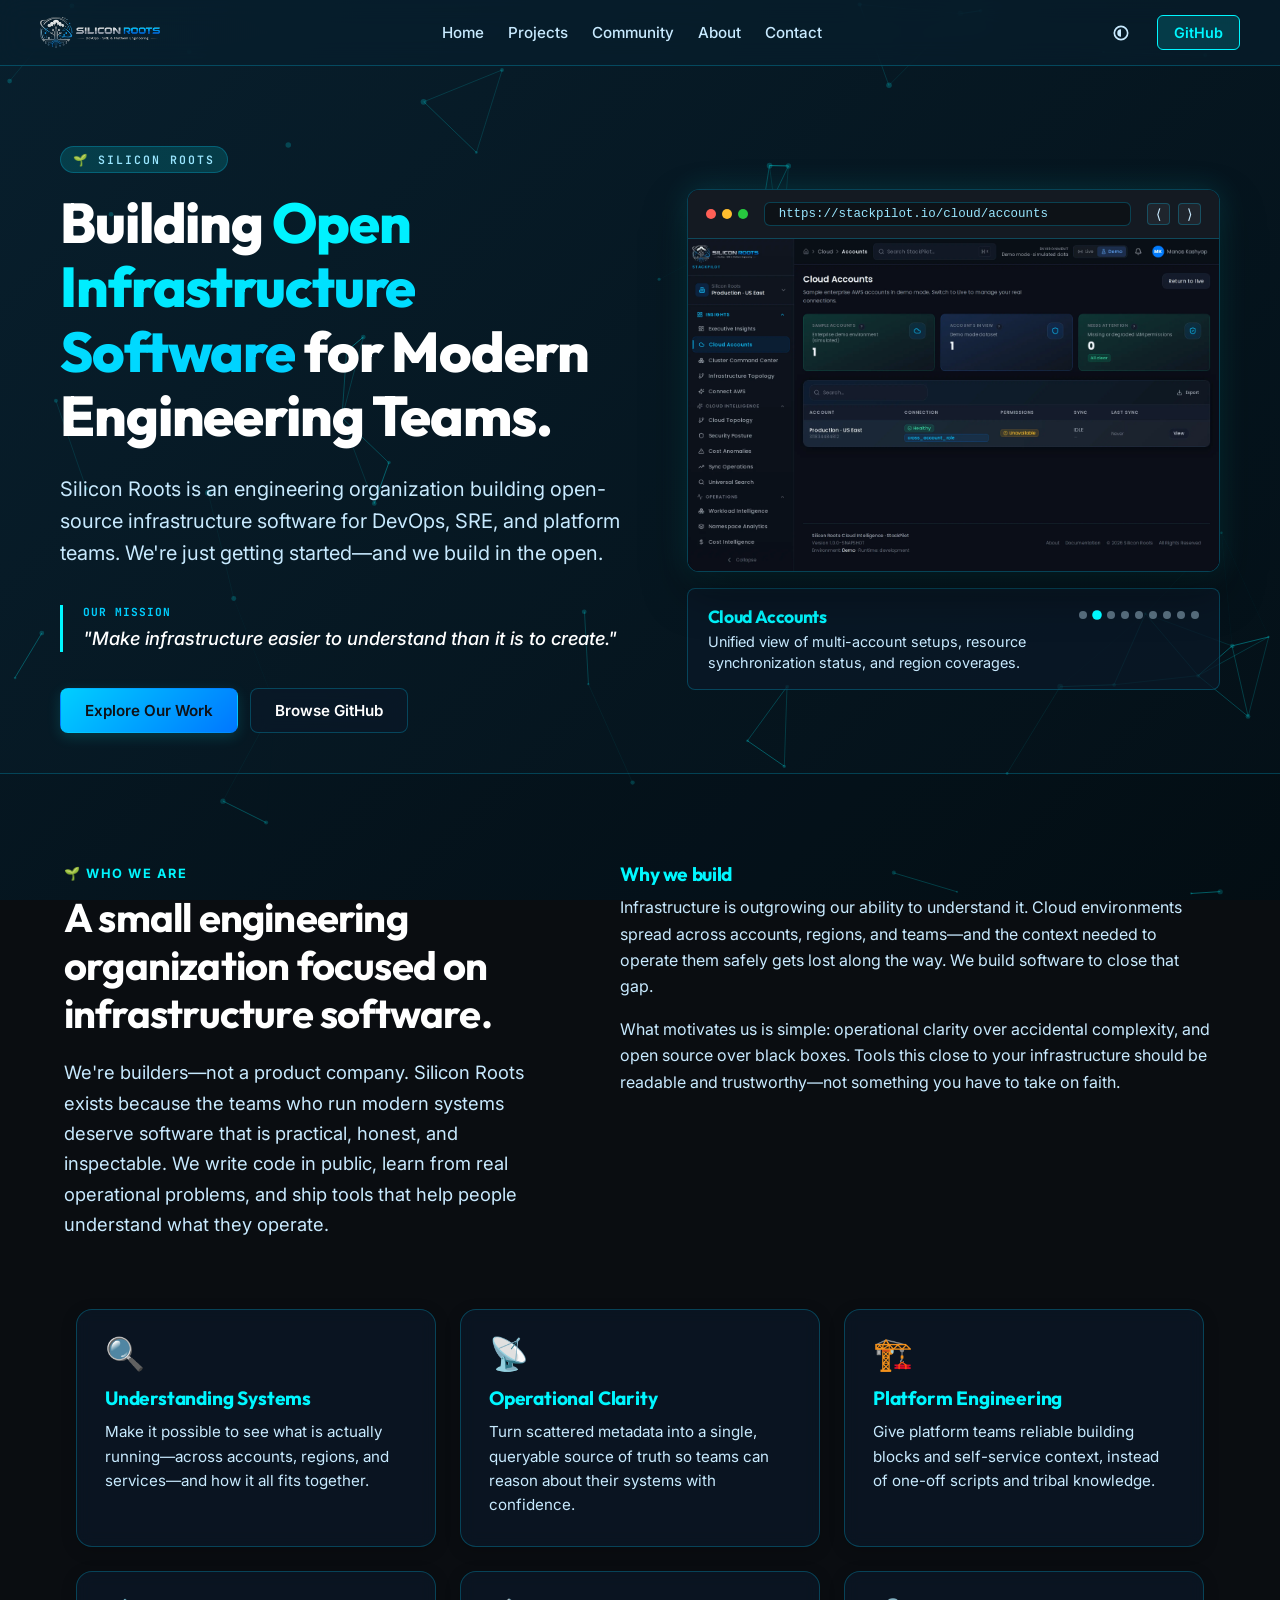
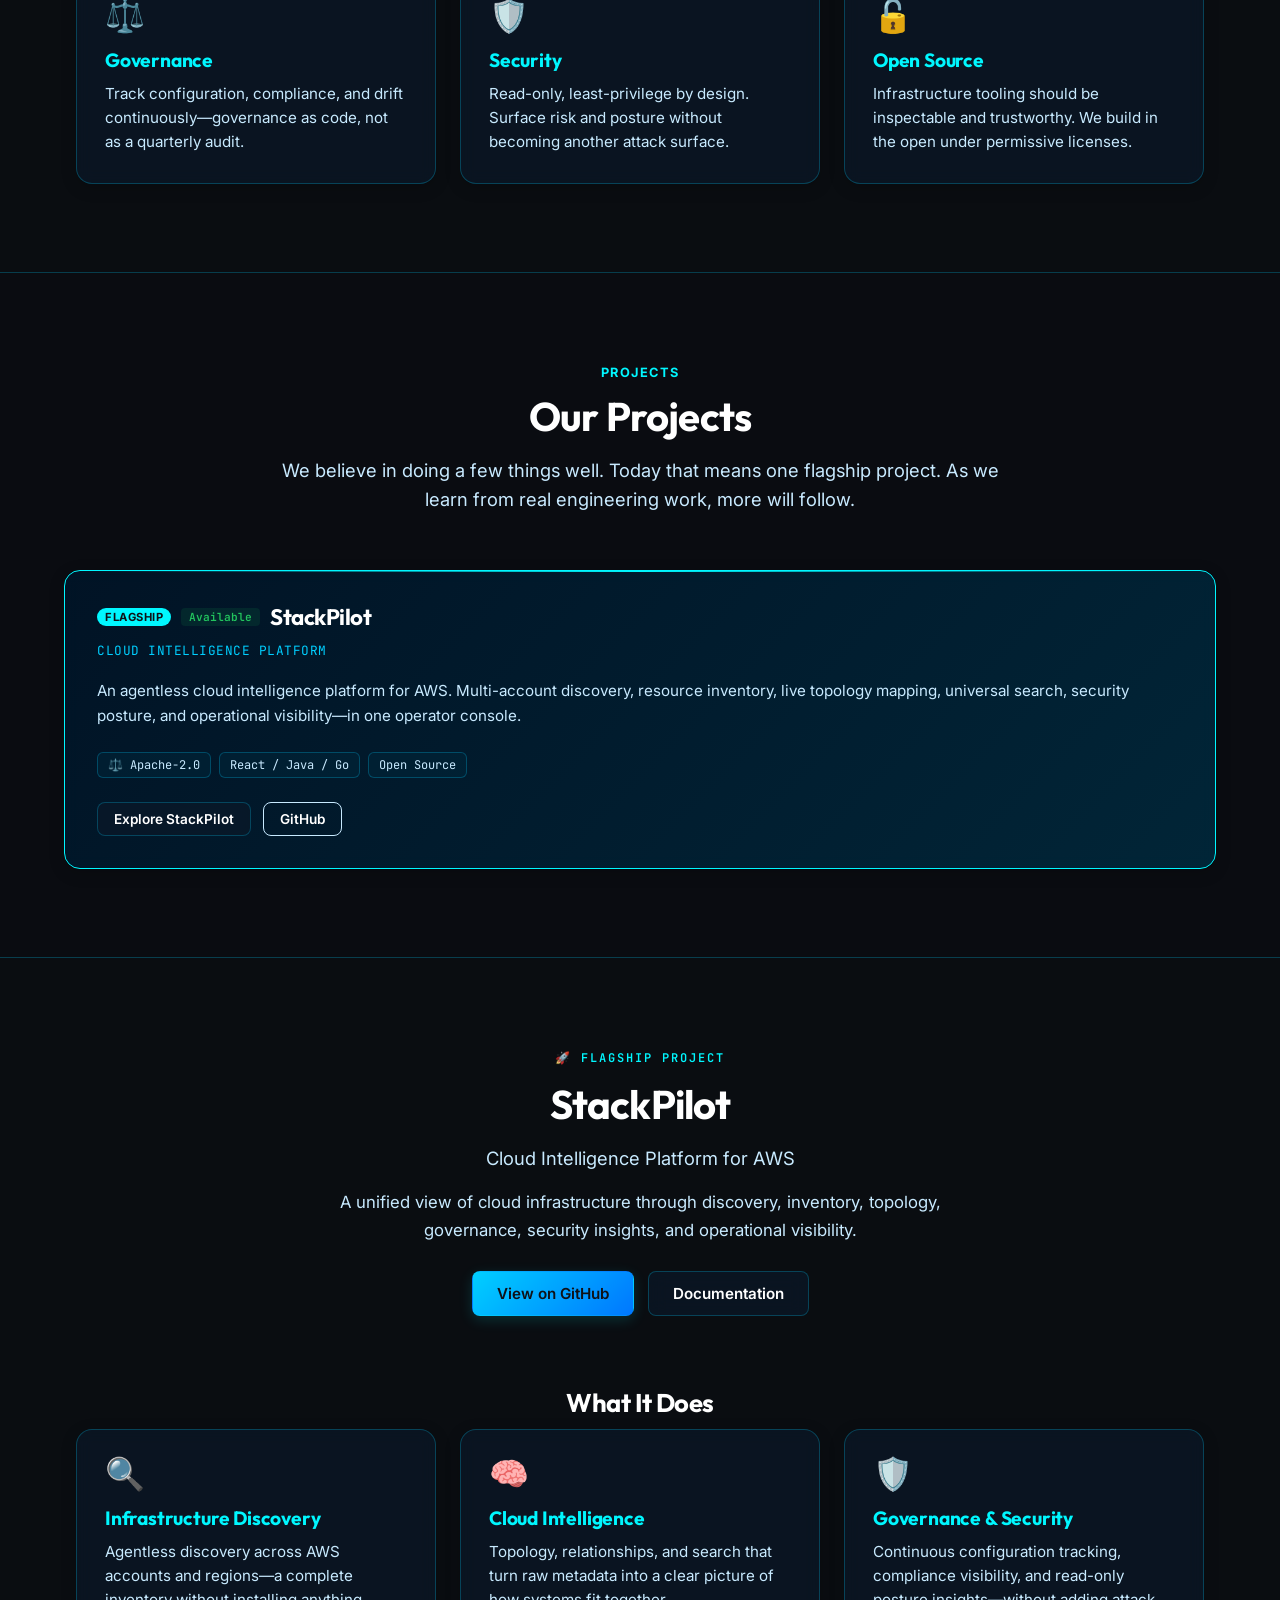
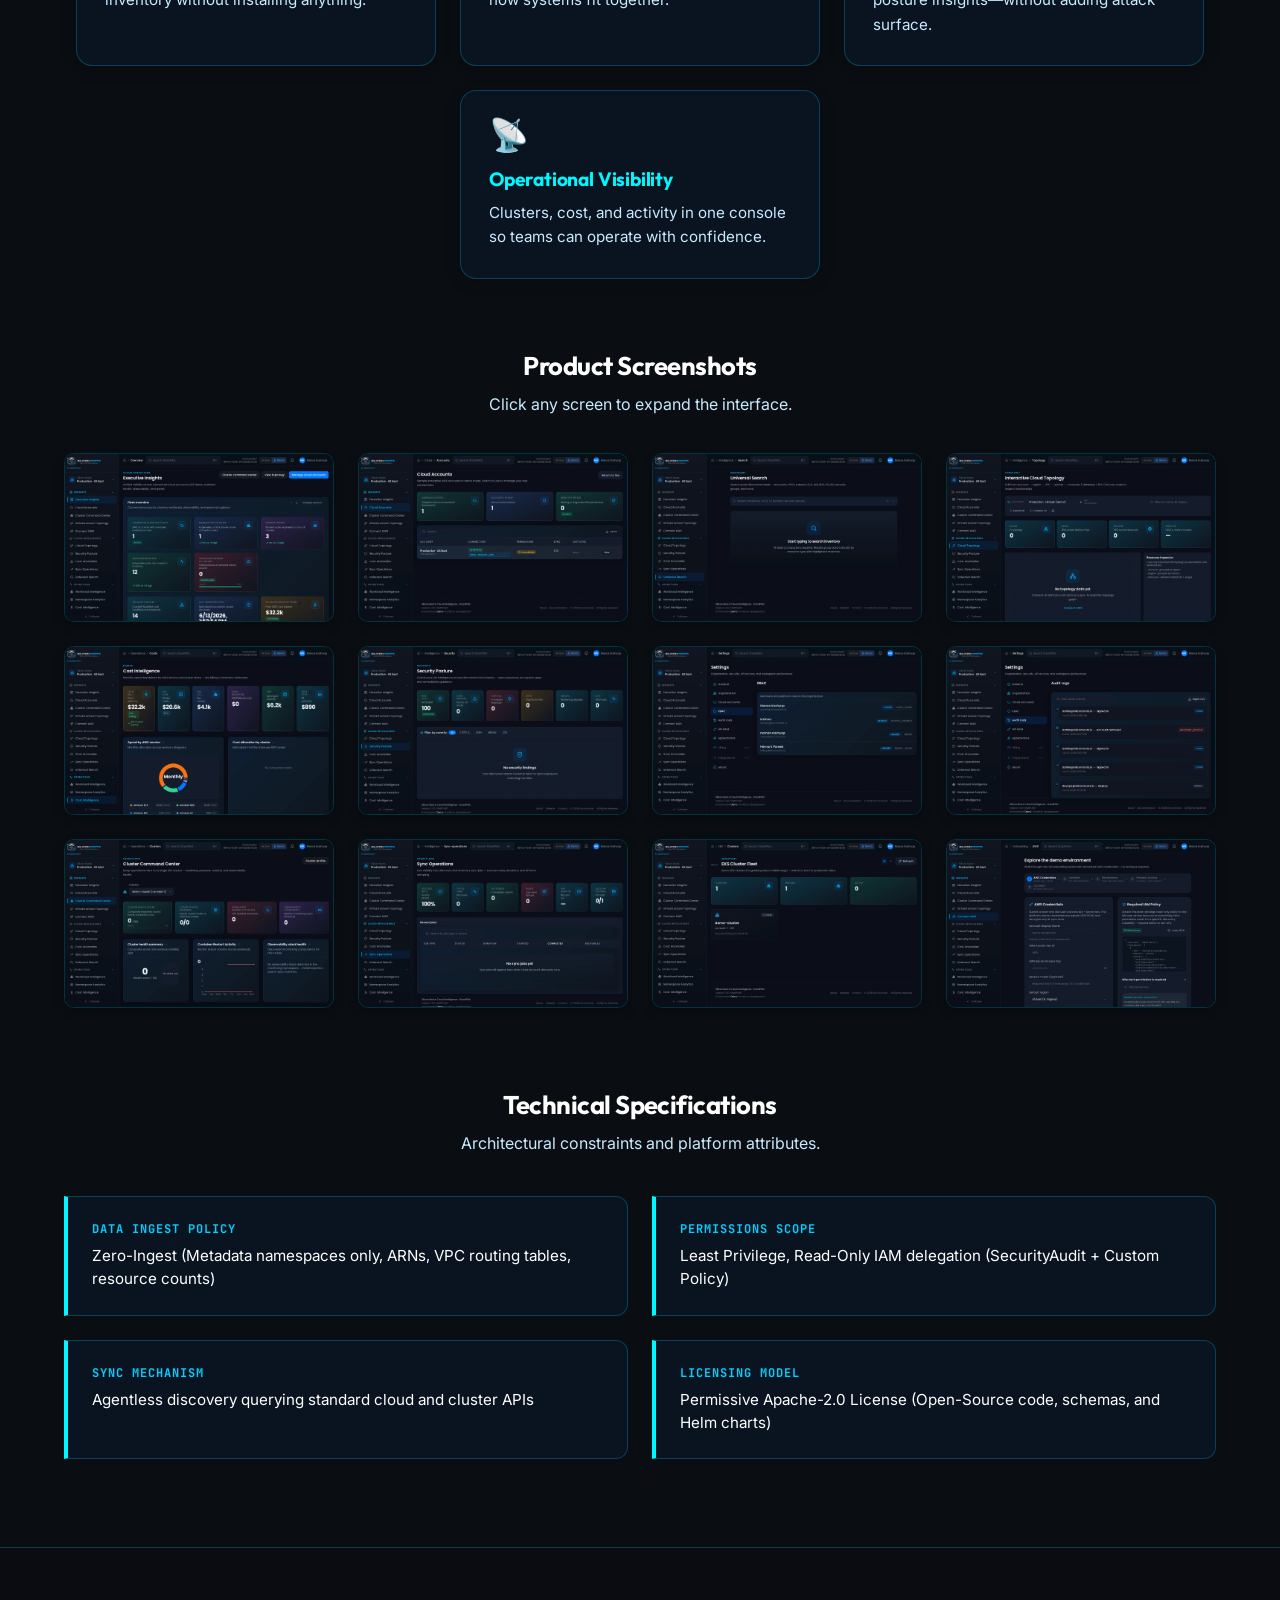
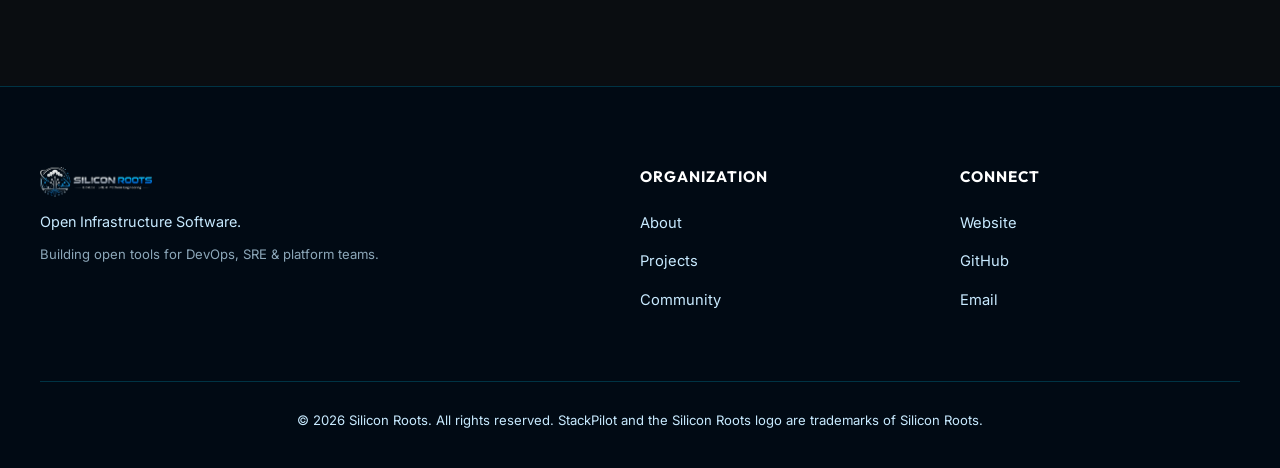
==== index.html @ d66e8fda "refactor(website): mature Silicon Roots organization identity and community focus" ====
<!DOCTYPE html>
<html lang="en">
<head>
  <meta charset="UTF-8" />
  <meta name="viewport" content="width=device-width, initial-scale=1.0"/>
  
  <!-- Primary SEO Metadata -->
  <title>Silicon Roots — Open Infrastructure Software for Modern Engineering Teams</title>
  <meta name="description" content="Silicon Roots is an engineering organization building open-source infrastructure software for DevOps, SRE, platform and cloud teams." />
  <meta name="keywords" content="Silicon Roots, Open Infrastructure Software, Platform Engineering, Cloud Intelligence, StackPilot, Kubernetes, Open Source, DevOps, SRE, Cloud Governance" />
  <meta name="author" content="Silicon Roots" />
  <link rel="canonical" href="https://siliconroots.github.io" />
  <meta name="robots" content="index, follow" />

  <!-- Open Graph / Facebook -->
  <meta property="og:type" content="website" />
  <meta property="og:url" content="https://siliconroots.github.io" />
  <meta property="og:title" content="Silicon Roots — Open Infrastructure Software for Modern Engineering Teams" />
  <meta property="og:description" content="An engineering organization building open-source infrastructure software for DevOps, SRE, and platform teams." />
  <meta property="og:image" content="https://siliconroots.github.io/assets/brand/logo-dark.png" />

  <!-- Twitter -->
  <meta property="twitter:card" content="summary_large_image" />
  <meta property="twitter:url" content="https://siliconroots.github.io" />
  <meta property="twitter:title" content="Silicon Roots — Open Infrastructure Software" />
  <meta property="twitter:description" content="An engineering organization building open-source infrastructure software for DevOps, SRE, and platform teams." />
  <meta property="twitter:image" content="https://siliconroots.github.io/assets/brand/logo-dark.png" />

  <!-- Favicons & Touch Icons -->
  <link rel="icon" href="./assets/brand/favicon.ico" sizes="any" />
  <link rel="icon" type="image/png" sizes="16x16" href="./assets/brand/favicon-16.png" />
  <link rel="icon" type="image/png" sizes="32x32" href="./assets/brand/favicon-32.png" />
  <link rel="icon" type="image/png" sizes="48x48" href="./assets/brand/favicon-48.png" />
  <link rel="apple-touch-icon" href="./assets/brand/apple-touch-icon.png" sizes="180x180" />

  <!-- Fonts -->
  <link rel="preconnect" href="https://fonts.googleapis.com" />
  <link rel="preconnect" href="https://fonts.gstatic.com" crossorigin />
  <link href="https://fonts.googleapis.com/css2?family=Outfit:wght@400;500;600;700;800&family=Inter:wght@400;500;600;700&family=JetBrains+Mono:wght@400;500;600&display=swap" rel="stylesheet" />

  <!-- Stylesheets -->
  <link rel="stylesheet" href="./assets/css/styles.css" />
</head>
<body>
  
  <!-- Canvas particle network background -->
  <canvas id="particles"></canvas>

  <!-- Navigation -->
  <nav class="navbar" id="site-nav" aria-label="Main Navigation">
    <a href="#" class="navbar-logo-link" aria-label="Silicon Roots Home">
      <div class="brand-logo-container">
        <!-- Logo automatically responds to theme state -->
        <img class="nav-logo brand-logo-dark" src="./assets/brand/logo-dark.png" alt="Silicon Roots Logo" />
        <img class="nav-logo brand-logo-light" src="./assets/brand/logo-light.png" alt="Silicon Roots Logo" />
      </div>
    </a>
    <div class="nav-links" id="nav-menu">
      <a href="#hero">Home</a>
      <a href="#ecosystem">Projects</a>
      <a href="#community">Community</a>
      <a href="#about">About</a>
      <a href="#contact">Contact</a>
    </div>
    <div class="nav-actions">
      <button id="theme-toggle" class="theme-toggle" aria-label="Toggle Color Theme">
        <!-- Icon representing half sun / half moon -->
        <svg class="theme-toggle-icon" viewBox="0 0 24 24" aria-hidden="true">
          <path d="M12 21a9 9 0 1 1 0-18 9 9 0 0 1 0 18zm0-2a7 7 0 1 0 0-14 7 7 0 0 0 0 14zm0-2.5A4.5 4.5 0 1 1 12 7.5v9z"/>
        </svg>
      </button>
      <button id="menu-toggle" class="menu-toggle" aria-label="Open Navigation Menu">
        <!-- Icon representing hamburger menu -->
        <svg class="menu-toggle-icon" viewBox="0 0 24 24" aria-hidden="true">
          <path d="M3 18h18v-2H3v2zm0-5h18v-2H3v2zm0-7v2h18V6H3z"/>
        </svg>
      </button>
      <a href="https://github.com/siliconroots" class="cta-nav-button" target="_blank" rel="noopener">GitHub</a>
    </div>
  </nav>

  <!-- Hero Section -->
  <header class="hero-section" id="hero">
    <div class="hero-container">
      <div class="hero-content reveal">
        <span class="hero-eyebrow">🌱 SILICON ROOTS</span>
        <h1 class="hero-headline">
          Building <span class="gradient-text">Open Infrastructure Software</span> for Modern Engineering Teams.
        </h1>
        <p class="hero-subtitle">
          Silicon Roots is an engineering organization building open-source infrastructure software for DevOps, SRE, and platform teams. We're just getting started—and we build in the open.
        </p>
        <blockquote class="hero-mission-quote">
          <span class="quote-label">OUR MISSION</span>
          <p>"Make infrastructure easier to understand than it is to create."</p>
        </blockquote>
        <div class="hero-cta-group">
          <a href="#ecosystem" class="btn btn-primary">Explore Our Work</a>
          <a href="https://github.com/siliconroots" class="btn btn-secondary" target="_blank" rel="noopener">Browse GitHub</a>
        </div>
      </div>
      
      <!-- Interactive Showcase Panel (StackPilot flagship) -->
      <div class="hero-showcase reveal" data-delay="150" aria-label="Product showcase">
        <div class="browser-frame" id="showcase-browser" tabindex="0">
          <div class="browser-header">
            <div class="browser-dots">
              <span class="dot red"></span>
              <span class="dot yellow"></span>
              <span class="dot green"></span>
            </div>
            <div class="browser-address" id="browser-address-bar">https://stackpilot.io/overview</div>
            <div class="browser-controls">
              <button class="showcase-nav-btn prev" id="showcase-prev" aria-label="Previous slide">⟨</button>
              <button class="showcase-nav-btn next" id="showcase-next" aria-label="Next slide">⟩</button>
            </div>
          </div>
          
          <div class="browser-body">
            <!-- Showcase Slides -->
            <div class="showcase-carousel-inner" id="carousel-inner">
              <div class="showcase-slide active" data-index="0" data-route="/overview" data-title="Executive Dashboard" data-desc="Aggregated real-time observability, node distributions, cost trends, and active workloads.">
                <img src="./assets/screenshots/executive-dashboard.webp" alt="StackPilot Executive Dashboard View" loading="eager" />
              </div>
              <div class="showcase-slide" data-index="1" data-route="/cloud/accounts" data-title="Cloud Accounts" data-desc="Unified view of multi-account setups, resource synchronization status, and region coverages.">
                <img src="./assets/screenshots/cloud-accounts.webp" alt="StackPilot Cloud Accounts View" loading="lazy" />
              </div>
              <div class="showcase-slide" data-index="2" data-route="/intelligence/search" data-title="Universal Search" data-desc="Search across all resources, regions, and cloud providers instantly with simple typing.">
                <img src="./assets/screenshots/universal-search.webp" alt="StackPilot Universal Search" loading="lazy" />
              </div>
              <div class="showcase-slide" data-index="3" data-route="/operations/topology" data-title="Infrastructure Topology" data-desc="Real-time multi-cloud dependency mapping, node interconnections, and network boundaries.">
                <img src="./assets/screenshots/topology.webp" alt="StackPilot Infrastructure Topology" loading="lazy" />
              </div>
              <div class="showcase-slide" data-index="4" data-route="/costs" data-title="FinOps Dashboard" data-desc="Detailed cost allocation, cloud waste detection, and savings suggestions.">
                <img src="./assets/screenshots/finops.webp" alt="StackPilot FinOps View" loading="lazy" />
              </div>
              <div class="showcase-slide" data-index="5" data-route="/intelligence/security" data-title="Security Posture" data-desc="Continuous compliance auditing, CIS benchmark scores, and active vulnerability mapping.">
                <img src="./assets/screenshots/security-posture.webp" alt="StackPilot Security Posture View" loading="lazy" />
              </div>
              <div class="showcase-slide" data-index="6" data-route="/settings" data-title="RBAC & Scope Rules" data-desc="Granular user access rules, workspace mappings, and role-based policies.">
                <img src="./assets/screenshots/rbac.webp" alt="StackPilot Role Based Access Control View" loading="lazy" />
              </div>
              <div class="showcase-slide" data-index="7" data-route="/operations/audit" data-title="Audit Logs" data-desc="Immutable ledger of infrastructure state updates, deployment hooks, and configuration changes.">
                <img src="./assets/screenshots/audit-logs.webp" alt="StackPilot Audit Logs View" loading="lazy" />
              </div>
              <div class="showcase-slide" data-index="8" data-route="/operations/clusters" data-title="Cluster Command Center" data-desc="Deep Kubernetes cluster runtime health analytics, replica monitors, and node statuses.">
                <img src="./assets/screenshots/cluster-command-center.webp" alt="StackPilot Cluster Command Center" loading="lazy" />
              </div>
            </div>
          </div>
        </div>
        
        <!-- Showcase Slide Metadata Display -->
        <div class="showcase-caption-container">
          <div class="showcase-caption-content">
            <h3 class="showcase-caption-title" id="showcase-caption-title">Executive Dashboard</h3>
            <p class="showcase-caption-desc" id="showcase-caption-desc">Aggregated real-time observability, node distributions, cost trends, and active workloads.</p>
          </div>
          <div class="showcase-indicators" id="showcase-indicators">
            <button class="indicator active" data-slide="0" aria-label="Go to slide 1"></button>
            <button class="indicator" data-slide="1" aria-label="Go to slide 2"></button>
            <button class="indicator" data-slide="2" aria-label="Go to slide 3"></button>
            <button class="indicator" data-slide="3" aria-label="Go to slide 4"></button>
            <button class="indicator" data-slide="4" aria-label="Go to slide 5"></button>
            <button class="indicator" data-slide="5" aria-label="Go to slide 6"></button>
            <button class="indicator" data-slide="6" aria-label="Go to slide 7"></button>
            <button class="indicator" data-slide="7" aria-label="Go to slide 8"></button>
            <button class="indicator" data-slide="8" aria-label="Go to slide 9"></button>
          </div>
        </div>
      </div>
    </div>
  </header>

  <!-- About Silicon Roots -->
  <section class="about-section" id="about">
    <div class="section-container">
      <div class="editorial-grid">
        <div class="editorial-left reveal">
          <span class="editorial-tag">🌱 WHO WE ARE</span>
          <h2>A small engineering organization focused on infrastructure software.</h2>
          <p class="editorial-lead">
            We're builders—not a product company. Silicon Roots exists because the teams who run modern systems deserve software that is practical, honest, and inspectable. We write code in public, learn from real operational problems, and ship tools that help people understand what they operate.
          </p>
        </div>
        <div class="editorial-right reveal" data-delay="100">
          <div class="editorial-content">
            <h4>Why we build</h4>
            <p>Infrastructure is outgrowing our ability to understand it. Cloud environments spread across accounts, regions, and teams—and the context needed to operate them safely gets lost along the way. We build software to close that gap.</p>
            <p>What motivates us is simple: operational clarity over accidental complexity, and open source over black boxes. Tools this close to your infrastructure should be readable and trustworthy—not something you have to take on faith.</p>
          </div>
        </div>
      </div>

      <div class="grid-container about-principles reveal" data-delay="150">
        <div class="feature trust-card">
          <div class="icon">🔍</div>
          <h3>Understanding Systems</h3>
          <p>Make it possible to see what is actually running—across accounts, regions, and services—and how it all fits together.</p>
        </div>
        <div class="feature trust-card">
          <div class="icon">📡</div>
          <h3>Operational Clarity</h3>
          <p>Turn scattered metadata into a single, queryable source of truth so teams can reason about their systems with confidence.</p>
        </div>
        <div class="feature trust-card">
          <div class="icon">🏗️</div>
          <h3>Platform Engineering</h3>
          <p>Give platform teams reliable building blocks and self-service context, instead of one-off scripts and tribal knowledge.</p>
        </div>
        <div class="feature trust-card">
          <div class="icon">⚖️</div>
          <h3>Governance</h3>
          <p>Track configuration, compliance, and drift continuously—governance as code, not as a quarterly audit.</p>
        </div>
        <div class="feature trust-card">
          <div class="icon">🛡️</div>
          <h3>Security</h3>
          <p>Read-only, least-privilege by design. Surface risk and posture without becoming another attack surface.</p>
        </div>
        <div class="feature trust-card">
          <div class="icon">🔓</div>
          <h3>Open Source</h3>
          <p>Infrastructure tooling should be inspectable and trustworthy. We build in the open under permissive licenses.</p>
        </div>
      </div>
    </div>
  </section>

  <!-- Ecosystem Section -->
  <section class="projects-section" id="ecosystem">
    <div class="section-container">
      <div class="section-header reveal">
        <span class="cta-tag">PROJECTS</span>
        <h2 class="section-title">Our Projects</h2>
        <p class="section-subtitle">We believe in doing a few things well. Today that means one flagship project. As we learn from real engineering work, more will follow.</p>
      </div>

      <div class="project-landscape-card flagship eco-current reveal" data-delay="100">
        <div class="project-landscape-header">
          <div class="project-landscape-title-group">
            <span class="project-landscape-badge flagship">Flagship</span>
            <span class="project-status active">Available</span>
            <h3>StackPilot</h3>
          </div>
          <span class="project-landscape-category">Cloud Intelligence Platform</span>
        </div>
        <p class="project-landscape-desc">
          An agentless cloud intelligence platform for AWS. Multi-account discovery, resource inventory, live topology mapping, universal search, security posture, and operational visibility—in one operator console.
        </p>
        <div class="project-landscape-meta">
          <span class="meta-tag">⚖️ Apache-2.0</span>
          <span class="meta-tag">React / Java / Go</span>
          <span class="meta-tag">Open Source</span>
        </div>
        <div class="project-landscape-actions">
          <a href="#stackpilot" class="btn btn-secondary btn-sm">Explore StackPilot</a>
          <a href="https://github.com/siliconroots/stackpilot" class="btn btn-outline btn-sm" target="_blank" rel="noopener">GitHub</a>
        </div>
      </div>
    </div>
  </section>

  <!-- Flagship Project: StackPilot -->
  <section class="flagship-section" id="stackpilot">
    <div class="section-container">
      <div class="section-header reveal">
        <span class="flagship-eyebrow">🚀 FLAGSHIP PROJECT</span>
        <h2 class="section-title">StackPilot</h2>
        <p class="section-subtitle">Cloud Intelligence Platform for AWS</p>
        <p class="section-description-lead">
          A unified view of cloud infrastructure through discovery, inventory, topology, governance, security insights, and operational visibility.
        </p>
        <div class="flagship-cta-row">
          <a href="https://github.com/siliconroots/stackpilot" class="btn btn-primary" target="_blank" rel="noopener">View on GitHub</a>
          <a href="https://siliconroots.github.io" class="btn btn-secondary">Documentation</a>
        </div>
      </div>

      <!-- Core Capabilities -->
      <div class="capabilities-block reveal" data-delay="100">
        <h3 class="gallery-block-title">What It Does</h3>
        <div class="grid-container capabilities-grid">
          <div class="feature trust-card">
            <div class="icon">🔍</div>
            <h3>Infrastructure Discovery</h3>
            <p>Agentless discovery across AWS accounts and regions—a complete inventory without installing anything.</p>
          </div>
          <div class="feature trust-card">
            <div class="icon">🧠</div>
            <h3>Cloud Intelligence</h3>
            <p>Topology, relationships, and search that turn raw metadata into a clear picture of how systems fit together.</p>
          </div>
          <div class="feature trust-card">
            <div class="icon">🛡️</div>
            <h3>Governance &amp; Security</h3>
            <p>Continuous configuration tracking, compliance visibility, and read-only posture insights—without adding attack surface.</p>
          </div>
          <div class="feature trust-card">
            <div class="icon">📡</div>
            <h3>Operational Visibility</h3>
            <p>Clusters, cost, and activity in one console so teams can operate with confidence.</p>
          </div>
        </div>
      </div>

      <!-- Interactive Product Gallery -->
      <div class="gallery-block reveal" data-delay="100">
        <h3 class="gallery-block-title">Product Screenshots</h3>
        <p class="gallery-block-sub">Click any screen to expand the interface.</p>

        <div class="gallery-grid">
          <div class="gallery-item" data-src="./assets/screenshots/executive-dashboard.webp" data-caption="Executive Dashboard overview: CPU/Mem rings, uptime, and deployment counters." tabindex="0">
            <img src="./assets/screenshots/executive-dashboard.webp" alt="Executive Dashboard" loading="lazy" />
            <div class="gallery-overlay"><span>Executive Dashboard</span></div>
          </div>

          <div class="gallery-item" data-src="./assets/screenshots/cloud-accounts.webp" data-caption="Cloud Accounts setup: mapping AWS credentials and monitoring connection health." tabindex="0">
            <img src="./assets/screenshots/cloud-accounts.webp" alt="Cloud Accounts" loading="lazy" />
            <div class="gallery-overlay"><span>Cloud Accounts</span></div>
          </div>

          <div class="gallery-item" data-src="./assets/screenshots/universal-search.webp" data-caption="Universal search querying cluster subnets and service deployment groups." tabindex="0">
            <img src="./assets/screenshots/universal-search.webp" alt="Universal Search" loading="lazy" />
            <div class="gallery-overlay"><span>Universal Search</span></div>
          </div>

          <div class="gallery-item" data-src="./assets/screenshots/topology.webp" data-caption="Topology mapper displaying VPC security borders and live network links." tabindex="0">
            <img src="./assets/screenshots/topology.webp" alt="Topology Mapping" loading="lazy" />
            <div class="gallery-overlay"><span>Topology Map</span></div>
          </div>

          <div class="gallery-item" data-src="./assets/screenshots/finops.webp" data-caption="FinOps cost metrics filtering overhead costs down to namespaces." tabindex="0">
            <img src="./assets/screenshots/finops.webp" alt="FinOps Dashboard" loading="lazy" />
            <div class="gallery-overlay"><span>FinOps Analysis</span></div>
          </div>

          <div class="gallery-item" data-src="./assets/screenshots/security-posture.webp" data-caption="Security posture compliance analyzer measuring rules against CIS standards." tabindex="0">
            <img src="./assets/screenshots/security-posture.webp" alt="Security Posture Auditor" loading="lazy" />
            <div class="gallery-overlay"><span>Security Posture</span></div>
          </div>

          <div class="gallery-item" data-src="./assets/screenshots/rbac.webp" data-caption="Granular access rules and team member workspace configuration." tabindex="0">
            <img src="./assets/screenshots/rbac.webp" alt="RBAC Management" loading="lazy" />
            <div class="gallery-overlay"><span>RBAC Settings</span></div>
          </div>

          <div class="gallery-item" data-src="./assets/screenshots/audit-logs.webp" data-caption="Immutable activity log displaying administrator and developer command histories." tabindex="0">
            <img src="./assets/screenshots/audit-logs.webp" alt="Audit Logs" loading="lazy" />
            <div class="gallery-overlay"><span>Audit Trail</span></div>
          </div>

          <div class="gallery-item" data-src="./assets/screenshots/cluster-command-center.webp" data-caption="Cluster Command Center displaying pod lifecycle logs and CPU limits." tabindex="0">
            <img src="./assets/screenshots/cluster-command-center.webp" alt="Cluster Command Center" loading="lazy" />
            <div class="gallery-overlay"><span>Cluster Command Center</span></div>
          </div>

          <div class="gallery-item" data-src="./assets/screenshots/sync-operations.webp" data-caption="Synchronization engine: verifying real-time database discovery queues." tabindex="0">
            <img src="./assets/screenshots/sync-operations.webp" alt="Sync Operations" loading="lazy" />
            <div class="gallery-overlay"><span>Sync Engine</span></div>
          </div>

          <div class="gallery-item" data-src="./assets/screenshots/eks-clusters.webp" data-caption="EKS clusters index and inventory count of nodes and active pods." tabindex="0">
            <img src="./assets/screenshots/eks-clusters.webp" alt="EKS Clusters" loading="lazy" />
            <div class="gallery-overlay"><span>EKS Inventory</span></div>
          </div>

          <div class="gallery-item" data-src="./assets/screenshots/aws-onboarding.webp" data-caption="AWS onboarding guide with IAM cross-account role creation steps." tabindex="0">
            <img src="./assets/screenshots/aws-onboarding.webp" alt="AWS Onboarding Wizard" loading="lazy" />
            <div class="gallery-overlay"><span>Onboarding Wizard</span></div>
          </div>
        </div>
      </div>

      <!-- Technical Specifications -->
      <div class="specs-block reveal" data-delay="100">
        <h3 class="gallery-block-title">Technical Specifications</h3>
        <p class="gallery-block-sub">Architectural constraints and platform attributes.</p>
        
        <div class="specs-grid">
          <div class="spec-item">
            <span class="spec-label">Data Ingest Policy</span>
            <span class="spec-val">Zero-Ingest (Metadata namespaces only, ARNs, VPC routing tables, resource counts)</span>
          </div>
          <div class="spec-item">
            <span class="spec-label">Permissions Scope</span>
            <span class="spec-val">Least Privilege, Read-Only IAM delegation (SecurityAudit + Custom Policy)</span>
          </div>
          <div class="spec-item">
            <span class="spec-label">Sync Mechanism</span>
            <span class="spec-val">Agentless discovery querying standard cloud and cluster APIs</span>
          </div>
          <div class="spec-item">
            <span class="spec-label">Licensing Model</span>
            <span class="spec-val">Permissive Apache-2.0 License (Open-Source code, schemas, and Helm charts)</span>
          </div>
        </div>
      </div>
    </div>
  </section>

  <!-- Technology Stack Section -->
  <section class="tech-section" id="technology">
    <div class="section-container">
      <div class="section-header reveal">
        <span class="cta-tag">TECHNOLOGY</span>
        <h2 class="section-title">Built on a Proven Open-Source Stack</h2>
        <p class="section-subtitle">Silicon Roots software is engineered on battle-tested, widely adopted technologies—chosen for reliability, security, and long-term maintainability.</p>
      </div>

      <div class="tech-grid reveal" data-delay="100">
        <div class="tech-badge" tabindex="0">AWS</div>
        <div class="tech-badge" tabindex="0">Kubernetes</div>
        <div class="tech-badge" tabindex="0">Docker</div>
        <div class="tech-badge" tabindex="0">React</div>
        <div class="tech-badge" tabindex="0">Spring Boot</div>
        <div class="tech-badge" tabindex="0">PostgreSQL</div>
        <div class="tech-badge" tabindex="0">Redis</div>
        <div class="tech-badge" tabindex="0">TypeScript</div>
        <div class="tech-badge" tabindex="0">GitHub</div>
      </div>
    </div>
  </section>

  <!-- Lightbox Modal for Gallery -->
  <div class="lightbox" id="gallery-lightbox" role="dialog" aria-modal="true" aria-label="Image Lightbox Viewer">
    <button class="lightbox-close" id="lightbox-close" aria-label="Close Lightbox">&times;</button>
    <button class="lightbox-nav prev" id="lightbox-prev" aria-label="Previous image">⟨</button>
    <button class="lightbox-nav next" id="lightbox-next" aria-label="Next image">⟩</button>
    <div class="lightbox-content">
      <img id="lightbox-img" src="" alt="Expanded View" />
      <p id="lightbox-caption" class="lightbox-caption"></p>
    </div>
  </div>

  <!-- Engineering Principles Section -->
  <section class="principles-section" id="principles">
    <div class="section-container">
      <div class="section-header reveal">
        <span class="editorial-tag">🔓 OPEN SOURCE PHILOSOPHY</span>
        <h2 class="section-title">How We Build, and Why</h2>
        <p class="section-subtitle">Infrastructure software earns trust by being inspectable. These are the convictions behind everything Silicon Roots ships.</p>
      </div>

      <div class="grid-container principles-grid reveal" data-delay="100">
        <div class="feature trust-card">
          <div class="icon">🔓</div>
          <h3>Open Source</h3>
          <p>Tools that sit this close to your infrastructure should be readable, runnable, and forkable. Our code ships under permissive licenses—no black boxes.</p>
        </div>
        <div class="feature trust-card">
          <div class="icon">🪟</div>
          <h3>Transparency</h3>
          <p>Issues, pull requests, and design decisions happen in public on GitHub. You can see what we're building and why before you depend on it.</p>
        </div>
        <div class="feature trust-card">
          <div class="icon">📐</div>
          <h3>Engineering Quality</h3>
          <p>Correctness over flash. Accurate data, sound architecture, and least-privilege defaults matter more than another dashboard.</p>
        </div>
        <div class="feature trust-card">
          <div class="icon">⏳</div>
          <h3>Long-Term Thinking</h3>
          <p>Infrastructure tools have to last. We optimize for durability, reliability, and maintainability over short-term feature counts.</p>
        </div>
        <div class="feature trust-card">
          <div class="icon">🤝</div>
          <h3>Community</h3>
          <p>The best infrastructure software is shaped by the people who operate it. Feedback and contributions directly steer what we build next.</p>
        </div>
      </div>
    </div>
  </section>

  <!-- Building For The Long Term -->
  <section class="longterm-section" id="vision">
    <div class="section-container">
      <div class="longterm-card reveal">
        <span class="cta-eyebrow">THE LONG VIEW</span>
        <h2>Building for the Long Term</h2>
        <p class="longterm-lead">
          Silicon Roots is focused on creating practical infrastructure software—tools that come from real engineering problems, not roadmaps written in advance.
        </p>
        <p class="longterm-body">
          We're a new organization, and we're choosing to stay honest about that. We're committed to long-term learning, experimentation, and open collaboration. We're starting with one flagship project, and we expect many ideas, tools, and projects to grow from what we learn along the way.
        </p>
        <p class="longterm-body">
          We'd rather build the right things carefully than promise the wrong ones quickly.
        </p>
      </div>
    </div>
  </section>

  <!-- Contributing Section -->
  <section class="community-section" id="community">
    <div class="section-container">
      <div class="section-header reveal">
        <span class="editorial-tag">🤝 COMMUNITY</span>
        <h2 class="section-title">Join the Community</h2>
        <p class="section-subtitle">Silicon Roots is an open organization—and you're welcome here. Whether you want to contribute code, improve documentation, report an issue, or simply learn from our engineering work, everything happens in public on GitHub.</p>
      </div>

      <div class="community-grid reveal" data-delay="100">
        <a class="community-card" href="https://github.com/siliconroots" target="_blank" rel="noopener">
          <div class="icon">⌥</div>
          <h3>GitHub &amp; Open Source</h3>
          <p>All our software lives in the open under the Silicon Roots organization, Apache-2.0 licensed. Browse the code, star a repo, or watch for updates.</p>
        </a>
        <a class="community-card" href="https://github.com/siliconroots/stackpilot/pulls" target="_blank" rel="noopener">
          <div class="icon">🤝</div>
          <h3>Contributing</h3>
          <p>Open a pull request—fixes, improvements, and new ideas are all welcome. Every contribution is reviewed in the open.</p>
        </a>
        <a class="community-card" href="https://github.com/siliconroots/stackpilot#readme" target="_blank" rel="noopener">
          <div class="icon">📚</div>
          <h3>Documentation</h3>
          <p>Read the docs to understand how our software works, end to end. Good documentation is part of good engineering.</p>
        </a>
        <a class="community-card" href="https://github.com/siliconroots/stackpilot/issues" target="_blank" rel="noopener">
          <div class="icon">🐛</div>
          <h3>Issues</h3>
          <p>Found a bug or have a feature idea? Open an issue. We track everything publicly with full transparency.</p>
        </a>
        <a class="community-card" href="https://github.com/siliconroots/stackpilot/discussions" target="_blank" rel="noopener">
          <div class="icon">💬</div>
          <h3>Discussions</h3>
          <p>Ask questions, share ideas, and join design conversations. Your perspective helps shape our engineering efforts.</p>
        </a>
        <a class="community-card" href="https://github.com/siliconroots" target="_blank" rel="noopener">
          <div class="icon">🎓</div>
          <h3>Learning</h3>
          <p>Learn how modern infrastructure software is built by reading real, open-source code and the thinking behind it.</p>
        </a>
      </div>
    </div>
  </section>



  <!-- FAQ Section -->
  <section class="faq-section" id="faq">
    <div class="section-container">
      <div class="section-header reveal">
        <span class="cta-tag">FAQ</span>
        <h2 class="section-title">Frequently Asked Questions</h2>
        <p class="section-subtitle">Straight answers about Silicon Roots—who we are, why we exist, and where we're headed.</p>
      </div>

      <div class="faq-accordion-group reveal" data-delay="100">
        <details class="faq-item" open tabindex="0">
          <summary class="faq-question">What is Silicon Roots?</summary>
          <div class="faq-answer">
            <p>Silicon Roots is an engineering organization that builds practical, open-source infrastructure software for the teams who run modern systems—DevOps, SRE, platform, and cloud engineers. We ship our work in the open and expect our portfolio of projects to grow over time.</p>
          </div>
        </details>

        <details class="faq-item" tabindex="0">
          <summary class="faq-question">Why was Silicon Roots created?</summary>
          <div class="faq-answer">
            <p>Cloud environments grow faster than our ability to understand them. Context gets scattered across consoles, accounts, and tribal knowledge. We started Silicon Roots to build the kind of software that makes infrastructure easier to understand than it is to create—and to do it in the open.</p>
          </div>
        </details>

        <details class="faq-item" tabindex="0">
          <summary class="faq-question">What kind of software does Silicon Roots build?</summary>
          <div class="faq-answer">
            <p>Practical infrastructure tooling: software that helps engineering teams discover, understand, govern, and operate the systems they're responsible for. We start from real operational problems and ship tools that solve them, rather than building features for their own sake.</p>
          </div>
        </details>

        <details class="faq-item" tabindex="0">
          <summary class="faq-question">Why open source?</summary>
          <div class="faq-answer">
            <p>Tools this close to your infrastructure should be inspectable and trustworthy. We build in the open under permissive licenses (Apache-2.0) so you can read exactly how our software works—not take our word for it. Open collaboration also makes the engineering better.</p>
          </div>
        </details>

        <details class="faq-item" tabindex="0">
          <summary class="faq-question">How can I contribute?</summary>
          <div class="faq-answer">
            <p>Everything happens on GitHub. Open an issue, start a discussion, improve the documentation, or send a pull request. Fixes, ideas, and entirely new capabilities are all welcome, and contributions are reviewed in the open.</p>
          </div>
        </details>

        <details class="faq-item" tabindex="0">
          <summary class="faq-question">How can I follow development?</summary>
          <div class="faq-answer">
            <p>Watch and star our repositories on GitHub, follow issues and discussions, and read the docs. Because we develop in public, the code and conversations are the most accurate picture of where our engineering efforts are headed.</p>
          </div>
        </details>

        <details class="faq-item" tabindex="0">
          <summary class="faq-question">How can I get involved?</summary>
          <div class="faq-answer">
            <p>Pick what fits you: browse the code on GitHub, open an issue, join a discussion, improve documentation, or send a pull request. You can also reach out by email if you want to collaborate on a new idea or propose a project. There is no gatekeeping—if you care about infrastructure software, there is a place for you here.</p>
          </div>
        </details>

        <details class="faq-item" tabindex="0">
          <summary class="faq-question">What is StackPilot?</summary>
          <div class="faq-answer">
            <p>StackPilot is our flagship project: an agentless cloud intelligence platform for AWS. It discovers resources across accounts and regions, builds a unified inventory, maps topology, and surfaces governance, security, and operational insights through a single console.</p>
          </div>
        </details>

        <details class="faq-item" tabindex="0">
          <summary class="faq-question">How can I try StackPilot?</summary>
          <div class="faq-answer">
            <p>It is open source and self-hostable. Head to the repository on GitHub to read the documentation, run it locally or in your own Kubernetes cluster, and connect an AWS account with a read-only role.</p>
          </div>
        </details>
      </div>
    </div>
  </section>

  <!-- Contact CTA Section -->
  <section class="ready-cta-section" id="contact">
    <div class="section-container">
      <div class="ready-cta-card reveal">
        <span class="cta-eyebrow">JOIN US</span>
        <h2>Let's Build Together.</h2>
        <p class="cta-subtitle">
          Silicon Roots is open for collaboration, new ideas, and contributors. Whether you want to explore our work, propose a new tool, or help shape the future of open DevOps and SRE software—we'd love to hear from you.
        </p>

        <div class="cta-actions-group">
          <a href="https://github.com/siliconroots" class="btn btn-primary" target="_blank" rel="noopener">Explore on GitHub</a>
          <a href="#ecosystem" class="btn btn-secondary">See Our Work</a>
          <a href="mailto:thesiliconroots@gmail.com?subject=Collaboration%20Inquiry" class="btn btn-outline">Get in Touch</a>
        </div>

        <p class="cta-email-line">
          Or email us at <a href="mailto:thesiliconroots@gmail.com">thesiliconroots@gmail.com</a>
        </p>
      </div>
    </div>
  </section>

  <!-- Footer -->
  <footer class="footer-section">
    <div class="footer-container">
      <div class="footer-grid">

        <!-- Column 1: Brand -->
        <div class="footer-col brand-col">
          <div class="footer-logo-wrap">
            <img class="footer-logo brand-logo-dark" src="./assets/brand/logo-dark.png" alt="Silicon Roots Logo" />
            <img class="footer-logo brand-logo-light" src="./assets/brand/logo-light.png" alt="Silicon Roots Logo" />
          </div>
          <p class="footer-tagline">Open Infrastructure Software.</p>
          <p class="footer-tagline footer-tagline-sub">Building open tools for DevOps, SRE &amp; platform teams.</p>
        </div>

        <!-- Column 2: Organization -->
        <div class="footer-col">
          <h4>Organization</h4>
          <a href="#about">About</a>
          <a href="#ecosystem">Projects</a>
          <a href="#community">Community</a>
        </div>

        <!-- Column 3: Connect -->
        <div class="footer-col">
          <h4>Connect</h4>
          <a href="https://siliconroots.github.io">Website</a>
          <a href="https://github.com/siliconroots" target="_blank" rel="noopener">GitHub</a>
          <a href="mailto:thesiliconroots@gmail.com">Email</a>
        </div>

      </div>

      <div class="footer-bottom">
        <p>&copy; 2026 Silicon Roots. All rights reserved. StackPilot and the Silicon Roots logo are trademarks of Silicon Roots.</p>
      </div>
    </div>
  </footer>

  <!-- Core JavaScript file -->
  <script src="./assets/js/main.js"></script>
</body>
</html>
---- assets/css/styles.css ----
:root {
  /* Brand Theme Variables (Dark Mode Default) */
  --font-mono: 'JetBrains Mono', ui-monospace, 'SF Mono', 'Roboto Mono', Menlo, Consolas, monospace;

  /* Design System Tokens */
  --card-radius: 16px;
  --card-pad: 28px;
  --card-gap: 24px;
  --section-pad-y: 88px;
  --content-narrow: 880px;
  --content-wide: 1040px;
  --card-shadow-rest: 0 4px 16px rgba(0, 0, 0, 0.18);
  --card-shadow-hover: 0 16px 40px rgba(0, 0, 0, 0.28);

  --bg: #0c0f14;
  --bg-grad-1: #081f2d;
  --bg-grad-2: #000000;
  --text-main: #ffffff;
  --text-sub: #99e6ff;
  --text-muted: #c8eaff;
  --accent: #00f7ff;
  --accent-secondary: #00cfff;
  --accent-glow: rgba(0, 247, 255, 0.4);
  --accent-subtle: rgba(0, 247, 255, 0.15);
  --card-bg: rgba(10, 25, 40, 0.7);
  --card-hover: rgba(10, 25, 40, 0.9);
  --card-border: rgba(0, 207, 255, 0.25);
  --card-shadow: rgba(0, 207, 255, 0.2);
  --nav-bg: rgba(8, 31, 45, 0.6);
  --terminal-head: #141a22;
  --timeline-bg: rgba(0, 255, 255, 0.2);
  --tech-bg: rgba(0, 40, 60, 0.5);
  --tech-hover: rgba(0, 100, 150, 0.6);
  --footer-bg: #010a14;
  --footer-border: #003344;
  --banner-grad-1: rgba(0, 20, 40, 0.9);
  --banner-grad-2: rgba(0, 40, 60, 0.9);
  --btn-grad-1: #00cfff;
  --btn-grad-2: #0077ff;
  --btn-text: #0f1117;
  --dash-mock-bg: rgba(10, 20, 30, 0.8);
}

/* Light Theme Variables */
[data-theme="light"] {
  --bg: #f8fafc;
  --bg-grad-1: #e2e8f0;
  --bg-grad-2: #f1f5f9;
  --text-main: #0f172a;
  --text-sub: #334155;
  --text-muted: #475569;
  --accent: #0284c7;
  --accent-secondary: #0ea5e9;
  --accent-glow: rgba(2, 132, 199, 0.2);
  --accent-subtle: rgba(2, 132, 199, 0.15);
  --card-bg: rgba(255, 255, 255, 0.8);
  --card-hover: rgba(255, 255, 255, 1);
  --card-border: rgba(2, 132, 199, 0.2);
  --card-shadow: rgba(0, 0, 0, 0.05);
  --nav-bg: rgba(255, 255, 255, 0.8);
  --terminal-head: #0f172a;
  --timeline-bg: rgba(2, 132, 199, 0.2);
  --tech-bg: rgba(2, 132, 199, 0.05);
  --tech-hover: rgba(2, 132, 199, 0.15);
  --footer-bg: #f1f5f9;
  --footer-border: #e2e8f0;
  --banner-grad-1: rgba(241, 245, 249, 0.9);
  --banner-grad-2: rgba(226, 232, 240, 0.9);
  --btn-grad-1: #0284c7;
  --btn-grad-2: #0369a1;
  --btn-text: #ffffff;
  --dash-mock-bg: rgba(255, 255, 255, 0.8);
}

/* Reset and Core Styling */
* {
  margin: 0;
  padding: 0;
  box-sizing: border-box;
}

html {
  scroll-behavior: smooth;
  scroll-padding-top: 80px;
}

body {
  font-family: 'Inter', sans-serif;
  background: var(--bg);
  color: var(--text-main);
  overflow-x: hidden;
  transition: background 0.3s ease, color 0.3s ease;
  -webkit-font-smoothing: antialiased;
  text-rendering: optimizeLegibility;
}

/* Dynamic theme background flow */
body::before {
  content: '';
  position: fixed;
  top: 0; left: 0;
  width: 100%; height: 100%;
  background: linear-gradient(135deg, var(--bg-grad-1), var(--bg-grad-2), var(--bg-grad-1));
  background-size: 400% 400%;
  animation: gradientMotion 20s ease infinite;
  z-index: -3;
}

@keyframes gradientMotion {
  0% { background-position: 0% 50%; }
  50% { background-position: 100% 50%; }
  100% { background-position: 0% 50%; }
}

canvas#particles {
  position: fixed;
  top: 0; left: 0;
  width: 100vw; height: 100vh;
  z-index: -2;
  pointer-events: none;
}

/* Typography elements */
h1, h2, h3, h4, .navbar-logo-link {
  font-family: 'Outfit', sans-serif;
  font-weight: 700;
  letter-spacing: -0.02em;
}

/* Common Layout Containers */
.section-container {
  max-width: 1200px;
  margin: 0 auto;
  padding: var(--section-pad-y) 24px;
}

.section-header {
  text-align: center;
  max-width: 720px;
  margin: 0 auto 56px;
}

.section-title {
  font-size: 2.5rem;
  line-height: 1.2;
  margin-bottom: 16px;
  color: var(--text-main);
}

.section-subtitle {
  font-size: 1.15rem;
  line-height: 1.6;
  color: var(--text-muted);
}

/* ── Unified Card Design System ──
   One card spec shared across every section: feature cards, project
   cards, community cards, security cards and roadmap phase columns. */
.feature.trust-card,
.project-card,
.community-card,
.trust-card-cto,
.phase-col {
  background: var(--card-bg);
  border: 1px solid var(--card-border);
  border-radius: var(--card-radius);
  padding: var(--card-pad);
  box-shadow: var(--card-shadow-rest);
  backdrop-filter: blur(8px);
  -webkit-backdrop-filter: blur(8px);
  text-align: left;
  transition: transform 0.3s cubic-bezier(0.4, 0, 0.2, 1), box-shadow 0.3s ease, border-color 0.3s ease;
}

.feature.trust-card:hover,
.project-card:hover,
.community-card:hover,
.trust-card-cto:hover,
.trust-card-cto:focus-within,
.phase-col:hover {
  transform: translateY(-6px);
  border-color: var(--accent);
  box-shadow: var(--card-shadow-hover);
}

/* Shared card iconography */
.feature.trust-card .icon,
.community-card .icon,
.trust-card-cto .card-icon {
  font-size: 2rem;
  line-height: 1;
  margin-bottom: 16px;
}

/* Shared card titles */
.feature.trust-card h3,
.community-card h3,
.project-card-head h4,
.trust-card-cto h3,
.phase-head h3 {
  font-family: 'Outfit', sans-serif;
  font-size: 1.2rem;
  font-weight: 700;
  color: var(--accent);
  margin-bottom: 10px;
  letter-spacing: -0.01em;
}

/* Shared card body copy */
.feature.trust-card p,
.community-card p,
.project-card p,
.trust-card-cto p {
  font-size: 0.95rem;
  line-height: 1.6;
  color: var(--text-muted);
}

/* Shared responsive card grid: centered wrap, no orphan rows.
   Cards hold a consistent ~300-360px width and trailing items center,
   so no lonely left-aligned card at any breakpoint. */
.grid-container,
.community-grid {
  display: flex;
  flex-wrap: wrap;
  justify-content: center;
  gap: var(--card-gap);
}

.grid-container > *,
.community-grid > * {
  flex: 1 1 300px;
  max-width: 360px;
}

/* Primary Button System */
.btn {
  display: inline-flex;
  align-items: center;
  justify-content: center;
  padding: 12px 24px;
  font-size: 0.95rem;
  font-weight: 600;
  border-radius: 8px;
  text-decoration: none;
  transition: all 0.25s cubic-bezier(0.4, 0, 0.2, 1);
  cursor: pointer;
  border: 1px solid transparent;
}

.btn-primary {
  background: linear-gradient(135deg, var(--btn-grad-1), var(--btn-grad-2));
  color: var(--btn-text);
  box-shadow: 0 4px 14px var(--accent-subtle);
}

.btn-primary:hover {
  transform: translateY(-2px);
  box-shadow: 0 6px 20px var(--accent-glow);
}

.btn-secondary {
  background: var(--card-bg);
  border-color: var(--card-border);
  color: var(--text-main);
  backdrop-filter: blur(10px);
}

.btn-secondary:hover {
  background: var(--card-hover);
  border-color: var(--accent);
  transform: translateY(-2px);
}

.btn-outline {
  background: transparent;
  border-color: var(--text-muted);
  color: var(--text-main);
}

.btn-outline:hover {
  border-color: var(--accent);
  background: var(--accent-subtle);
  transform: translateY(-2px);
}

/* NAVBAR */
.navbar {
  position: sticky;
  top: 0;
  z-index: 1000;
  backdrop-filter: blur(12px);
  -webkit-backdrop-filter: blur(12px);
  background: var(--nav-bg);
  border-bottom: 1px solid var(--card-border);
  padding: 15px 40px;
  display: flex;
  justify-content: space-between;
  align-items: center;
  transition: all 0.3s;
}

.brand-logo-container {
  display: flex;
  align-items: center;
  height: 32px;
}

.nav-logo {
  height: 100%;
  width: auto;
  object-fit: contain;
}

/* Show correct logo variant based on theme state */
.brand-logo-light { display: none; }
[data-theme="light"] .brand-logo-dark { display: none; }
[data-theme="light"] .brand-logo-light { display: block; }

.nav-links {
  display: flex;
  gap: 24px;
  align-items: center;
}

.nav-links a {
  color: var(--text-muted);
  text-decoration: none;
  font-size: 0.95rem;
  font-weight: 500;
  transition: color 0.2s;
}

.nav-links a:hover {
  color: var(--accent);
}

.nav-actions {
  display: flex;
  align-items: center;
  gap: 20px;
}

.theme-toggle {
  background: none;
  border: none;
  cursor: pointer;
  color: var(--text-muted);
  display: flex;
  align-items: center;
  justify-content: center;
  transition: color 0.2s;
  padding: 6px;
  border-radius: 50%;
}

.theme-toggle:hover {
  color: var(--accent);
  background: var(--accent-subtle);
}

.menu-toggle {
  display: none;
  background: none;
  border: none;
  cursor: pointer;
  color: var(--text-muted);
  align-items: center;
  justify-content: center;
  transition: color 0.2s, background 0.2s;
  padding: 6px;
  border-radius: 8px;
}

.menu-toggle:hover {
  color: var(--accent);
  background: var(--accent-subtle);
}

.menu-toggle-icon {
  width: 24px;
  height: 24px;
  fill: currentColor;
}

.theme-toggle-icon {
  width: 20px;
  height: 20px;
  fill: currentColor;
}

.cta-nav-button {
  background: var(--accent-subtle);
  border: 1px solid var(--accent);
  color: var(--accent);
  padding: 8px 16px;
  border-radius: 6px;
  font-size: 0.9rem;
  font-weight: 600;
  text-decoration: none;
  transition: all 0.2s;
}

.cta-nav-button:hover {
  background: var(--accent);
  color: var(--btn-text);
  box-shadow: 0 0 12px var(--accent-glow);
}

/* HERO SECTION */
.hero-section {
  padding: 80px 20px 40px;
  max-width: 1200px;
  margin: 0 auto;
}

.hero-container {
  display: grid;
  grid-template-columns: 1.1fr 1fr;
  gap: 40px;
  align-items: center;
}

.hero-content {
  text-align: left;
}

.hero-headline {
  font-size: 3.5rem;
  line-height: 1.15;
  margin-bottom: 24px;
  color: var(--text-main);
  font-weight: 800;
}

.gradient-text {
  background: linear-gradient(135deg, var(--accent), var(--accent-secondary));
  -webkit-background-clip: text;
  -webkit-text-fill-color: transparent;
}

.hero-subtitle {
  font-size: 1.25rem;
  line-height: 1.6;
  color: var(--text-muted);
  margin-bottom: 36px;
}

.hero-cta-group {
  display: flex;
  flex-wrap: wrap;
  gap: 12px;
  align-items: center;
}

.hero-mission-quote {
  border-left: 3px solid var(--accent);
  padding-left: 20px;
  margin: 0 0 36px 0;
}

.hero-mission-quote p {
  font-size: 1.15rem;
  line-height: 1.5;
  color: var(--text-main);
  font-style: italic;
  font-weight: 500;
  margin: 0;
}

.quote-label {
  display: block;
  font-family: var(--font-mono);
  font-size: 0.7rem;
  font-weight: 700;
  letter-spacing: 1px;
  color: var(--accent-secondary);
  text-transform: uppercase;
  margin-bottom: 6px;
}

/* Reusable Browser Frame component styling */
.browser-frame {
  background: var(--dash-mock-bg);
  border: 1px solid var(--card-border);
  border-radius: 12px;
  overflow: hidden;
  box-shadow: 0 20px 45px rgba(0, 0, 0, 0.4), 0 0 30px var(--accent-subtle);
  display: flex;
  flex-direction: column;
  backdrop-filter: blur(10px);
  transition: box-shadow 0.3s ease, border-color 0.3s ease;
}

.browser-frame:focus-within {
  border-color: var(--accent);
  box-shadow: 0 20px 45px rgba(0, 0, 0, 0.5), 0 0 40px var(--accent-glow);
}

.browser-header {
  background: var(--terminal-head);
  padding: 12px 18px;
  display: flex;
  align-items: center;
  gap: 16px;
  border-bottom: 1px solid var(--card-border);
}

.browser-dots {
  display: flex;
  gap: 6px;
}

.browser-dots .dot {
  width: 10px;
  height: 10px;
  border-radius: 50%;
}

.browser-dots .dot.red { background: #ff5f56; }
.browser-dots .dot.yellow { background: #ffbd2e; }
.browser-dots .dot.green { background: #27c93f; }

.browser-address {
  flex-grow: 1;
  background: rgba(0, 0, 0, 0.3);
  border: 1px solid var(--card-border);
  border-radius: 6px;
  padding: 4px 14px;
  font-family: monospace;
  font-size: 0.78rem;
  color: var(--text-sub);
  text-align: left;
  overflow: hidden;
  text-overflow: ellipsis;
  white-space: nowrap;
}

[data-theme="light"] .browser-address {
  background: rgba(255, 255, 255, 0.5);
  color: var(--text-muted);
}

.browser-controls {
  display: flex;
  gap: 8px;
}

.showcase-nav-btn {
  background: rgba(255, 255, 255, 0.05);
  border: 1px solid var(--card-border);
  border-radius: 4px;
  color: var(--text-muted);
  font-size: 0.85rem;
  cursor: pointer;
  padding: 2px 8px;
  transition: all 0.2s;
}

.showcase-nav-btn:hover {
  color: var(--accent);
  background: var(--accent-subtle);
  border-color: var(--accent);
}

.browser-body {
  position: relative;
  width: 100%;
  aspect-ratio: 16 / 10;
  background: #04080e;
  overflow: hidden;
}

/* Showcase slide transitions */
.showcase-carousel-inner {
  width: 100%;
  height: 100%;
  position: relative;
}

.showcase-slide {
  position: absolute;
  top: 0;
  left: 0;
  width: 100%;
  height: 100%;
  opacity: 0;
  transition: opacity 0.5s ease-in-out;
  display: flex;
  align-items: center;
  justify-content: center;
  z-index: 1;
}

.showcase-slide.active {
  opacity: 1;
  z-index: 2;
}

.showcase-slide img {
  width: 100%;
  height: 100%;
  object-fit: cover;
  object-position: top center;
  display: block;
}

/* Slide Caption Layout */
.showcase-caption-container {
  margin-top: 16px;
  display: flex;
  justify-content: space-between;
  align-items: flex-start;
  gap: 20px;
  background: var(--card-bg);
  border: 1px solid var(--card-border);
  border-radius: 8px;
  padding: 16px 20px;
}

.showcase-caption-content {
  flex-grow: 1;
}

.showcase-caption-title {
  font-size: 1.1rem;
  color: var(--accent);
  margin-bottom: 4px;
}

.showcase-caption-desc {
  font-size: 0.9rem;
  color: var(--text-muted);
  line-height: 1.4;
}

.showcase-indicators {
  display: flex;
  gap: 6px;
  align-items: center;
  margin-top: 6px;
  flex-wrap: nowrap;
}

.showcase-indicators .indicator {
  width: 8px;
  height: 8px;
  border-radius: 50%;
  background: var(--text-muted);
  opacity: 0.4;
  border: none;
  padding: 0;
  cursor: pointer;
  transition: all 0.25s;
}

.showcase-indicators .indicator.active {
  opacity: 1;
  background: var(--accent);
  transform: scale(1.2);
}

/* INTERACTIVE PRODUCT GALLERY */
.gallery-grid {
  display: grid;
  grid-template-columns: repeat(4, 1fr);
  gap: var(--card-gap);
}

.gallery-item {
  position: relative;
  border-radius: 10px;
  overflow: hidden;
  border: 1px solid var(--card-border);
  aspect-ratio: 16 / 10;
  cursor: pointer;
  background: #000;
  transition: all 0.3s cubic-bezier(0.4, 0, 0.2, 1);
  box-shadow: 0 4px 12px rgba(0,0,0,0.2);
}

.gallery-item img {
  width: 100%;
  height: 100%;
  object-fit: cover;
  object-position: top center;
  transition: transform 0.5s ease;
}

.gallery-overlay {
  position: absolute;
  top: 0; left: 0;
  width: 100%; height: 100%;
  background: rgba(4, 15, 25, 0.8);
  display: flex;
  align-items: center;
  justify-content: center;
  opacity: 0;
  transition: opacity 0.3s ease;
}

.gallery-overlay span {
  font-family: 'Outfit', sans-serif;
  color: var(--accent);
  font-weight: 700;
  font-size: 1.1rem;
  border: 1px solid var(--accent);
  padding: 8px 16px;
  border-radius: 6px;
  background: var(--bg);
  transform: translateY(10px);
  transition: transform 0.3s ease;
}

.gallery-item:hover {
  transform: translateY(-4px);
  border-color: var(--accent);
  box-shadow: 0 8px 25px var(--accent-subtle);
}

.gallery-item:hover img {
  transform: scale(1.05);
}

.gallery-item:hover .gallery-overlay {
  opacity: 1;
}

.gallery-item:hover .gallery-overlay span {
  transform: translateY(0);
}

/* Lightbox overlays */
.lightbox {
  position: fixed;
  top: 0; left: 0;
  width: 100vw; height: 100vh;
  background: rgba(5, 8, 12, 0.95);
  display: none;
  align-items: center;
  justify-content: center;
  z-index: 10000;
  opacity: 0;
  transition: opacity 0.3s ease;
}

.lightbox.active {
  display: flex;
  opacity: 1;
}

.lightbox-close {
  position: absolute;
  top: 25px;
  right: 30px;
  background: none;
  border: none;
  color: #fff;
  font-size: 2.5rem;
  cursor: pointer;
  z-index: 10002;
  transition: color 0.2s;
}

.lightbox-close:hover {
  color: var(--accent);
}

.lightbox-nav {
  position: absolute;
  top: 50%;
  transform: translateY(-50%);
  background: rgba(255, 255, 255, 0.05);
  border: 1px solid rgba(255, 255, 255, 0.1);
  border-radius: 50%;
  color: #fff;
  width: 50px;
  height: 50px;
  font-size: 1.5rem;
  cursor: pointer;
  display: flex;
  align-items: center;
  justify-content: center;
  transition: all 0.2s;
  z-index: 10002;
}

.lightbox-nav:hover {
  background: var(--accent-subtle);
  border-color: var(--accent);
  color: var(--accent);
}

.lightbox-nav.prev { left: 30px; }
.lightbox-nav.next { right: 30px; }

.lightbox-content {
  max-width: 85vw;
  max-height: 80vh;
  display: flex;
  flex-direction: column;
  align-items: center;
  justify-content: center;
}

.lightbox-content img {
  max-width: 100%;
  max-height: 75vh;
  object-fit: contain;
  border-radius: 8px;
  border: 1px solid var(--card-border);
  box-shadow: 0 20px 50px rgba(0,0,0,0.6);
  transform: scale(0.95);
  transition: transform 0.3s cubic-bezier(0.4, 0, 0.2, 1);
}

.lightbox.active .lightbox-content img {
  transform: scale(1);
}

.lightbox-caption {
  color: var(--text-muted);
  margin-top: 15px;
  font-size: 1rem;
  text-align: center;
}

/* CAPABILITY METRICS STRIP */
.metrics-grid {
  display: grid;
  grid-template-columns: repeat(4, 1fr);
  gap: var(--card-gap);
  text-align: center;
  padding: 40px 0;
  border-top: 1px solid var(--card-border);
  border-bottom: 1px solid var(--card-border);
}

.metric-card {
  padding: 10px;
}

.metric-num {
  font-family: var(--font-mono);
  font-size: 2.8rem;
  font-weight: 800;
  color: var(--accent);
  margin-bottom: 8px;
  letter-spacing: -1px;
}

.metric-title {
  font-size: 1rem;
  font-weight: 700;
  color: var(--text-main);
  margin-bottom: 6px;
  letter-spacing: 0.5px;
}

.metric-desc {
  font-size: 0.85rem;
  color: var(--text-muted);
  line-height: 1.4;
}

@media (max-width: 900px) {
  .metrics-grid {
    grid-template-columns: repeat(2, 1fr);
  }
}

@media (max-width: 500px) {
  .metrics-grid {
    grid-template-columns: 1fr;
  }
}

/* OUR MISSION EDITORIAL STYLE */
.mission-section {
  border-top: 1px solid var(--card-border);
  background: rgba(0, 0, 0, 0.15);
}

.editorial-grid {
  display: grid;
  grid-template-columns: 1fr 1.2fr;
  gap: 60px;
  align-items: start;
}

.editorial-left .editorial-tag {
  font-size: 0.8rem;
  font-weight: 700;
  letter-spacing: 1.5px;
  color: var(--accent);
  text-transform: uppercase;
  margin-bottom: 12px;
  display: inline-block;
}

.editorial-left h2 {
  font-size: 2.5rem;
  line-height: 1.2;
  margin-bottom: 20px;
}

.editorial-lead {
  font-size: 1.15rem;
  line-height: 1.65;
  color: var(--text-muted);
}

.editorial-content h4 {
  font-size: 1.2rem;
  color: var(--accent);
  margin-bottom: 8px;
  margin-top: 24px;
}

.editorial-content h4:first-child {
  margin-top: 0;
}

.editorial-content p {
  font-size: 1rem;
  line-height: 1.65;
  color: var(--text-muted);
  margin-bottom: 16px;
}

/* BUILDING FOR THE LONG TERM */
.longterm-section {
  border-top: 1px solid var(--card-border);
  background: rgba(0, 0, 0, 0.1);
}

.longterm-card {
  max-width: var(--content-narrow, 760px);
  margin: 0 auto;
  text-align: center;
  background: var(--card-bg);
  border: 1px solid var(--card-border);
  border-radius: 20px;
  padding: 56px 48px;
  box-shadow: 0 4px 20px var(--card-shadow);
}

.longterm-card h2 {
  font-size: clamp(1.8rem, 3vw, 2.4rem);
  margin: 14px 0 22px;
}

.longterm-lead {
  font-size: 1.2rem;
  line-height: 1.6;
  color: var(--text);
  margin-bottom: 20px;
}

.longterm-body {
  font-size: 1.02rem;
  line-height: 1.75;
  color: var(--text-muted);
  margin-bottom: 16px;
}

.longterm-body:last-child {
  margin-bottom: 0;
}

/* TECHNOLOGY STACK SECTION */
.tech-section {
  border-top: 1px solid var(--card-border);
  background: rgba(0, 0, 0, 0.15);
}

.tech-grid {
  display: flex;
  flex-wrap: wrap;
  justify-content: center;
  gap: 14px;
  max-width: 860px;
  margin: 0 auto;
}

.tech-badge {
  background: var(--tech-bg);
  border: 1px solid var(--card-border);
  border-radius: 8px;
  padding: 14px 22px;
  font-size: 0.95rem;
  font-weight: 600;
  color: var(--text-sub);
  text-align: center;
  transition: all 0.25s ease;
  backdrop-filter: blur(5px);
  cursor: default;
  white-space: nowrap;
}

.tech-badge:hover {
  background: var(--tech-hover);
  border-color: var(--accent);
  color: var(--text-main);
  transform: translateY(-2px);
  box-shadow: 0 0 15px var(--accent-subtle);
}

.tech-badge:focus-visible {
  outline: 2px solid var(--accent);
  outline-offset: 2px;
}

/* SECURITY & TRUST SECTION */
.trust-section {
  border-top: 1px solid var(--card-border);
  background: rgba(0, 0, 0, 0.1);
}

.trust-grid {
  display: grid;
  grid-template-columns: repeat(3, 1fr);
  gap: var(--card-gap);
}

.cta-tag {
  color: var(--accent);
  font-weight: 700;
  letter-spacing: 1.5px;
  text-transform: uppercase;
  font-size: 0.8rem;
  margin-bottom: 12px;
  display: inline-block;
}

@media (max-width: 992px) {
  .trust-grid {
    grid-template-columns: 1fr;
    gap: var(--card-gap);
    max-width: 560px;
    margin: 0 auto;
  }

  .gallery-grid {
    grid-template-columns: repeat(3, 1fr);
  }
}
/* FAQ SECTION */
.faq-section {
  border-top: 1px solid var(--card-border);
  background: rgba(0, 0, 0, 0.1);
}

.faq-accordion-group {
  max-width: var(--content-narrow);
  margin: 0 auto;
  display: flex;
  flex-direction: column;
  gap: 14px;
}

.faq-item {
  background: var(--card-bg);
  border: 1px solid var(--card-border);
  border-radius: var(--card-radius);
  padding: 24px 28px;
  transition: border-color 0.3s ease, box-shadow 0.3s ease;
  box-shadow: var(--card-shadow-rest);
  backdrop-filter: blur(8px);
  -webkit-backdrop-filter: blur(8px);
}

.faq-item[open] {
  border-color: var(--accent);
  box-shadow: var(--card-shadow-hover);
}

.faq-question {
  font-family: 'Outfit', sans-serif;
  font-size: 1.1rem;
  font-weight: 700;
  color: var(--text-main);
  cursor: pointer;
  list-style: none;
  display: flex;
  justify-content: space-between;
  align-items: center;
  gap: 16px;
  user-select: none;
  outline: none;
}

.faq-question::-webkit-details-marker {
  display: none;
}

.faq-question::after {
  content: '+';
  font-family: var(--font-mono);
  font-size: 1.5rem;
  font-weight: 400;
  color: var(--accent);
  flex-shrink: 0;
  transition: transform 0.3s ease;
}

.faq-item[open] .faq-question::after {
  content: '−';
}

.faq-answer {
  margin-top: 16px;
  border-top: 1px solid var(--card-border);
  padding-top: 16px;
}

.faq-answer p {
  font-size: 0.98rem;
  line-height: 1.65;
  color: var(--text-muted);
}

/* CONTACT CTA SECTION */
.ready-cta-section {
  border-top: 1px solid var(--card-border);
  background: rgba(0, 0, 0, 0.1);
}

.ready-cta-card {
  max-width: var(--content-narrow);
  margin: 0 auto;
  text-align: center;
  background: linear-gradient(135deg, var(--banner-grad-1), var(--banner-grad-2));
  border: 1px solid var(--accent);
  border-radius: 24px;
  padding: 72px 48px;
  box-shadow: 0 20px 50px var(--accent-subtle);
}

.ready-cta-card .cta-eyebrow {
  display: inline-block;
  font-family: var(--font-mono);
  font-size: 0.72rem;
  font-weight: 600;
  letter-spacing: 2px;
  color: var(--accent);
  margin-bottom: 16px;
}

.ready-cta-card h2 {
  font-size: 2.5rem;
  font-weight: 800;
  line-height: 1.2;
  margin-bottom: 16px;
  letter-spacing: -0.01em;
}

.ready-cta-card .cta-subtitle {
  font-size: 1.15rem;
  line-height: 1.65;
  color: var(--text-muted);
  max-width: 560px;
  margin: 0 auto 32px;
}

.cta-actions-group {
  display: flex;
  justify-content: center;
  flex-wrap: wrap;
  gap: 14px;
  margin-bottom: 36px;
}

.cta-email-line {
  border-top: 1px solid var(--card-border);
  padding-top: 28px;
  font-size: 0.95rem;
  color: var(--text-muted);
}

.cta-email-line a {
  color: var(--accent);
  text-decoration: none;
  font-weight: 600;
  transition: color 0.2s;
}

.cta-email-line a:hover {
  color: var(--accent-secondary);
}

@media (max-width: 700px) {
  .future-grid {
    grid-template-columns: 1fr;
  }

  .gallery-grid {
    grid-template-columns: repeat(2, 1fr);
  }
}

@media (max-width: 600px) {
  .cta-actions-group {
    flex-direction: column;
    align-items: stretch;
    gap: 12px;
  }

  .ready-cta-card {
    padding: 48px 24px;
  }

  .ready-cta-card h2 {
    font-size: 2rem;
  }
}

/* FOOTER styling */
.footer-section {
  background: var(--footer-bg);
  border-top: 1px solid var(--footer-border);
  padding: 80px 20px 40px;
}

.footer-container {
  max-width: 1200px;
  margin: 0 auto;
}

.footer-grid {
  display: grid;
  grid-template-columns: 2fr 1fr 1fr;
  gap: 40px;
  margin-bottom: 56px;
}

.brand-col {
  display: flex;
  flex-direction: column;
  gap: 16px;
}

.footer-logo-wrap {
  height: 30px;
  display: flex;
  align-items: center;
}

.footer-logo {
  height: 100%;
  width: auto;
}

/* Show correct logo variant based on theme state */
.brand-logo-light { display: none; }
[data-theme="light"] .brand-logo-dark { display: none; }
[data-theme="light"] .brand-logo-light { display: block; }

.footer-tagline {
  font-size: 0.9rem;
  color: var(--text-muted);
}

.footer-col h4 {
  color: var(--text-main);
  font-size: 0.95rem;
  margin-bottom: 24px;
  text-transform: uppercase;
  letter-spacing: 1px;
}

.footer-col a {
  color: var(--text-muted);
  font-size: 0.92rem;
  line-height: 1.8;
  text-decoration: none;
  display: block;
  transition: color 0.2s;
  margin-bottom: 12px;
}

.footer-col a:hover {
  color: var(--accent);
}

.footer-bottom {
  border-top: 1px solid var(--footer-border);
  padding-top: 30px;
  text-align: center;
  font-size: 0.82rem;
  color: var(--text-muted);
}

.footer-tagline-sub {
  opacity: 0.7;
  font-size: 0.82rem;
}

/* ═══════════════════════════════════════════════════════
   ORGANIZATION SECTIONS (Silicon Roots evolution)
   ═══════════════════════════════════════════════════════ */

/* Hero eyebrow */
.hero-eyebrow {
  display: inline-block;
  font-family: var(--font-mono);
  font-size: 0.72rem;
  font-weight: 600;
  letter-spacing: 2px;
  color: var(--text-sub);
  margin-bottom: 18px;
  padding: 5px 12px;
  border: 1px solid var(--card-border);
  border-radius: 999px;
  background: var(--accent-subtle);
}

/* ABOUT SECTION */
.about-section {
  border-top: 1px solid var(--card-border);
  background: rgba(0, 0, 0, 0.1);
}

.about-principles {
  margin-top: 70px;
}

/* PROJECTS SECTION */
.projects-section {
  border-top: 1px solid var(--card-border);
  background: rgba(0, 0, 0, 0.15);
}

/* Projects: flagship card spans full width */
.eco-current {
  width: 100%;
}

/* Flagship project card (Current Projects) */
.flagship-card {
  display: grid;
  grid-template-columns: 1fr 1.05fr;
  gap: 50px;
  align-items: center;
  background: linear-gradient(135deg, var(--banner-grad-1), var(--banner-grad-2));
  border: 1px solid var(--accent);
  border-radius: 24px;
  padding: 48px;
  box-shadow: 0 20px 50px var(--accent-subtle);
}

.flagship-meta {
  display: flex;
  align-items: center;
  gap: 14px;
  margin-bottom: 16px;
  flex-wrap: wrap;
}

.project-badge {
  font-family: var(--font-mono);
  font-size: 0.72rem;
  font-weight: 600;
  letter-spacing: 1px;
  text-transform: uppercase;
  padding: 4px 12px;
  border-radius: 999px;
  border: 1px solid var(--card-border);
  color: var(--text-muted);
}

.project-badge.active {
  color: var(--accent);
  border-color: var(--accent);
  background: var(--accent-subtle);
}

.project-badge.license {
  color: var(--accent-secondary);
  border-color: var(--accent-secondary);
  background: rgba(0, 207, 255, 0.1);
}

.flagship-kicker {
  font-size: 0.85rem;
  font-weight: 600;
  color: var(--text-sub);
  letter-spacing: 0.5px;
}

.flagship-title {
  font-size: 2rem;
  line-height: 1.15;
  margin-bottom: 16px;
  color: var(--text-main);
}

.flagship-desc {
  font-size: 1.05rem;
  line-height: 1.65;
  color: var(--text-muted);
  margin-bottom: 22px;
}

.flagship-points {
  list-style: none;
  margin-bottom: 30px;
  display: flex;
  flex-direction: column;
  gap: 10px;
}

.flagship-points li {
  position: relative;
  padding-left: 26px;
  font-size: 0.95rem;
  color: var(--text-sub);
  line-height: 1.5;
}

.flagship-points li::before {
  content: '→';
  position: absolute;
  left: 0;
  color: var(--accent);
  font-weight: 700;
}

.flagship-visual .browser-frame.flagship-frame {
  box-shadow: 0 20px 45px rgba(0, 0, 0, 0.45), 0 0 30px var(--accent-subtle);
}

.flagship-frame-body {
  width: 100%;
  aspect-ratio: 16 / 10;
  overflow: hidden;
  background: #04080e;
}

.flagship-frame-body img {
  width: 100%;
  height: 100%;
  object-fit: cover;
  object-position: top center;
  display: block;
}

/* Future projects grid (4 cards → balanced 2x2) */
.future-grid {
  display: grid;
  grid-template-columns: repeat(2, 1fr);
  gap: var(--card-gap);
}

.project-card-head {
  display: flex;
  align-items: center;
  justify-content: space-between;
  gap: 12px;
  margin-bottom: 12px;
}

.project-card-head h4 {
  margin-bottom: 0;
}

.proj-status {
  font-family: var(--font-mono);
  font-size: 0.66rem;
  font-weight: 600;
  letter-spacing: 1px;
  text-transform: uppercase;
  padding: 3px 9px;
  border-radius: 999px;
  white-space: nowrap;
  border: 1px solid transparent;
}

.proj-status.planned {
  color: var(--accent-secondary);
  background: rgba(0, 207, 255, 0.1);
  border-color: rgba(0, 207, 255, 0.4);
}

.proj-status.research {
  color: var(--accent);
  background: var(--accent-subtle);
  border-color: var(--accent);
}

.proj-status.roadmap {
  color: var(--text-muted);
  background: rgba(255, 255, 255, 0.05);
  border-color: var(--card-border);
}

/* FLAGSHIP SECTION (StackPilot deep dive) */
.flagship-section {
  border-top: 1px solid var(--card-border);
  background: rgba(0, 0, 0, 0.1);
}

.flagship-eyebrow {
  display: inline-block;
  font-family: var(--font-mono);
  font-size: 0.75rem;
  font-weight: 600;
  letter-spacing: 2px;
  color: var(--accent);
  margin-bottom: 14px;
}

/* Generic CTA eyebrow */
.cta-eyebrow {
  display: inline-block;
  font-family: var(--font-mono);
  font-size: 0.72rem;
  font-weight: 600;
  letter-spacing: 2px;
  color: var(--accent);
  margin-bottom: 14px;
}

/* StackPilot header lead + CTA row */
.section-description-lead {
  font-size: 1.05rem;
  line-height: 1.65;
  color: var(--text-muted);
  max-width: 620px;
  margin: 16px auto 0;
}

.flagship-cta-row {
  display: flex;
  justify-content: center;
  flex-wrap: wrap;
  gap: 14px;
  margin-top: 26px;
}

.btn-sm {
  padding: 8px 16px;
  font-size: 0.85rem;
}

.gallery-block,
.capabilities-block,
.tech-block {
  margin-top: 70px;
}

.gallery-block-title {
  font-size: 1.6rem;
  margin-bottom: 10px;
  color: var(--text-main);
  text-align: center;
}

.gallery-block-sub {
  font-size: 1rem;
  line-height: 1.6;
  color: var(--text-muted);
  text-align: center;
  max-width: 700px;
  margin: 0 auto 36px;
}

/* STACKPILOT OPEN SOURCE FLAGSHIP SECTION */
.oss-section {
  border-top: 1px solid var(--card-border);
  background: rgba(0, 0, 0, 0.15);
}

.oss-card {
  max-width: var(--content-narrow);
  margin: 0 auto;
  text-align: center;
  background: linear-gradient(135deg, var(--banner-grad-1), var(--banner-grad-2));
  border: 1px solid var(--accent);
  border-radius: 24px;
  padding: 64px 48px;
  box-shadow: 0 20px 50px var(--accent-subtle);
}

.oss-eyebrow {
  display: inline-block;
  font-family: var(--font-mono);
  font-size: 0.75rem;
  font-weight: 600;
  letter-spacing: 2px;
  color: var(--accent);
  margin-bottom: 18px;
}

.oss-headline-row {
  display: flex;
  align-items: center;
  justify-content: center;
  gap: 16px;
  margin-bottom: 6px;
  flex-wrap: wrap;
}

.oss-title {
  font-size: 2rem;
  line-height: 1.15;
  color: var(--text-main);
}

.oss-kicker {
  display: block;
  font-size: 0.95rem;
  font-weight: 600;
  color: var(--text-sub);
  letter-spacing: 0.5px;
  margin-bottom: 20px;
}

.oss-desc {
  font-size: 1.05rem;
  line-height: 1.65;
  color: var(--text-muted);
  max-width: 640px;
  margin: 0 auto 32px;
}

.oss-actions {
  display: flex;
  justify-content: center;
  flex-wrap: wrap;
  gap: 14px;
  margin-bottom: 36px;
}

.trust-signals {
  display: flex;
  justify-content: center;
  flex-wrap: wrap;
  gap: 12px;
  padding-top: 32px;
  border-top: 1px solid var(--card-border);
}

.trust-signal {
  font-size: 0.85rem;
  font-weight: 600;
  color: var(--text-sub);
  background: var(--accent-subtle);
  border: 1px solid var(--card-border);
  border-radius: 999px;
  padding: 8px 16px;
}

.oss-stats-note {
  font-size: 0.85rem;
  line-height: 1.5;
  color: var(--text-muted);
  max-width: 600px;
  margin: 20px auto 0;
  opacity: 0.85;
}

/* WHY OPEN SOURCE SECTION */
.opensource-section {
  border-top: 1px solid var(--card-border);
  background: rgba(0, 0, 0, 0.15);
}

.os-cta-row {
  display: flex;
  justify-content: center;
  flex-wrap: wrap;
  gap: 16px;
  margin-top: 50px;
}

/* ROADMAP SECTION */
.roadmap-section {
  border-top: 1px solid var(--card-border);
  background: rgba(0, 0, 0, 0.1);
}

.roadmap-phases {
  display: grid;
  grid-template-columns: repeat(3, 1fr);
  gap: 24px;
}

.phase-col {
  border-top-width: 4px;
}

.phase-col.current { border-top-color: var(--accent); }
.phase-col.upcoming { border-top-color: var(--accent-secondary); }
.phase-col.future { border-top-color: var(--text-muted); }

.phase-head {
  margin-bottom: 22px;
}

.phase-status {
  font-family: var(--font-mono);
  font-size: 0.72rem;
  font-weight: 600;
  letter-spacing: 1.5px;
  text-transform: uppercase;
  padding: 4px 10px;
  border-radius: 6px;
  display: inline-block;
  margin-bottom: 12px;
}

.current .phase-status { background: var(--accent-subtle); color: var(--accent); }
.upcoming .phase-status { background: rgba(0, 207, 255, 0.1); color: var(--accent-secondary); }
.future .phase-status { background: rgba(255, 255, 255, 0.05); color: var(--text-muted); }

.phase-items {
  display: flex;
  flex-wrap: wrap;
  gap: 10px;
}

.phase-chip {
  font-size: 0.85rem;
  font-weight: 500;
  color: var(--text-sub);
  background: var(--tech-bg);
  border: 1px solid var(--card-border);
  border-radius: 8px;
  padding: 8px 12px;
  transition: all 0.25s ease;
}

.phase-chip:hover {
  border-color: var(--accent);
  color: var(--text-main);
}

/* COMMUNITY SECTION */
.community-section {
  border-top: 1px solid var(--card-border);
  background: rgba(0, 0, 0, 0.15);
}

.community-card {
  text-decoration: none;
  display: block;
}

/* CONTRIBUTING CTA SECTION */
.contribute-section {
  border-top: 1px solid var(--card-border);
  background: rgba(0, 0, 0, 0.1);
}

.contribute-card {
  max-width: var(--content-narrow);
  margin: 0 auto;
  text-align: center;
  background: var(--card-bg);
  border: 1px solid var(--card-border);
  border-radius: 20px;
  padding: 56px 48px;
  backdrop-filter: blur(8px);
  box-shadow: var(--card-shadow-rest);
}

.contribute-eyebrow {
  display: inline-block;
  font-family: var(--font-mono);
  font-size: 0.72rem;
  font-weight: 600;
  letter-spacing: 2px;
  color: var(--accent);
  margin-bottom: 14px;
}

.contribute-card h2 {
  font-size: 2rem;
  line-height: 1.2;
  margin-bottom: 14px;
  color: var(--text-main);
}

.contribute-sub {
  font-size: 1.05rem;
  line-height: 1.65;
  color: var(--text-muted);
  max-width: 560px;
  margin: 0 auto 32px;
}

.contribute-actions {
  display: flex;
  justify-content: center;
  flex-wrap: wrap;
  gap: 14px;
}

/* SCROLL REVEAL UTILITIES */
.reveal {
  opacity: 0;
  transform: translateY(30px);
  transition: all 0.8s cubic-bezier(0.5, 0, 0, 1);
}

.reveal.active {
  opacity: 1;
  transform: translateY(0);
}

/* ACCESSIBILITY FOCUS STATES */
a:focus-visible, button:focus-visible, [tabindex="0"]:focus-visible {
  outline: 2px solid var(--accent);
  outline-offset: 4px;
}

/* PROJECTS LANDSCAPE DIRECTORY */
.projects-landscape-grid {
  display: grid;
  grid-template-columns: repeat(2, 1fr);
  gap: var(--card-gap);
  margin-top: 40px;
}

.project-landscape-card {
  background: var(--card-bg);
  border: 1px solid var(--card-border);
  border-radius: var(--card-radius);
  padding: 32px;
  display: flex;
  flex-direction: column;
  justify-content: space-between;
  backdrop-filter: blur(8px);
  -webkit-backdrop-filter: blur(8px);
  transition: transform 0.3s cubic-bezier(0.4, 0, 0.2, 1), border-color 0.3s ease, box-shadow 0.3s ease;
  box-shadow: var(--card-shadow-rest);
}

.project-landscape-card:hover {
  transform: translateY(-6px);
  border-color: var(--accent);
  box-shadow: var(--card-shadow-hover);
}

.project-landscape-card.flagship {
  border: 1px solid var(--accent);
  background: linear-gradient(135deg, var(--banner-grad-1), var(--banner-grad-2));
  position: relative;
}

.project-landscape-card.flagship::before {
  content: '';
  position: absolute;
  top: -1px;
  left: 30px;
  right: 30px;
  height: 2px;
  background: linear-gradient(90deg, transparent, var(--accent), transparent);
}

.project-landscape-header {
  margin-bottom: 20px;
}

.project-landscape-title-group {
  display: flex;
  align-items: center;
  gap: 10px;
  flex-wrap: wrap;
  margin-bottom: 8px;
}

.project-landscape-title-group h3 {
  font-size: 1.4rem;
  margin: 0;
  color: var(--text-main);
  font-family: 'Outfit', sans-serif;
}

.project-landscape-badge.flagship {
  font-size: 0.7rem;
  background: var(--accent);
  color: var(--btn-text);
  padding: 2px 8px;
  border-radius: 20px;
  font-weight: 700;
  text-transform: uppercase;
  letter-spacing: 0.5px;
}

.project-status {
  font-family: var(--font-mono);
  font-size: 0.7rem;
  padding: 2px 8px;
  border-radius: 4px;
  font-weight: 600;
}

.project-status.active {
  background: rgba(34, 197, 94, 0.1);
  color: #22c55e;
}

.project-landscape-category {
  font-size: 0.8rem;
  color: var(--accent-secondary);
  font-family: var(--font-mono);
  text-transform: uppercase;
  letter-spacing: 0.5px;
}

.project-landscape-desc {
  color: var(--text-muted);
  font-size: 0.95rem;
  line-height: 1.6;
  margin-bottom: 24px;
  flex-grow: 1;
}

.project-landscape-meta {
  display: flex;
  gap: 8px;
  flex-wrap: wrap;
  margin-bottom: 24px;
}

.meta-tag {
  font-family: var(--font-mono);
  font-size: 0.75rem;
  background: var(--tech-bg);
  color: var(--text-muted);
  padding: 4px 10px;
  border-radius: 6px;
  border: 1px solid var(--card-border);
}

.project-landscape-actions {
  display: flex;
  gap: 12px;
  align-items: center;
}

/* TECHNICAL SPECIFICATIONS MATRIX */
.specs-block {
  margin-top: 80px;
}

.specs-grid {
  display: grid;
  grid-template-columns: repeat(2, 1fr);
  gap: var(--card-gap);
  margin-top: 40px;
}

@media (max-width: 600px) {
  .specs-grid {
    grid-template-columns: 1fr;
  }
}

.spec-item {
  background: var(--card-bg);
  border: 1px solid var(--card-border);
  border-left: 4px solid var(--accent);
  padding: 24px;
  border-radius: 0 12px 12px 0;
  backdrop-filter: blur(8px);
  -webkit-backdrop-filter: blur(8px);
  transition: border-color 0.3s ease, transform 0.3s ease;
}

.spec-item:hover {
  transform: translateX(4px);
  border-left-color: var(--accent-secondary);
}

.spec-label {
  display: block;
  font-family: var(--font-mono);
  font-size: 0.75rem;
  color: var(--accent-secondary);
  text-transform: uppercase;
  letter-spacing: 1px;
  margin-bottom: 8px;
  font-weight: 700;
}

.spec-val {
  font-size: 0.95rem;
  color: var(--text-main);
  line-height: 1.5;
}

/* RESPONSIVE LAYOUTS & MEDIA QUERIES */

/* Large Laptop / Desktop Breakpoints */
@media (max-width: 1024px) {
  .hero-headline {
    font-size: 3rem;
  }

  .editorial-grid {
    grid-template-columns: 1fr;
    gap: 40px;
  }

  .flagship-card {
    grid-template-columns: 1fr;
    gap: 36px;
    padding: 36px;
  }

  .roadmap-phases {
    grid-template-columns: 1fr;
    gap: 20px;
  }

  .projects-landscape-grid {
    grid-template-columns: 1fr;
    max-width: 560px;
    margin-left: auto;
    margin-right: auto;
  }
}

/* Tablet Breakpoints */
@media (max-width: 768px) {
  .navbar {
    padding: 15px 20px;
    flex-wrap: wrap;
    gap: 15px;
  }
  
  .menu-toggle {
    display: flex;
  }
  
  .nav-links {
    display: none; /* Can be toggled or folded, default hidden for clean premium mobile */
    position: absolute;
    top: 100%;
    left: 0;
    width: 100%;
    background: var(--nav-bg);
    backdrop-filter: blur(16px);
    -webkit-backdrop-filter: blur(16px);
    border-bottom: 1px solid var(--card-border);
    flex-direction: column;
    padding: 24px;
    gap: 18px;
    align-items: flex-start;
    box-shadow: 0 15px 35px rgba(0, 0, 0, 0.6);
  }

  .nav-links.active {
    display: flex;
  }
  
  .hero-container {
    grid-template-columns: 1fr;
    gap: 40px;
  }
  
  .hero-headline {
    font-size: 2.5rem;
    text-align: center;
  }
  
  .hero-subtitle {
    font-size: 1.15rem;
    text-align: center;
  }
  
  .hero-cta-group {
    justify-content: center;
  }

  .flagship-title {
    font-size: 2.2rem;
  }

  .footer-grid {
    grid-template-columns: 1fr;
    text-align: center;
    gap: 30px;
  }
  
  .brand-col {
    align-items: center;
  }
  
  .lightbox-nav {
    width: 40px;
    height: 40px;
  }
  
  .lightbox-nav.prev { left: 10px; }
  .lightbox-nav.next { right: 10px; }
  
  .lightbox-close {
    top: 15px;
    right: 20px;
  }
}

/* Mobile Breakpoints */
@media (max-width: 480px) {
  .hero-headline {
    font-size: 2.2rem;
  }
  
  .btn {
    width: 100%;
    margin-bottom: 8px;
  }
  
  .hero-cta-group {
    flex-direction: column;
    width: 100%;
  }

  .flagship-card {
    padding: 28px;
  }

  .longterm-card {
    padding: 36px 24px;
  }

  .showcase-caption-container {
    flex-direction: column;
    align-items: center;
    text-align: center;
  }
  
  .showcase-indicators {
    margin-top: 12px;
  }

  .gallery-grid {
    grid-template-columns: 1fr;
  }
}
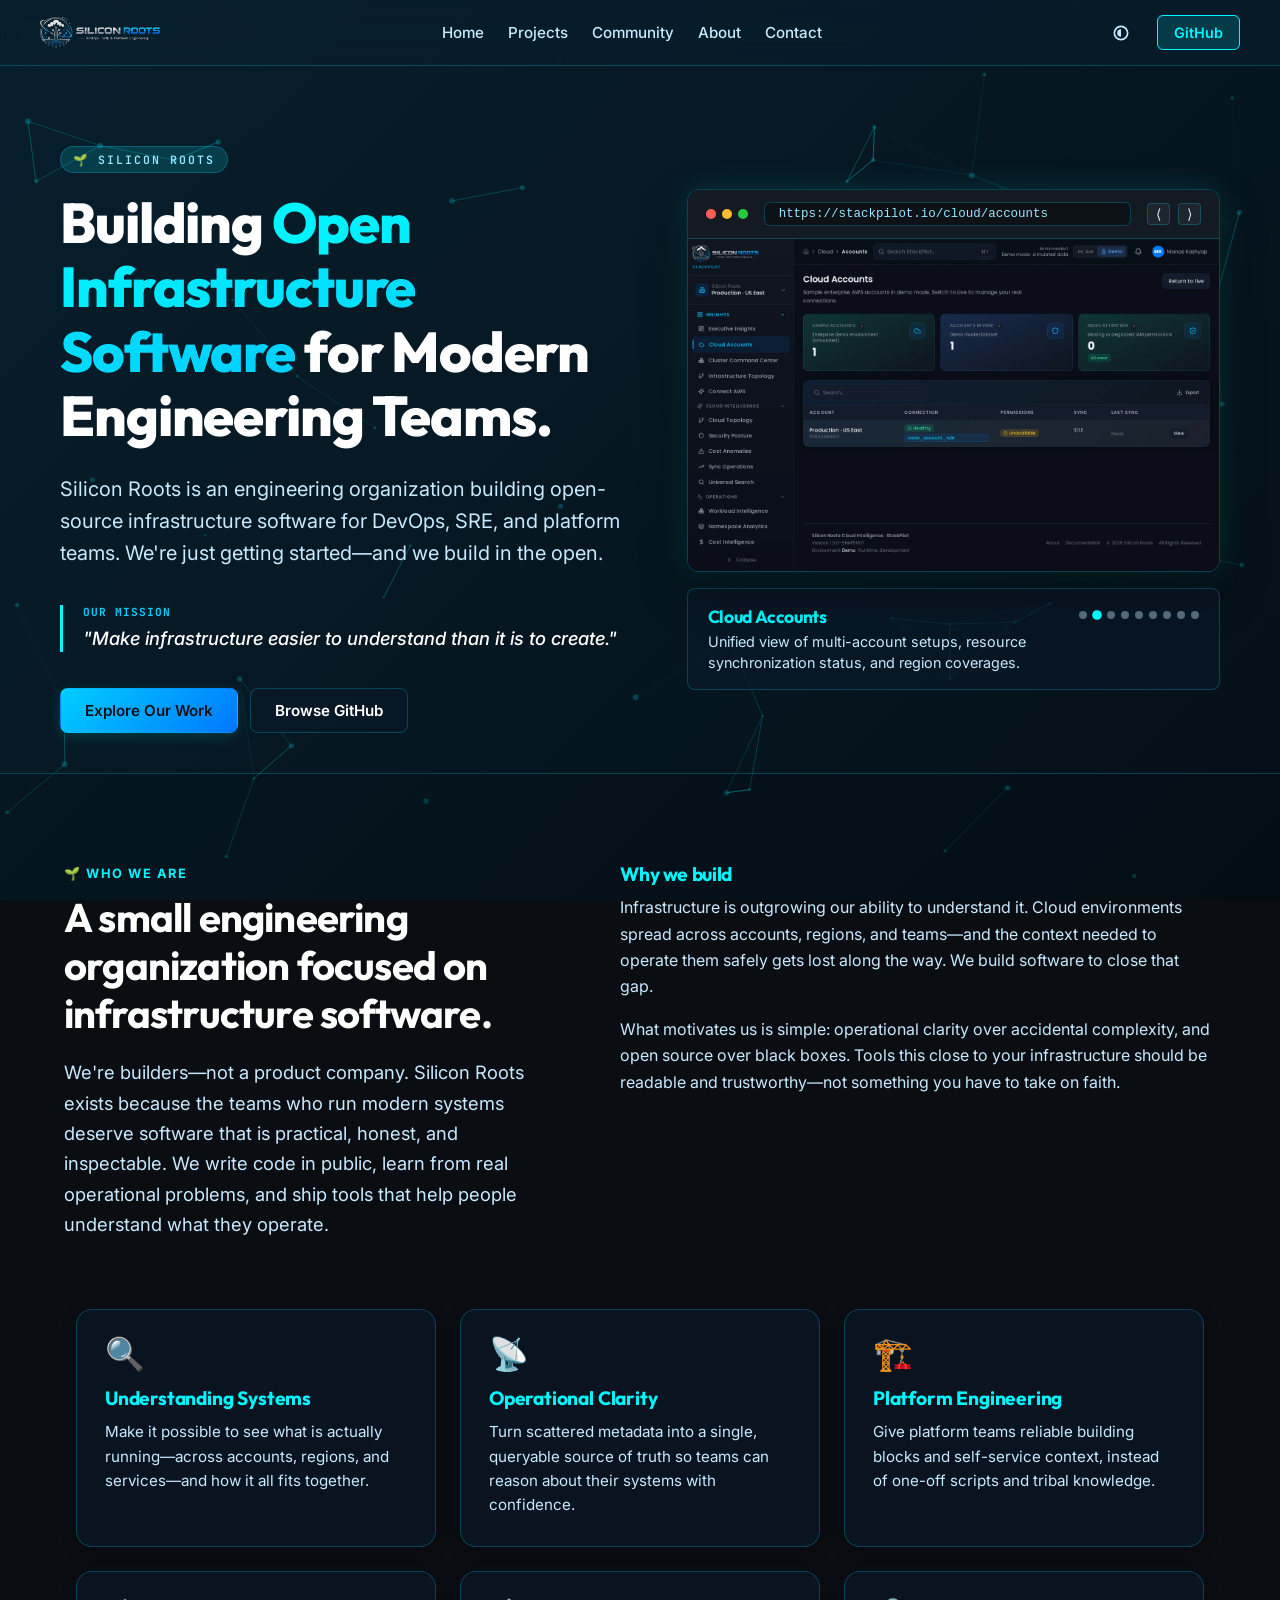
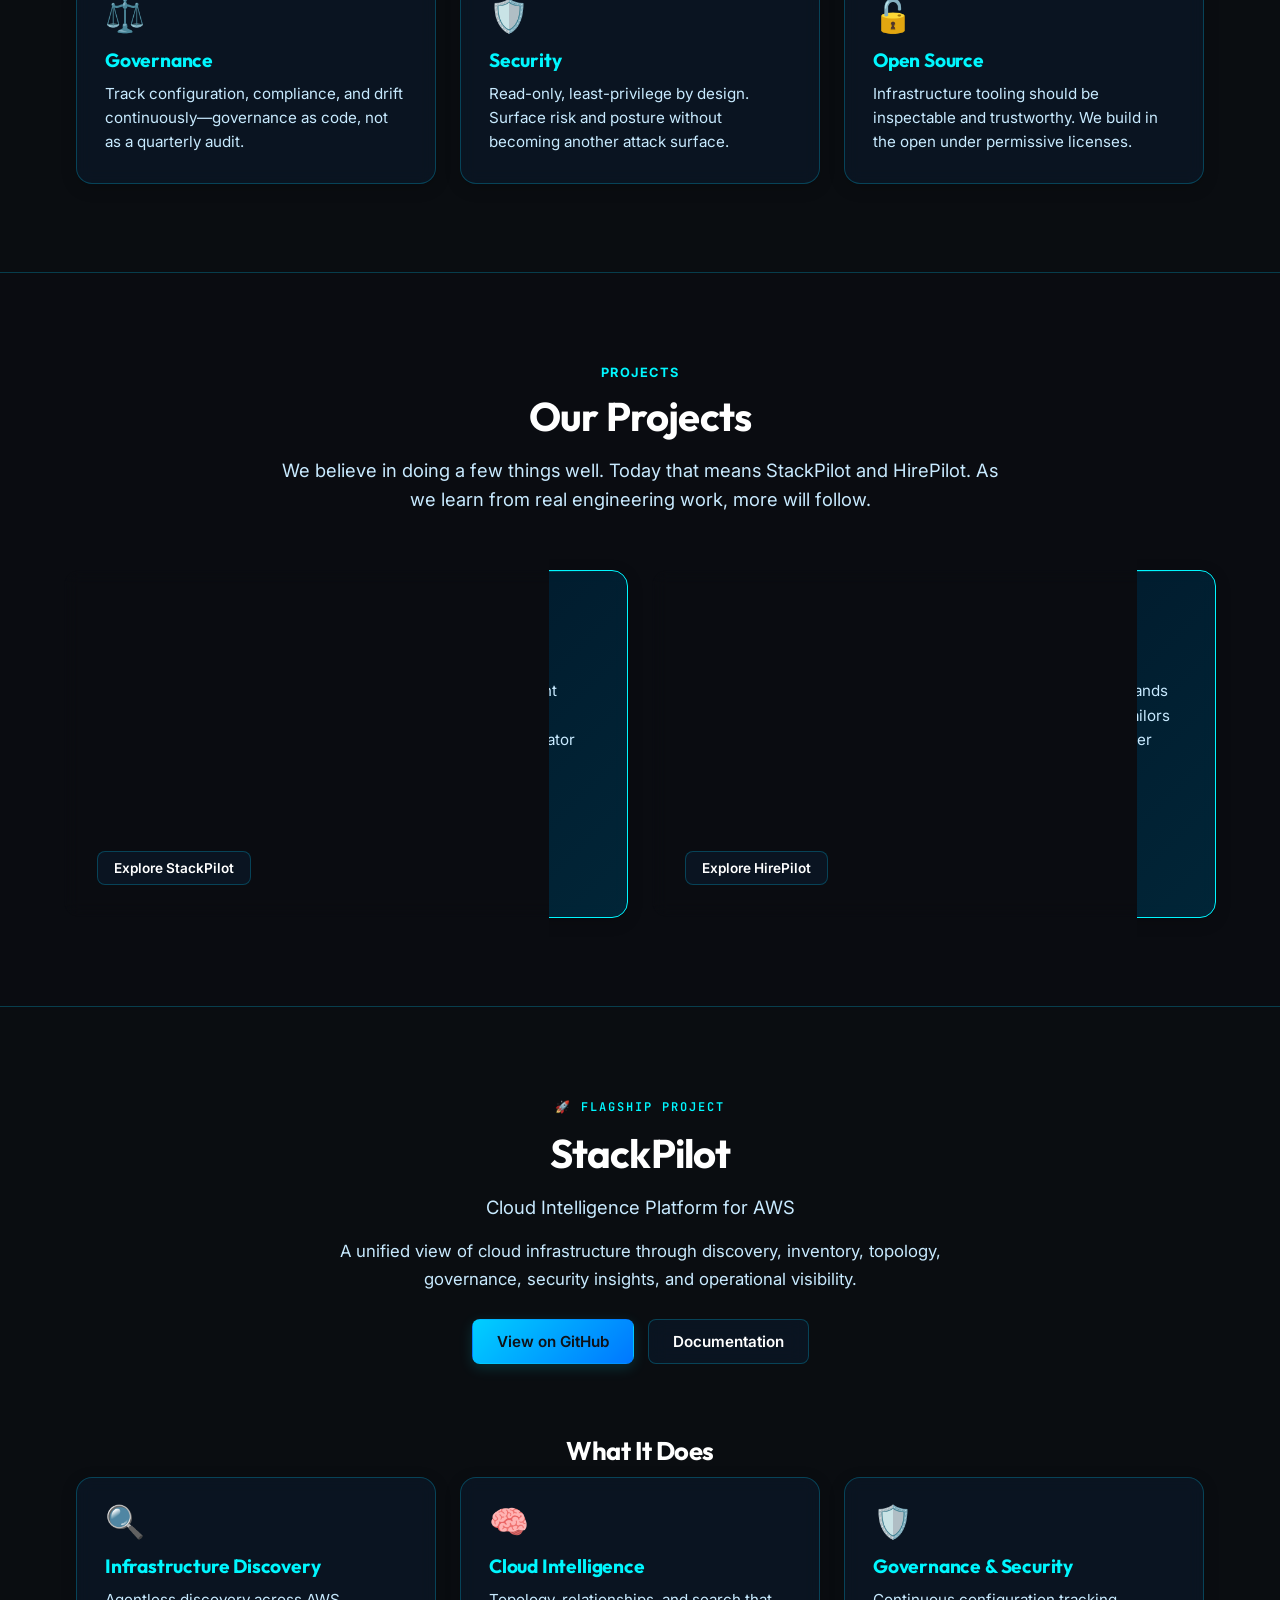
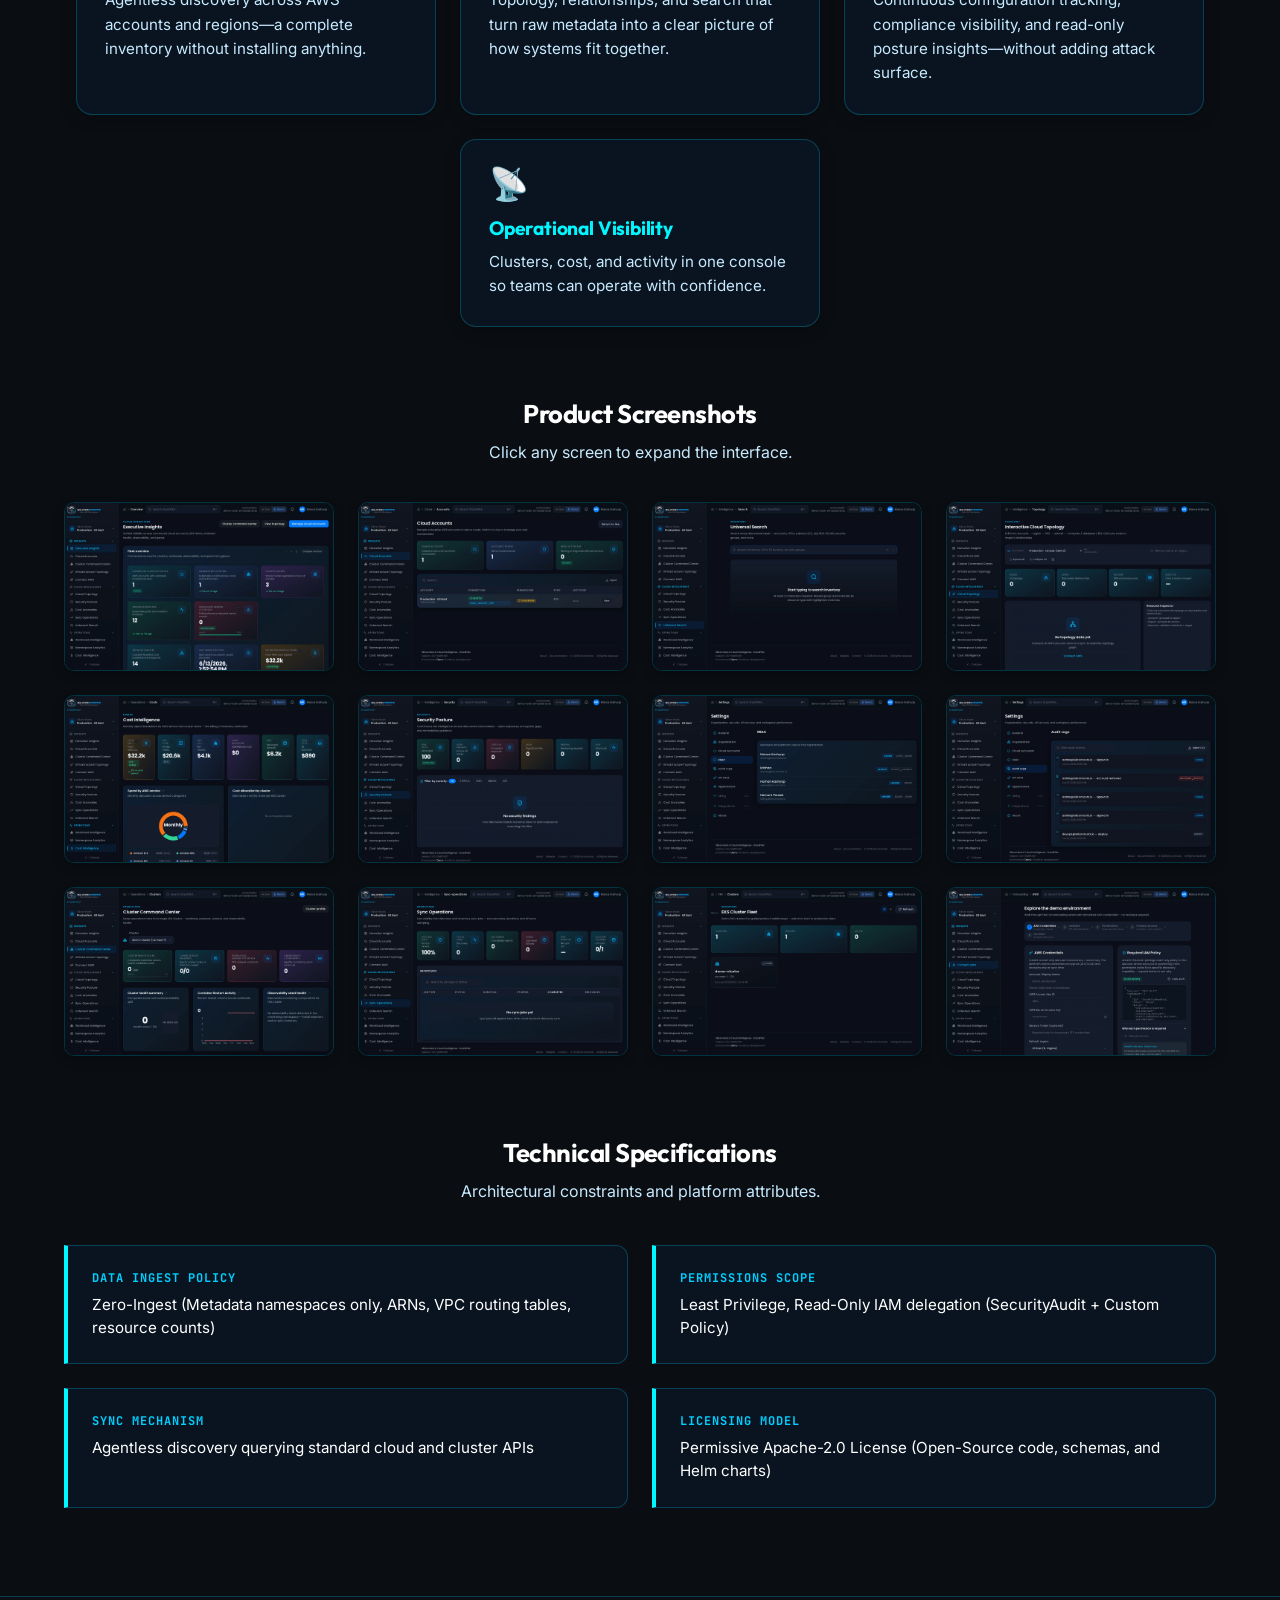
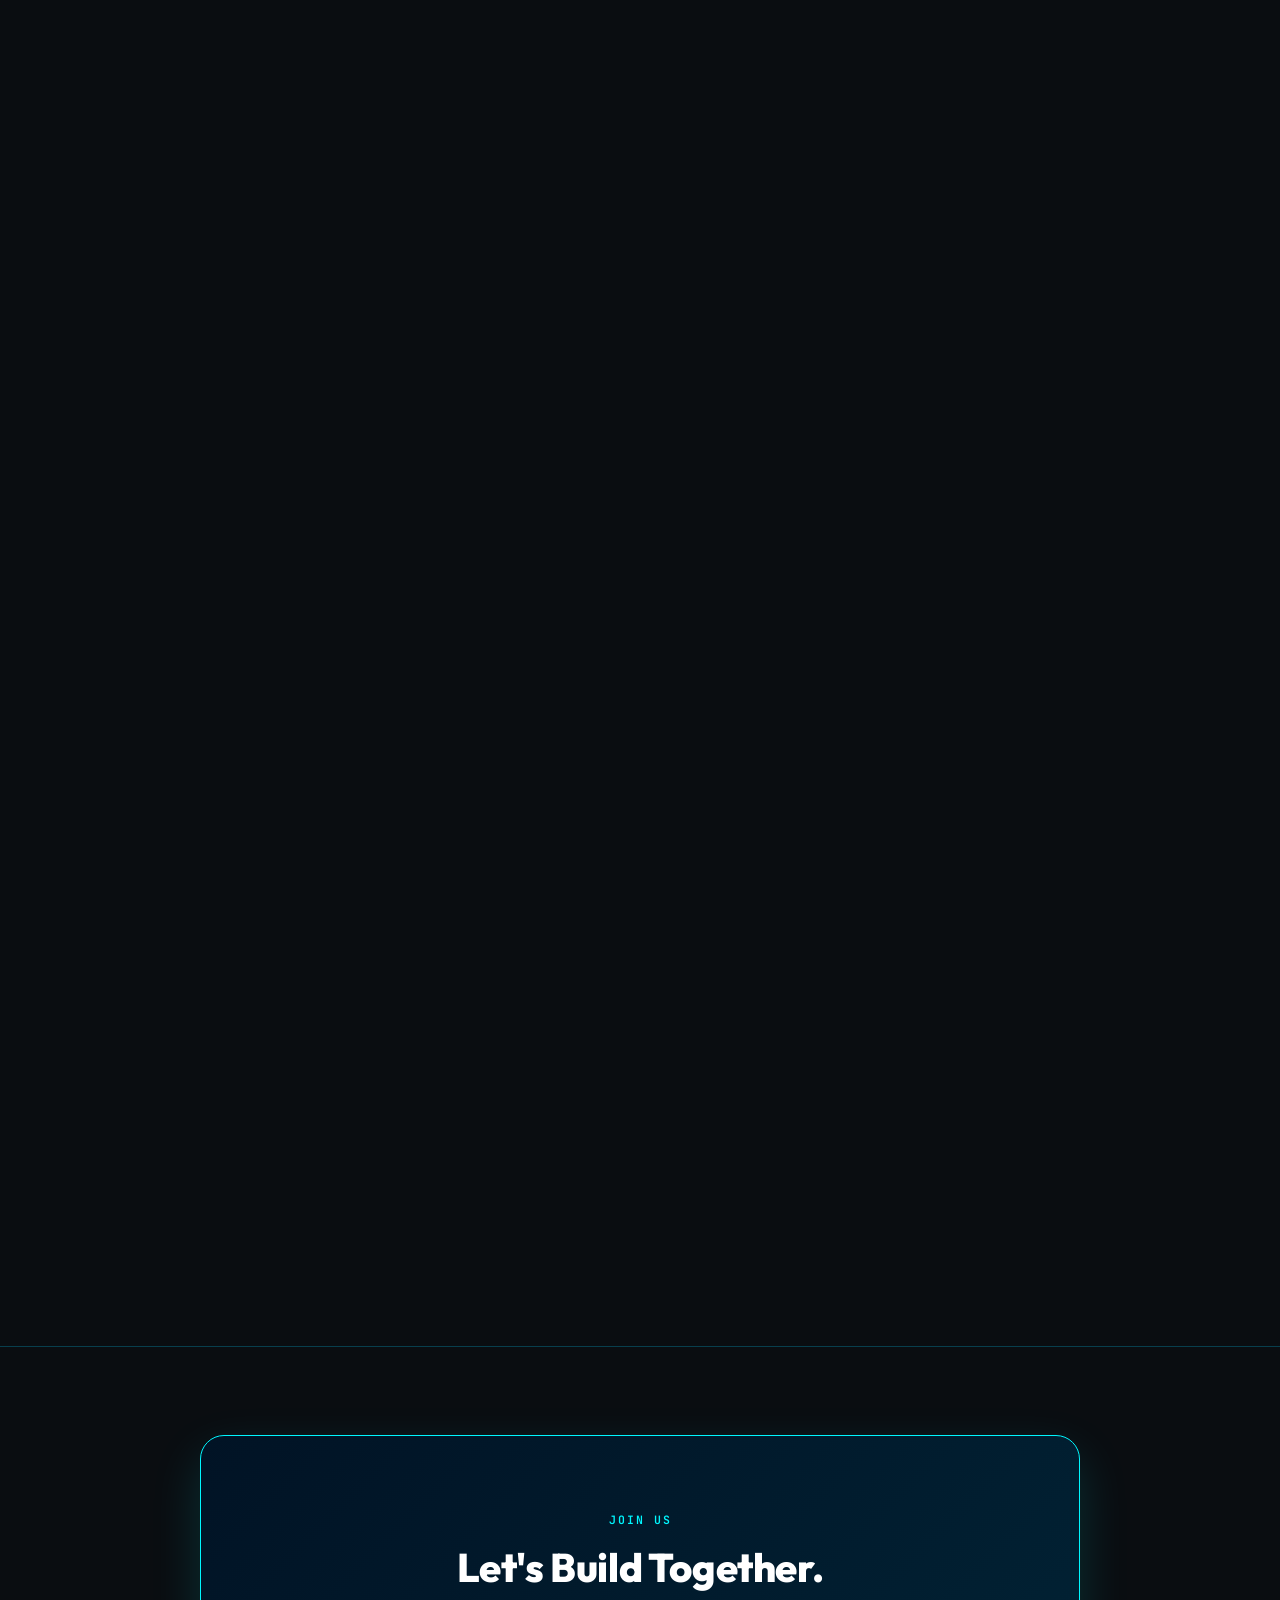
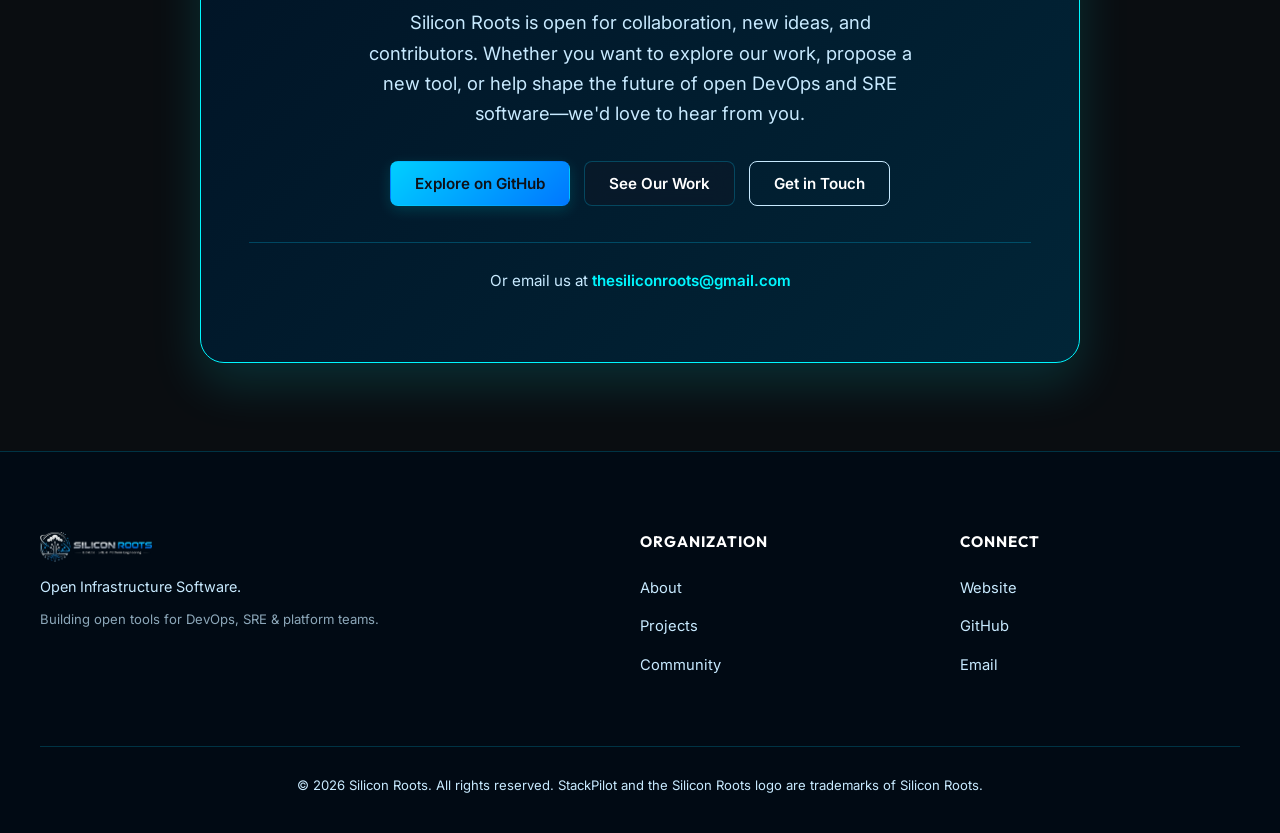
==== commit 5807e101: "feat(ecosystem): integrate HirePilot flagship project and FAQ" ====
--- a/index.html
+++ b/index.html
@@ -233,29 +233,56 @@
       <div class="section-header reveal">
         <span class="cta-tag">PROJECTS</span>
         <h2 class="section-title">Our Projects</h2>
-        <p class="section-subtitle">We believe in doing a few things well. Today that means one flagship project. As we learn from real engineering work, more will follow.</p>
-      </div>
-
-      <div class="project-landscape-card flagship eco-current reveal" data-delay="100">
-        <div class="project-landscape-header">
-          <div class="project-landscape-title-group">
-            <span class="project-landscape-badge flagship">Flagship</span>
-            <span class="project-status active">Available</span>
-            <h3>StackPilot</h3>
-          </div>
-          <span class="project-landscape-category">Cloud Intelligence Platform</span>
-        </div>
-        <p class="project-landscape-desc">
-          An agentless cloud intelligence platform for AWS. Multi-account discovery, resource inventory, live topology mapping, universal search, security posture, and operational visibility—in one operator console.
-        </p>
-        <div class="project-landscape-meta">
-          <span class="meta-tag">⚖️ Apache-2.0</span>
-          <span class="meta-tag">React / Java / Go</span>
-          <span class="meta-tag">Open Source</span>
-        </div>
-        <div class="project-landscape-actions">
-          <a href="#stackpilot" class="btn btn-secondary btn-sm">Explore StackPilot</a>
-          <a href="https://github.com/siliconroots/stackpilot" class="btn btn-outline btn-sm" target="_blank" rel="noopener">GitHub</a>
+        <p class="section-subtitle">We believe in doing a few things well. Today that means StackPilot and HirePilot. As we learn from real engineering work, more will follow.</p>
+      </div>
+
+      <div class="projects-landscape-grid">
+        <!-- StackPilot Card -->
+        <div class="project-landscape-card flagship eco-current reveal" data-delay="100">
+          <div class="project-landscape-header">
+            <div class="project-landscape-title-group">
+              <span class="project-landscape-badge flagship">Flagship</span>
+              <span class="project-status active">Available</span>
+              <h3>StackPilot</h3>
+            </div>
+            <span class="project-landscape-category">Cloud Intelligence Platform</span>
+          </div>
+          <p class="project-landscape-desc">
+            An agentless cloud intelligence platform for AWS. Multi-account discovery, resource inventory, live topology mapping, universal search, security posture, and operational visibility—in one operator console.
+          </p>
+          <div class="project-landscape-meta">
+            <span class="meta-tag">⚖️ Apache-2.0</span>
+            <span class="meta-tag">React / Java / Go</span>
+            <span class="meta-tag">Open Source</span>
+          </div>
+          <div class="project-landscape-actions">
+            <a href="#stackpilot" class="btn btn-secondary btn-sm">Explore StackPilot</a>
+            <a href="https://github.com/siliconroots/stackpilot" class="btn btn-outline btn-sm" target="_blank" rel="noopener">GitHub</a>
+          </div>
+        </div>
+
+        <!-- HirePilot Card -->
+        <div class="project-landscape-card flagship eco-current reveal" data-delay="200">
+          <div class="project-landscape-header">
+            <div class="project-landscape-title-group">
+              <span class="project-landscape-badge flagship">Flagship</span>
+              <span class="project-status active">Available</span>
+              <h3>HirePilot</h3>
+            </div>
+            <span class="project-landscape-category">Career Operating System</span>
+          </div>
+          <p class="project-landscape-desc">
+            An AI-powered local-first career operating system that understands your resume, continuously discovers matching opportunities, tailors resumes, prepares interviews and helps professionals land better jobs.
+          </p>
+          <div class="project-landscape-meta">
+            <span class="meta-tag">⚖️ MIT</span>
+            <span class="meta-tag">Next.js / FastAPI / Docker</span>
+            <span class="meta-tag">Open Source</span>
+          </div>
+          <div class="project-landscape-actions">
+            <a href="#hirepilot" class="btn btn-secondary btn-sm">Explore HirePilot</a>
+            <a href="https://github.com/siliconroots/hirepilot" class="btn btn-outline btn-sm" target="_blank" rel="noopener">GitHub</a>
+          </div>
         </div>
       </div>
     </div>
@@ -393,6 +420,101 @@
           <div class="spec-item">
             <span class="spec-label">Licensing Model</span>
             <span class="spec-val">Permissive Apache-2.0 License (Open-Source code, schemas, and Helm charts)</span>
+          </div>
+        </div>
+      </div>
+    </div>
+  </section>
+
+  <!-- Flagship Project: HirePilot -->
+  <section class="flagship-section" id="hirepilot" style="border-top: 1px solid var(--card-border); background: rgba(0, 0, 0, 0.05);">
+    <div class="section-container">
+      <div class="section-header reveal">
+        <span class="flagship-eyebrow">🚀 FLAGSHIP PROJECT</span>
+        <h2 class="section-title">HirePilot</h2>
+        <p class="section-subtitle">Your Personal AI Career Operating System</p>
+        <p class="section-description-lead">
+          An AI-powered local-first career operating system that understands your resume, continuously discovers matching opportunities, tailors resumes, prepares interviews and helps professionals land better jobs.
+        </p>
+        <div class="flagship-cta-row">
+          <a href="https://github.com/siliconroots/hirepilot" class="btn btn-primary" target="_blank" rel="noopener">View on GitHub</a>
+          <a href="https://github.com/siliconroots/hirepilot#documentation" class="btn btn-secondary">Documentation</a>
+        </div>
+      </div>
+
+      <!-- Core Capabilities -->
+      <div class="capabilities-block reveal" data-delay="100">
+        <h3 class="gallery-block-title">What It Does</h3>
+        <div class="grid-container">
+          <div class="feature trust-card">
+            <div class="icon">📄</div>
+            <h3>Resume Intelligence</h3>
+            <p>Automatically parses PDF, DOCX, TXT, and Markdown files to extract skills, experience, and target roles.</p>
+          </div>
+          <div class="feature trust-card">
+            <div class="icon">🕸️</div>
+            <h3>Career Knowledge Graph</h3>
+            <p>Connects skills, experiences, and evidence nodes to map your career profile in PostgreSQL.</p>
+          </div>
+          <div class="feature trust-card">
+            <div class="icon">🔍</div>
+            <h3>AI Job Discovery</h3>
+            <p>Celery workers scrape 13+ sources in parallel based on your profile, preferences, and locations.</p>
+          </div>
+          <div class="feature trust-card">
+            <div class="icon">🎯</div>
+            <h3>Resume Tailoring</h3>
+            <p>Generates tailored resume variants and cover letters grounded strictly in real evidence from your profile.</p>
+          </div>
+          <div class="feature trust-card">
+            <div class="icon">💬</div>
+            <h3>Interview Preparation</h3>
+            <p>Generates custom question packs, talking points, and answers per shortlisted role to get you prepared.</p>
+          </div>
+          <div class="feature trust-card">
+            <div class="icon">🏢</div>
+            <h3>Company Intelligence</h3>
+            <p>Researches company details, tech stacks, funding, and culture to give you deep context before interviewing.</p>
+          </div>
+          <div class="feature trust-card">
+            <div class="icon">💰</div>
+            <h3>Salary Intelligence</h3>
+            <p>Analyzes market salary benchmarks and sets strategies for negotiation based on local compensation rates.</p>
+          </div>
+          <div class="feature trust-card">
+            <div class="icon">🎛️</div>
+            <h3>Career Command Center</h3>
+            <p>A morning briefing dashboard showing excellent matches, prioritized actions, and daily goals.</p>
+          </div>
+          <div class="feature trust-card">
+            <div class="icon">🛡️</div>
+            <h3>Privacy First</h3>
+            <p>Runs entirely on your hardware with local models. No remote analytics, telemetry, or account registrations.</p>
+          </div>
+        </div>
+      </div>
+
+      <!-- Technical Specifications -->
+      <div class="specs-block reveal" data-delay="100">
+        <h3 class="gallery-block-title">Technical Specifications</h3>
+        <p class="gallery-block-sub">Architectural constraints and platform attributes.</p>
+        
+        <div class="specs-grid">
+          <div class="spec-item">
+            <span class="spec-label">Data Ingest Policy</span>
+            <span class="spec-val">Local-Only / Privacy-First (No external storage, all data is retained on the user's hardware)</span>
+          </div>
+          <div class="spec-item">
+            <span class="spec-label">Security Gate</span>
+            <span class="spec-val">Enforced Manual Approval (Submission disabled by default; `APPLICATION_SUBMISSION_ENABLED=false`)</span>
+          </div>
+          <div class="spec-item">
+            <span class="spec-label">Execution Stack</span>
+            <span class="spec-val">FastAPI (Backend) / Next.js (Frontend) / Celery & Redis (Workers) / PostgreSQL (Database)</span>
+          </div>
+          <div class="spec-item">
+            <span class="spec-label">Licensing Model</span>
+            <span class="spec-val">Permissive MIT License (Open-Source code, local automation, and custom templates)</span>
           </div>
         </div>
       </div>
@@ -609,6 +731,20 @@
             <p>It is open source and self-hostable. Head to the repository on GitHub to read the documentation, run it locally or in your own Kubernetes cluster, and connect an AWS account with a read-only role.</p>
           </div>
         </details>
+
+        <details class="faq-item" tabindex="0">
+          <summary class="faq-question">What is HirePilot?</summary>
+          <div class="faq-answer">
+            <p>HirePilot is our local-first AI career operating system. It parses your resume, builds a Career Knowledge Graph, discovers jobs in parallel across 13+ sources via Celery background workers, scores match fit, and prepares evidence-backed application packages—all stored on your local hardware.</p>
+          </div>
+        </details>
+
+        <details class="faq-item" tabindex="0">
+          <summary class="faq-question">How can I try HirePilot?</summary>
+          <div class="faq-answer">
+            <p>HirePilot is completely open source under the MIT License. You can clone the repository from GitHub, run it locally via Docker Compose, and upload your resume to get started in minutes. It runs fully local models with Ollama, keeping your data private.</p>
+          </div>
+        </details>
       </div>
     </div>
   </section>
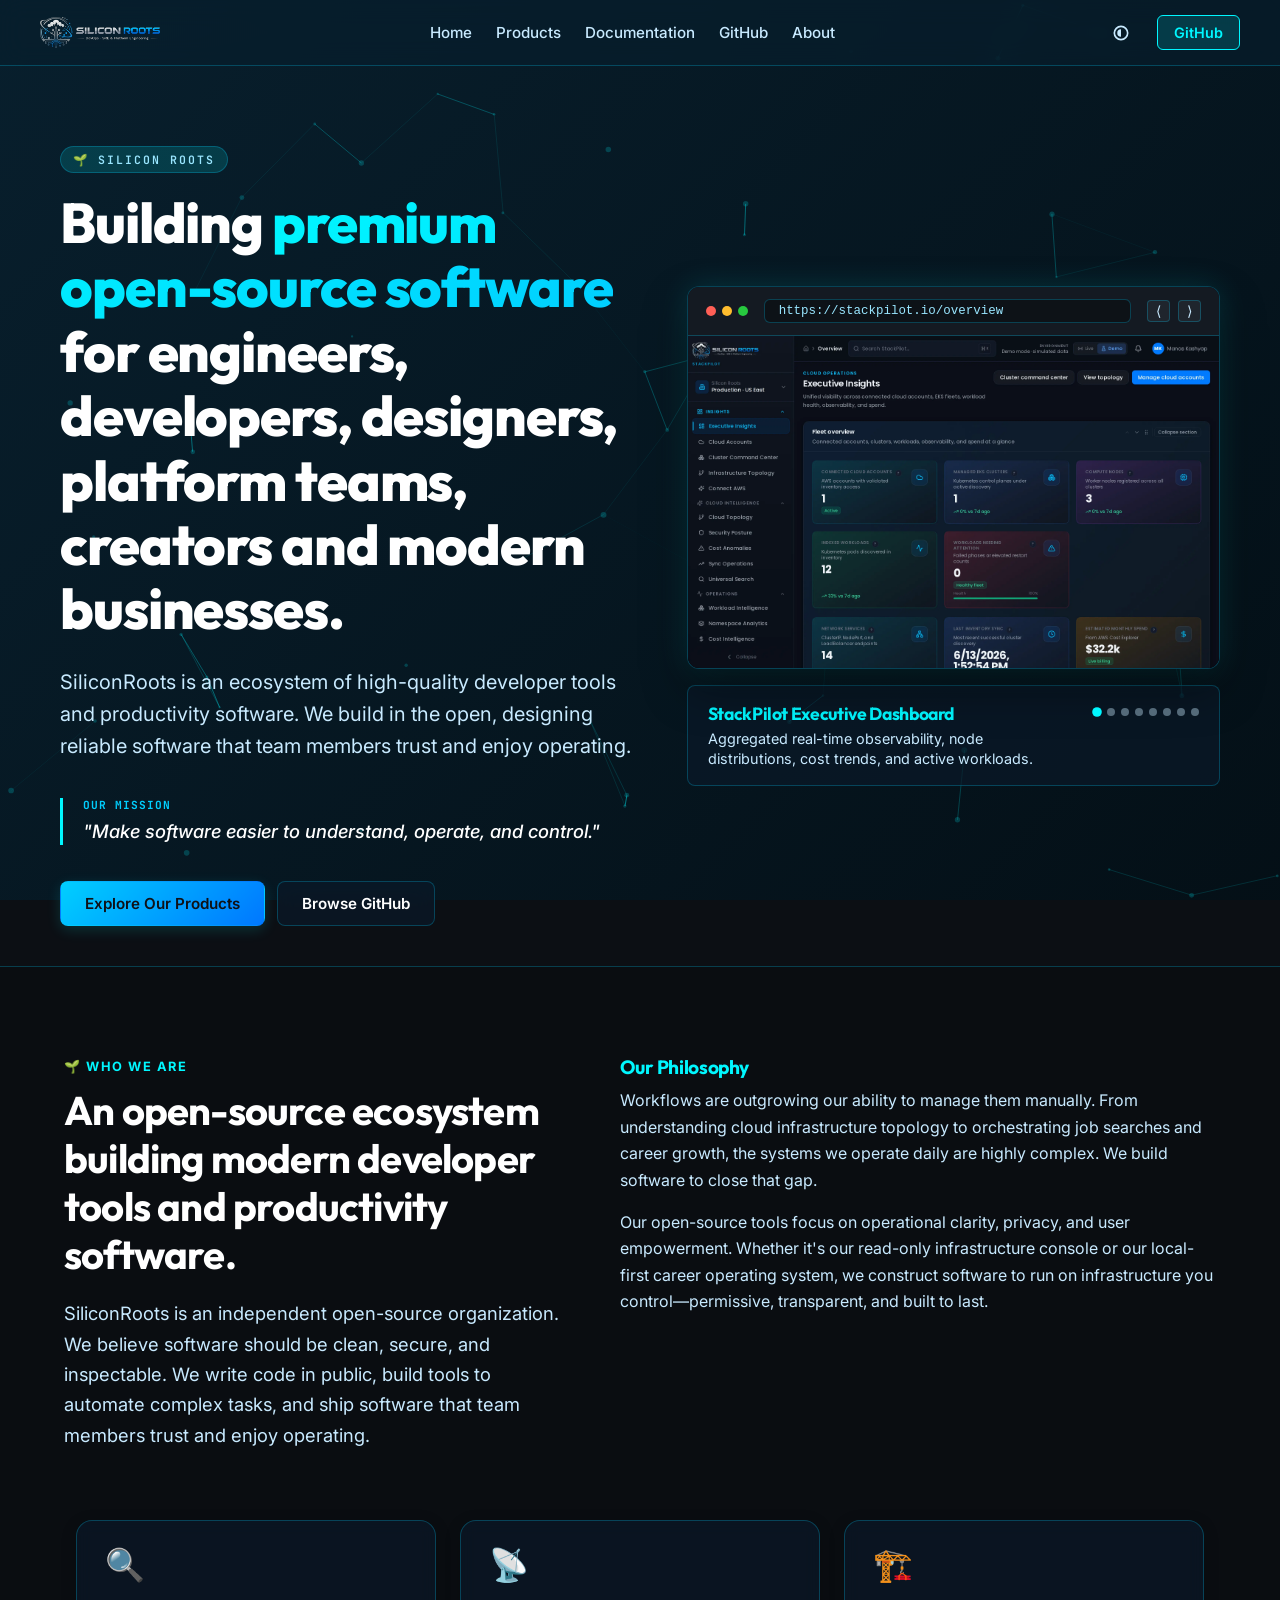
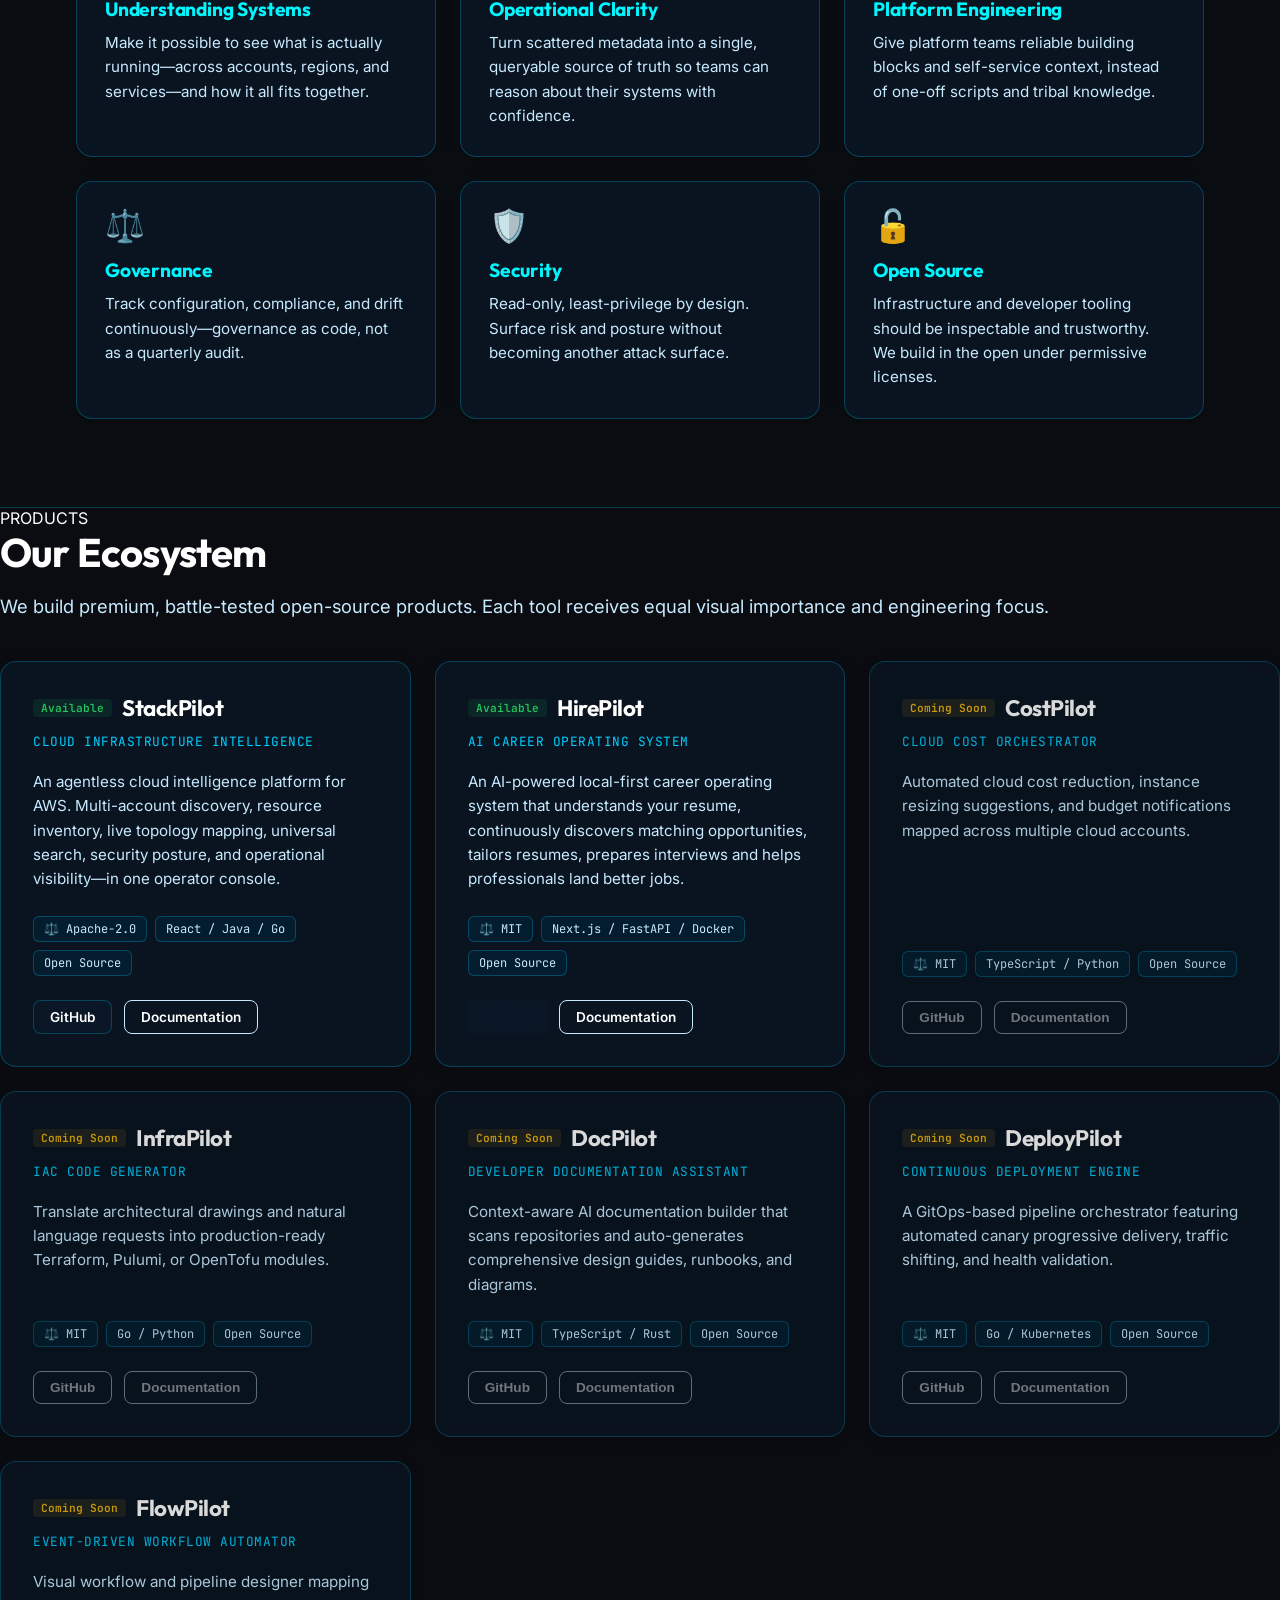
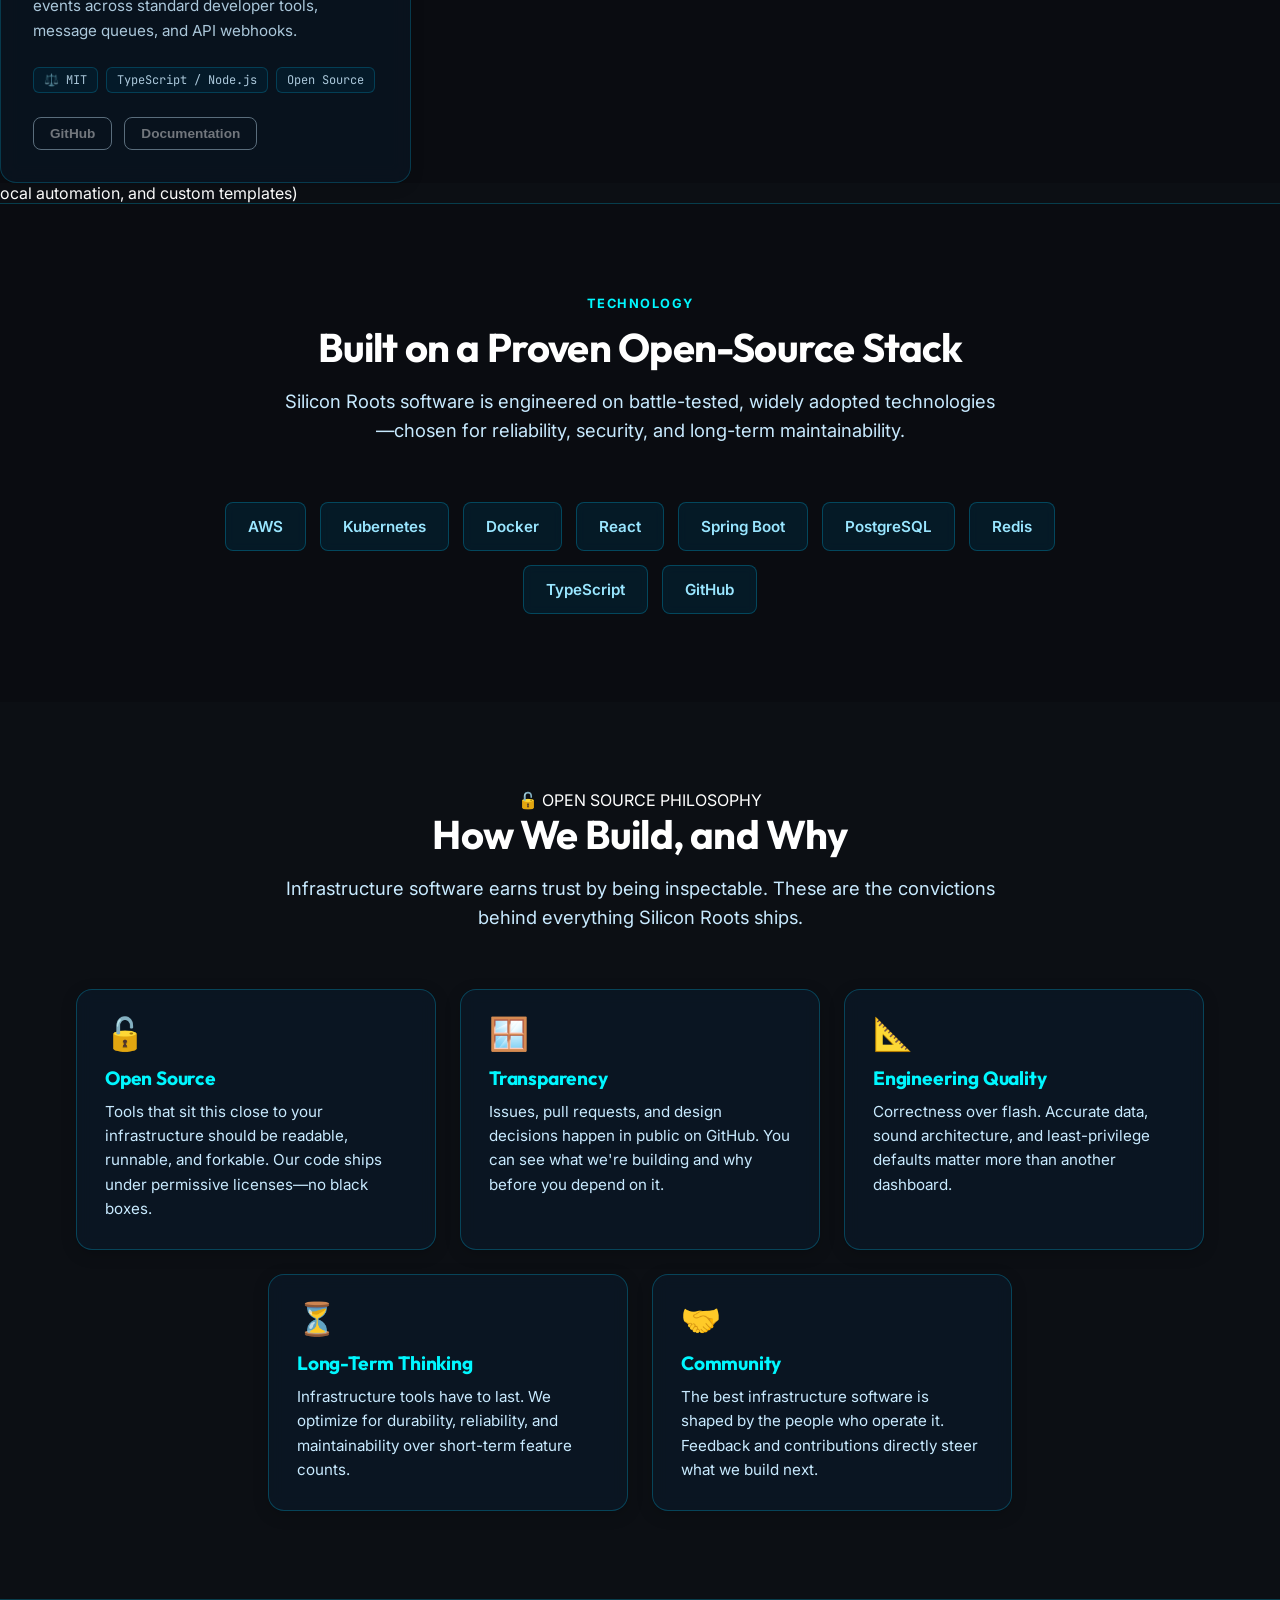
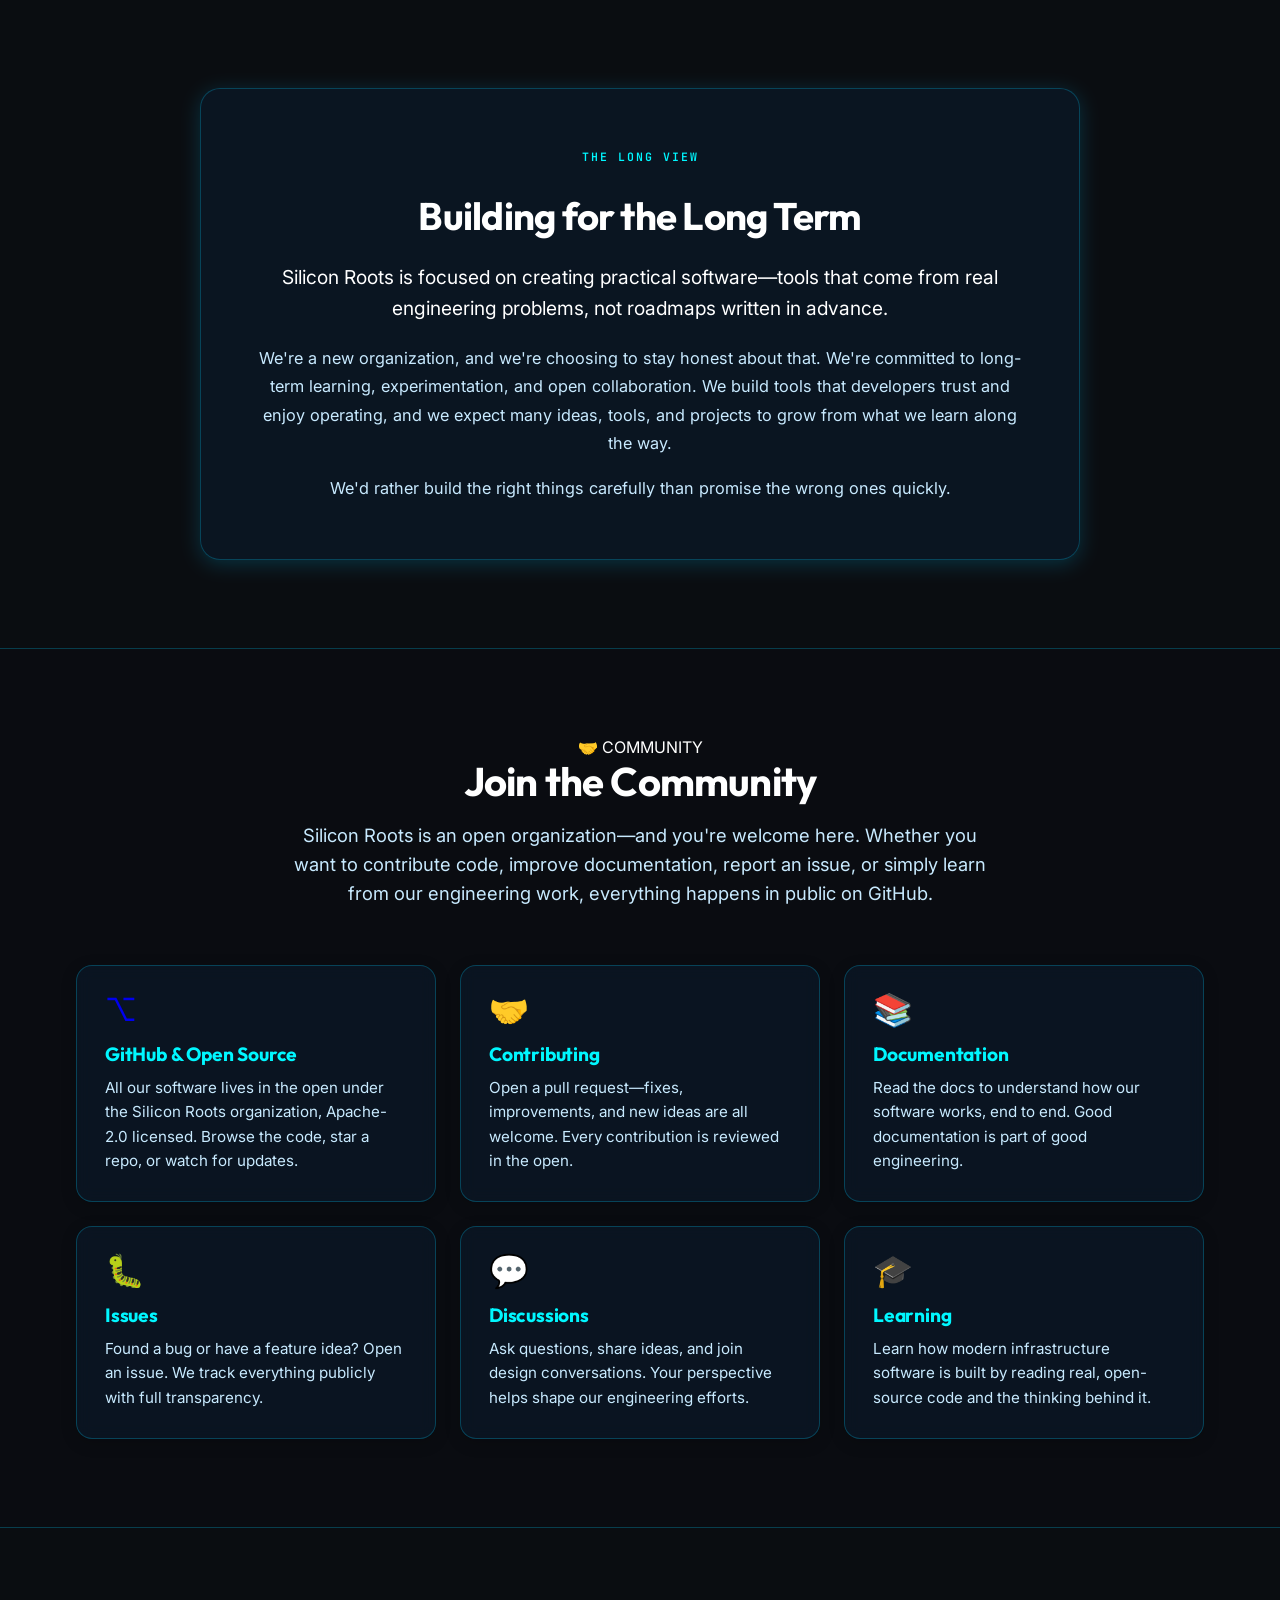
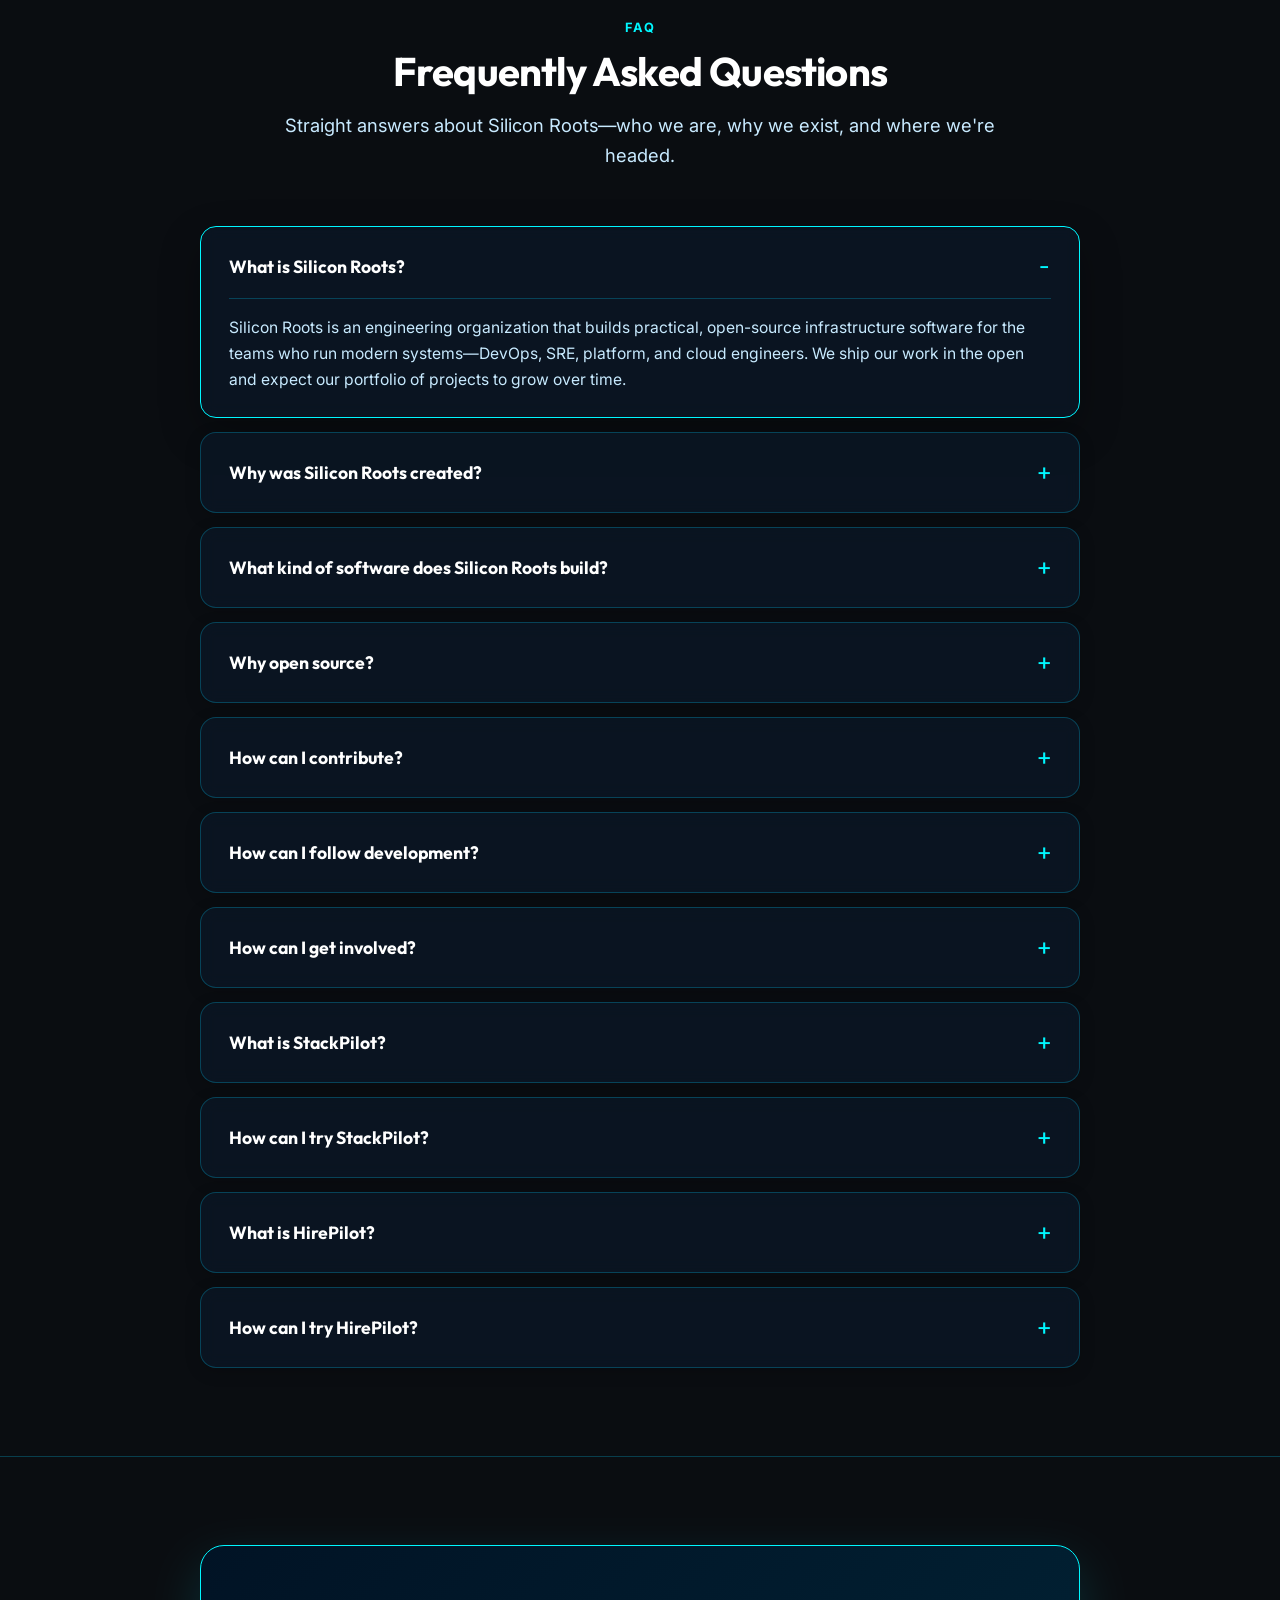
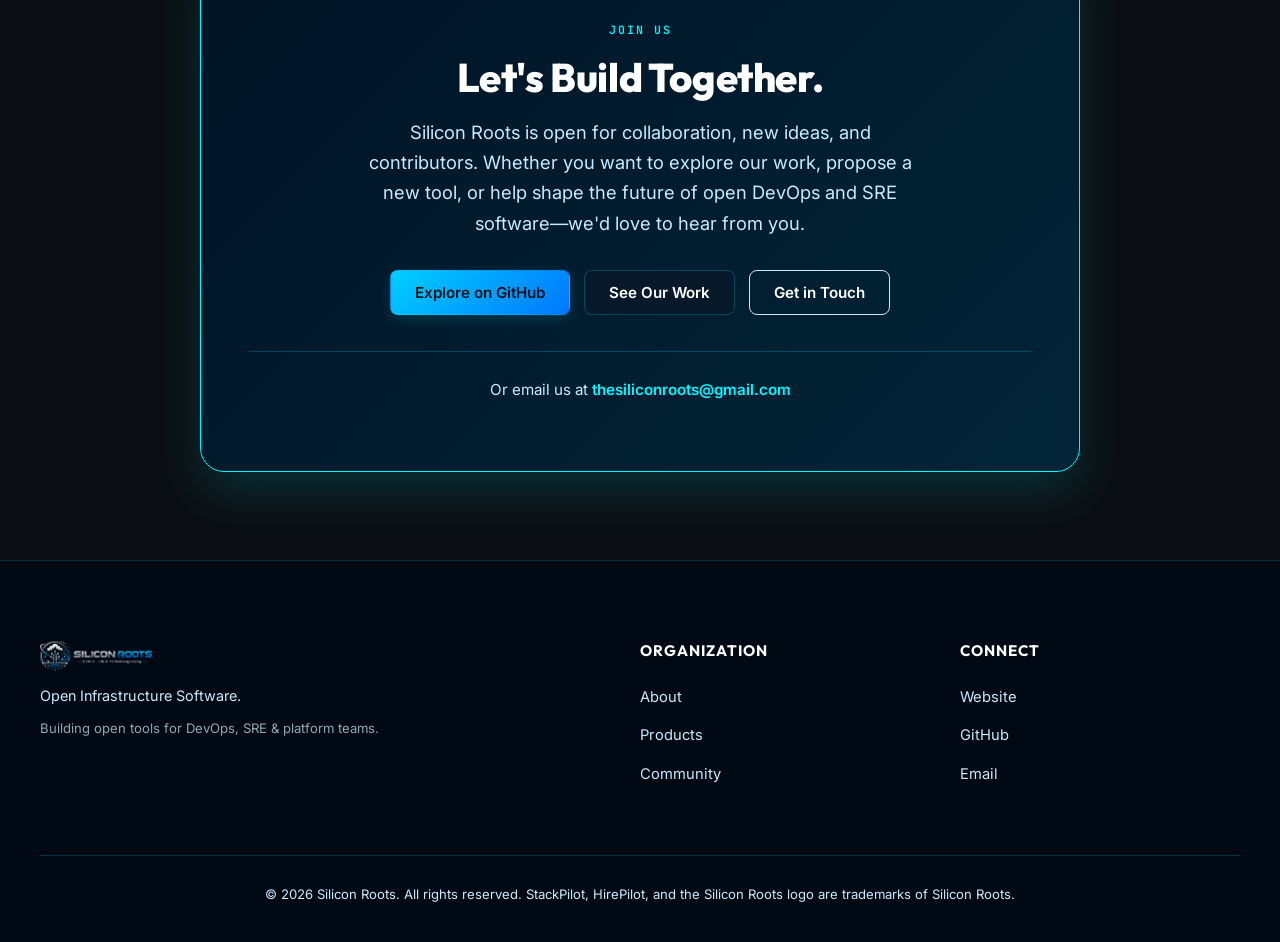
==== commit f3bcdde7: "docs/design: Rebrand homepage and create products directory for ecosystem-centric design" ====
--- a/index.html
+++ b/index.html
@@ -56,11 +56,11 @@
       </div>
     </a>
     <div class="nav-links" id="nav-menu">
-      <a href="#hero">Home</a>
-      <a href="#ecosystem">Projects</a>
-      <a href="#community">Community</a>
-      <a href="#about">About</a>
-      <a href="#contact">Contact</a>
+      <a href="index.html">Home</a>
+      <a href="products.html">Products</a>
+      <a href="https://github.com/siliconroots" target="_blank" rel="noopener">Documentation</a>
+      <a href="https://github.com/siliconroots" target="_blank" rel="noopener">GitHub</a>
+      <a href="index.html#about">About</a>
     </div>
     <div class="nav-actions">
       <button id="theme-toggle" class="theme-toggle" aria-label="Toggle Color Theme">
@@ -85,23 +85,23 @@
       <div class="hero-content reveal">
         <span class="hero-eyebrow">🌱 SILICON ROOTS</span>
         <h1 class="hero-headline">
-          Building <span class="gradient-text">Open Infrastructure Software</span> for Modern Engineering Teams.
+          Building <span class="gradient-text">premium open-source software</span> for engineers, developers, designers, platform teams, creators and modern businesses.
         </h1>
         <p class="hero-subtitle">
-          Silicon Roots is an engineering organization building open-source infrastructure software for DevOps, SRE, and platform teams. We're just getting started—and we build in the open.
+          SiliconRoots is an ecosystem of high-quality developer tools and productivity software. We build in the open, designing reliable software that team members trust and enjoy operating.
         </p>
         <blockquote class="hero-mission-quote">
           <span class="quote-label">OUR MISSION</span>
-          <p>"Make infrastructure easier to understand than it is to create."</p>
+          <p>"Make software easier to understand, operate, and control."</p>
         </blockquote>
         <div class="hero-cta-group">
-          <a href="#ecosystem" class="btn btn-primary">Explore Our Work</a>
+          <a href="products.html" class="btn btn-primary">Explore Our Products</a>
           <a href="https://github.com/siliconroots" class="btn btn-secondary" target="_blank" rel="noopener">Browse GitHub</a>
         </div>
       </div>
       
-      <!-- Interactive Showcase Panel (StackPilot flagship) -->
-      <div class="hero-showcase reveal" data-delay="150" aria-label="Product showcase">
+      <!-- Interactive Showcase Panel (Ecosystem balanced carousel) -->
+      <div class="hero-showcase reveal" data-delay="150" aria-label="Ecosystem product showcase">
         <div class="browser-frame" id="showcase-browser" tabindex="0">
           <div class="browser-header">
             <div class="browser-dots">
@@ -119,32 +119,29 @@
           <div class="browser-body">
             <!-- Showcase Slides -->
             <div class="showcase-carousel-inner" id="carousel-inner">
-              <div class="showcase-slide active" data-index="0" data-route="/overview" data-title="Executive Dashboard" data-desc="Aggregated real-time observability, node distributions, cost trends, and active workloads.">
+              <div class="showcase-slide active" data-index="0" data-route="/overview" data-title="StackPilot Executive Dashboard" data-desc="Aggregated real-time observability, node distributions, cost trends, and active workloads.">
                 <img src="./assets/screenshots/executive-dashboard.webp" alt="StackPilot Executive Dashboard View" loading="eager" />
               </div>
-              <div class="showcase-slide" data-index="1" data-route="/cloud/accounts" data-title="Cloud Accounts" data-desc="Unified view of multi-account setups, resource synchronization status, and region coverages.">
-                <img src="./assets/screenshots/cloud-accounts.webp" alt="StackPilot Cloud Accounts View" loading="lazy" />
-              </div>
-              <div class="showcase-slide" data-index="2" data-route="/intelligence/search" data-title="Universal Search" data-desc="Search across all resources, regions, and cloud providers instantly with simple typing.">
-                <img src="./assets/screenshots/universal-search.webp" alt="StackPilot Universal Search" loading="lazy" />
-              </div>
-              <div class="showcase-slide" data-index="3" data-route="/operations/topology" data-title="Infrastructure Topology" data-desc="Real-time multi-cloud dependency mapping, node interconnections, and network boundaries.">
+              <div class="showcase-slide" data-index="1" data-route="/dashboard" data-title="HirePilot Career Command Center" data-desc="Your morning briefing: prioritized opportunity matches, application counts, and daily career actions.">
+                <img src="./assets/screenshots/career-command-center.png" alt="HirePilot Career Command Center" loading="lazy" />
+              </div>
+              <div class="showcase-slide" data-index="2" data-route="/operations/topology" data-title="StackPilot Infrastructure Topology" data-desc="Real-time multi-cloud dependency mapping, node interconnections, and network boundaries.">
                 <img src="./assets/screenshots/topology.webp" alt="StackPilot Infrastructure Topology" loading="lazy" />
               </div>
-              <div class="showcase-slide" data-index="4" data-route="/costs" data-title="FinOps Dashboard" data-desc="Detailed cost allocation, cloud waste detection, and savings suggestions.">
+              <div class="showcase-slide" data-index="3" data-route="/discovery" data-title="HirePilot Job Discovery" data-desc="Parallel Celery background workers scraping and discovering job opportunities matching your preferences.">
+                <img src="./assets/screenshots/job-discovery.png" alt="HirePilot Job Discovery" loading="lazy" />
+              </div>
+              <div class="showcase-slide" data-index="4" data-route="/costs" data-title="StackPilot FinOps Dashboard" data-desc="Detailed cost allocation, cloud waste detection, and savings suggestions.">
                 <img src="./assets/screenshots/finops.webp" alt="StackPilot FinOps View" loading="lazy" />
               </div>
-              <div class="showcase-slide" data-index="5" data-route="/intelligence/security" data-title="Security Posture" data-desc="Continuous compliance auditing, CIS benchmark scores, and active vulnerability mapping.">
+              <div class="showcase-slide" data-index="5" data-route="/profile" data-title="HirePilot Resume Intelligence" data-desc="Extracts skills, experience, and projects to map your background in a local career knowledge graph.">
+                <img src="./assets/screenshots/resume-intelligence.png" alt="HirePilot Resume Intelligence" loading="lazy" />
+              </div>
+              <div class="showcase-slide" data-index="6" data-route="/intelligence/security" data-title="StackPilot Security Posture" data-desc="Continuous compliance auditing, CIS benchmark scores, and active vulnerability mapping.">
                 <img src="./assets/screenshots/security-posture.webp" alt="StackPilot Security Posture View" loading="lazy" />
               </div>
-              <div class="showcase-slide" data-index="6" data-route="/settings" data-title="RBAC & Scope Rules" data-desc="Granular user access rules, workspace mappings, and role-based policies.">
-                <img src="./assets/screenshots/rbac.webp" alt="StackPilot Role Based Access Control View" loading="lazy" />
-              </div>
-              <div class="showcase-slide" data-index="7" data-route="/operations/audit" data-title="Audit Logs" data-desc="Immutable ledger of infrastructure state updates, deployment hooks, and configuration changes.">
-                <img src="./assets/screenshots/audit-logs.webp" alt="StackPilot Audit Logs View" loading="lazy" />
-              </div>
-              <div class="showcase-slide" data-index="8" data-route="/operations/clusters" data-title="Cluster Command Center" data-desc="Deep Kubernetes cluster runtime health analytics, replica monitors, and node statuses.">
-                <img src="./assets/screenshots/cluster-command-center.webp" alt="StackPilot Cluster Command Center" loading="lazy" />
+              <div class="showcase-slide" data-index="7" data-route="/interviews" data-title="HirePilot Interview preparation" data-desc="Generates custom interview questions, talking points, and answers tailored to specific roles.">
+                <img src="./assets/screenshots/interview-preparation.png" alt="HirePilot Interview Preparation" loading="lazy" />
               </div>
             </div>
           </div>
@@ -153,7 +150,7 @@
         <!-- Showcase Slide Metadata Display -->
         <div class="showcase-caption-container">
           <div class="showcase-caption-content">
-            <h3 class="showcase-caption-title" id="showcase-caption-title">Executive Dashboard</h3>
+            <h3 class="showcase-caption-title" id="showcase-caption-title">StackPilot Executive Dashboard</h3>
             <p class="showcase-caption-desc" id="showcase-caption-desc">Aggregated real-time observability, node distributions, cost trends, and active workloads.</p>
           </div>
           <div class="showcase-indicators" id="showcase-indicators">
@@ -165,7 +162,6 @@
             <button class="indicator" data-slide="5" aria-label="Go to slide 6"></button>
             <button class="indicator" data-slide="6" aria-label="Go to slide 7"></button>
             <button class="indicator" data-slide="7" aria-label="Go to slide 8"></button>
-            <button class="indicator" data-slide="8" aria-label="Go to slide 9"></button>
           </div>
         </div>
       </div>
@@ -178,16 +174,16 @@
       <div class="editorial-grid">
         <div class="editorial-left reveal">
           <span class="editorial-tag">🌱 WHO WE ARE</span>
-          <h2>A small engineering organization focused on infrastructure software.</h2>
+          <h2>An open-source ecosystem building modern developer tools and productivity software.</h2>
           <p class="editorial-lead">
-            We're builders—not a product company. Silicon Roots exists because the teams who run modern systems deserve software that is practical, honest, and inspectable. We write code in public, learn from real operational problems, and ship tools that help people understand what they operate.
+            SiliconRoots is an independent open-source organization. We believe software should be clean, secure, and inspectable. We write code in public, build tools to automate complex tasks, and ship software that team members trust and enjoy operating.
           </p>
         </div>
         <div class="editorial-right reveal" data-delay="100">
           <div class="editorial-content">
-            <h4>Why we build</h4>
-            <p>Infrastructure is outgrowing our ability to understand it. Cloud environments spread across accounts, regions, and teams—and the context needed to operate them safely gets lost along the way. We build software to close that gap.</p>
-            <p>What motivates us is simple: operational clarity over accidental complexity, and open source over black boxes. Tools this close to your infrastructure should be readable and trustworthy—not something you have to take on faith.</p>
+            <h4>Our Philosophy</h4>
+            <p>Workflows are outgrowing our ability to manage them manually. From understanding cloud infrastructure topology to orchestrating job searches and career growth, the systems we operate daily are highly complex. We build software to close that gap.</p>
+            <p>Our open-source tools focus on operational clarity, privacy, and user empowerment. Whether it's our read-only infrastructure console or our local-first career operating system, we construct software to run on infrastructure you control—permissive, transparent, and built to last.</p>
           </div>
         </div>
       </div>
@@ -221,7 +217,7 @@
         <div class="feature trust-card">
           <div class="icon">🔓</div>
           <h3>Open Source</h3>
-          <p>Infrastructure tooling should be inspectable and trustworthy. We build in the open under permissive licenses.</p>
+          <p>Infrastructure and developer tooling should be inspectable and trustworthy. We build in the open under permissive licenses.</p>
         </div>
       </div>
     </div>
@@ -229,23 +225,20 @@
 
   <!-- Ecosystem Section -->
   <section class="projects-section" id="ecosystem">
-    <div class="section-container">
-      <div class="section-header reveal">
-        <span class="cta-tag">PROJECTS</span>
-        <h2 class="section-title">Our Projects</h2>
-        <p class="section-subtitle">We believe in doing a few things well. Today that means StackPilot and HirePilot. As we learn from real engineering work, more will follow.</p>
+    <div class="section-contain        <span class="cta-tag">PRODUCTS</span>
+        <h2 class="section-title">Our Ecosystem</h2>
+        <p class="section-subtitle">We build premium, battle-tested open-source products. Each tool receives equal visual importance and engineering focus.</p>
       </div>
 
       <div class="projects-landscape-grid">
         <!-- StackPilot Card -->
-        <div class="project-landscape-card flagship eco-current reveal" data-delay="100">
+        <div class="project-landscape-card eco-current reveal" data-delay="100">
           <div class="project-landscape-header">
             <div class="project-landscape-title-group">
-              <span class="project-landscape-badge flagship">Flagship</span>
               <span class="project-status active">Available</span>
               <h3>StackPilot</h3>
             </div>
-            <span class="project-landscape-category">Cloud Intelligence Platform</span>
+            <span class="project-landscape-category">Cloud Infrastructure Intelligence</span>
           </div>
           <p class="project-landscape-desc">
             An agentless cloud intelligence platform for AWS. Multi-account discovery, resource inventory, live topology mapping, universal search, security posture, and operational visibility—in one operator console.
@@ -256,20 +249,19 @@
             <span class="meta-tag">Open Source</span>
           </div>
           <div class="project-landscape-actions">
-            <a href="#stackpilot" class="btn btn-secondary btn-sm">Explore StackPilot</a>
-            <a href="https://github.com/siliconroots/stackpilot" class="btn btn-outline btn-sm" target="_blank" rel="noopener">GitHub</a>
+            <a href="https://github.com/siliconroots/stackpilot" class="btn btn-secondary btn-sm" target="_blank" rel="noopener">GitHub</a>
+            <a href="https://github.com/siliconroots/stackpilot#readme" class="btn btn-outline btn-sm" target="_blank" rel="noopener">Documentation</a>
           </div>
         </div>
 
         <!-- HirePilot Card -->
-        <div class="project-landscape-card flagship eco-current reveal" data-delay="200">
+        <div class="project-landscape-card eco-current reveal" data-delay="200">
           <div class="project-landscape-header">
             <div class="project-landscape-title-group">
-              <span class="project-landscape-badge flagship">Flagship</span>
               <span class="project-status active">Available</span>
               <h3>HirePilot</h3>
             </div>
-            <span class="project-landscape-category">Career Operating System</span>
+            <span class="project-landscape-category">AI Career Operating System</span>
           </div>
           <p class="project-landscape-desc">
             An AI-powered local-first career operating system that understands your resume, continuously discovers matching opportunities, tailors resumes, prepares interviews and helps professionals land better jobs.
@@ -280,241 +272,128 @@
             <span class="meta-tag">Open Source</span>
           </div>
           <div class="project-landscape-actions">
-            <a href="#hirepilot" class="btn btn-secondary btn-sm">Explore HirePilot</a>
-            <a href="https://github.com/siliconroots/hirepilot" class="btn btn-outline btn-sm" target="_blank" rel="noopener">GitHub</a>
-          </div>
-        </div>
-      </div>
-    </div>
-  </section>
-
-  <!-- Flagship Project: StackPilot -->
-  <section class="flagship-section" id="stackpilot">
-    <div class="section-container">
-      <div class="section-header reveal">
-        <span class="flagship-eyebrow">🚀 FLAGSHIP PROJECT</span>
-        <h2 class="section-title">StackPilot</h2>
-        <p class="section-subtitle">Cloud Intelligence Platform for AWS</p>
-        <p class="section-description-lead">
-          A unified view of cloud infrastructure through discovery, inventory, topology, governance, security insights, and operational visibility.
-        </p>
-        <div class="flagship-cta-row">
-          <a href="https://github.com/siliconroots/stackpilot" class="btn btn-primary" target="_blank" rel="noopener">View on GitHub</a>
-          <a href="https://siliconroots.github.io" class="btn btn-secondary">Documentation</a>
-        </div>
-      </div>
-
-      <!-- Core Capabilities -->
-      <div class="capabilities-block reveal" data-delay="100">
-        <h3 class="gallery-block-title">What It Does</h3>
-        <div class="grid-container capabilities-grid">
-          <div class="feature trust-card">
-            <div class="icon">🔍</div>
-            <h3>Infrastructure Discovery</h3>
-            <p>Agentless discovery across AWS accounts and regions—a complete inventory without installing anything.</p>
-          </div>
-          <div class="feature trust-card">
-            <div class="icon">🧠</div>
-            <h3>Cloud Intelligence</h3>
-            <p>Topology, relationships, and search that turn raw metadata into a clear picture of how systems fit together.</p>
-          </div>
-          <div class="feature trust-card">
-            <div class="icon">🛡️</div>
-            <h3>Governance &amp; Security</h3>
-            <p>Continuous configuration tracking, compliance visibility, and read-only posture insights—without adding attack surface.</p>
-          </div>
-          <div class="feature trust-card">
-            <div class="icon">📡</div>
-            <h3>Operational Visibility</h3>
-            <p>Clusters, cost, and activity in one console so teams can operate with confidence.</p>
-          </div>
-        </div>
-      </div>
-
-      <!-- Interactive Product Gallery -->
-      <div class="gallery-block reveal" data-delay="100">
-        <h3 class="gallery-block-title">Product Screenshots</h3>
-        <p class="gallery-block-sub">Click any screen to expand the interface.</p>
-
-        <div class="gallery-grid">
-          <div class="gallery-item" data-src="./assets/screenshots/executive-dashboard.webp" data-caption="Executive Dashboard overview: CPU/Mem rings, uptime, and deployment counters." tabindex="0">
-            <img src="./assets/screenshots/executive-dashboard.webp" alt="Executive Dashboard" loading="lazy" />
-            <div class="gallery-overlay"><span>Executive Dashboard</span></div>
-          </div>
-
-          <div class="gallery-item" data-src="./assets/screenshots/cloud-accounts.webp" data-caption="Cloud Accounts setup: mapping AWS credentials and monitoring connection health." tabindex="0">
-            <img src="./assets/screenshots/cloud-accounts.webp" alt="Cloud Accounts" loading="lazy" />
-            <div class="gallery-overlay"><span>Cloud Accounts</span></div>
-          </div>
-
-          <div class="gallery-item" data-src="./assets/screenshots/universal-search.webp" data-caption="Universal search querying cluster subnets and service deployment groups." tabindex="0">
-            <img src="./assets/screenshots/universal-search.webp" alt="Universal Search" loading="lazy" />
-            <div class="gallery-overlay"><span>Universal Search</span></div>
-          </div>
-
-          <div class="gallery-item" data-src="./assets/screenshots/topology.webp" data-caption="Topology mapper displaying VPC security borders and live network links." tabindex="0">
-            <img src="./assets/screenshots/topology.webp" alt="Topology Mapping" loading="lazy" />
-            <div class="gallery-overlay"><span>Topology Map</span></div>
-          </div>
-
-          <div class="gallery-item" data-src="./assets/screenshots/finops.webp" data-caption="FinOps cost metrics filtering overhead costs down to namespaces." tabindex="0">
-            <img src="./assets/screenshots/finops.webp" alt="FinOps Dashboard" loading="lazy" />
-            <div class="gallery-overlay"><span>FinOps Analysis</span></div>
-          </div>
-
-          <div class="gallery-item" data-src="./assets/screenshots/security-posture.webp" data-caption="Security posture compliance analyzer measuring rules against CIS standards." tabindex="0">
-            <img src="./assets/screenshots/security-posture.webp" alt="Security Posture Auditor" loading="lazy" />
-            <div class="gallery-overlay"><span>Security Posture</span></div>
-          </div>
-
-          <div class="gallery-item" data-src="./assets/screenshots/rbac.webp" data-caption="Granular access rules and team member workspace configuration." tabindex="0">
-            <img src="./assets/screenshots/rbac.webp" alt="RBAC Management" loading="lazy" />
-            <div class="gallery-overlay"><span>RBAC Settings</span></div>
-          </div>
-
-          <div class="gallery-item" data-src="./assets/screenshots/audit-logs.webp" data-caption="Immutable activity log displaying administrator and developer command histories." tabindex="0">
-            <img src="./assets/screenshots/audit-logs.webp" alt="Audit Logs" loading="lazy" />
-            <div class="gallery-overlay"><span>Audit Trail</span></div>
-          </div>
-
-          <div class="gallery-item" data-src="./assets/screenshots/cluster-command-center.webp" data-caption="Cluster Command Center displaying pod lifecycle logs and CPU limits." tabindex="0">
-            <img src="./assets/screenshots/cluster-command-center.webp" alt="Cluster Command Center" loading="lazy" />
-            <div class="gallery-overlay"><span>Cluster Command Center</span></div>
-          </div>
-
-          <div class="gallery-item" data-src="./assets/screenshots/sync-operations.webp" data-caption="Synchronization engine: verifying real-time database discovery queues." tabindex="0">
-            <img src="./assets/screenshots/sync-operations.webp" alt="Sync Operations" loading="lazy" />
-            <div class="gallery-overlay"><span>Sync Engine</span></div>
-          </div>
-
-          <div class="gallery-item" data-src="./assets/screenshots/eks-clusters.webp" data-caption="EKS clusters index and inventory count of nodes and active pods." tabindex="0">
-            <img src="./assets/screenshots/eks-clusters.webp" alt="EKS Clusters" loading="lazy" />
-            <div class="gallery-overlay"><span>EKS Inventory</span></div>
-          </div>
-
-          <div class="gallery-item" data-src="./assets/screenshots/aws-onboarding.webp" data-caption="AWS onboarding guide with IAM cross-account role creation steps." tabindex="0">
-            <img src="./assets/screenshots/aws-onboarding.webp" alt="AWS Onboarding Wizard" loading="lazy" />
-            <div class="gallery-overlay"><span>Onboarding Wizard</span></div>
-          </div>
-        </div>
-      </div>
-
-      <!-- Technical Specifications -->
-      <div class="specs-block reveal" data-delay="100">
-        <h3 class="gallery-block-title">Technical Specifications</h3>
-        <p class="gallery-block-sub">Architectural constraints and platform attributes.</p>
-        
-        <div class="specs-grid">
-          <div class="spec-item">
-            <span class="spec-label">Data Ingest Policy</span>
-            <span class="spec-val">Zero-Ingest (Metadata namespaces only, ARNs, VPC routing tables, resource counts)</span>
-          </div>
-          <div class="spec-item">
-            <span class="spec-label">Permissions Scope</span>
-            <span class="spec-val">Least Privilege, Read-Only IAM delegation (SecurityAudit + Custom Policy)</span>
-          </div>
-          <div class="spec-item">
-            <span class="spec-label">Sync Mechanism</span>
-            <span class="spec-val">Agentless discovery querying standard cloud and cluster APIs</span>
-          </div>
-          <div class="spec-item">
-            <span class="spec-label">Licensing Model</span>
-            <span class="spec-val">Permissive Apache-2.0 License (Open-Source code, schemas, and Helm charts)</span>
-          </div>
-        </div>
-      </div>
-    </div>
-  </section>
-
-  <!-- Flagship Project: HirePilot -->
-  <section class="flagship-section" id="hirepilot" style="border-top: 1px solid var(--card-border); background: rgba(0, 0, 0, 0.05);">
-    <div class="section-container">
-      <div class="section-header reveal">
-        <span class="flagship-eyebrow">🚀 FLAGSHIP PROJECT</span>
-        <h2 class="section-title">HirePilot</h2>
-        <p class="section-subtitle">Your Personal AI Career Operating System</p>
-        <p class="section-description-lead">
-          An AI-powered local-first career operating system that understands your resume, continuously discovers matching opportunities, tailors resumes, prepares interviews and helps professionals land better jobs.
-        </p>
-        <div class="flagship-cta-row">
-          <a href="https://github.com/siliconroots/hirepilot" class="btn btn-primary" target="_blank" rel="noopener">View on GitHub</a>
-          <a href="https://github.com/siliconroots/hirepilot#documentation" class="btn btn-secondary">Documentation</a>
-        </div>
-      </div>
-
-      <!-- Core Capabilities -->
-      <div class="capabilities-block reveal" data-delay="100">
-        <h3 class="gallery-block-title">What It Does</h3>
-        <div class="grid-container">
-          <div class="feature trust-card">
-            <div class="icon">📄</div>
-            <h3>Resume Intelligence</h3>
-            <p>Automatically parses PDF, DOCX, TXT, and Markdown files to extract skills, experience, and target roles.</p>
-          </div>
-          <div class="feature trust-card">
-            <div class="icon">🕸️</div>
-            <h3>Career Knowledge Graph</h3>
-            <p>Connects skills, experiences, and evidence nodes to map your career profile in PostgreSQL.</p>
-          </div>
-          <div class="feature trust-card">
-            <div class="icon">🔍</div>
-            <h3>AI Job Discovery</h3>
-            <p>Celery workers scrape 13+ sources in parallel based on your profile, preferences, and locations.</p>
-          </div>
-          <div class="feature trust-card">
-            <div class="icon">🎯</div>
-            <h3>Resume Tailoring</h3>
-            <p>Generates tailored resume variants and cover letters grounded strictly in real evidence from your profile.</p>
-          </div>
-          <div class="feature trust-card">
-            <div class="icon">💬</div>
-            <h3>Interview Preparation</h3>
-            <p>Generates custom question packs, talking points, and answers per shortlisted role to get you prepared.</p>
-          </div>
-          <div class="feature trust-card">
-            <div class="icon">🏢</div>
-            <h3>Company Intelligence</h3>
-            <p>Researches company details, tech stacks, funding, and culture to give you deep context before interviewing.</p>
-          </div>
-          <div class="feature trust-card">
-            <div class="icon">💰</div>
-            <h3>Salary Intelligence</h3>
-            <p>Analyzes market salary benchmarks and sets strategies for negotiation based on local compensation rates.</p>
-          </div>
-          <div class="feature trust-card">
-            <div class="icon">🎛️</div>
-            <h3>Career Command Center</h3>
-            <p>A morning briefing dashboard showing excellent matches, prioritized actions, and daily goals.</p>
-          </div>
-          <div class="feature trust-card">
-            <div class="icon">🛡️</div>
-            <h3>Privacy First</h3>
-            <p>Runs entirely on your hardware with local models. No remote analytics, telemetry, or account registrations.</p>
-          </div>
-        </div>
-      </div>
-
-      <!-- Technical Specifications -->
-      <div class="specs-block reveal" data-delay="100">
-        <h3 class="gallery-block-title">Technical Specifications</h3>
-        <p class="gallery-block-sub">Architectural constraints and platform attributes.</p>
-        
-        <div class="specs-grid">
-          <div class="spec-item">
-            <span class="spec-label">Data Ingest Policy</span>
-            <span class="spec-val">Local-Only / Privacy-First (No external storage, all data is retained on the user's hardware)</span>
-          </div>
-          <div class="spec-item">
-            <span class="spec-label">Security Gate</span>
-            <span class="spec-val">Enforced Manual Approval (Submission disabled by default; `APPLICATION_SUBMISSION_ENABLED=false`)</span>
-          </div>
-          <div class="spec-item">
-            <span class="spec-label">Execution Stack</span>
-            <span class="spec-val">FastAPI (Backend) / Next.js (Frontend) / Celery & Redis (Workers) / PostgreSQL (Database)</span>
-          </div>
-          <div class="spec-item">
-            <span class="spec-label">Licensing Model</span>
-            <span class="spec-val">Permissive MIT License (Open-Source code, local automation, and custom templates)</span>
+            <a href="https://github.com/siliconroots/hirepilot" class="btn btn-secondary btn-sm" target="_blank" rel="noopener">GitHub</a>
+            <a href="https://github.com/siliconroots/hirepilot#documentation" class="btn btn-outline btn-sm" target="_blank" rel="noopener">Documentation</a>
+          </div>
+        </div>
+
+        <!-- CostPilot Card -->
+        <div class="project-landscape-card coming-soon reveal" data-delay="300" style="opacity: 0.85;">
+          <div class="project-landscape-header">
+            <div class="project-landscape-title-group">
+              <span class="project-status pending" style="background: rgba(234, 179, 8, 0.1); color: #eab308; font-family: var(--font-mono); font-size: 0.7rem; padding: 2px 8px; border-radius: 4px; font-weight: 600;">Coming Soon</span>
+              <h3>CostPilot</h3>
+            </div>
+            <span class="project-landscape-category">Cloud Cost Orchestrator</span>
+          </div>
+          <p class="project-landscape-desc">
+            Automated cloud cost reduction, instance resizing suggestions, and budget notifications mapped across multiple cloud accounts.
+          </p>
+          <div class="project-landscape-meta">
+            <span class="meta-tag">⚖️ MIT</span>
+            <span class="meta-tag">TypeScript / Python</span>
+            <span class="meta-tag">Open Source</span>
+          </div>
+          <div class="project-landscape-actions">
+            <button class="btn btn-outline btn-sm" disabled style="cursor: not-allowed; opacity: 0.5;">GitHub</button>
+            <button class="btn btn-outline btn-sm" disabled style="cursor: not-allowed; opacity: 0.5;">Documentation</button>
+          </div>
+        </div>
+
+        <!-- InfraPilot Card -->
+        <div class="project-landscape-card coming-soon reveal" data-delay="400" style="opacity: 0.85;">
+          <div class="project-landscape-header">
+            <div class="project-landscape-title-group">
+              <span class="project-status pending" style="background: rgba(234, 179, 8, 0.1); color: #eab308; font-family: var(--font-mono); font-size: 0.7rem; padding: 2px 8px; border-radius: 4px; font-weight: 600;">Coming Soon</span>
+              <h3>InfraPilot</h3>
+            </div>
+            <span class="project-landscape-category">IaC Code Generator</span>
+          </div>
+          <p class="project-landscape-desc">
+            Translate architectural drawings and natural language requests into production-ready Terraform, Pulumi, or OpenTofu modules.
+          </p>
+          <div class="project-landscape-meta">
+            <span class="meta-tag">⚖️ MIT</span>
+            <span class="meta-tag">Go / Python</span>
+            <span class="meta-tag">Open Source</span>
+          </div>
+          <div class="project-landscape-actions">
+            <button class="btn btn-outline btn-sm" disabled style="cursor: not-allowed; opacity: 0.5;">GitHub</button>
+            <button class="btn btn-outline btn-sm" disabled style="cursor: not-allowed; opacity: 0.5;">Documentation</button>
+          </div>
+        </div>
+
+        <!-- DocPilot Card -->
+        <div class="project-landscape-card coming-soon reveal" data-delay="100" style="opacity: 0.85;">
+          <div class="project-landscape-header">
+            <div class="project-landscape-title-group">
+              <span class="project-status pending" style="background: rgba(234, 179, 8, 0.1); color: #eab308; font-family: var(--font-mono); font-size: 0.7rem; padding: 2px 8px; border-radius: 4px; font-weight: 600;">Coming Soon</span>
+              <h3>DocPilot</h3>
+            </div>
+            <span class="project-landscape-category">Developer Documentation Assistant</span>
+          </div>
+          <p class="project-landscape-desc">
+            Context-aware AI documentation builder that scans repositories and auto-generates comprehensive design guides, runbooks, and diagrams.
+          </p>
+          <div class="project-landscape-meta">
+            <span class="meta-tag">⚖️ MIT</span>
+            <span class="meta-tag">TypeScript / Rust</span>
+            <span class="meta-tag">Open Source</span>
+          </div>
+          <div class="project-landscape-actions">
+            <button class="btn btn-outline btn-sm" disabled style="cursor: not-allowed; opacity: 0.5;">GitHub</button>
+            <button class="btn btn-outline btn-sm" disabled style="cursor: not-allowed; opacity: 0.5;">Documentation</button>
+          </div>
+        </div>
+
+        <!-- DeployPilot Card -->
+        <div class="project-landscape-card coming-soon reveal" data-delay="200" style="opacity: 0.85;">
+          <div class="project-landscape-header">
+            <div class="project-landscape-title-group">
+              <span class="project-status pending" style="background: rgba(234, 179, 8, 0.1); color: #eab308; font-family: var(--font-mono); font-size: 0.7rem; padding: 2px 8px; border-radius: 4px; font-weight: 600;">Coming Soon</span>
+              <h3>DeployPilot</h3>
+            </div>
+            <span class="project-landscape-category">Continuous Deployment Engine</span>
+          </div>
+          <p class="project-landscape-desc">
+            A GitOps-based pipeline orchestrator featuring automated canary progressive delivery, traffic shifting, and health validation.
+          </p>
+          <div class="project-landscape-meta">
+            <span class="meta-tag">⚖️ MIT</span>
+            <span class="meta-tag">Go / Kubernetes</span>
+            <span class="meta-tag">Open Source</span>
+          </div>
+          <div class="project-landscape-actions">
+            <button class="btn btn-outline btn-sm" disabled style="cursor: not-allowed; opacity: 0.5;">GitHub</button>
+            <button class="btn btn-outline btn-sm" disabled style="cursor: not-allowed; opacity: 0.5;">Documentation</button>
+          </div>
+        </div>
+
+        <!-- FlowPilot Card -->
+        <div class="project-landscape-card coming-soon reveal" data-delay="300" style="opacity: 0.85;">
+          <div class="project-landscape-header">
+            <div class="project-landscape-title-group">
+              <span class="project-status pending" style="background: rgba(234, 179, 8, 0.1); color: #eab308; font-family: var(--font-mono); font-size: 0.7rem; padding: 2px 8px; border-radius: 4px; font-weight: 600;">Coming Soon</span>
+              <h3>FlowPilot</h3>
+            </div>
+            <span class="project-landscape-category">Event-Driven Workflow Automator</span>
+          </div>
+          <p class="project-landscape-desc">
+            Visual workflow and pipeline designer mapping events across standard developer tools, message queues, and API webhooks.
+          </p>
+          <div class="project-landscape-meta">
+            <span class="meta-tag">⚖️ MIT</span>
+            <span class="meta-tag">TypeScript / Node.js</span>
+            <span class="meta-tag">Open Source</span>
+          </div>
+          <div class="project-landscape-actions">
+            <button class="btn btn-outline btn-sm" disabled style="cursor: not-allowed; opacity: 0.5;">GitHub</button>
+            <button class="btn btn-outline btn-sm" disabled style="cursor: not-allowed; opacity: 0.5;">Documentation</button>
+          </div>
+        </div>
+      </div>
+    </div>
+  </section>ocal automation, and custom templates)</span>
           </div>
         </div>
       </div>
@@ -601,10 +480,10 @@
         <span class="cta-eyebrow">THE LONG VIEW</span>
         <h2>Building for the Long Term</h2>
         <p class="longterm-lead">
-          Silicon Roots is focused on creating practical infrastructure software—tools that come from real engineering problems, not roadmaps written in advance.
+          Silicon Roots is focused on creating practical software—tools that come from real engineering problems, not roadmaps written in advance.
         </p>
         <p class="longterm-body">
-          We're a new organization, and we're choosing to stay honest about that. We're committed to long-term learning, experimentation, and open collaboration. We're starting with one flagship project, and we expect many ideas, tools, and projects to grow from what we learn along the way.
+          We're a new organization, and we're choosing to stay honest about that. We're committed to long-term learning, experimentation, and open collaboration. We build tools that developers trust and enjoy operating, and we expect many ideas, tools, and projects to grow from what we learn along the way.
         </p>
         <p class="longterm-body">
           We'd rather build the right things carefully than promise the wrong ones quickly.
@@ -721,7 +600,7 @@
         <details class="faq-item" tabindex="0">
           <summary class="faq-question">What is StackPilot?</summary>
           <div class="faq-answer">
-            <p>StackPilot is our flagship project: an agentless cloud intelligence platform for AWS. It discovers resources across accounts and regions, builds a unified inventory, maps topology, and surfaces governance, security, and operational insights through a single console.</p>
+            <p>StackPilot is an open-source product in our ecosystem: an agentless cloud intelligence platform for AWS. It discovers resources across accounts and regions, builds a unified inventory, maps topology, and surfaces governance, security, and operational insights through a single console.</p>
           </div>
         </details>
 
@@ -790,9 +669,9 @@
         <!-- Column 2: Organization -->
         <div class="footer-col">
           <h4>Organization</h4>
-          <a href="#about">About</a>
-          <a href="#ecosystem">Projects</a>
-          <a href="#community">Community</a>
+          <a href="index.html#about">About</a>
+          <a href="products.html">Products</a>
+          <a href="https://github.com/siliconroots" target="_blank" rel="noopener">Community</a>
         </div>
 
         <!-- Column 3: Connect -->
@@ -806,7 +685,7 @@
       </div>
 
       <div class="footer-bottom">
-        <p>&copy; 2026 Silicon Roots. All rights reserved. StackPilot and the Silicon Roots logo are trademarks of Silicon Roots.</p>
+        <p>&copy; 2026 Silicon Roots. All rights reserved. StackPilot, HirePilot, and the Silicon Roots logo are trademarks of Silicon Roots.</p>
       </div>
     </div>
   </footer>
--- a/assets/css/styles.css
+++ b/assets/css/styles.css
@@ -1818,7 +1818,7 @@
 /* PROJECTS LANDSCAPE DIRECTORY */
 .projects-landscape-grid {
   display: grid;
-  grid-template-columns: repeat(2, 1fr);
+  grid-template-columns: repeat(auto-fill, minmax(340px, 1fr));
   gap: var(--card-gap);
   margin-top: 40px;
 }
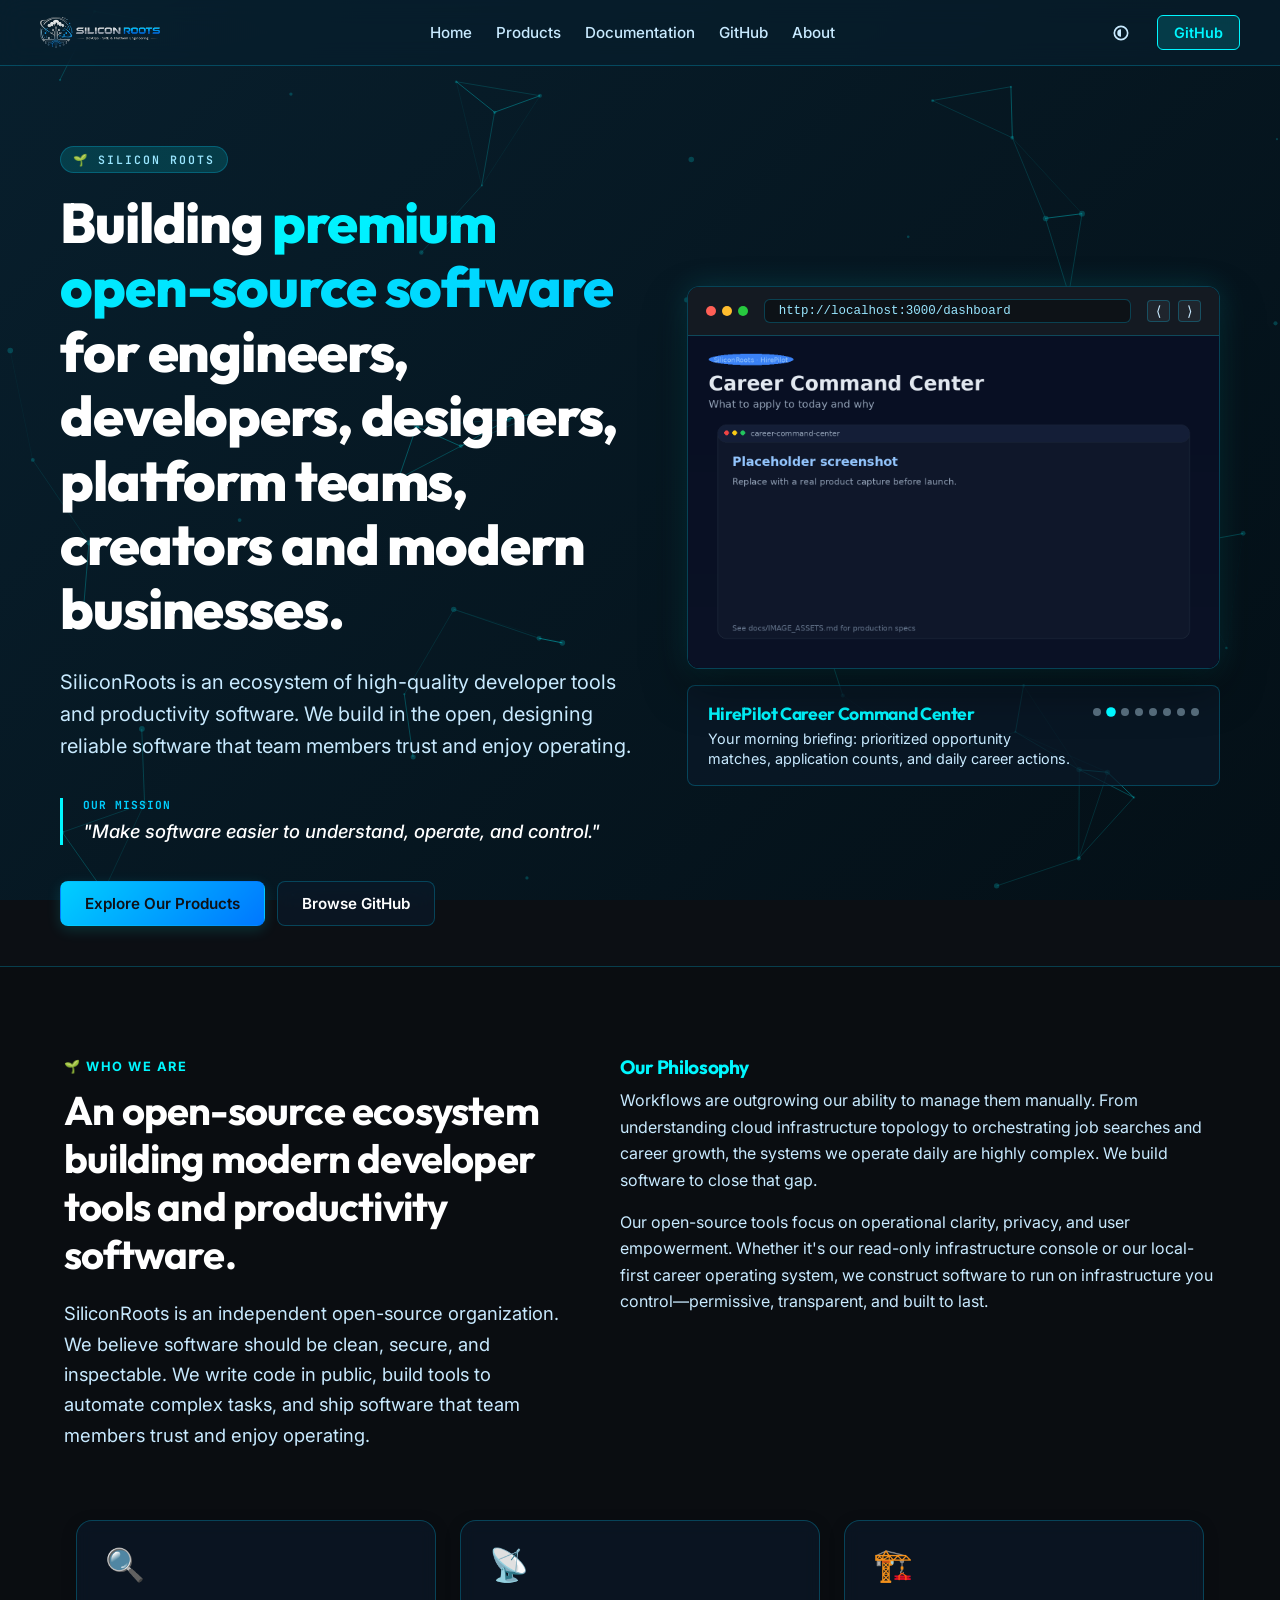
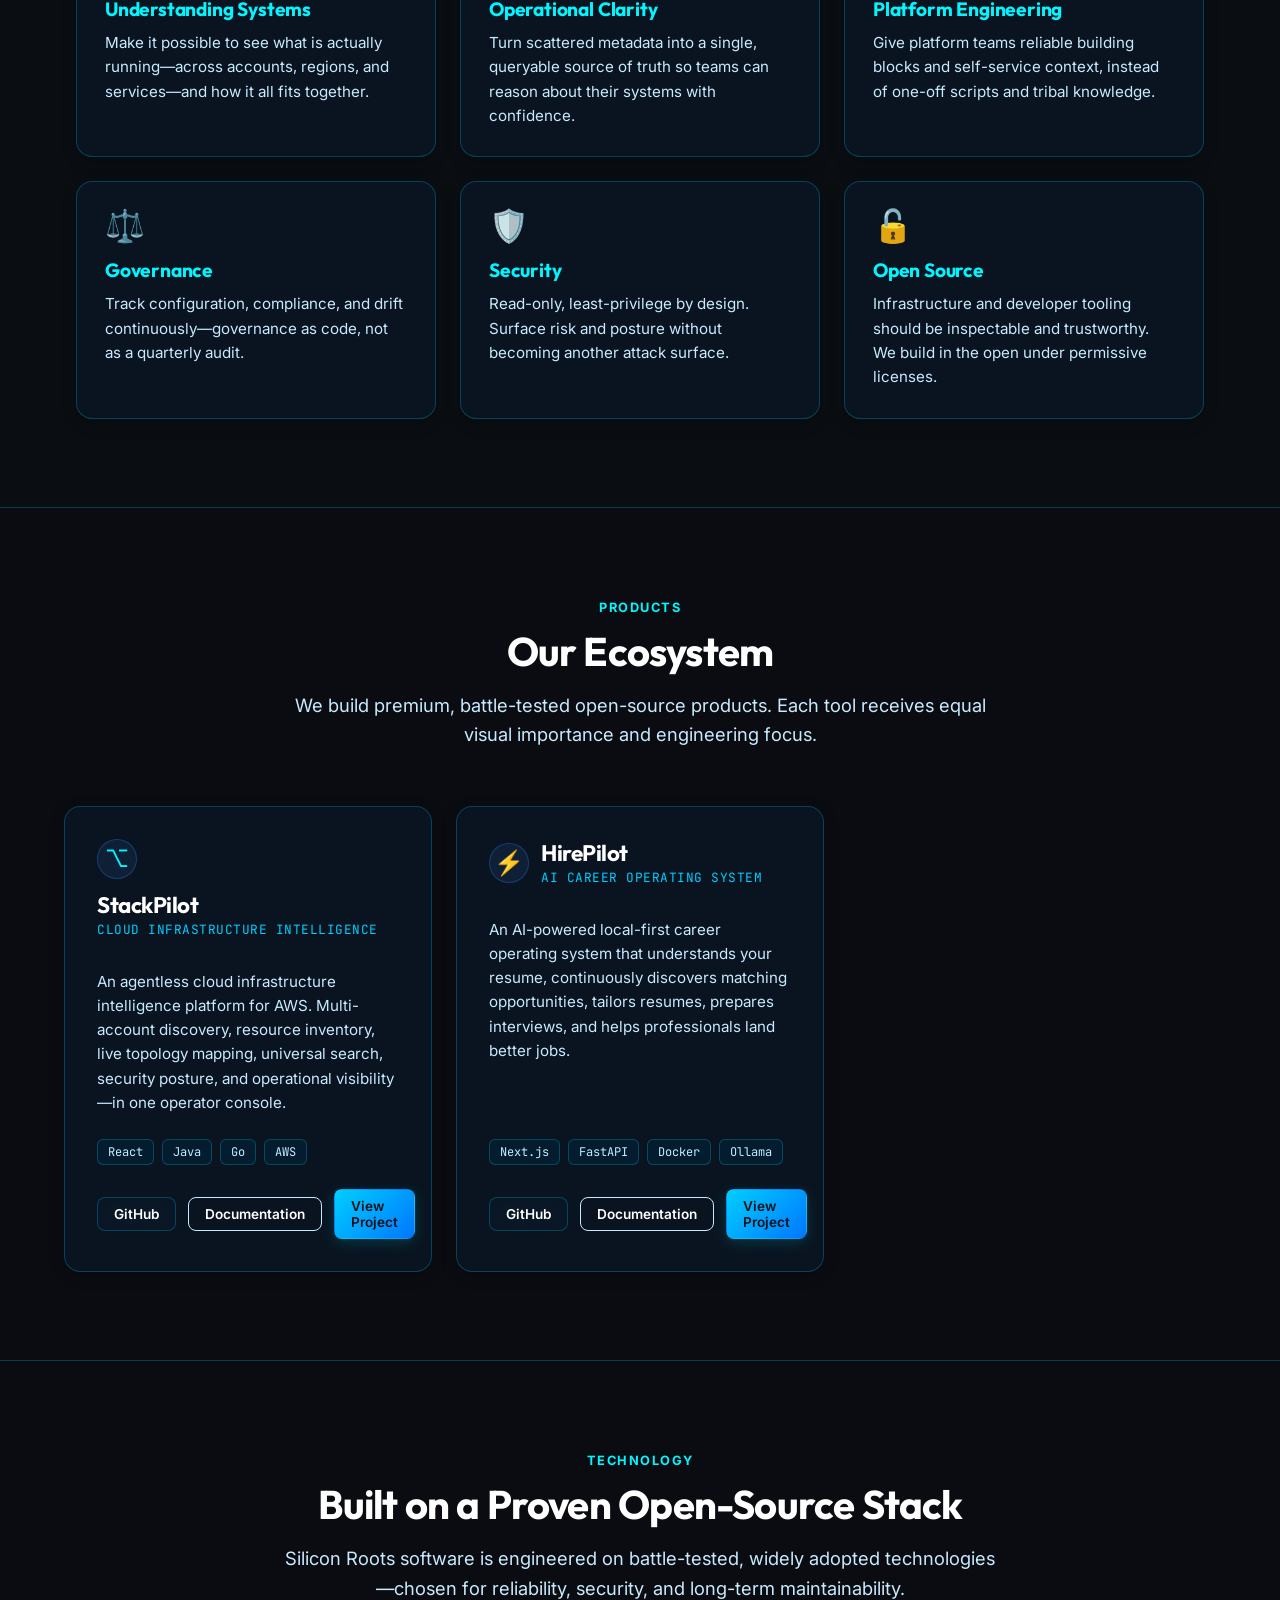
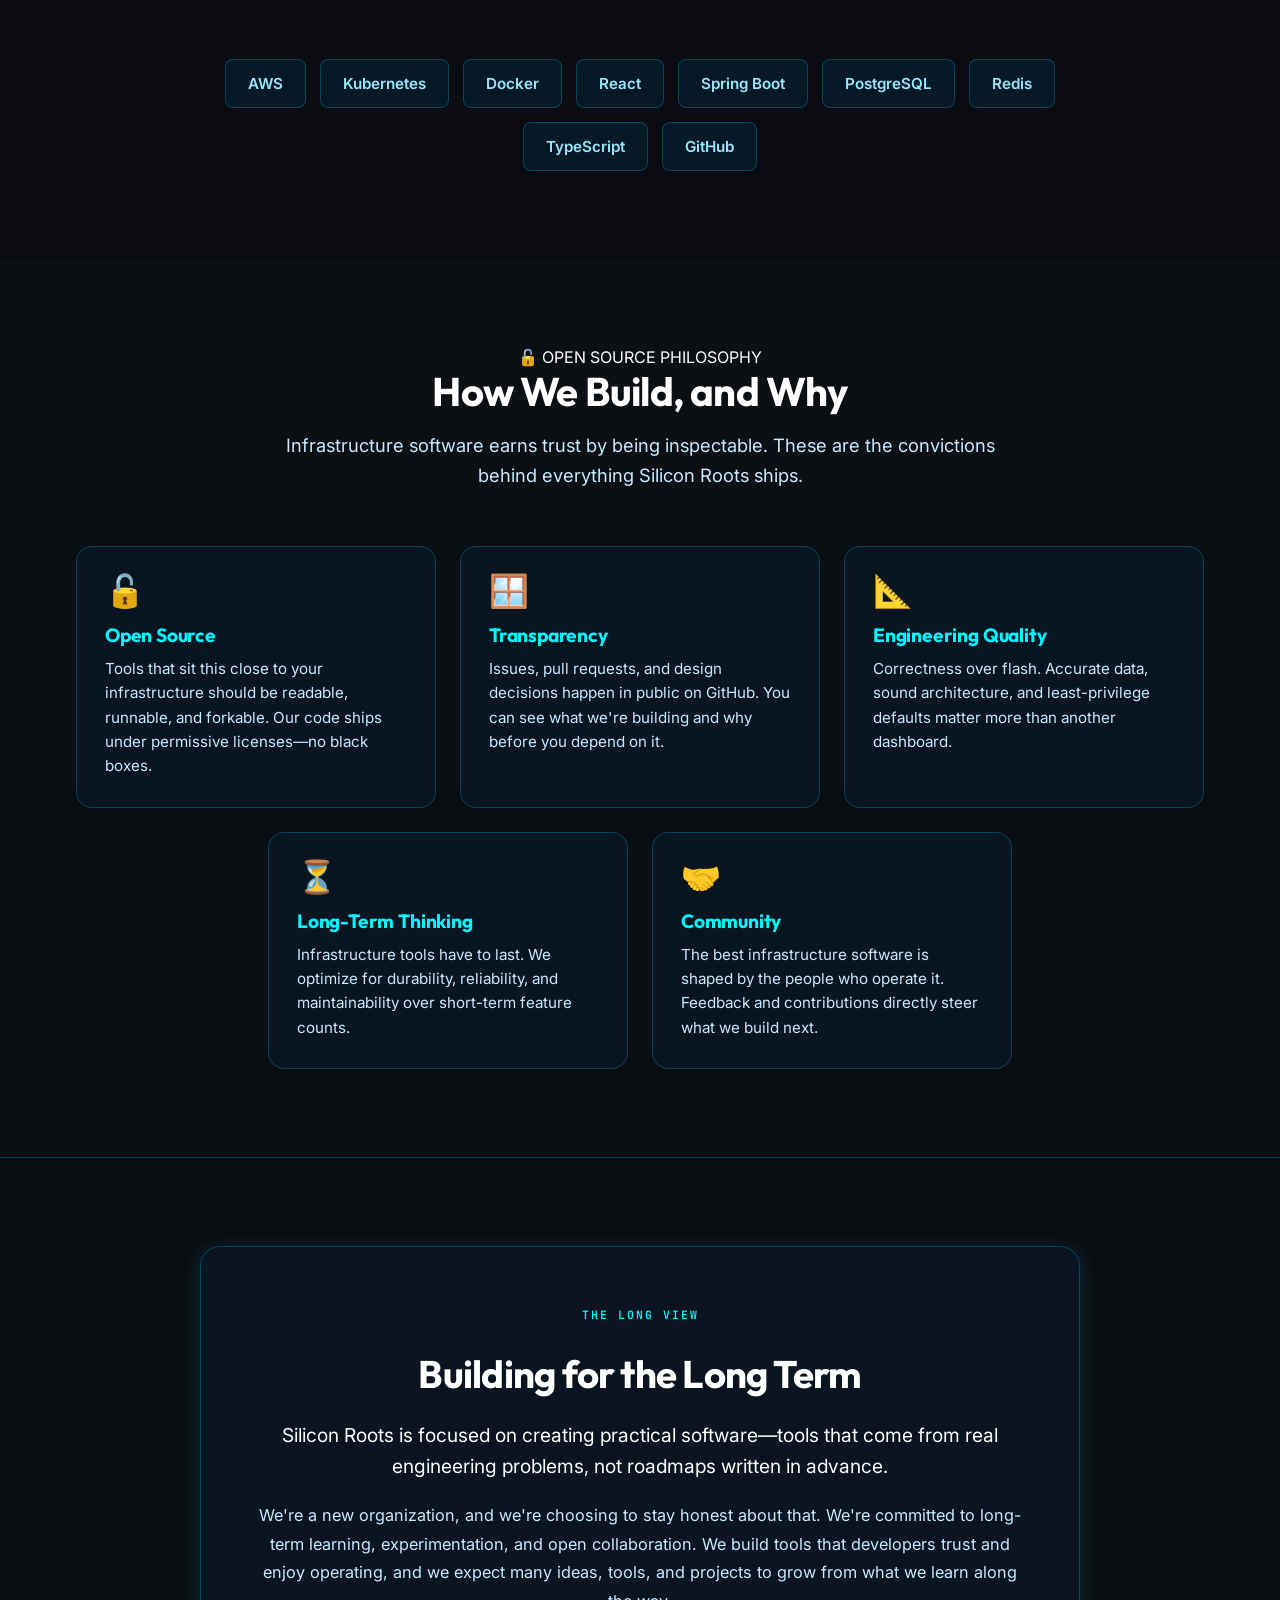
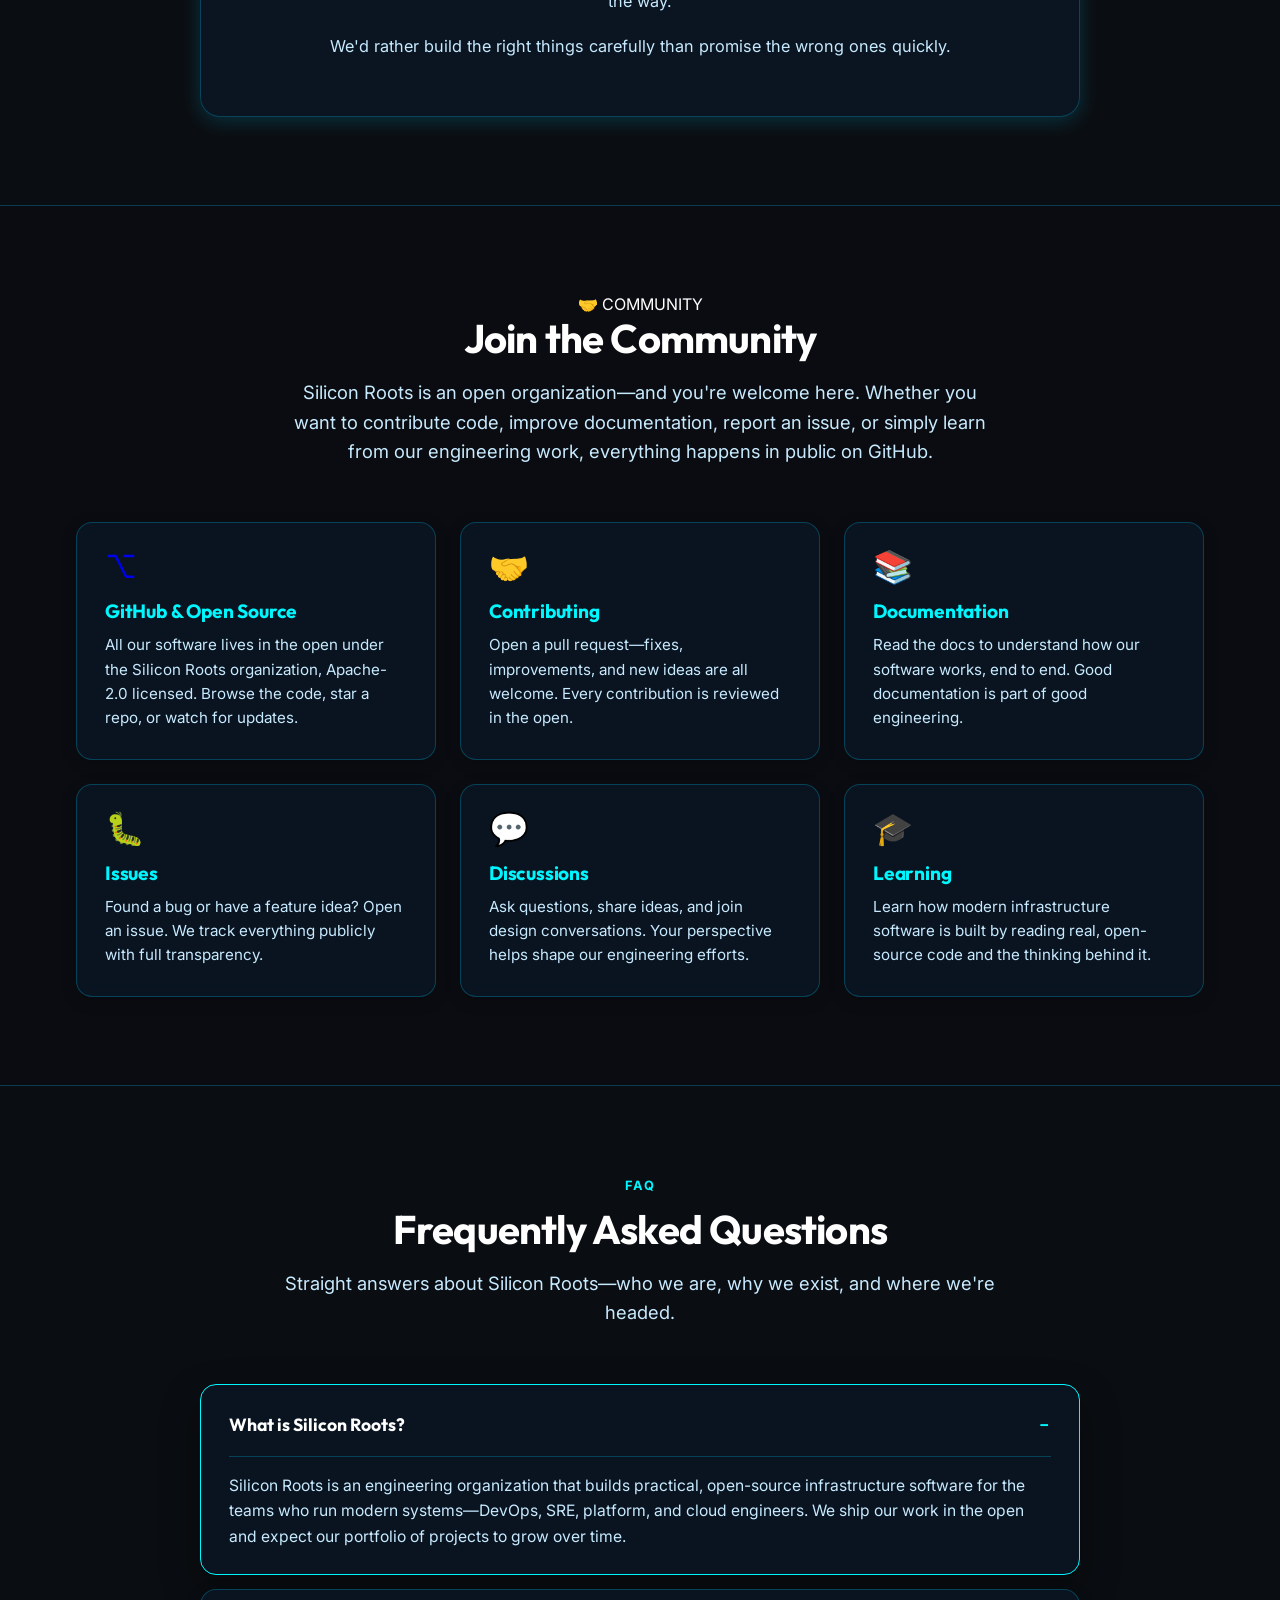
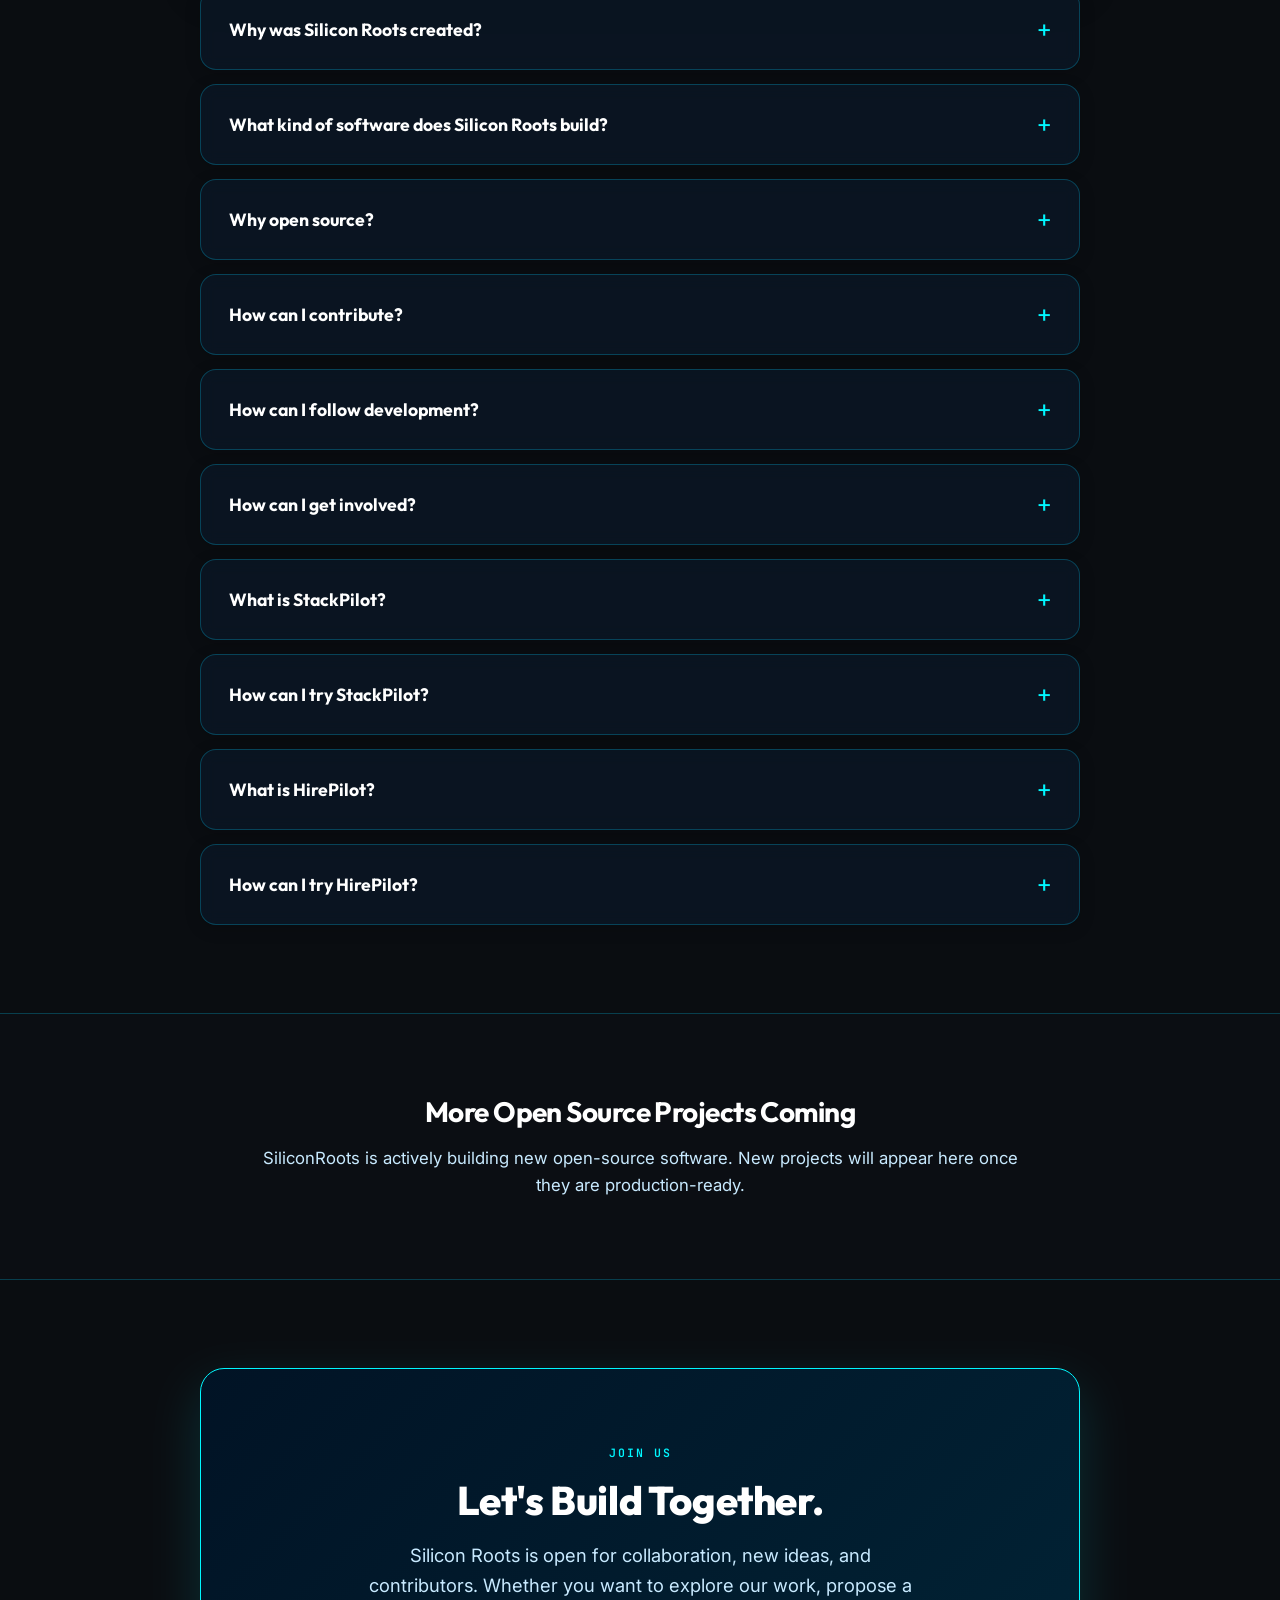
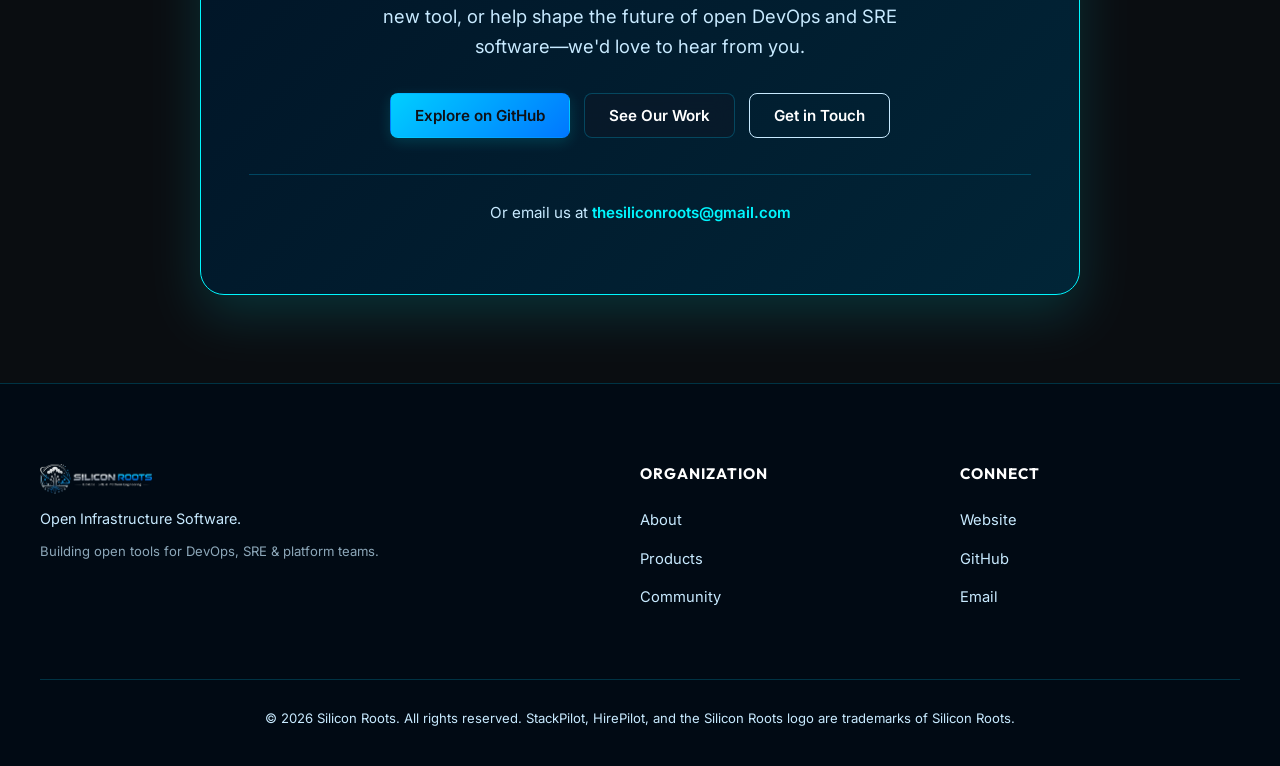
==== commit 39befa59: "docs/design: Remove coming-soon placeholder products and update grid layout" ====
--- a/index.html
+++ b/index.html
@@ -225,175 +225,65 @@
 
   <!-- Ecosystem Section -->
   <section class="projects-section" id="ecosystem">
-    <div class="section-contain        <span class="cta-tag">PRODUCTS</span>
+    <div class="section-container">
+      <div class="section-header reveal">
+        <span class="cta-tag">PRODUCTS</span>
         <h2 class="section-title">Our Ecosystem</h2>
         <p class="section-subtitle">We build premium, battle-tested open-source products. Each tool receives equal visual importance and engineering focus.</p>
       </div>
 
       <div class="projects-landscape-grid">
         <!-- StackPilot Card -->
-        <div class="project-landscape-card eco-current reveal" data-delay="100">
+        <div class="project-landscape-card reveal" data-delay="100">
           <div class="project-landscape-header">
-            <div class="project-landscape-title-group">
-              <span class="project-status active">Available</span>
-              <h3>StackPilot</h3>
+            <div class="project-landscape-title-group" style="display: flex; align-items: center; gap: 12px; margin-bottom: 12px;">
+              <span class="project-landscape-icon" style="font-size: 1.5rem; display: inline-flex; align-items: center; justify-content: center; width: 40px; height: 40px; background: rgba(59, 130, 246, 0.1); border: 1px solid rgba(59, 130, 246, 0.3); border-radius: 50%; color: var(--accent);">⌥</span>
+              <div style="display: flex; flex-direction: column;">
+                <h3 style="margin: 0; font-size: 1.4rem; color: var(--text-main); font-family: 'Outfit', sans-serif;">StackPilot</h3>
+                <span class="project-landscape-category" style="font-size: 0.8rem; color: var(--accent-secondary); font-family: var(--font-mono); text-transform: uppercase; letter-spacing: 0.5px; margin-top: 2px;">Cloud Infrastructure Intelligence</span>
+              </div>
             </div>
-            <span class="project-landscape-category">Cloud Infrastructure Intelligence</span>
           </div>
           <p class="project-landscape-desc">
-            An agentless cloud intelligence platform for AWS. Multi-account discovery, resource inventory, live topology mapping, universal search, security posture, and operational visibility—in one operator console.
+            An agentless cloud infrastructure intelligence platform for AWS. Multi-account discovery, resource inventory, live topology mapping, universal search, security posture, and operational visibility—in one operator console.
           </p>
           <div class="project-landscape-meta">
-            <span class="meta-tag">⚖️ Apache-2.0</span>
-            <span class="meta-tag">React / Java / Go</span>
-            <span class="meta-tag">Open Source</span>
+            <span class="meta-tag">React</span>
+            <span class="meta-tag">Java</span>
+            <span class="meta-tag">Go</span>
+            <span class="meta-tag">AWS</span>
           </div>
           <div class="project-landscape-actions">
             <a href="https://github.com/siliconroots/stackpilot" class="btn btn-secondary btn-sm" target="_blank" rel="noopener">GitHub</a>
             <a href="https://github.com/siliconroots/stackpilot#readme" class="btn btn-outline btn-sm" target="_blank" rel="noopener">Documentation</a>
+            <a href="products.html#stackpilot" class="btn btn-primary btn-sm">View Project</a>
           </div>
         </div>
 
         <!-- HirePilot Card -->
-        <div class="project-landscape-card eco-current reveal" data-delay="200">
+        <div class="project-landscape-card reveal" data-delay="200">
           <div class="project-landscape-header">
-            <div class="project-landscape-title-group">
-              <span class="project-status active">Available</span>
-              <h3>HirePilot</h3>
+            <div class="project-landscape-title-group" style="display: flex; align-items: center; gap: 12px; margin-bottom: 12px;">
+              <span class="project-landscape-icon" style="font-size: 1.5rem; display: inline-flex; align-items: center; justify-content: center; width: 40px; height: 40px; background: rgba(59, 130, 246, 0.1); border: 1px solid rgba(59, 130, 246, 0.3); border-radius: 50%; color: var(--accent);">⚡</span>
+              <div style="display: flex; flex-direction: column;">
+                <h3 style="margin: 0; font-size: 1.4rem; color: var(--text-main); font-family: 'Outfit', sans-serif;">HirePilot</h3>
+                <span class="project-landscape-category" style="font-size: 0.8rem; color: var(--accent-secondary); font-family: var(--font-mono); text-transform: uppercase; letter-spacing: 0.5px; margin-top: 2px;">AI Career Operating System</span>
+              </div>
             </div>
-            <span class="project-landscape-category">AI Career Operating System</span>
           </div>
           <p class="project-landscape-desc">
-            An AI-powered local-first career operating system that understands your resume, continuously discovers matching opportunities, tailors resumes, prepares interviews and helps professionals land better jobs.
+            An AI-powered local-first career operating system that understands your resume, continuously discovers matching opportunities, tailors resumes, prepares interviews, and helps professionals land better jobs.
           </p>
           <div class="project-landscape-meta">
-            <span class="meta-tag">⚖️ MIT</span>
-            <span class="meta-tag">Next.js / FastAPI / Docker</span>
-            <span class="meta-tag">Open Source</span>
+            <span class="meta-tag">Next.js</span>
+            <span class="meta-tag">FastAPI</span>
+            <span class="meta-tag">Docker</span>
+            <span class="meta-tag">Ollama</span>
           </div>
           <div class="project-landscape-actions">
             <a href="https://github.com/siliconroots/hirepilot" class="btn btn-secondary btn-sm" target="_blank" rel="noopener">GitHub</a>
             <a href="https://github.com/siliconroots/hirepilot#documentation" class="btn btn-outline btn-sm" target="_blank" rel="noopener">Documentation</a>
-          </div>
-        </div>
-
-        <!-- CostPilot Card -->
-        <div class="project-landscape-card coming-soon reveal" data-delay="300" style="opacity: 0.85;">
-          <div class="project-landscape-header">
-            <div class="project-landscape-title-group">
-              <span class="project-status pending" style="background: rgba(234, 179, 8, 0.1); color: #eab308; font-family: var(--font-mono); font-size: 0.7rem; padding: 2px 8px; border-radius: 4px; font-weight: 600;">Coming Soon</span>
-              <h3>CostPilot</h3>
-            </div>
-            <span class="project-landscape-category">Cloud Cost Orchestrator</span>
-          </div>
-          <p class="project-landscape-desc">
-            Automated cloud cost reduction, instance resizing suggestions, and budget notifications mapped across multiple cloud accounts.
-          </p>
-          <div class="project-landscape-meta">
-            <span class="meta-tag">⚖️ MIT</span>
-            <span class="meta-tag">TypeScript / Python</span>
-            <span class="meta-tag">Open Source</span>
-          </div>
-          <div class="project-landscape-actions">
-            <button class="btn btn-outline btn-sm" disabled style="cursor: not-allowed; opacity: 0.5;">GitHub</button>
-            <button class="btn btn-outline btn-sm" disabled style="cursor: not-allowed; opacity: 0.5;">Documentation</button>
-          </div>
-        </div>
-
-        <!-- InfraPilot Card -->
-        <div class="project-landscape-card coming-soon reveal" data-delay="400" style="opacity: 0.85;">
-          <div class="project-landscape-header">
-            <div class="project-landscape-title-group">
-              <span class="project-status pending" style="background: rgba(234, 179, 8, 0.1); color: #eab308; font-family: var(--font-mono); font-size: 0.7rem; padding: 2px 8px; border-radius: 4px; font-weight: 600;">Coming Soon</span>
-              <h3>InfraPilot</h3>
-            </div>
-            <span class="project-landscape-category">IaC Code Generator</span>
-          </div>
-          <p class="project-landscape-desc">
-            Translate architectural drawings and natural language requests into production-ready Terraform, Pulumi, or OpenTofu modules.
-          </p>
-          <div class="project-landscape-meta">
-            <span class="meta-tag">⚖️ MIT</span>
-            <span class="meta-tag">Go / Python</span>
-            <span class="meta-tag">Open Source</span>
-          </div>
-          <div class="project-landscape-actions">
-            <button class="btn btn-outline btn-sm" disabled style="cursor: not-allowed; opacity: 0.5;">GitHub</button>
-            <button class="btn btn-outline btn-sm" disabled style="cursor: not-allowed; opacity: 0.5;">Documentation</button>
-          </div>
-        </div>
-
-        <!-- DocPilot Card -->
-        <div class="project-landscape-card coming-soon reveal" data-delay="100" style="opacity: 0.85;">
-          <div class="project-landscape-header">
-            <div class="project-landscape-title-group">
-              <span class="project-status pending" style="background: rgba(234, 179, 8, 0.1); color: #eab308; font-family: var(--font-mono); font-size: 0.7rem; padding: 2px 8px; border-radius: 4px; font-weight: 600;">Coming Soon</span>
-              <h3>DocPilot</h3>
-            </div>
-            <span class="project-landscape-category">Developer Documentation Assistant</span>
-          </div>
-          <p class="project-landscape-desc">
-            Context-aware AI documentation builder that scans repositories and auto-generates comprehensive design guides, runbooks, and diagrams.
-          </p>
-          <div class="project-landscape-meta">
-            <span class="meta-tag">⚖️ MIT</span>
-            <span class="meta-tag">TypeScript / Rust</span>
-            <span class="meta-tag">Open Source</span>
-          </div>
-          <div class="project-landscape-actions">
-            <button class="btn btn-outline btn-sm" disabled style="cursor: not-allowed; opacity: 0.5;">GitHub</button>
-            <button class="btn btn-outline btn-sm" disabled style="cursor: not-allowed; opacity: 0.5;">Documentation</button>
-          </div>
-        </div>
-
-        <!-- DeployPilot Card -->
-        <div class="project-landscape-card coming-soon reveal" data-delay="200" style="opacity: 0.85;">
-          <div class="project-landscape-header">
-            <div class="project-landscape-title-group">
-              <span class="project-status pending" style="background: rgba(234, 179, 8, 0.1); color: #eab308; font-family: var(--font-mono); font-size: 0.7rem; padding: 2px 8px; border-radius: 4px; font-weight: 600;">Coming Soon</span>
-              <h3>DeployPilot</h3>
-            </div>
-            <span class="project-landscape-category">Continuous Deployment Engine</span>
-          </div>
-          <p class="project-landscape-desc">
-            A GitOps-based pipeline orchestrator featuring automated canary progressive delivery, traffic shifting, and health validation.
-          </p>
-          <div class="project-landscape-meta">
-            <span class="meta-tag">⚖️ MIT</span>
-            <span class="meta-tag">Go / Kubernetes</span>
-            <span class="meta-tag">Open Source</span>
-          </div>
-          <div class="project-landscape-actions">
-            <button class="btn btn-outline btn-sm" disabled style="cursor: not-allowed; opacity: 0.5;">GitHub</button>
-            <button class="btn btn-outline btn-sm" disabled style="cursor: not-allowed; opacity: 0.5;">Documentation</button>
-          </div>
-        </div>
-
-        <!-- FlowPilot Card -->
-        <div class="project-landscape-card coming-soon reveal" data-delay="300" style="opacity: 0.85;">
-          <div class="project-landscape-header">
-            <div class="project-landscape-title-group">
-              <span class="project-status pending" style="background: rgba(234, 179, 8, 0.1); color: #eab308; font-family: var(--font-mono); font-size: 0.7rem; padding: 2px 8px; border-radius: 4px; font-weight: 600;">Coming Soon</span>
-              <h3>FlowPilot</h3>
-            </div>
-            <span class="project-landscape-category">Event-Driven Workflow Automator</span>
-          </div>
-          <p class="project-landscape-desc">
-            Visual workflow and pipeline designer mapping events across standard developer tools, message queues, and API webhooks.
-          </p>
-          <div class="project-landscape-meta">
-            <span class="meta-tag">⚖️ MIT</span>
-            <span class="meta-tag">TypeScript / Node.js</span>
-            <span class="meta-tag">Open Source</span>
-          </div>
-          <div class="project-landscape-actions">
-            <button class="btn btn-outline btn-sm" disabled style="cursor: not-allowed; opacity: 0.5;">GitHub</button>
-            <button class="btn btn-outline btn-sm" disabled style="cursor: not-allowed; opacity: 0.5;">Documentation</button>
-          </div>
-        </div>
-      </div>
-    </div>
-  </section>ocal automation, and custom templates)</span>
+            <a href="products.html#hirepilot" class="btn btn-primary btn-sm">View Project</a>
           </div>
         </div>
       </div>
@@ -628,6 +518,16 @@
     </div>
   </section>
 
+  <!-- More Projects Coming Section -->
+  <section class="coming-soon-section" id="coming-soon" style="border-top: 1px solid var(--card-border); padding: 80px 0; background: rgba(0, 0, 0, 0.02);">
+    <div class="section-container" style="text-align: center; max-width: 800px; margin: 0 auto; padding: 0 20px;">
+      <h3 style="font-family: 'Outfit', sans-serif; font-size: 1.75rem; font-weight: 700; color: var(--text-main); margin-bottom: 16px;">More Open Source Projects Coming</h3>
+      <p style="font-family: 'Inter', sans-serif; font-size: 1.05rem; color: var(--text-muted); line-height: 1.6; margin: 0;">
+        SiliconRoots is actively building new open-source software. New projects will appear here once they are production-ready.
+      </p>
+    </div>
+  </section>
+
   <!-- Contact CTA Section -->
   <section class="ready-cta-section" id="contact">
     <div class="section-container">
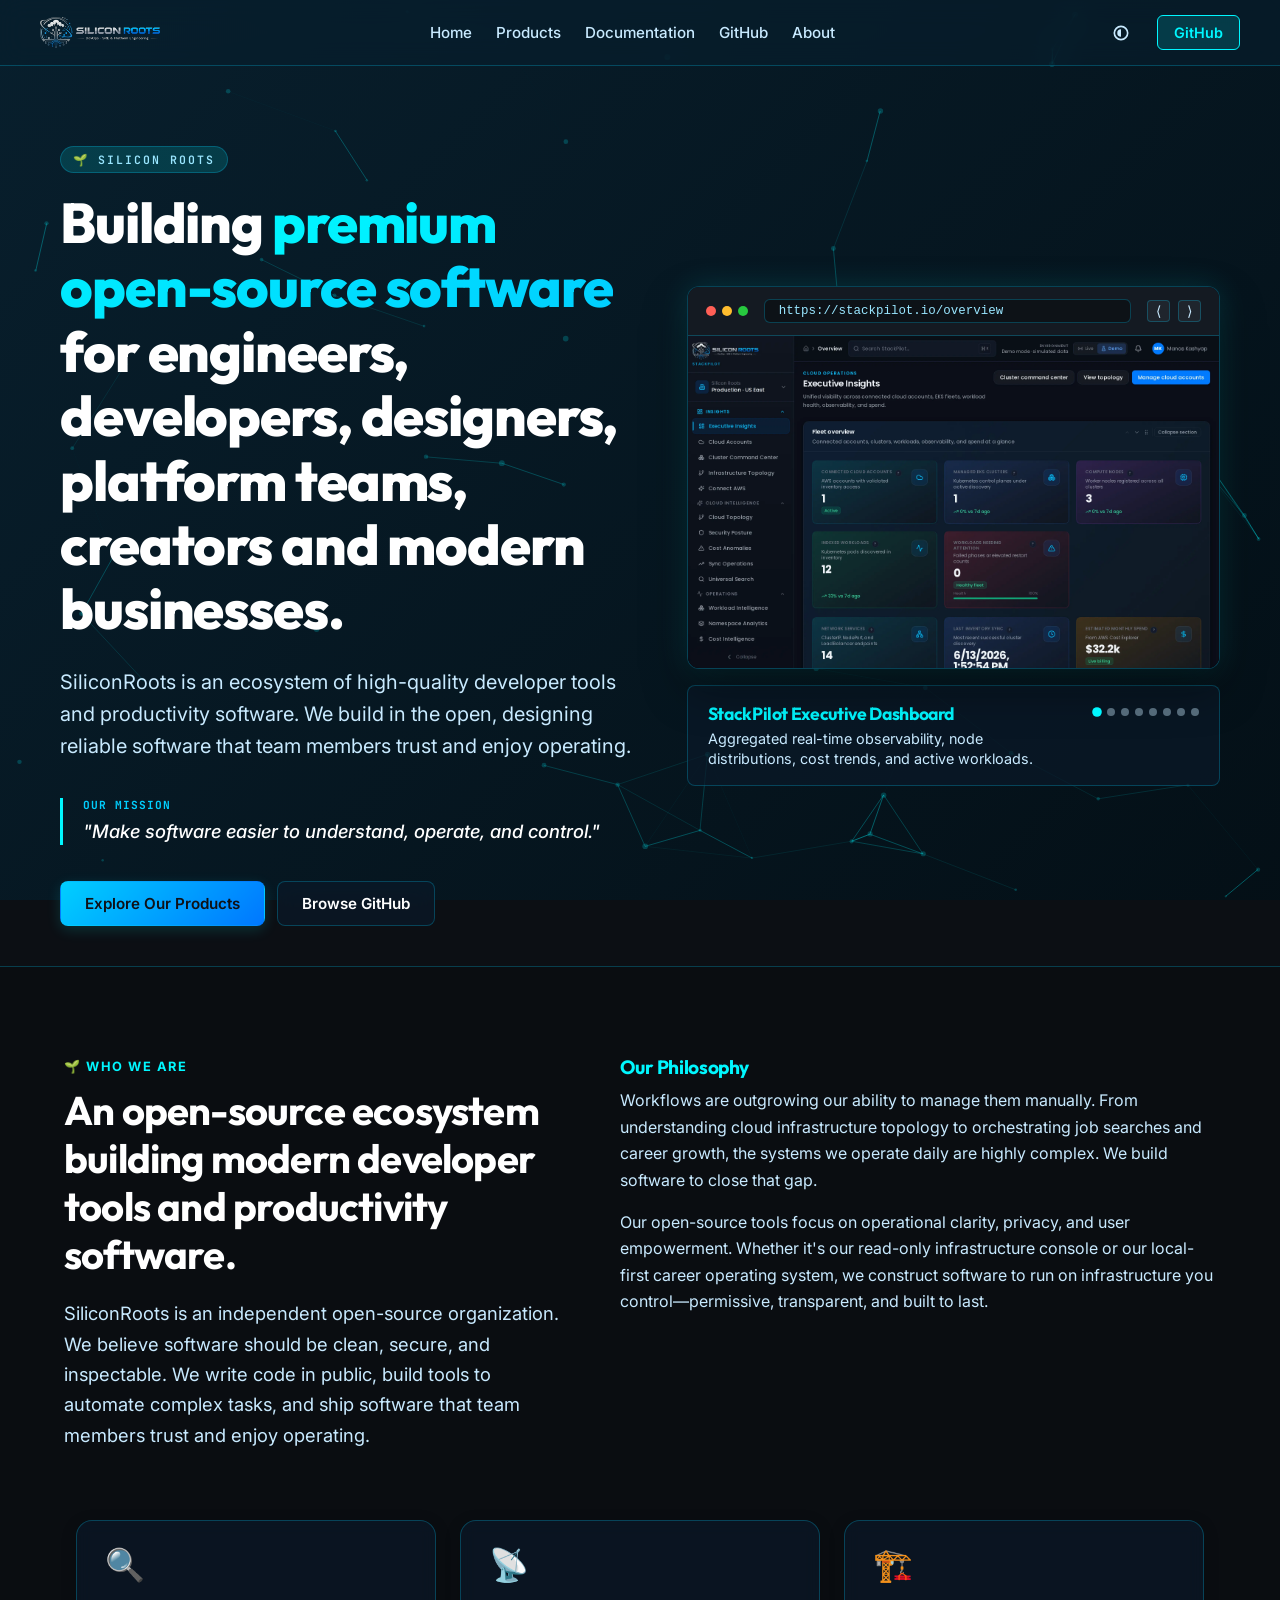
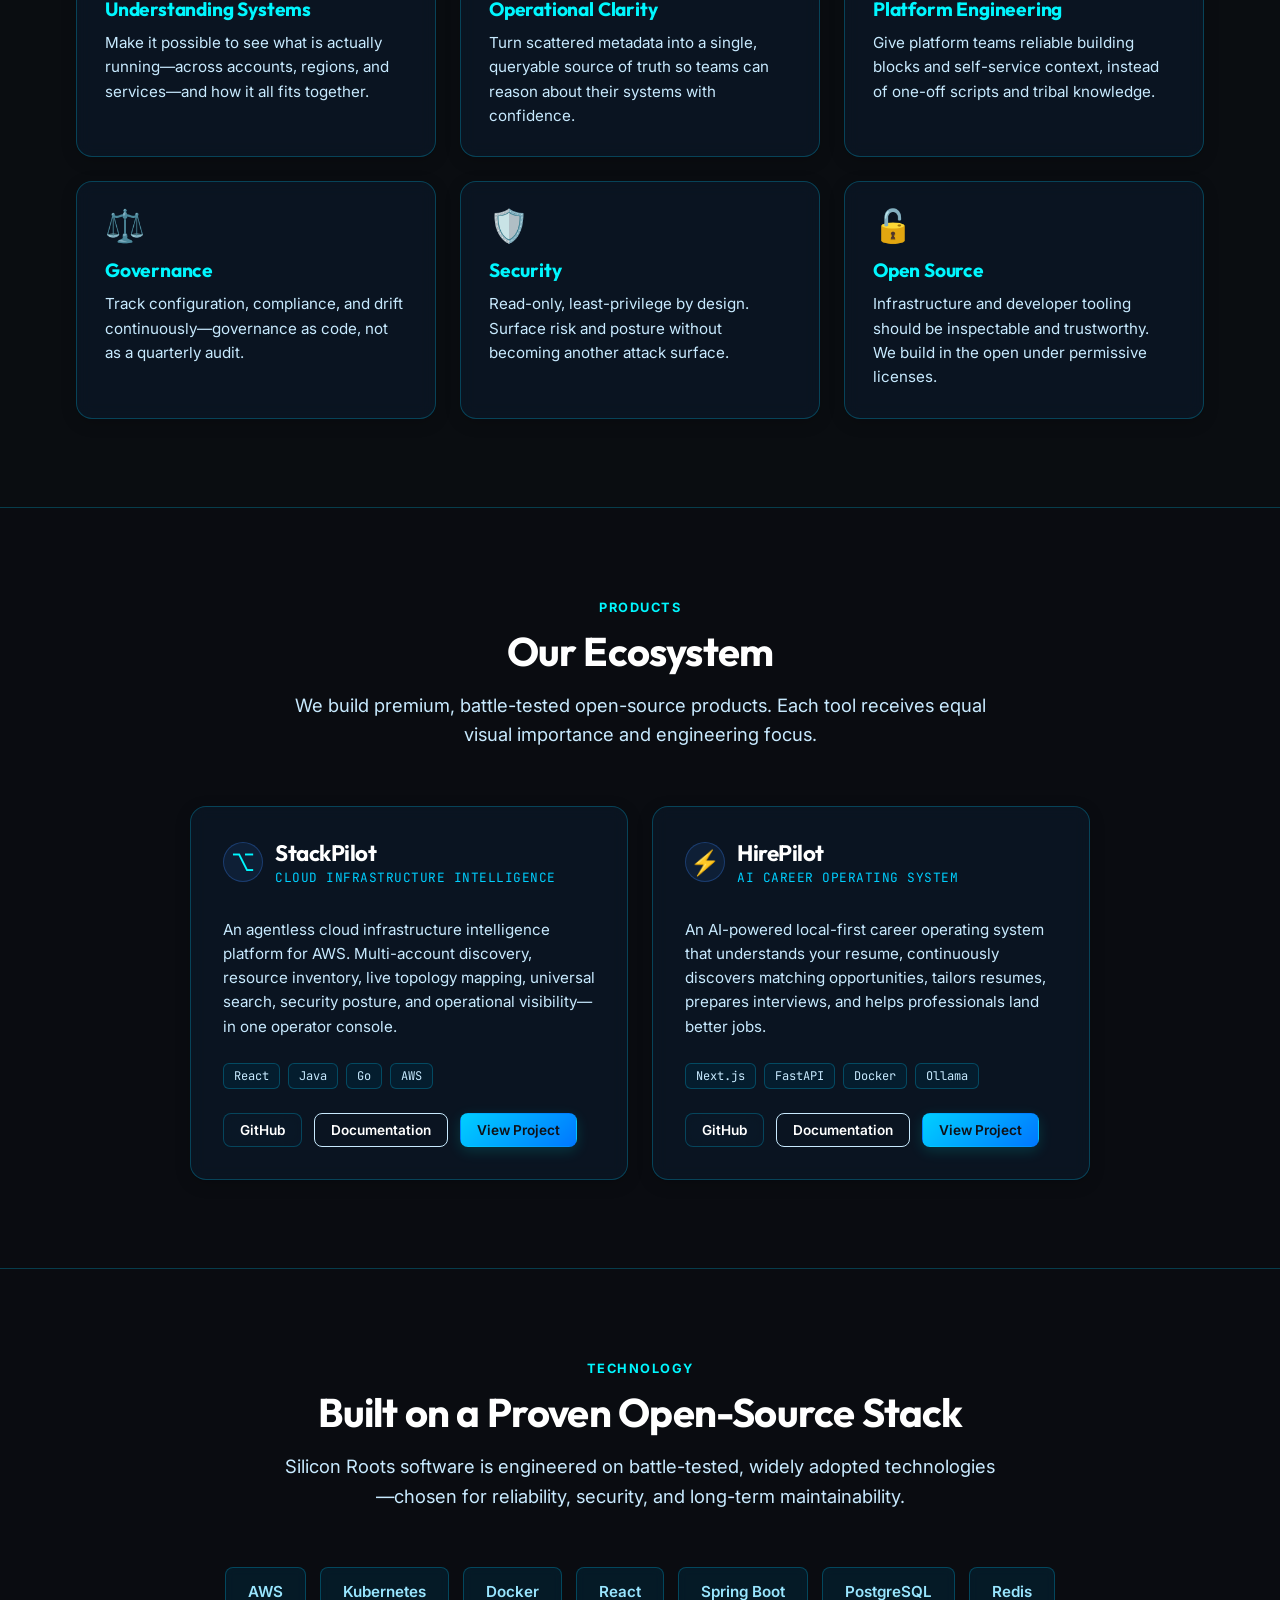
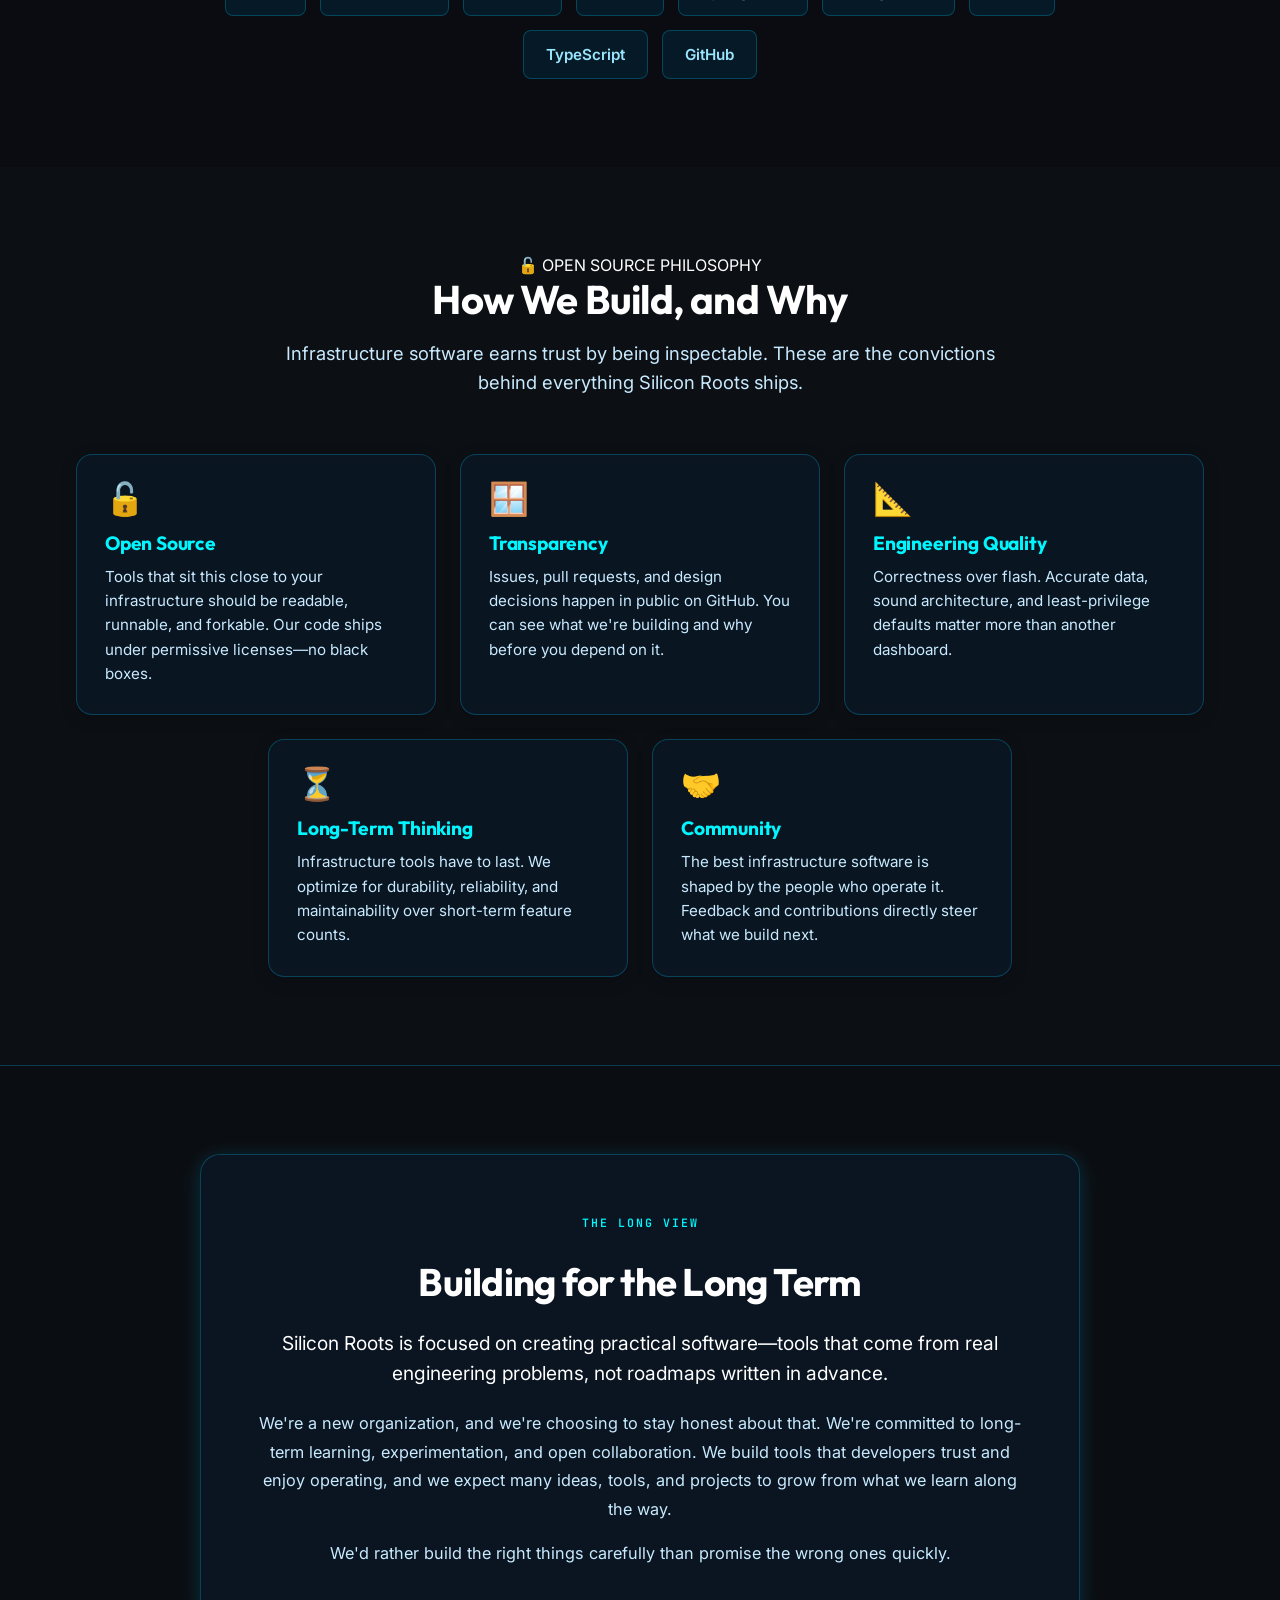
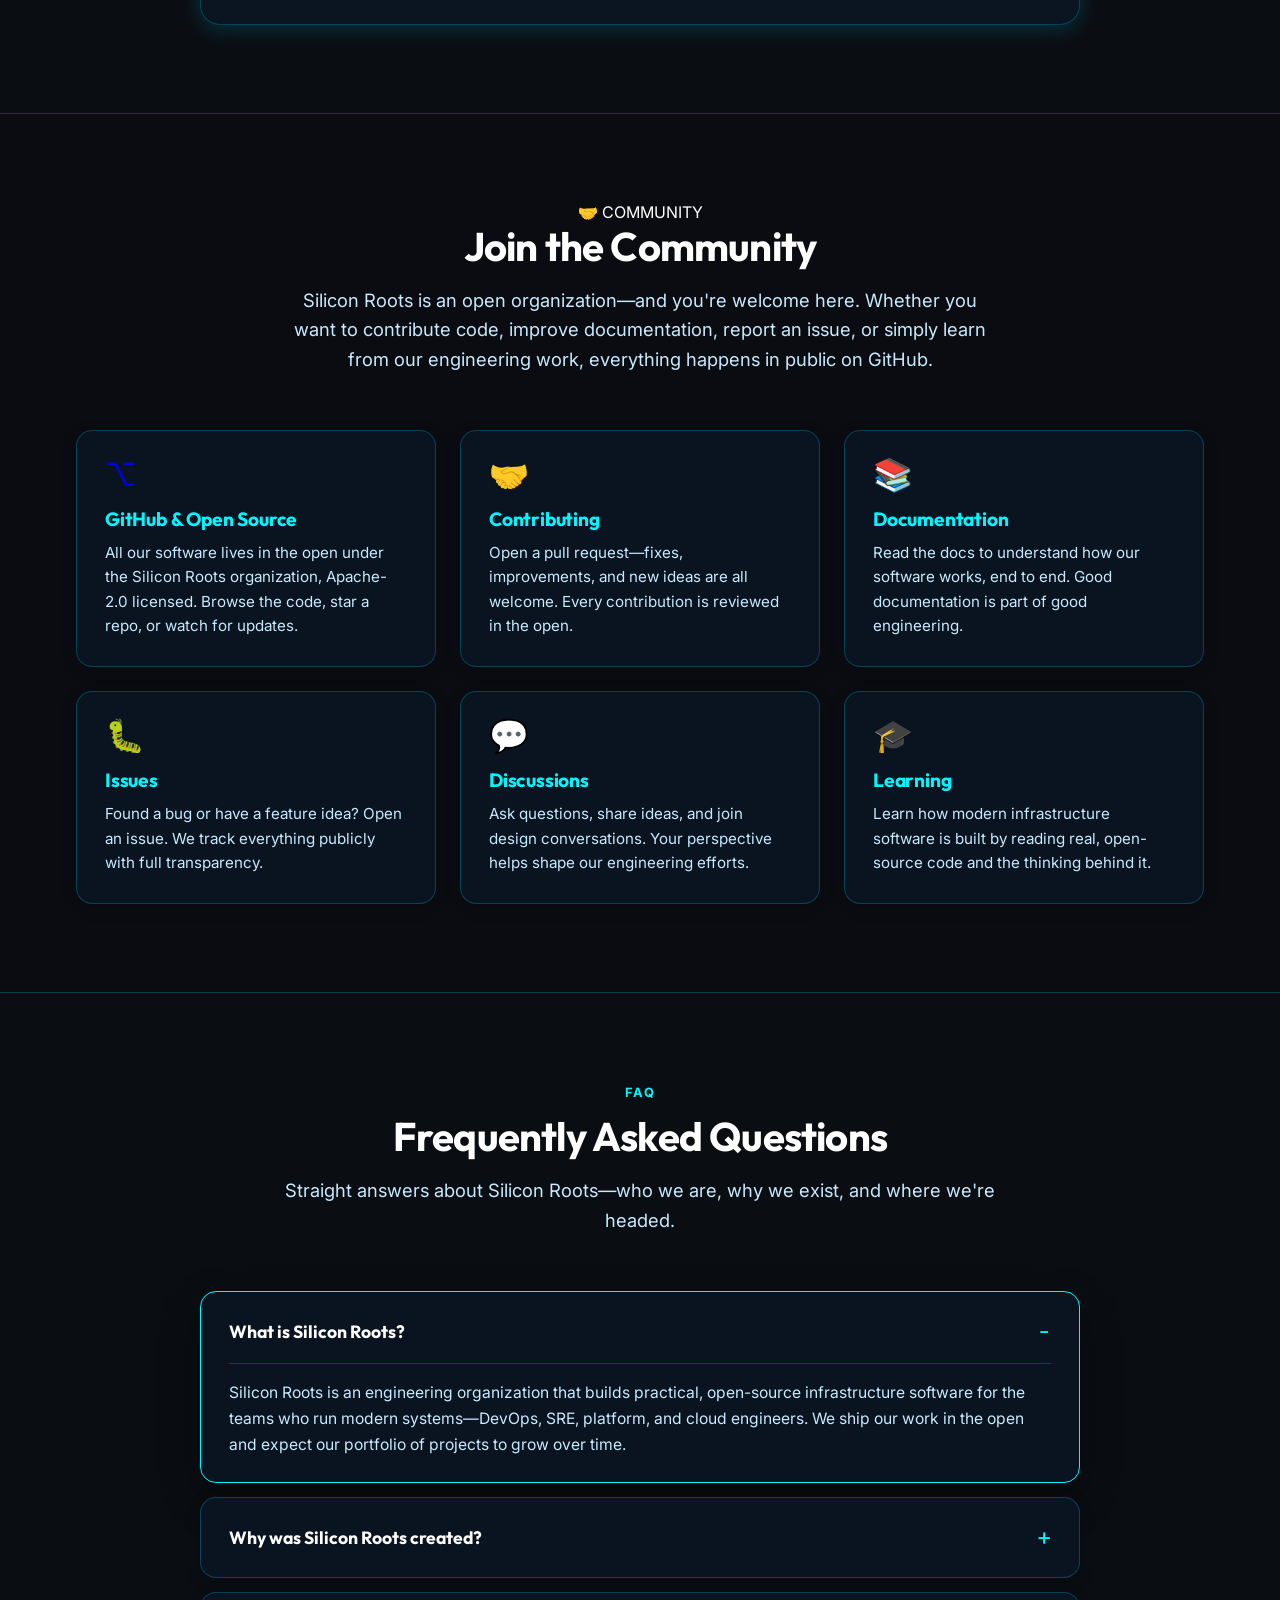
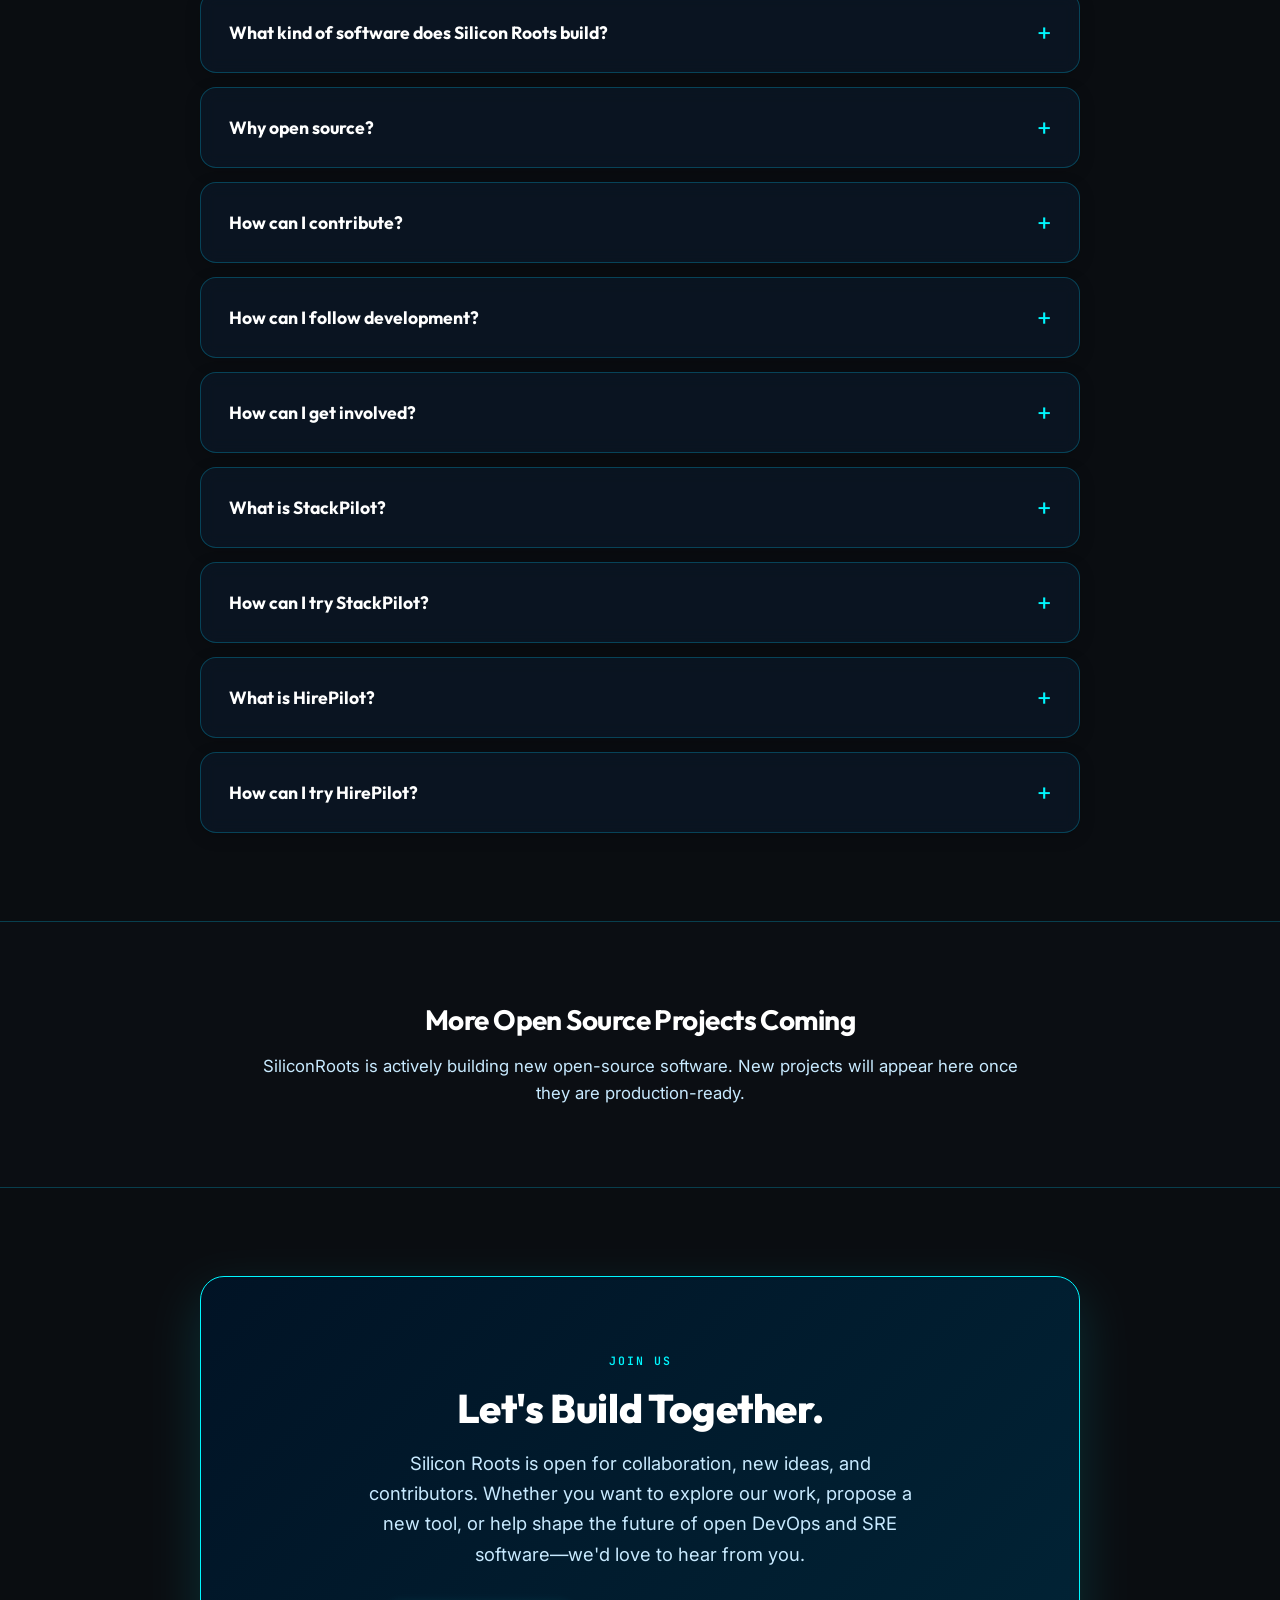
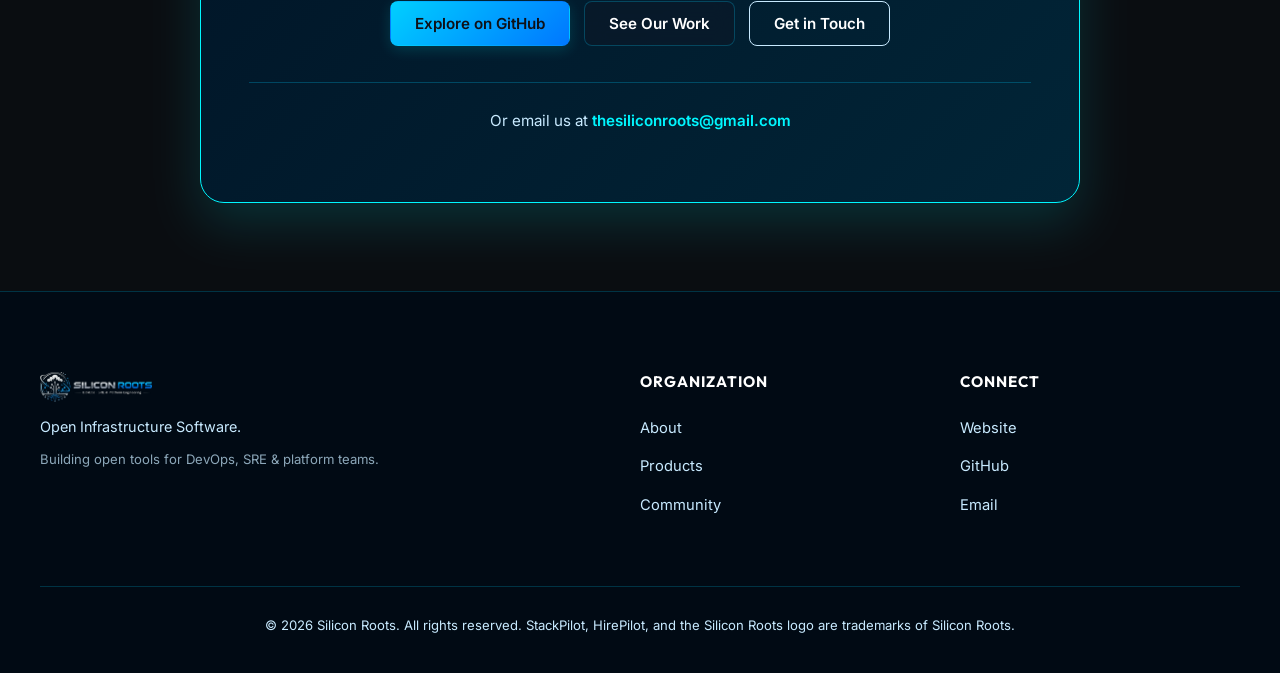
==== commit 9499a78d: "style/assets: Center align products grid and sync HirePilot screenshot assets" ====
--- a/index.html
+++ b/index.html
@@ -232,7 +232,7 @@
         <p class="section-subtitle">We build premium, battle-tested open-source products. Each tool receives equal visual importance and engineering focus.</p>
       </div>
 
-      <div class="projects-landscape-grid">
+      <div class="projects-landscape-grid" style="justify-content: center; max-width: 900px; margin-left: auto; margin-right: auto;">
         <!-- StackPilot Card -->
         <div class="project-landscape-card reveal" data-delay="100">
           <div class="project-landscape-header">
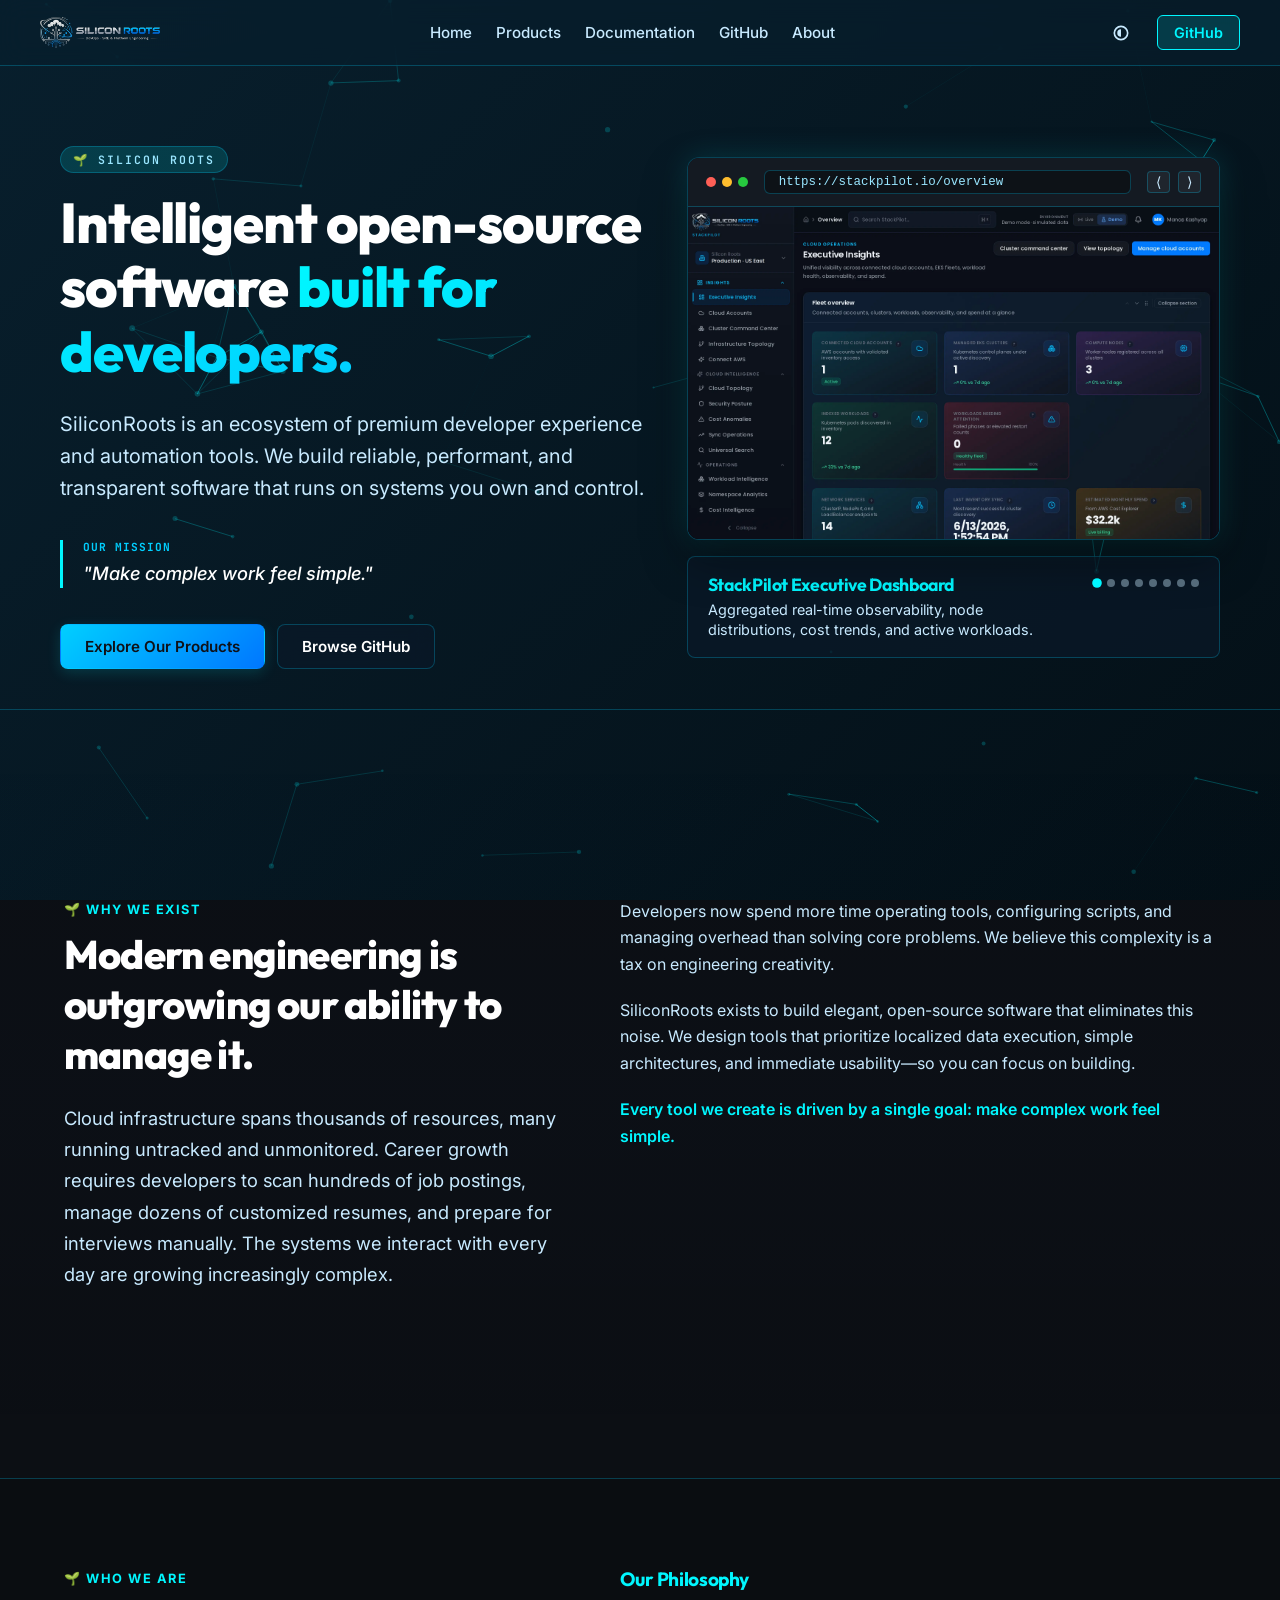
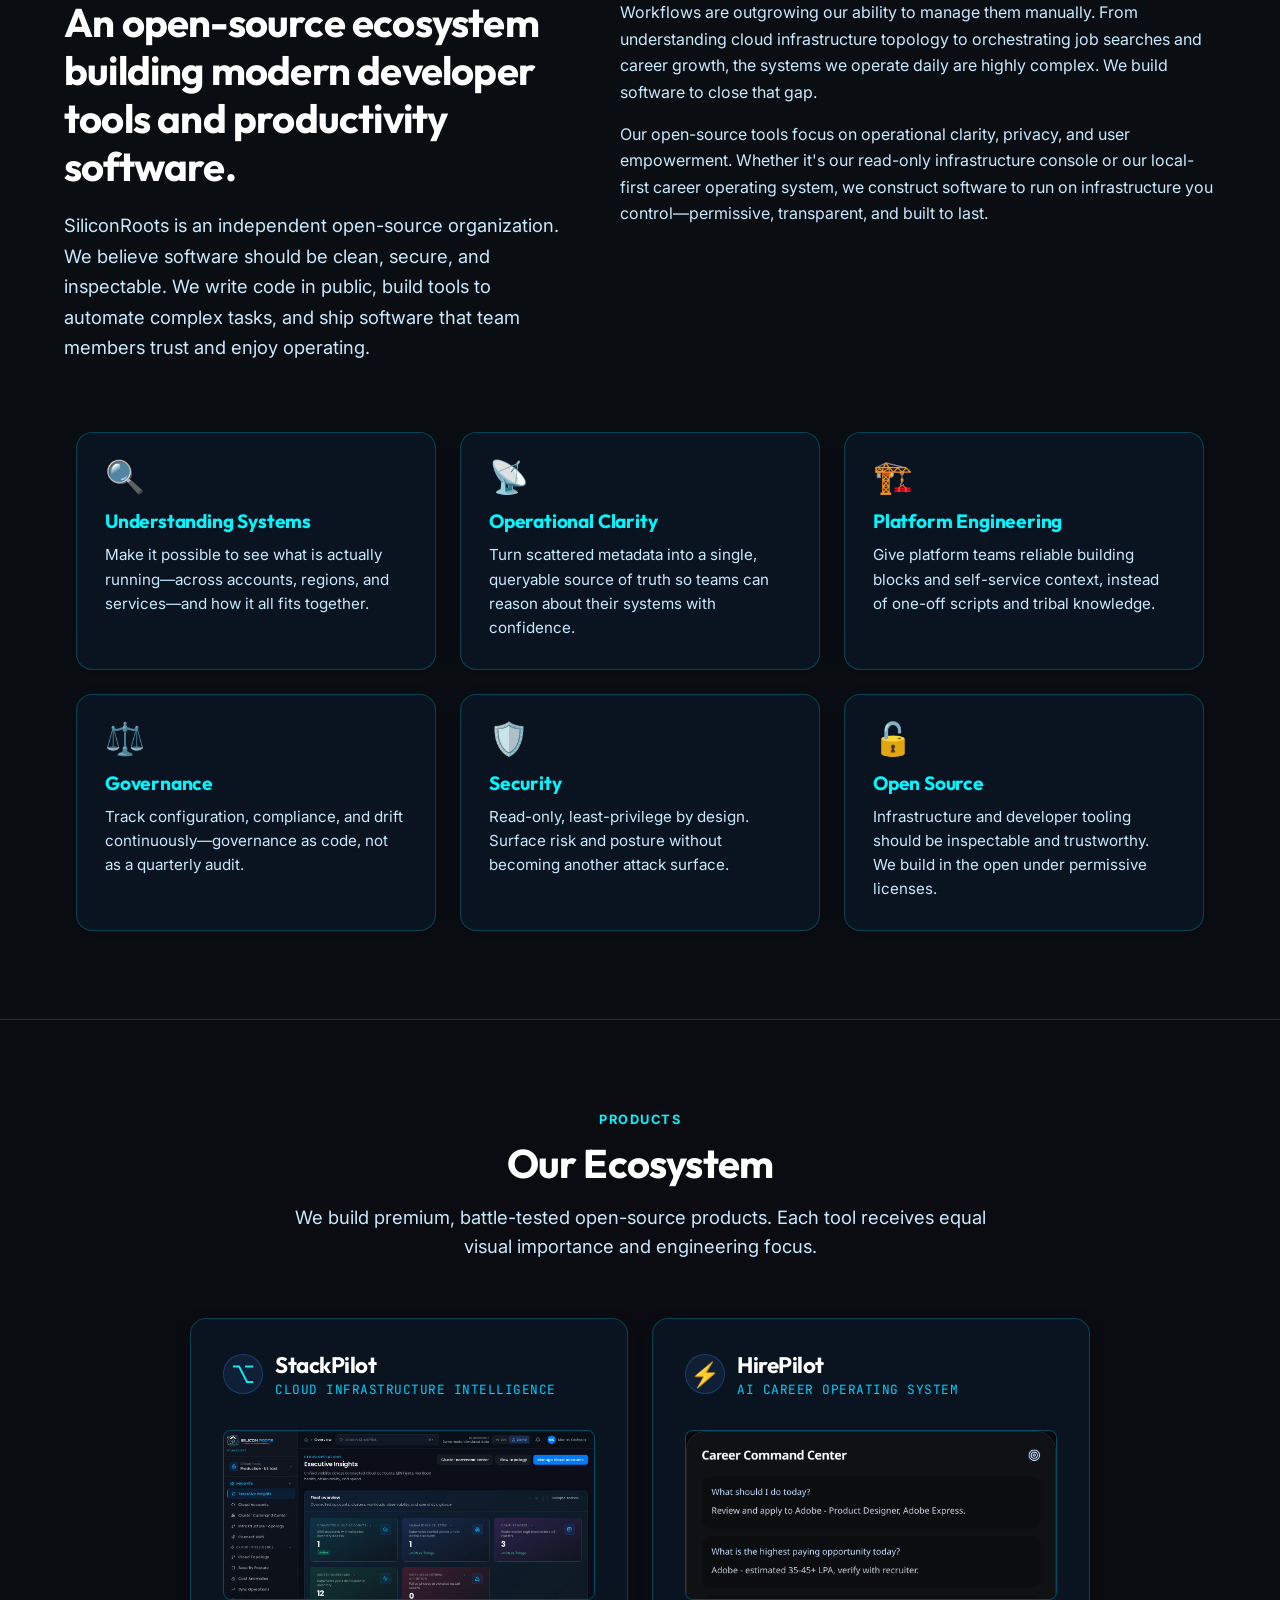
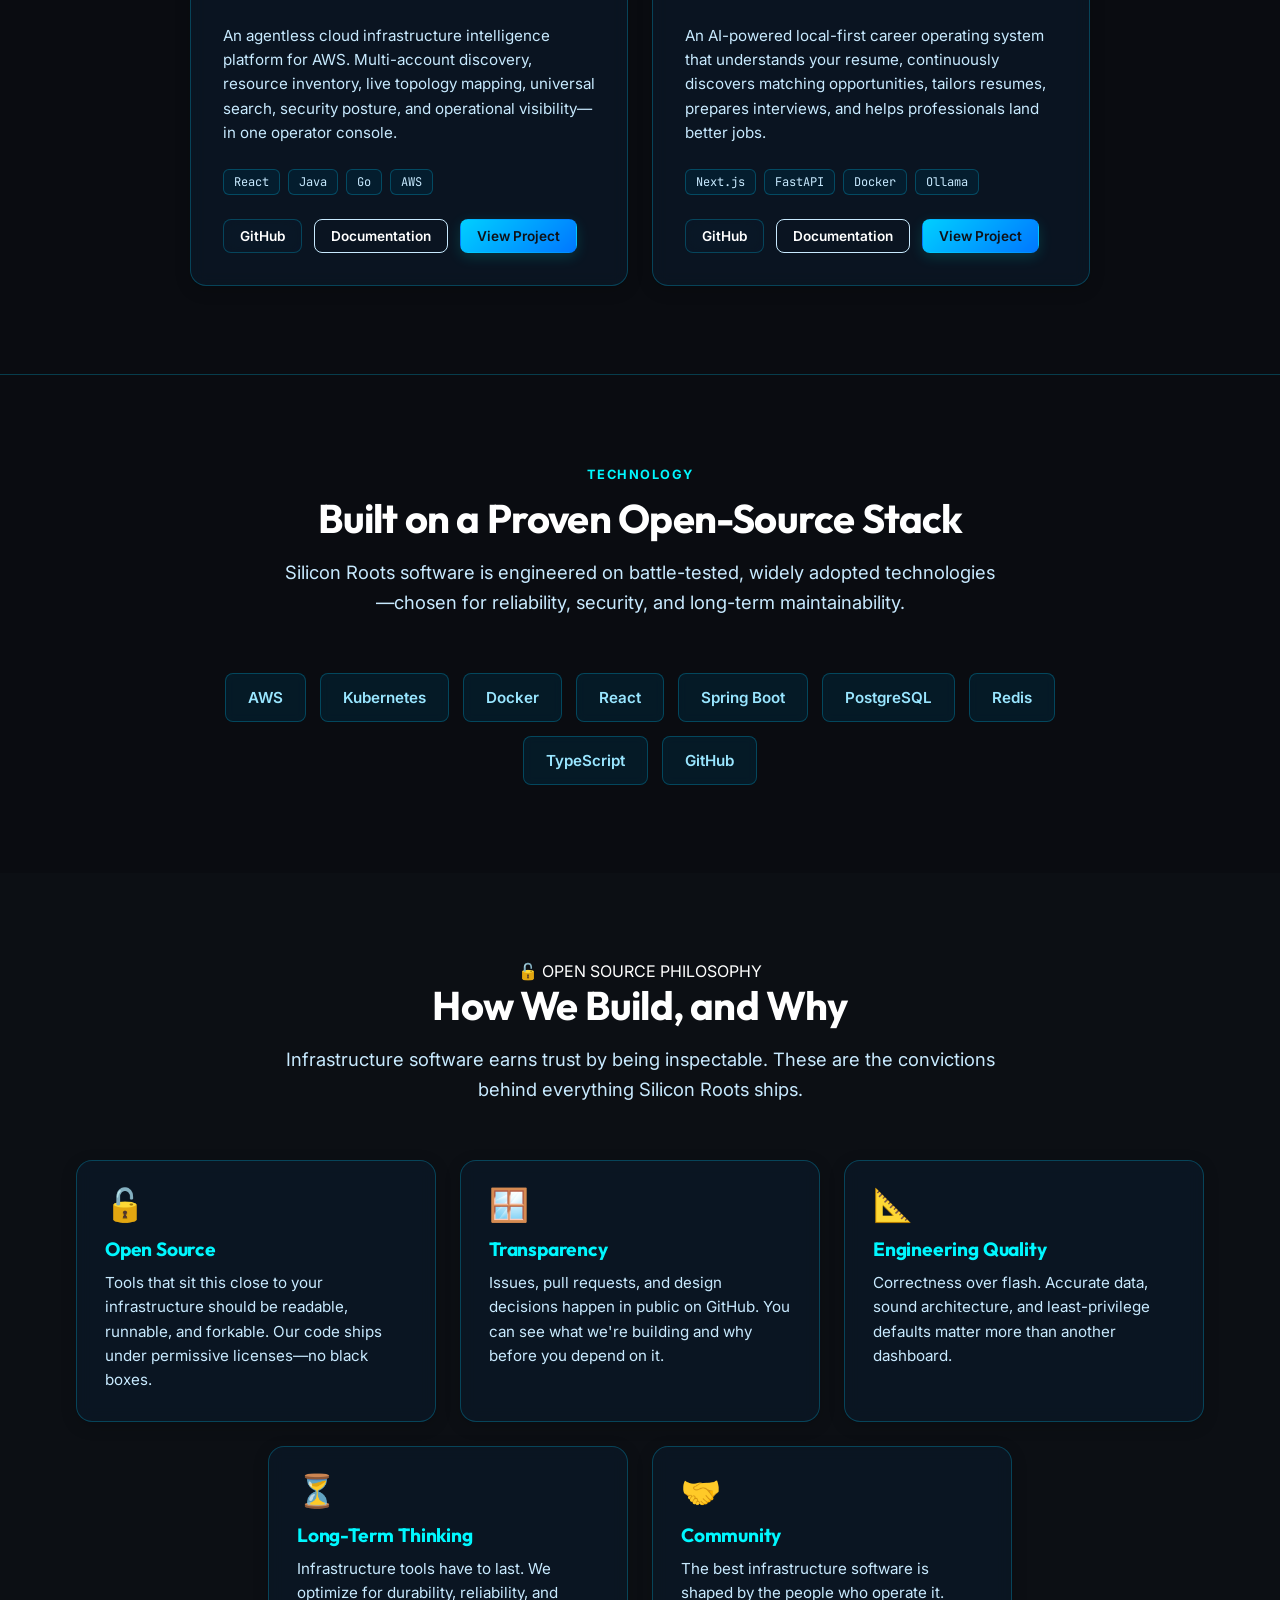
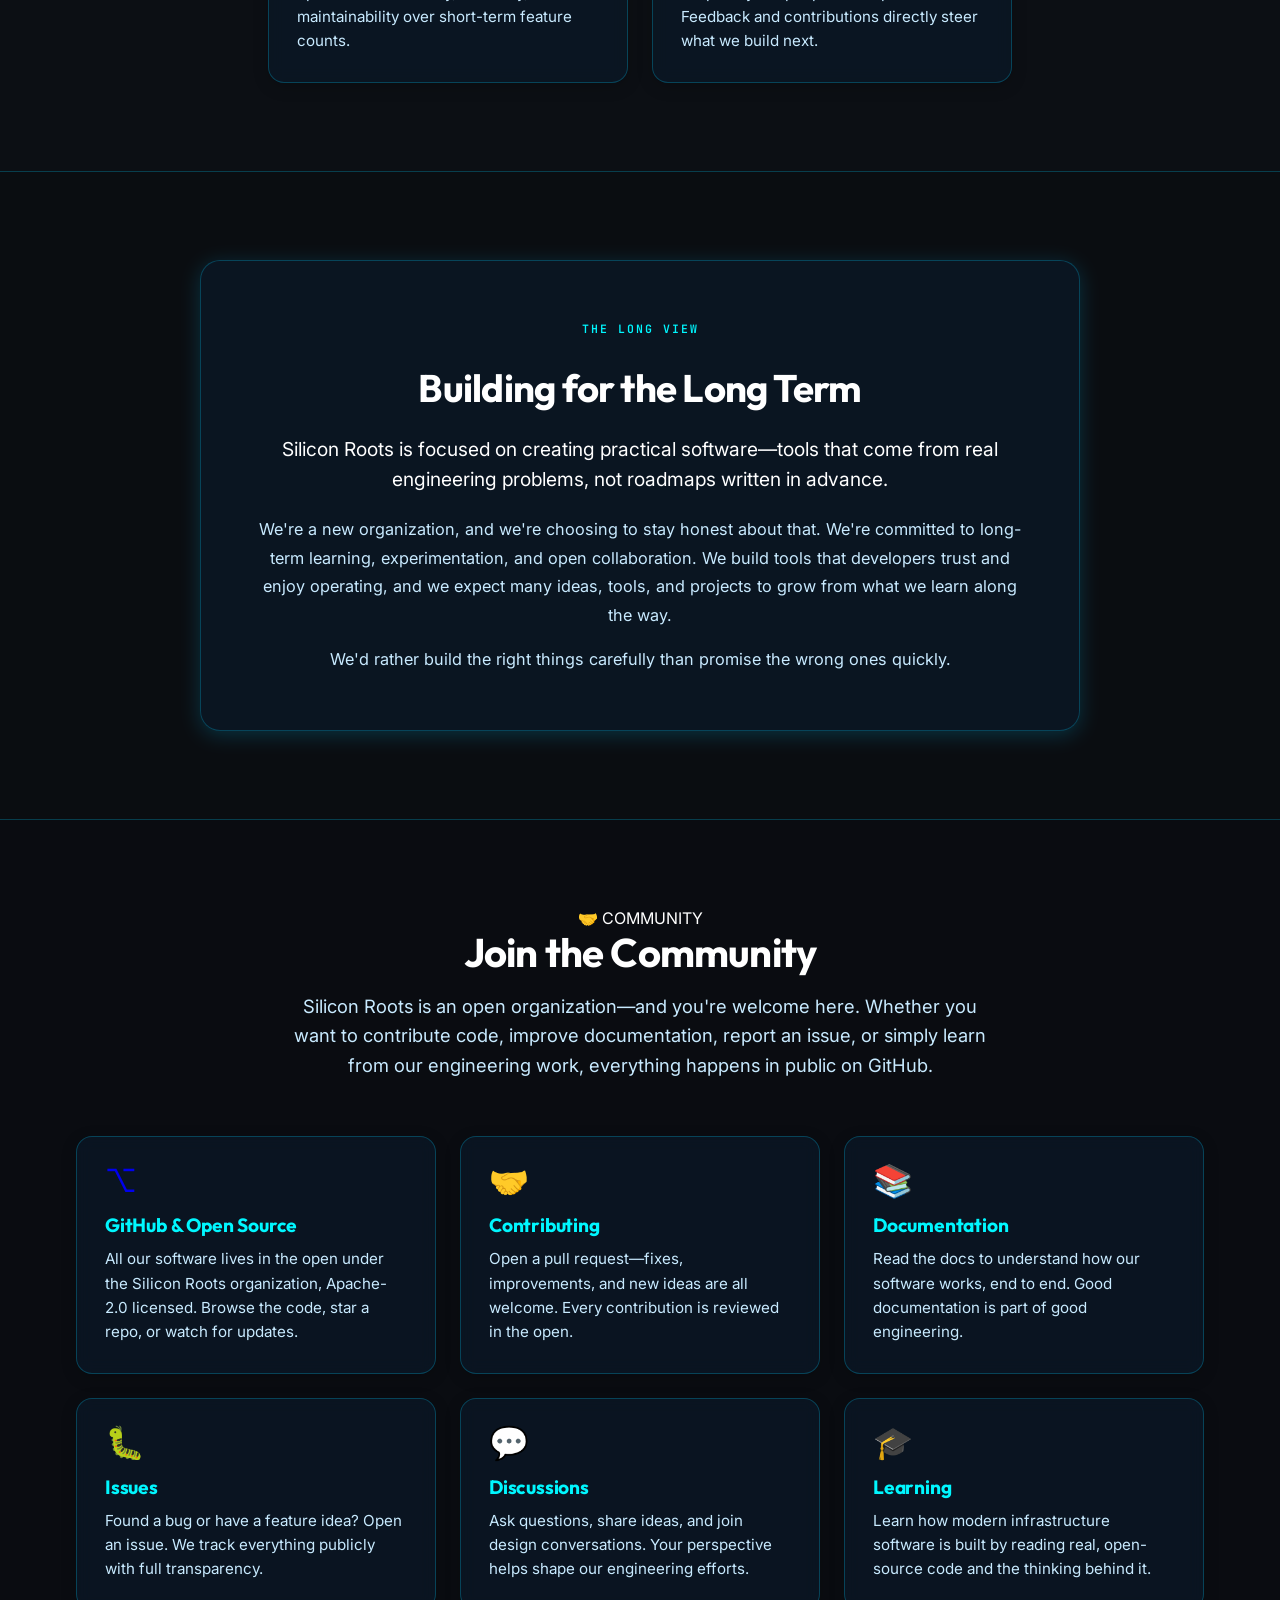
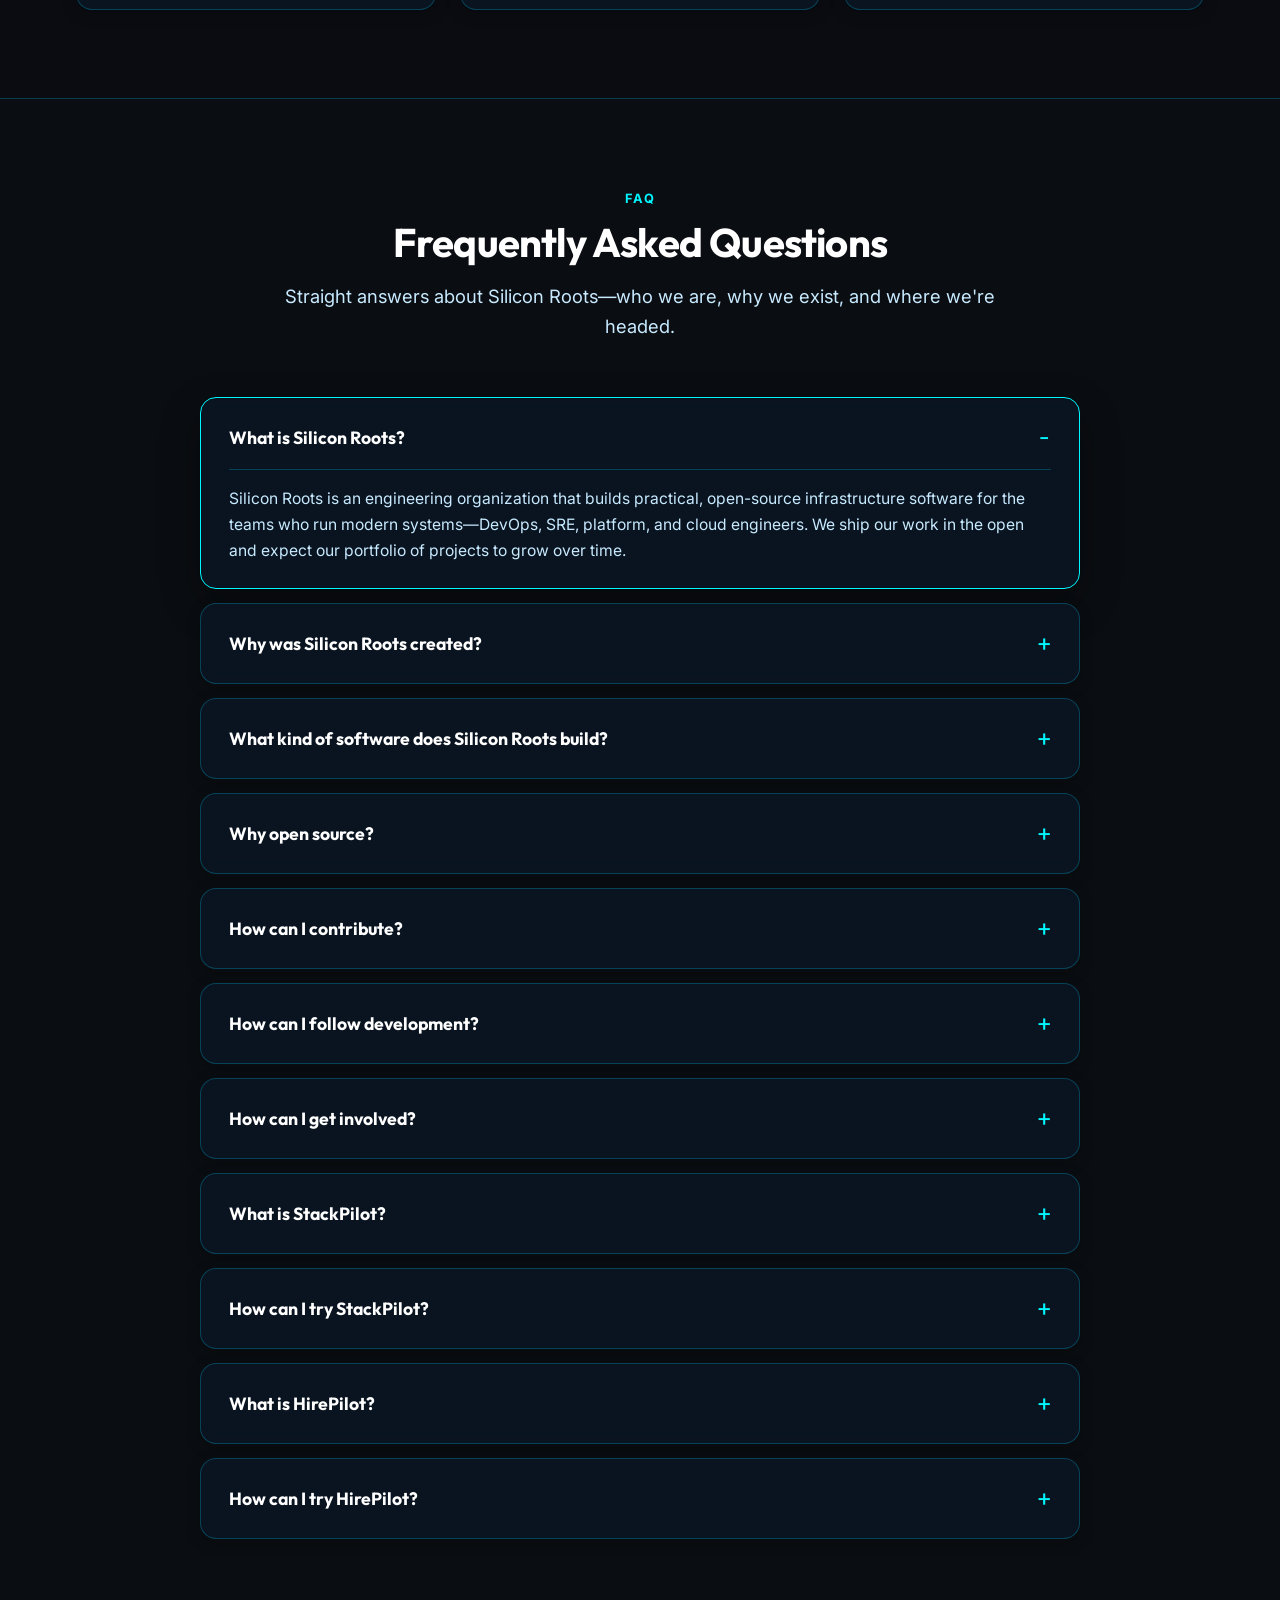
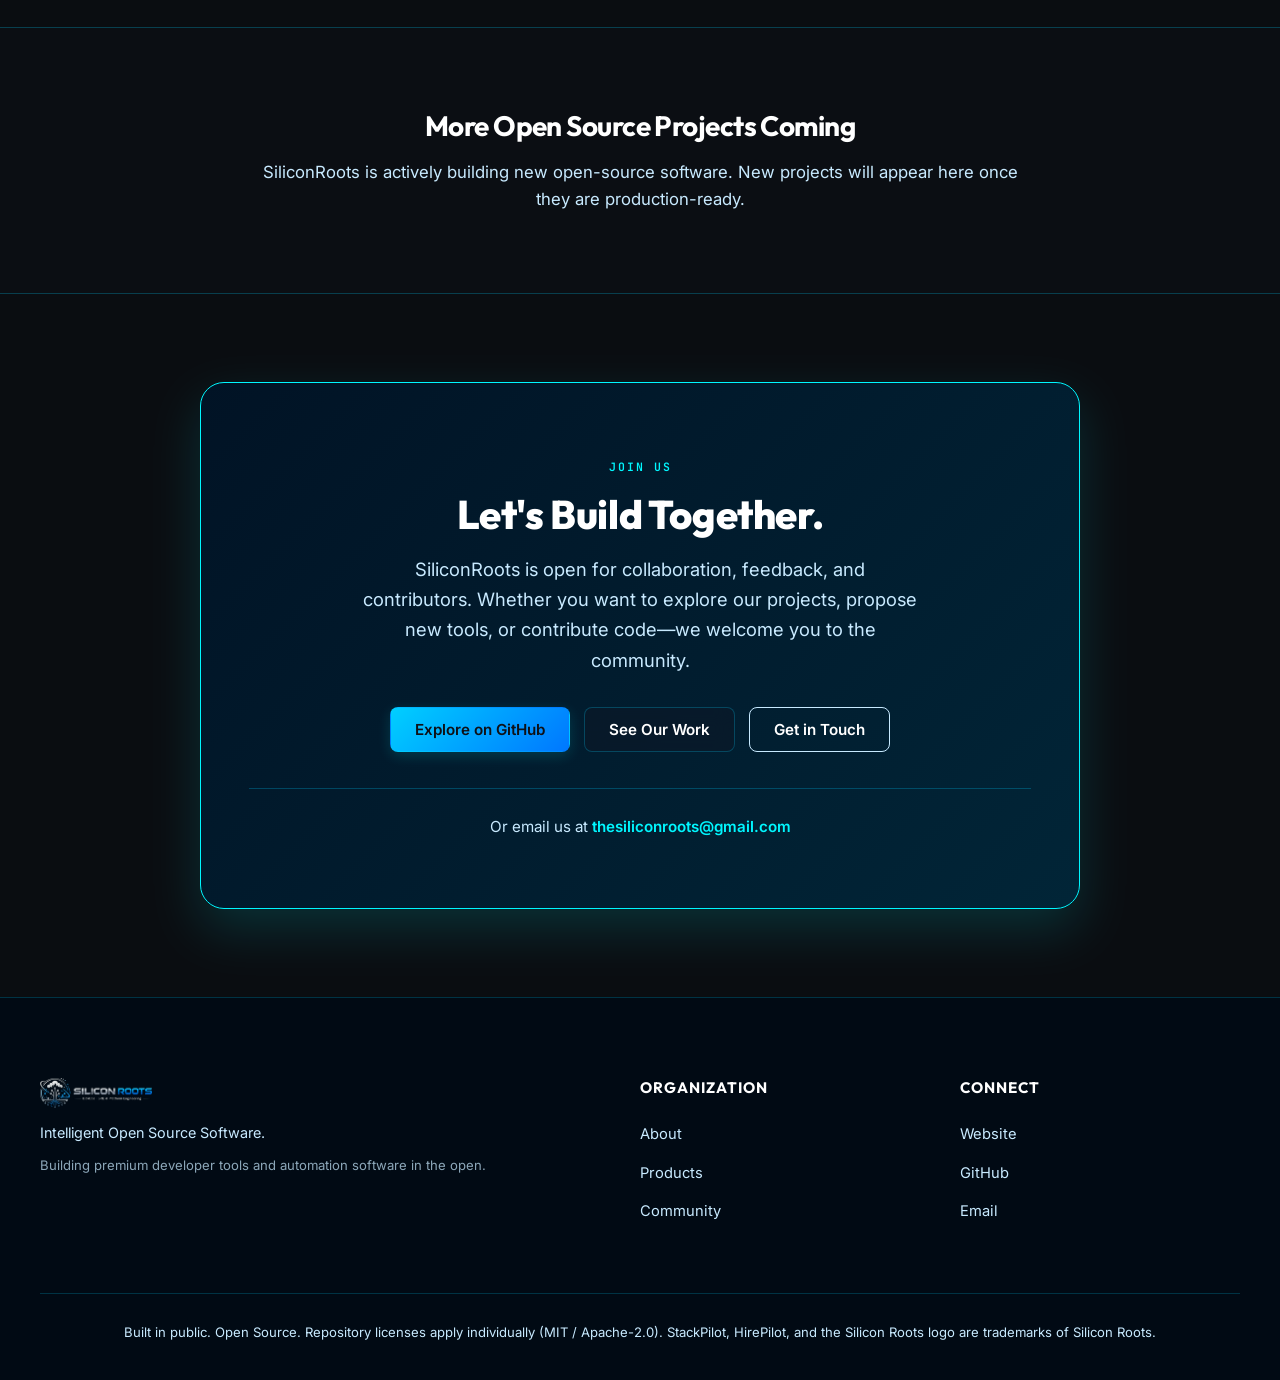
==== commit 41d3b1ea: "design/polish: Implement Why We Exist section, card screenshot previews, and premium products flow" ====
--- a/index.html
+++ b/index.html
@@ -5,9 +5,9 @@
   <meta name="viewport" content="width=device-width, initial-scale=1.0"/>
   
   <!-- Primary SEO Metadata -->
-  <title>Silicon Roots — Open Infrastructure Software for Modern Engineering Teams</title>
-  <meta name="description" content="Silicon Roots is an engineering organization building open-source infrastructure software for DevOps, SRE, platform and cloud teams." />
-  <meta name="keywords" content="Silicon Roots, Open Infrastructure Software, Platform Engineering, Cloud Intelligence, StackPilot, Kubernetes, Open Source, DevOps, SRE, Cloud Governance" />
+  <title>Silicon Roots — Intelligent Open-Source Developer Tools & Engineering Software</title>
+  <meta name="description" content="Silicon Roots is an open-source organization building intelligent software, developer tools, and automation applications to simplify complex workflows." />
+  <meta name="keywords" content="Silicon Roots, Open Source, Developer Experience, DevTools, AI, Automation, StackPilot, HirePilot, Engineering Tools, Productivity Software" />
   <meta name="author" content="Silicon Roots" />
   <link rel="canonical" href="https://siliconroots.github.io" />
   <meta name="robots" content="index, follow" />
@@ -15,15 +15,15 @@
   <!-- Open Graph / Facebook -->
   <meta property="og:type" content="website" />
   <meta property="og:url" content="https://siliconroots.github.io" />
-  <meta property="og:title" content="Silicon Roots — Open Infrastructure Software for Modern Engineering Teams" />
-  <meta property="og:description" content="An engineering organization building open-source infrastructure software for DevOps, SRE, and platform teams." />
+  <meta property="og:title" content="Silicon Roots — Intelligent Open-Source Developer Tools" />
+  <meta property="og:description" content="An open-source organization building premium developer experience and automation tools to simplify complex engineering workflows." />
   <meta property="og:image" content="https://siliconroots.github.io/assets/brand/logo-dark.png" />
 
   <!-- Twitter -->
   <meta property="twitter:card" content="summary_large_image" />
   <meta property="twitter:url" content="https://siliconroots.github.io" />
-  <meta property="twitter:title" content="Silicon Roots — Open Infrastructure Software" />
-  <meta property="twitter:description" content="An engineering organization building open-source infrastructure software for DevOps, SRE, and platform teams." />
+  <meta property="twitter:title" content="Silicon Roots — Intelligent Open-Source Developer Tools" />
+  <meta property="twitter:description" content="An open-source organization building premium developer experience and automation tools to simplify complex engineering workflows." />
   <meta property="twitter:image" content="https://siliconroots.github.io/assets/brand/logo-dark.png" />
 
   <!-- Favicons & Touch Icons -->
@@ -85,14 +85,14 @@
       <div class="hero-content reveal">
         <span class="hero-eyebrow">🌱 SILICON ROOTS</span>
         <h1 class="hero-headline">
-          Building <span class="gradient-text">premium open-source software</span> for engineers, developers, designers, platform teams, creators and modern businesses.
+          Intelligent open-source software <span class="gradient-text">built for developers.</span>
         </h1>
         <p class="hero-subtitle">
-          SiliconRoots is an ecosystem of high-quality developer tools and productivity software. We build in the open, designing reliable software that team members trust and enjoy operating.
+          SiliconRoots is an ecosystem of premium developer experience and automation tools. We build reliable, performant, and transparent software that runs on systems you own and control.
         </p>
         <blockquote class="hero-mission-quote">
           <span class="quote-label">OUR MISSION</span>
-          <p>"Make software easier to understand, operate, and control."</p>
+          <p>"Make complex work feel simple."</p>
         </blockquote>
         <div class="hero-cta-group">
           <a href="products.html" class="btn btn-primary">Explore Our Products</a>
@@ -168,6 +168,36 @@
     </div>
   </header>
 
+  <!-- Why We Exist Section -->
+  <section class="exist-section" id="why-exist" style="padding: 100px 0; border-top: 1px solid var(--card-border); background: linear-gradient(180deg, transparent, rgba(59, 130, 246, 0.01) 50%, transparent);">
+    <div class="section-container">
+      <div class="editorial-grid">
+        <div class="editorial-left reveal">
+          <span class="editorial-tag">🌱 WHY WE EXIST</span>
+          <h2 style="font-family: 'Outfit', sans-serif; font-size: 2.5rem; font-weight: 800; line-height: 1.25; margin-bottom: 24px; color: var(--text-main);">
+            Modern engineering is outgrowing our ability to manage it.
+          </h2>
+          <p class="editorial-lead" style="font-size: 1.15rem; line-height: 1.7; color: var(--text-muted);">
+            Cloud infrastructure spans thousands of resources, many running untracked and unmonitored. Career growth requires developers to scan hundreds of job postings, manage dozens of customized resumes, and prepare for interviews manually. The systems we interact with every day are growing increasingly complex.
+          </p>
+        </div>
+        <div class="editorial-right reveal" data-delay="100">
+          <div class="editorial-content" style="font-size: 1.05rem; line-height: 1.7; color: var(--text-muted);">
+            <p style="margin-bottom: 20px;">
+              Developers now spend more time operating tools, configuring scripts, and managing overhead than solving core problems. We believe this complexity is a tax on engineering creativity.
+            </p>
+            <p style="margin-bottom: 20px;">
+              SiliconRoots exists to build elegant, open-source software that eliminates this noise. We design tools that prioritize localized data execution, simple architectures, and immediate usability—so you can focus on building.
+            </p>
+            <p style="font-weight: 600; color: var(--accent);">
+              Every tool we create is driven by a single goal: make complex work feel simple.
+            </p>
+          </div>
+        </div>
+      </div>
+    </div>
+  </section>
+
   <!-- About Silicon Roots -->
   <section class="about-section" id="about">
     <div class="section-container">
@@ -244,6 +274,9 @@
               </div>
             </div>
           </div>
+          <div class="card-screenshot-wrapper">
+            <img src="./assets/screenshots/executive-dashboard.webp" alt="StackPilot Executive Dashboard View" />
+          </div>
           <p class="project-landscape-desc">
             An agentless cloud infrastructure intelligence platform for AWS. Multi-account discovery, resource inventory, live topology mapping, universal search, security posture, and operational visibility—in one operator console.
           </p>
@@ -270,6 +303,9 @@
                 <span class="project-landscape-category" style="font-size: 0.8rem; color: var(--accent-secondary); font-family: var(--font-mono); text-transform: uppercase; letter-spacing: 0.5px; margin-top: 2px;">AI Career Operating System</span>
               </div>
             </div>
+          </div>
+          <div class="card-screenshot-wrapper">
+            <img src="./assets/screenshots/career-command-center.png" alt="HirePilot Career Command Center View" />
           </div>
           <p class="project-landscape-desc">
             An AI-powered local-first career operating system that understands your resume, continuously discovers matching opportunities, tailors resumes, prepares interviews, and helps professionals land better jobs.
@@ -535,7 +571,7 @@
         <span class="cta-eyebrow">JOIN US</span>
         <h2>Let's Build Together.</h2>
         <p class="cta-subtitle">
-          Silicon Roots is open for collaboration, new ideas, and contributors. Whether you want to explore our work, propose a new tool, or help shape the future of open DevOps and SRE software—we'd love to hear from you.
+          SiliconRoots is open for collaboration, feedback, and contributors. Whether you want to explore our projects, propose new tools, or contribute code—we welcome you to the community.
         </p>
 
         <div class="cta-actions-group">
@@ -562,8 +598,8 @@
             <img class="footer-logo brand-logo-dark" src="./assets/brand/logo-dark.png" alt="Silicon Roots Logo" />
             <img class="footer-logo brand-logo-light" src="./assets/brand/logo-light.png" alt="Silicon Roots Logo" />
           </div>
-          <p class="footer-tagline">Open Infrastructure Software.</p>
-          <p class="footer-tagline footer-tagline-sub">Building open tools for DevOps, SRE &amp; platform teams.</p>
+          <p class="footer-tagline">Intelligent Open Source Software.</p>
+          <p class="footer-tagline footer-tagline-sub">Building premium developer tools and automation software in the open.</p>
         </div>
 
         <!-- Column 2: Organization -->
@@ -585,7 +621,7 @@
       </div>
 
       <div class="footer-bottom">
-        <p>&copy; 2026 Silicon Roots. All rights reserved. StackPilot, HirePilot, and the Silicon Roots logo are trademarks of Silicon Roots.</p>
+        <p>Built in public. Open Source. Repository licenses apply individually (MIT / Apache-2.0). StackPilot, HirePilot, and the Silicon Roots logo are trademarks of Silicon Roots.</p>
       </div>
     </div>
   </footer>
--- a/assets/css/styles.css
+++ b/assets/css/styles.css
@@ -2142,3 +2142,26 @@
     grid-template-columns: 1fr;
   }
 }
+
+/* Card Screenshot Preview Styles */
+.card-screenshot-wrapper {
+  overflow: hidden;
+  position: relative;
+  border-radius: 8px;
+  border: 1px solid var(--card-border);
+  margin-bottom: 24px;
+  height: 170px;
+  background: var(--tech-bg);
+}
+
+.card-screenshot-wrapper img {
+  width: 100%;
+  height: 100%;
+  object-fit: cover;
+  object-position: top;
+  transition: transform 0.4s cubic-bezier(0.4, 0, 0.2, 1);
+}
+
+.project-landscape-card:hover .card-screenshot-wrapper img {
+  transform: scale(1.04);
+}
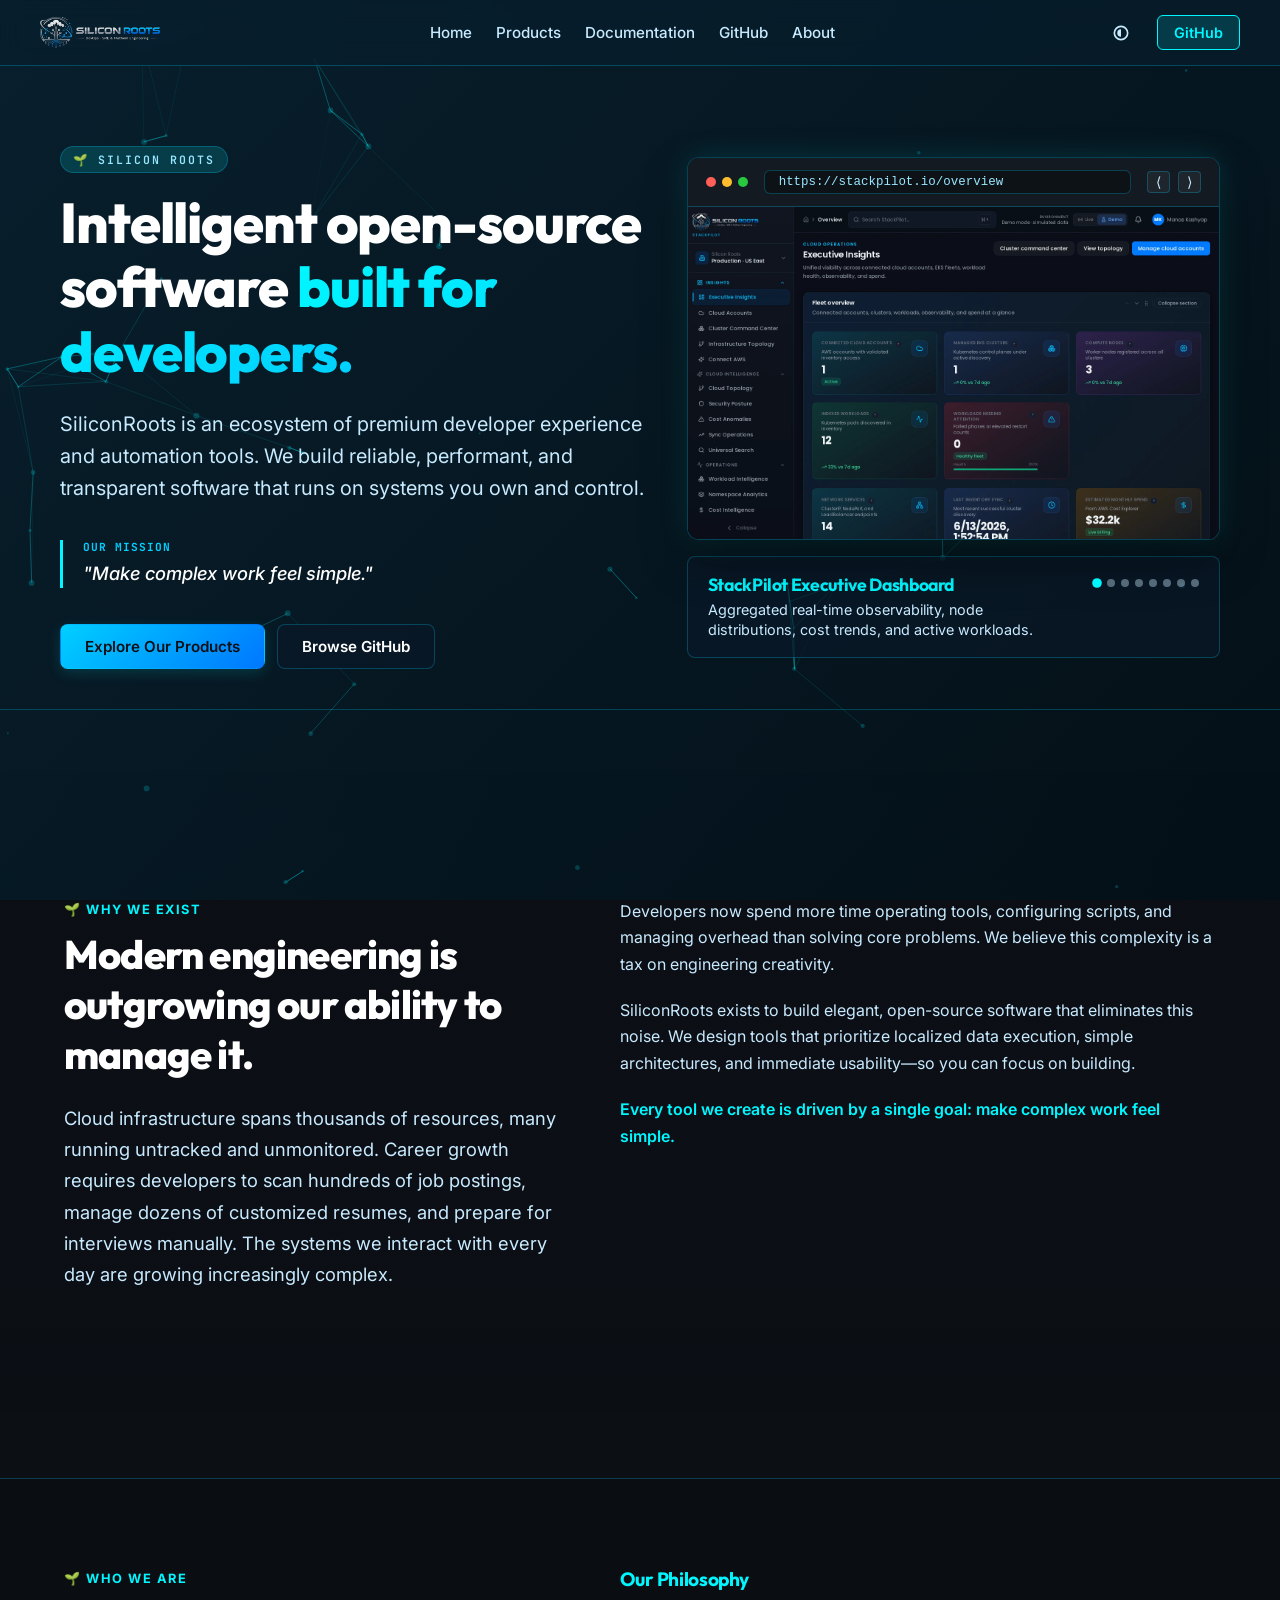
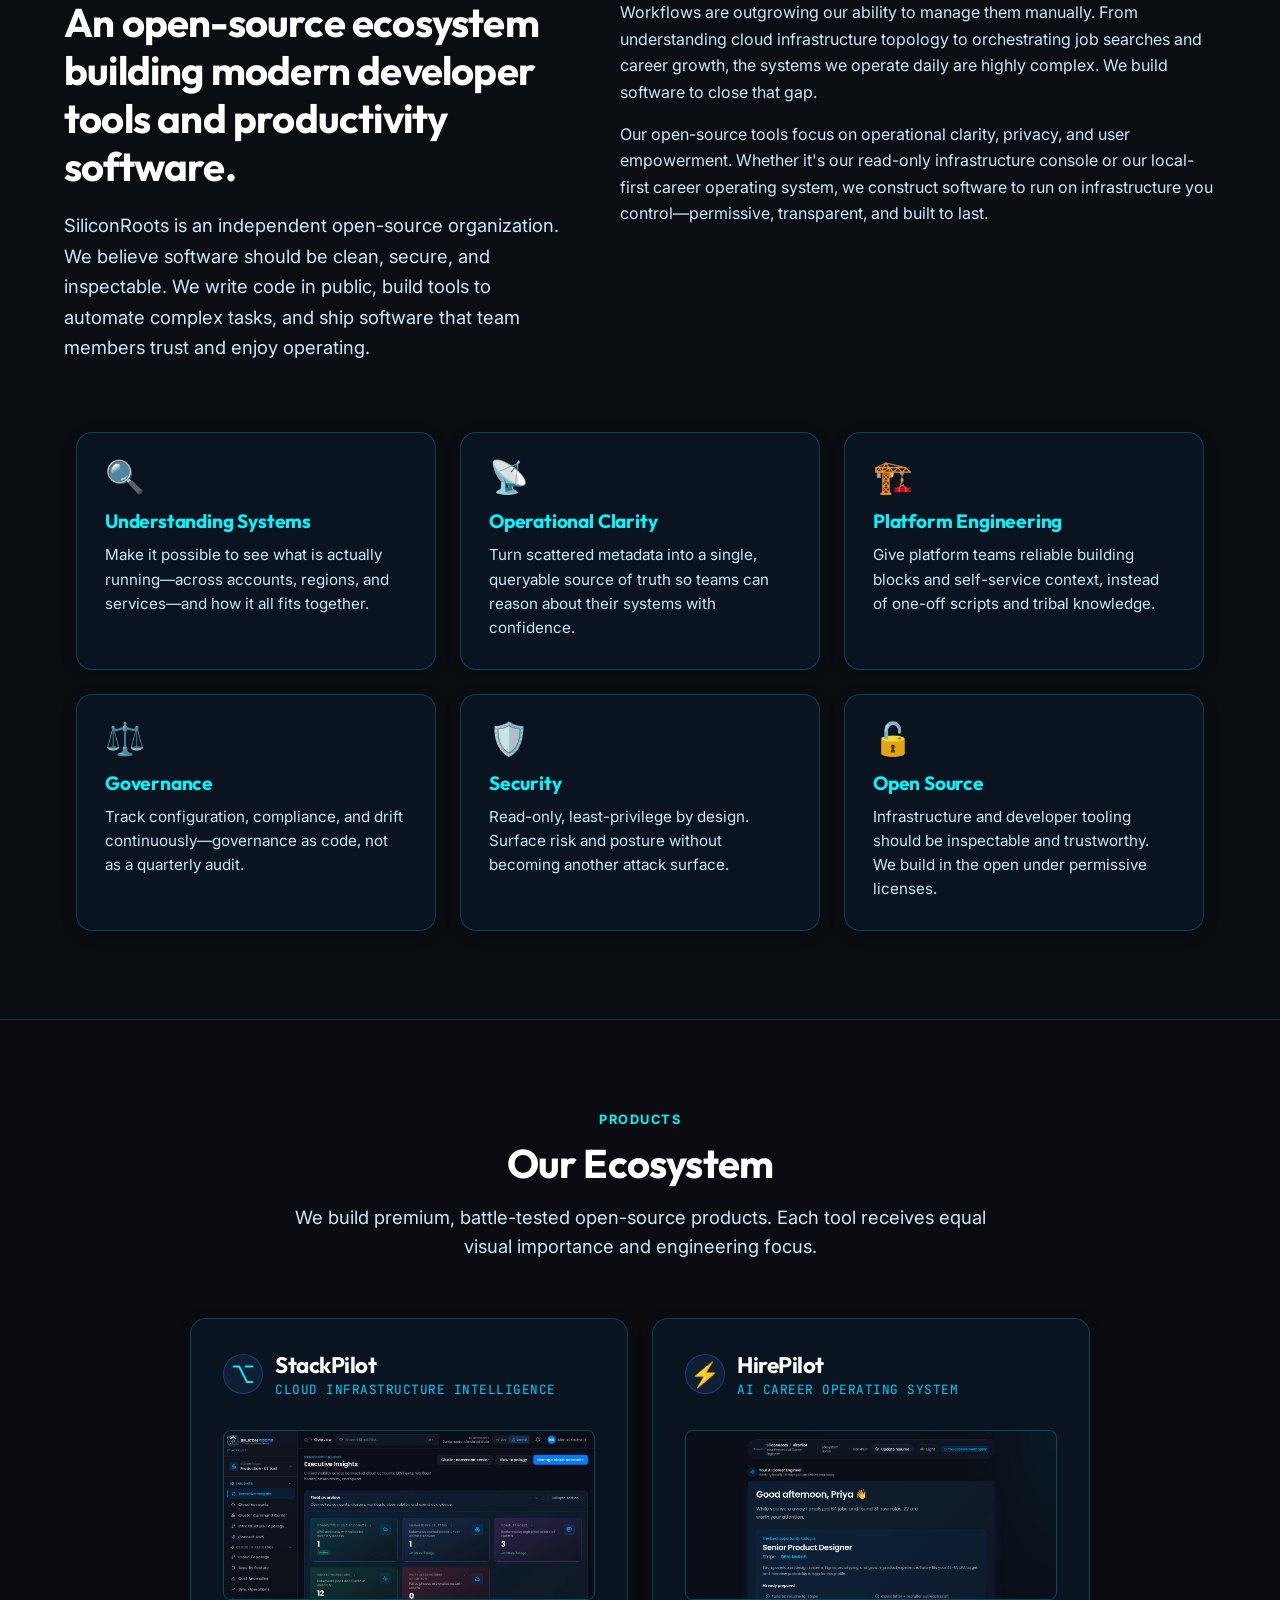
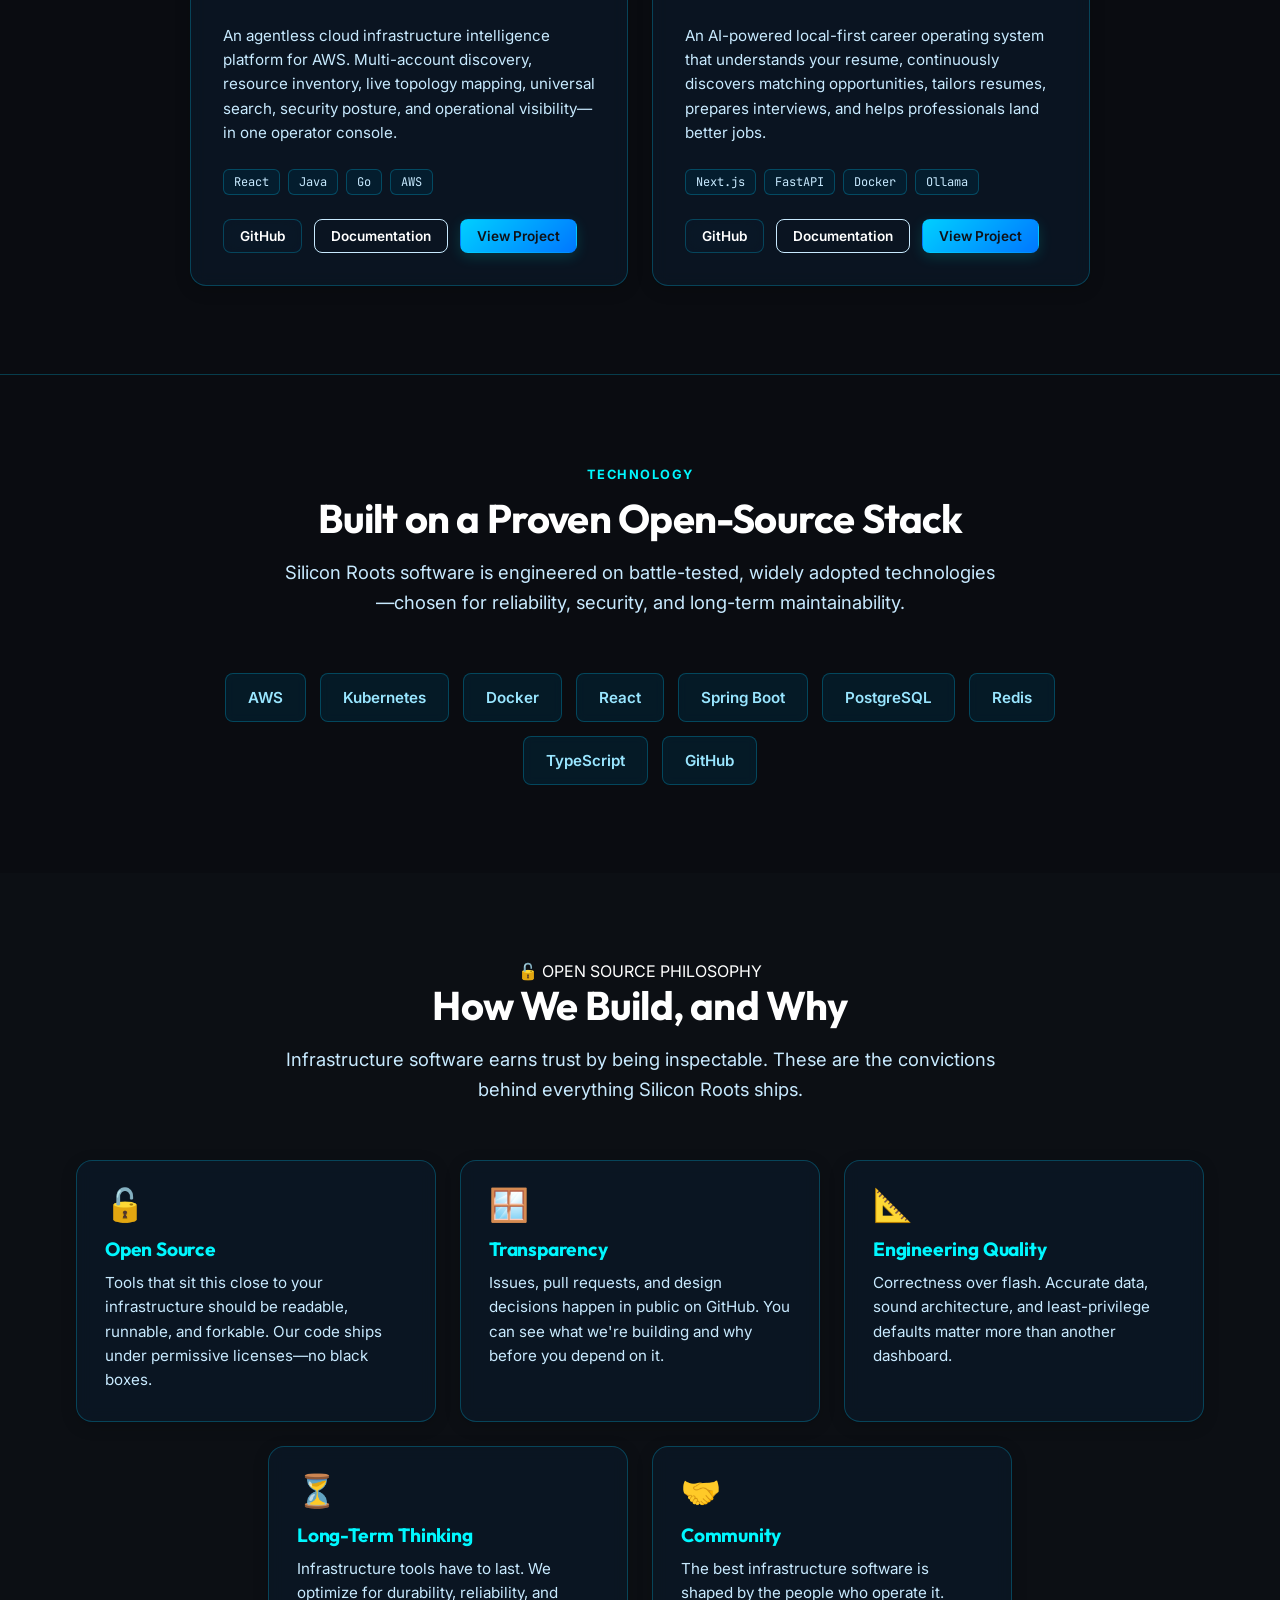
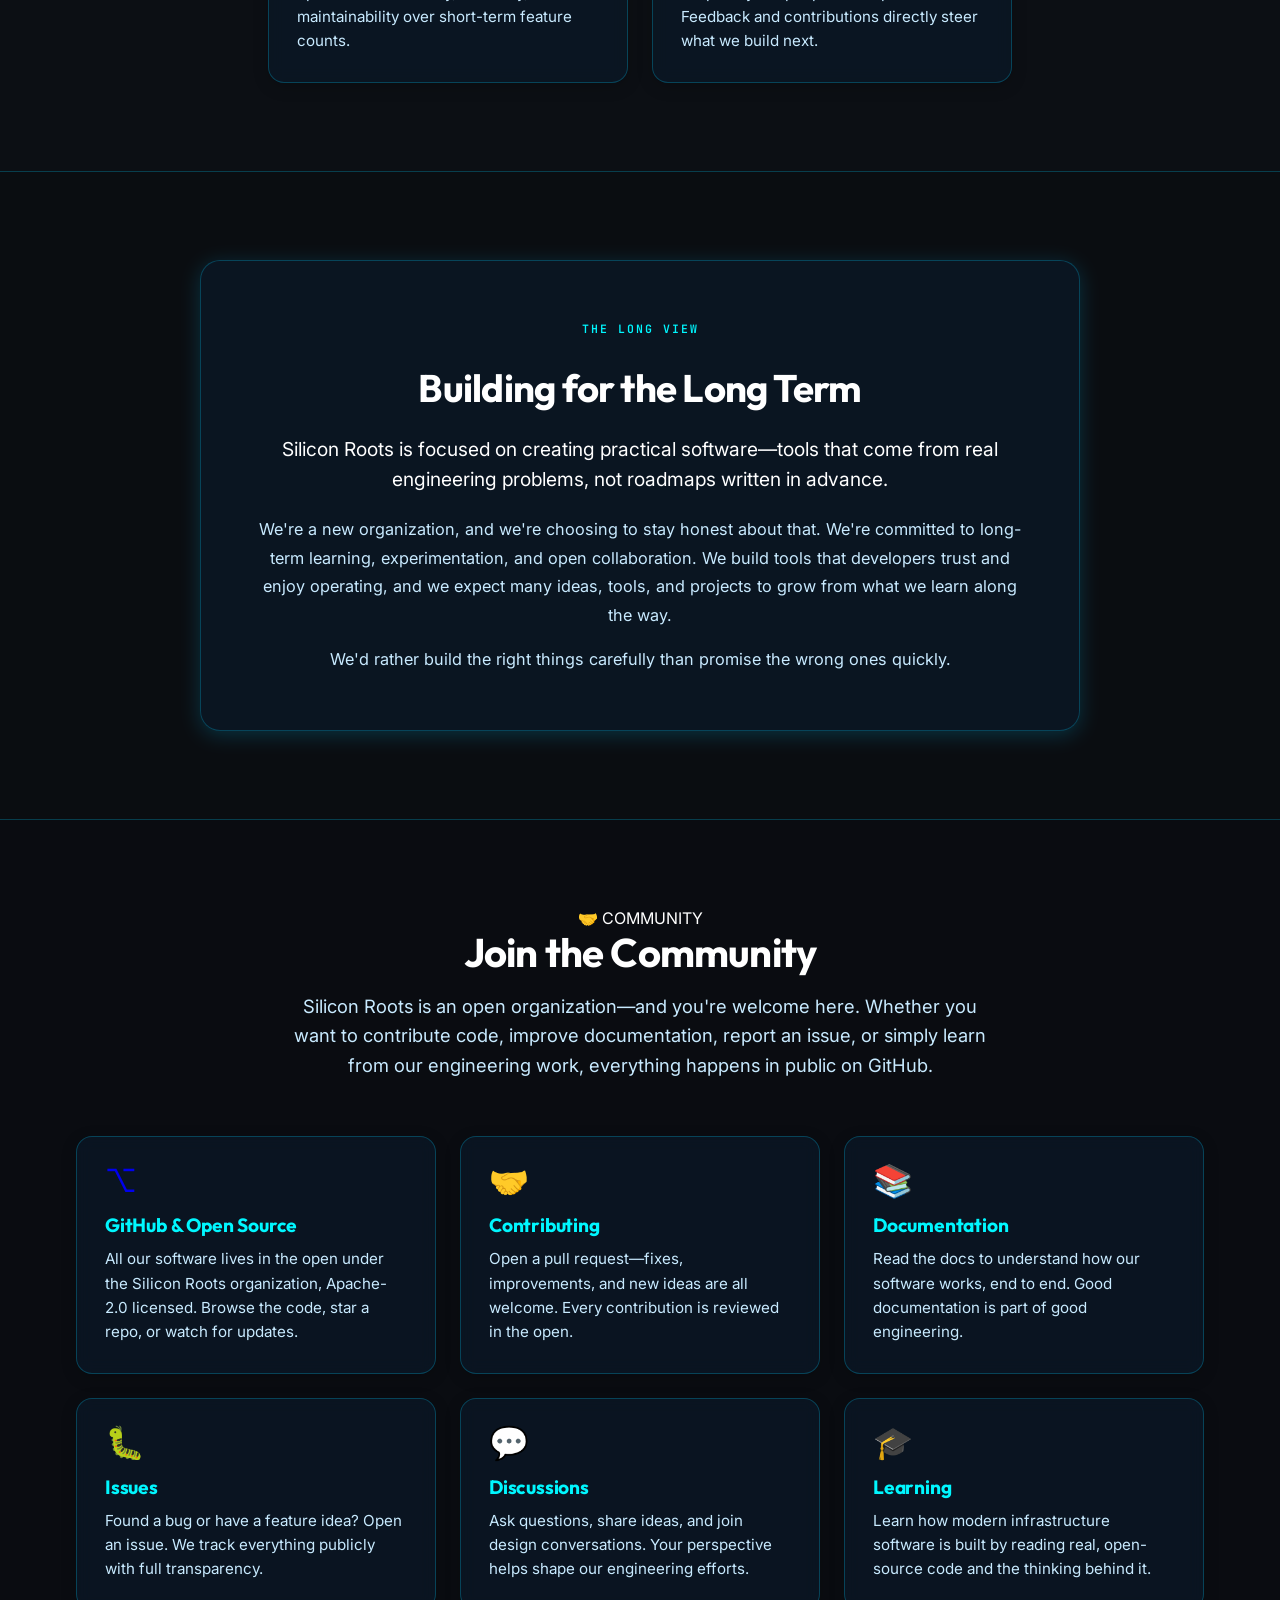
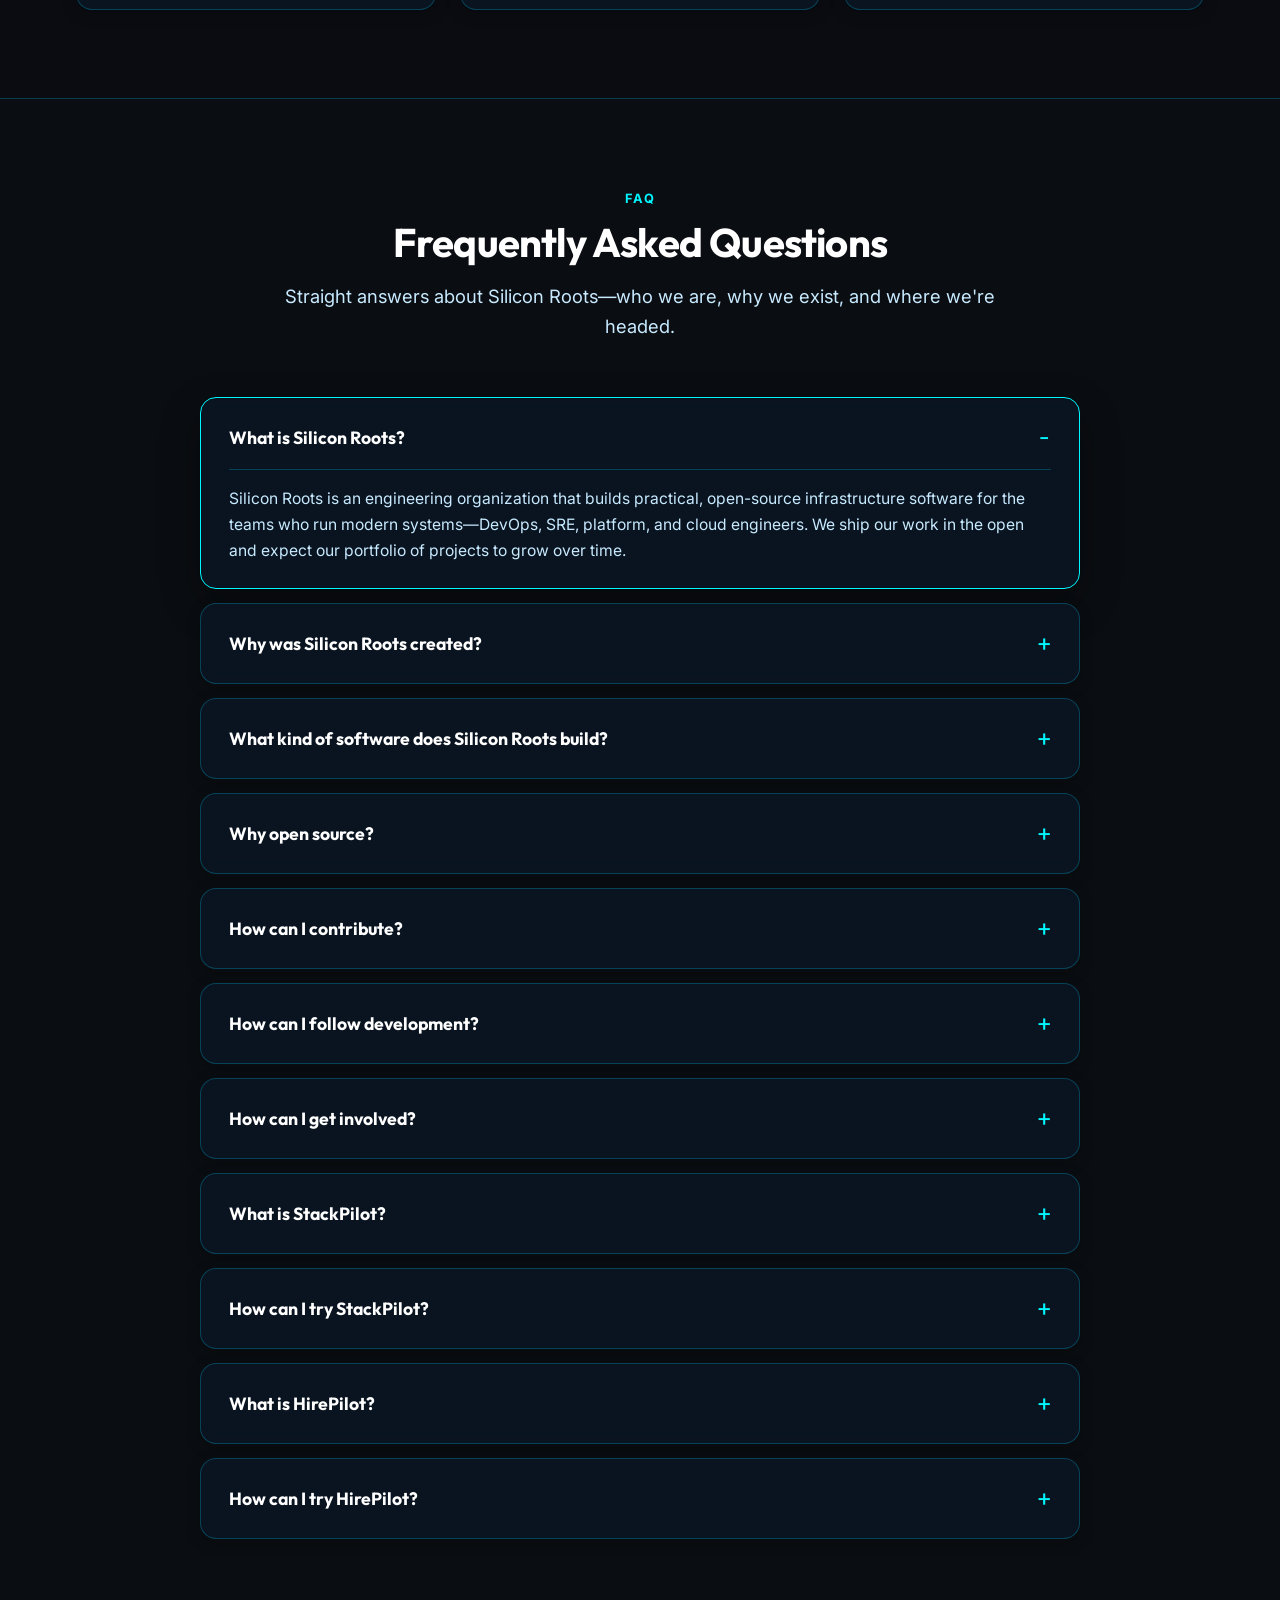
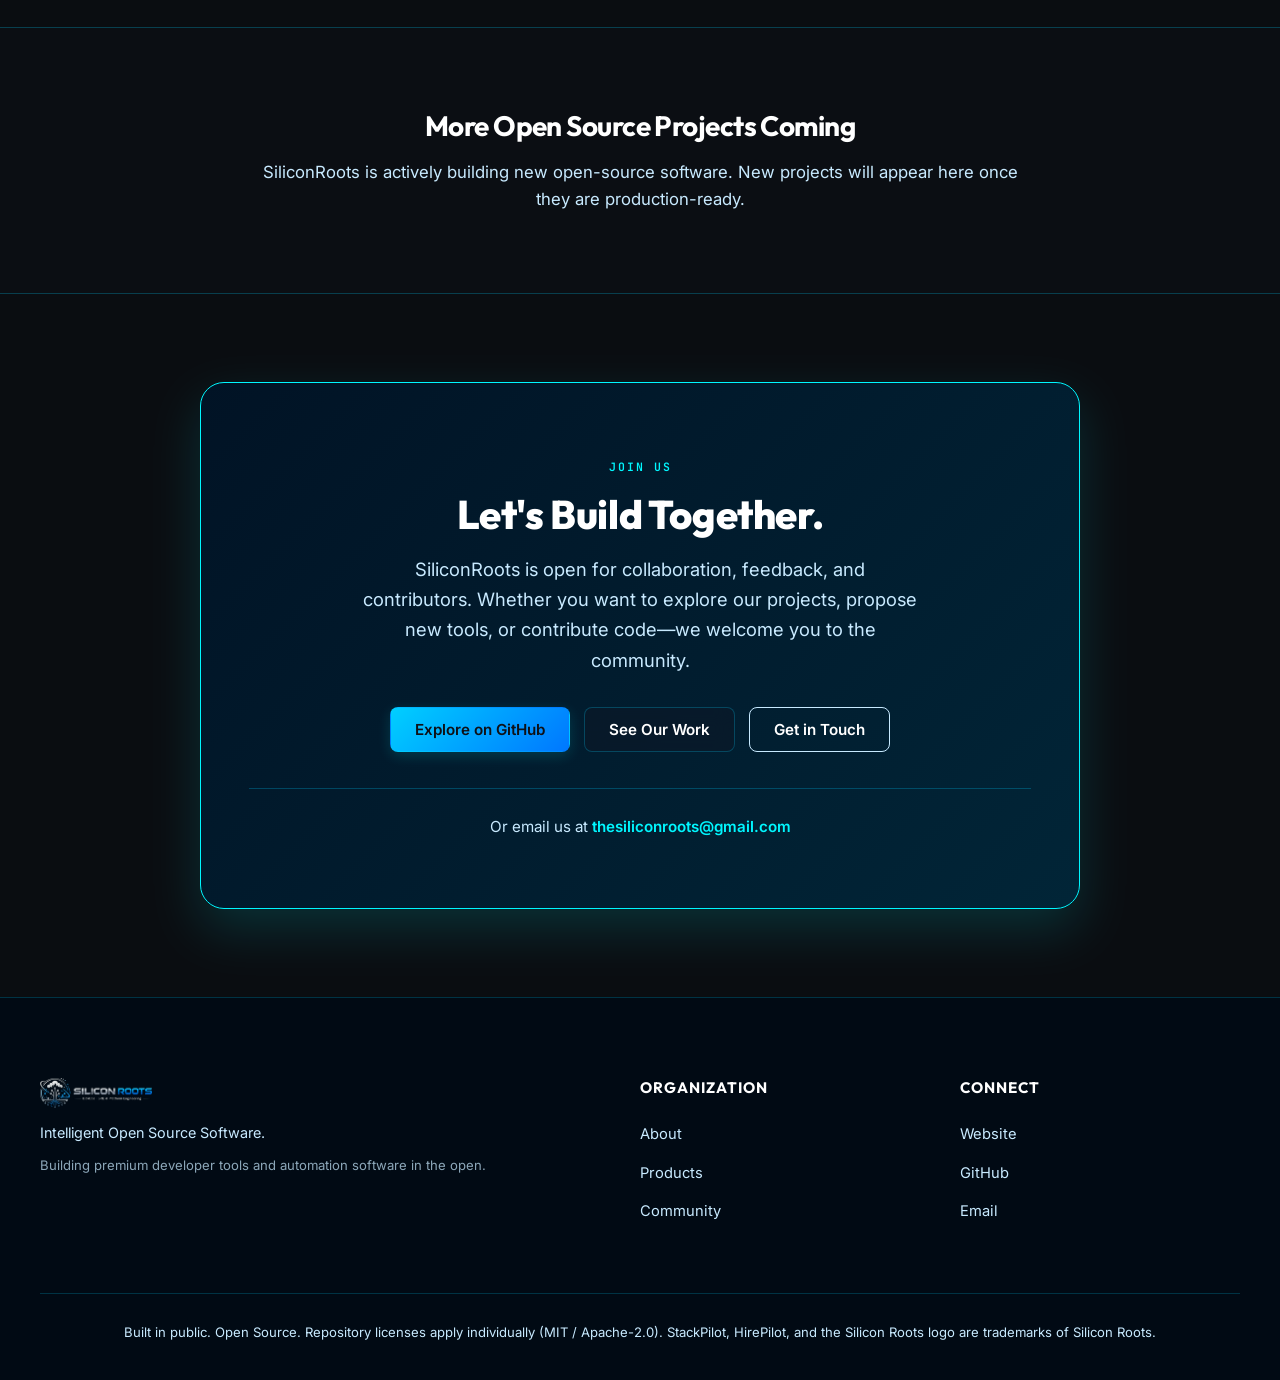
==== commit 978652ed: "feat: improve HirePilot product showcase and workflow gallery Replace placeholder HirePilot visuals " ====
--- a/index.html
+++ b/index.html
@@ -123,7 +123,7 @@
                 <img src="./assets/screenshots/executive-dashboard.webp" alt="StackPilot Executive Dashboard View" loading="eager" />
               </div>
               <div class="showcase-slide" data-index="1" data-route="/dashboard" data-title="HirePilot Career Command Center" data-desc="Your morning briefing: prioritized opportunity matches, application counts, and daily career actions.">
-                <img src="./assets/screenshots/career-command-center.png" alt="HirePilot Career Command Center" loading="lazy" />
+                <img src="./assets/screenshots/dashboard.png" alt="HirePilot Career Command Center" loading="lazy" />
               </div>
               <div class="showcase-slide" data-index="2" data-route="/operations/topology" data-title="StackPilot Infrastructure Topology" data-desc="Real-time multi-cloud dependency mapping, node interconnections, and network boundaries.">
                 <img src="./assets/screenshots/topology.webp" alt="StackPilot Infrastructure Topology" loading="lazy" />
@@ -305,7 +305,7 @@
             </div>
           </div>
           <div class="card-screenshot-wrapper">
-            <img src="./assets/screenshots/career-command-center.png" alt="HirePilot Career Command Center View" />
+            <img src="./assets/screenshots/dashboard.png" alt="HirePilot Career Command Center View" />
           </div>
           <p class="project-landscape-desc">
             An AI-powered local-first career operating system that understands your resume, continuously discovers matching opportunities, tailors resumes, prepares interviews, and helps professionals land better jobs.
--- a/assets/css/styles.css
+++ b/assets/css/styles.css
@@ -2165,3 +2165,96 @@
 .project-landscape-card:hover .card-screenshot-wrapper img {
   transform: scale(1.04);
 }
+
+/* HirePilot product storytelling rows */
+.product-story {
+  display: flex;
+  flex-direction: column;
+  gap: 56px;
+}
+
+.product-story-row {
+  display: grid;
+  grid-template-columns: 1fr 1.2fr;
+  gap: 40px;
+  align-items: center;
+}
+
+.product-story-row.reverse {
+  grid-template-columns: 1.2fr 1fr;
+}
+
+.product-story-row.reverse .product-story-copy {
+  order: 2;
+}
+
+.product-story-row.reverse .product-story-media {
+  order: 1;
+}
+
+.product-story-step {
+  display: inline-block;
+  font-family: var(--font-mono);
+  font-size: 0.75rem;
+  font-weight: 600;
+  letter-spacing: 0.12em;
+  color: var(--accent);
+  margin-bottom: 10px;
+}
+
+.product-story-copy h3 {
+  font-family: 'Outfit', sans-serif;
+  font-size: 1.6rem;
+  color: var(--text-main);
+  margin-bottom: 12px;
+}
+
+.product-story-copy p {
+  color: var(--text-muted);
+  line-height: 1.7;
+  font-size: 1.05rem;
+  max-width: 420px;
+}
+
+.product-story-media {
+  border-radius: var(--card-radius);
+  overflow: hidden;
+  border: 1px solid var(--card-border);
+  box-shadow: var(--card-shadow-rest);
+  cursor: pointer;
+}
+
+.product-story-media img {
+  display: block;
+  width: 100%;
+  height: auto;
+}
+
+.icon-svg {
+  display: flex !important;
+  align-items: center;
+  justify-content: center;
+  width: 2.5rem;
+  height: 2.5rem;
+  color: var(--accent);
+}
+
+.icon-svg svg {
+  width: 1.5rem;
+  height: 1.5rem;
+}
+
+.gallery-grid-wide {
+  grid-template-columns: repeat(auto-fit, minmax(240px, 1fr));
+}
+
+@media (max-width: 900px) {
+  .product-story-row,
+  .product-story-row.reverse {
+    grid-template-columns: 1fr;
+  }
+  .product-story-row.reverse .product-story-copy,
+  .product-story-row.reverse .product-story-media {
+    order: initial;
+  }
+}
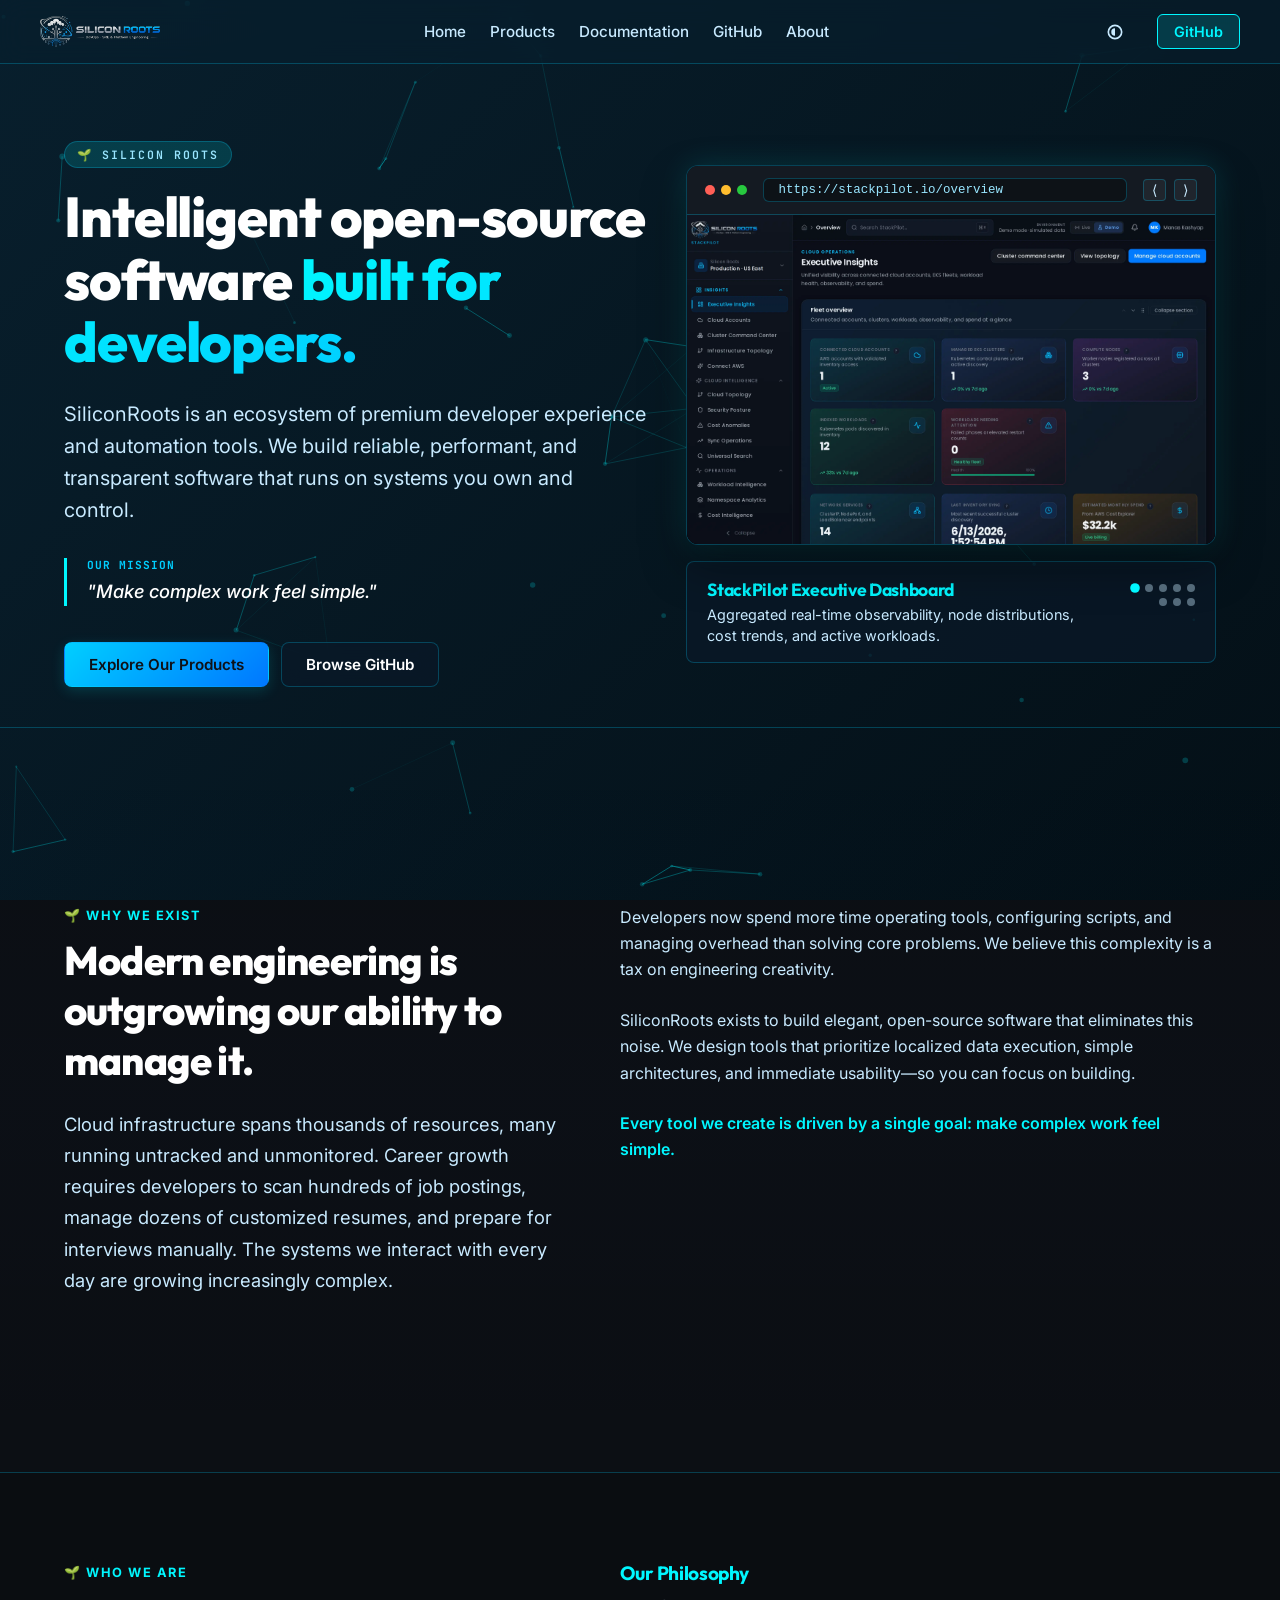
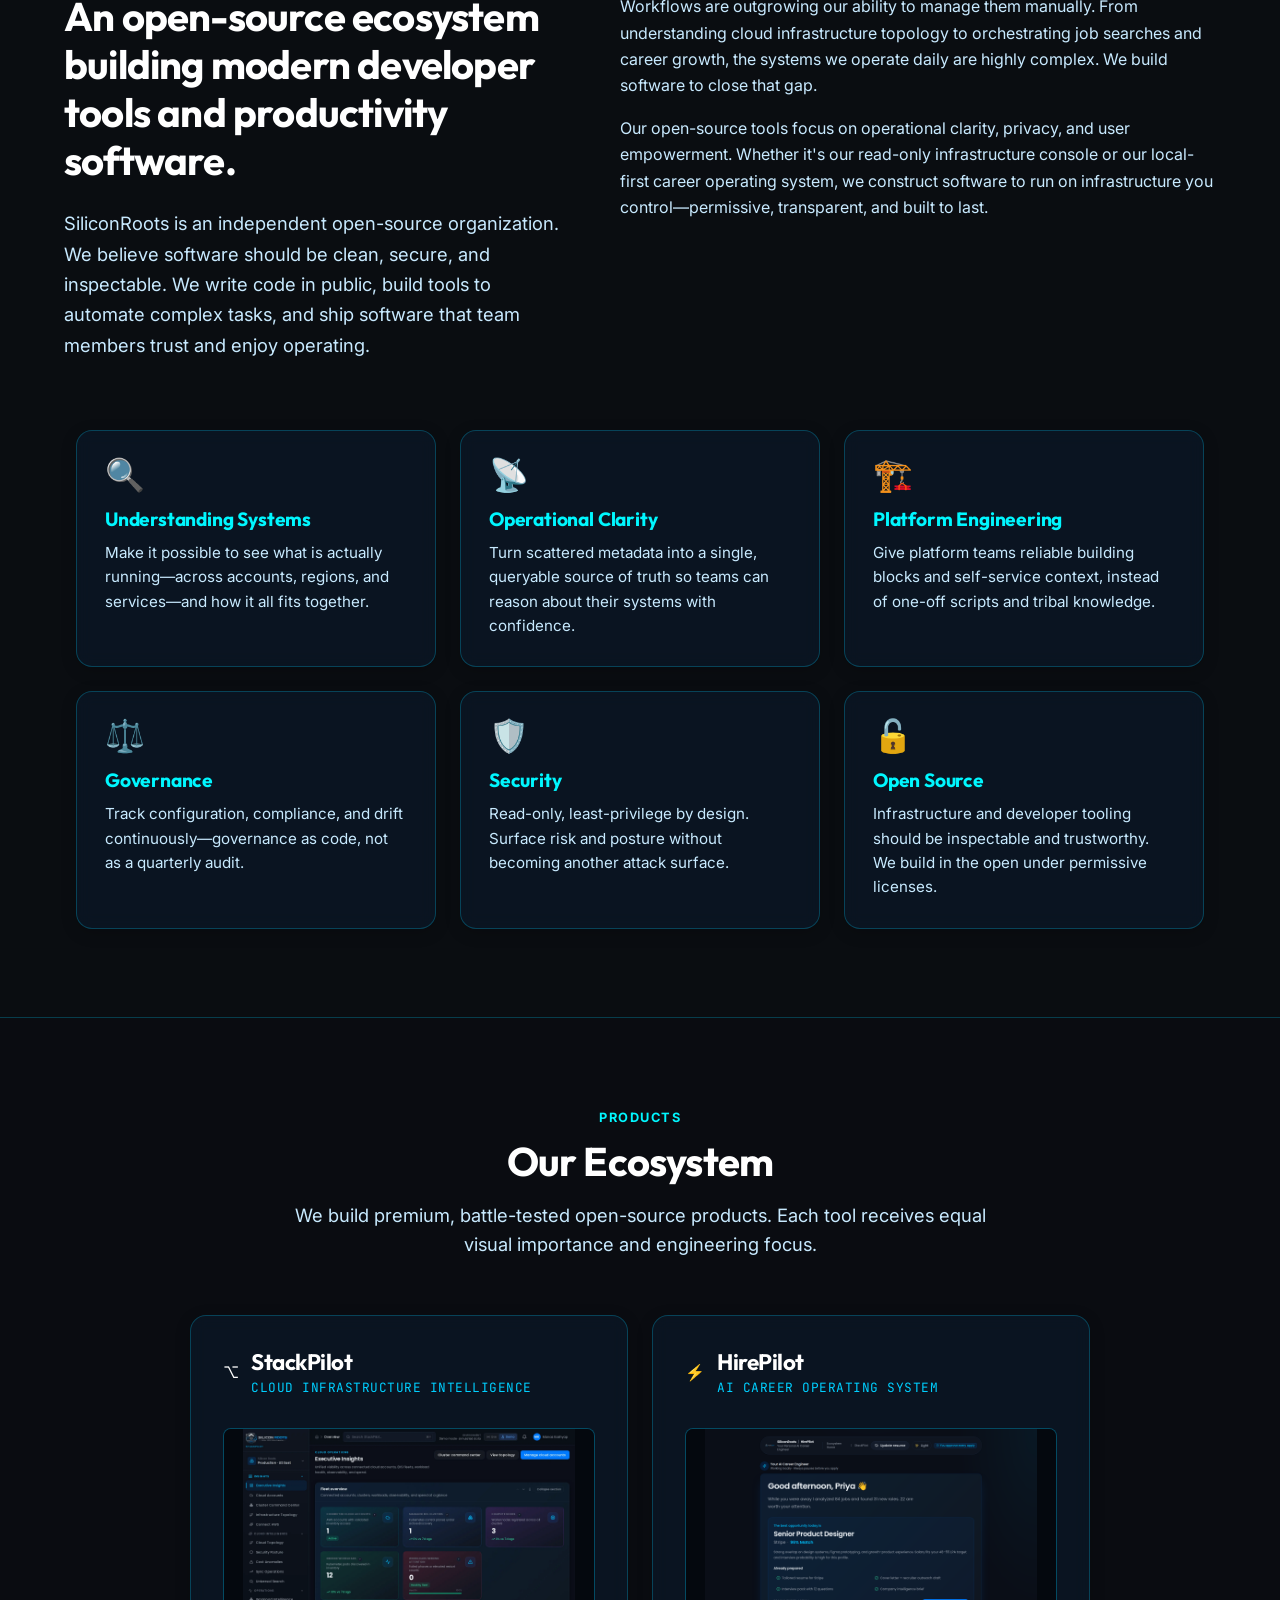
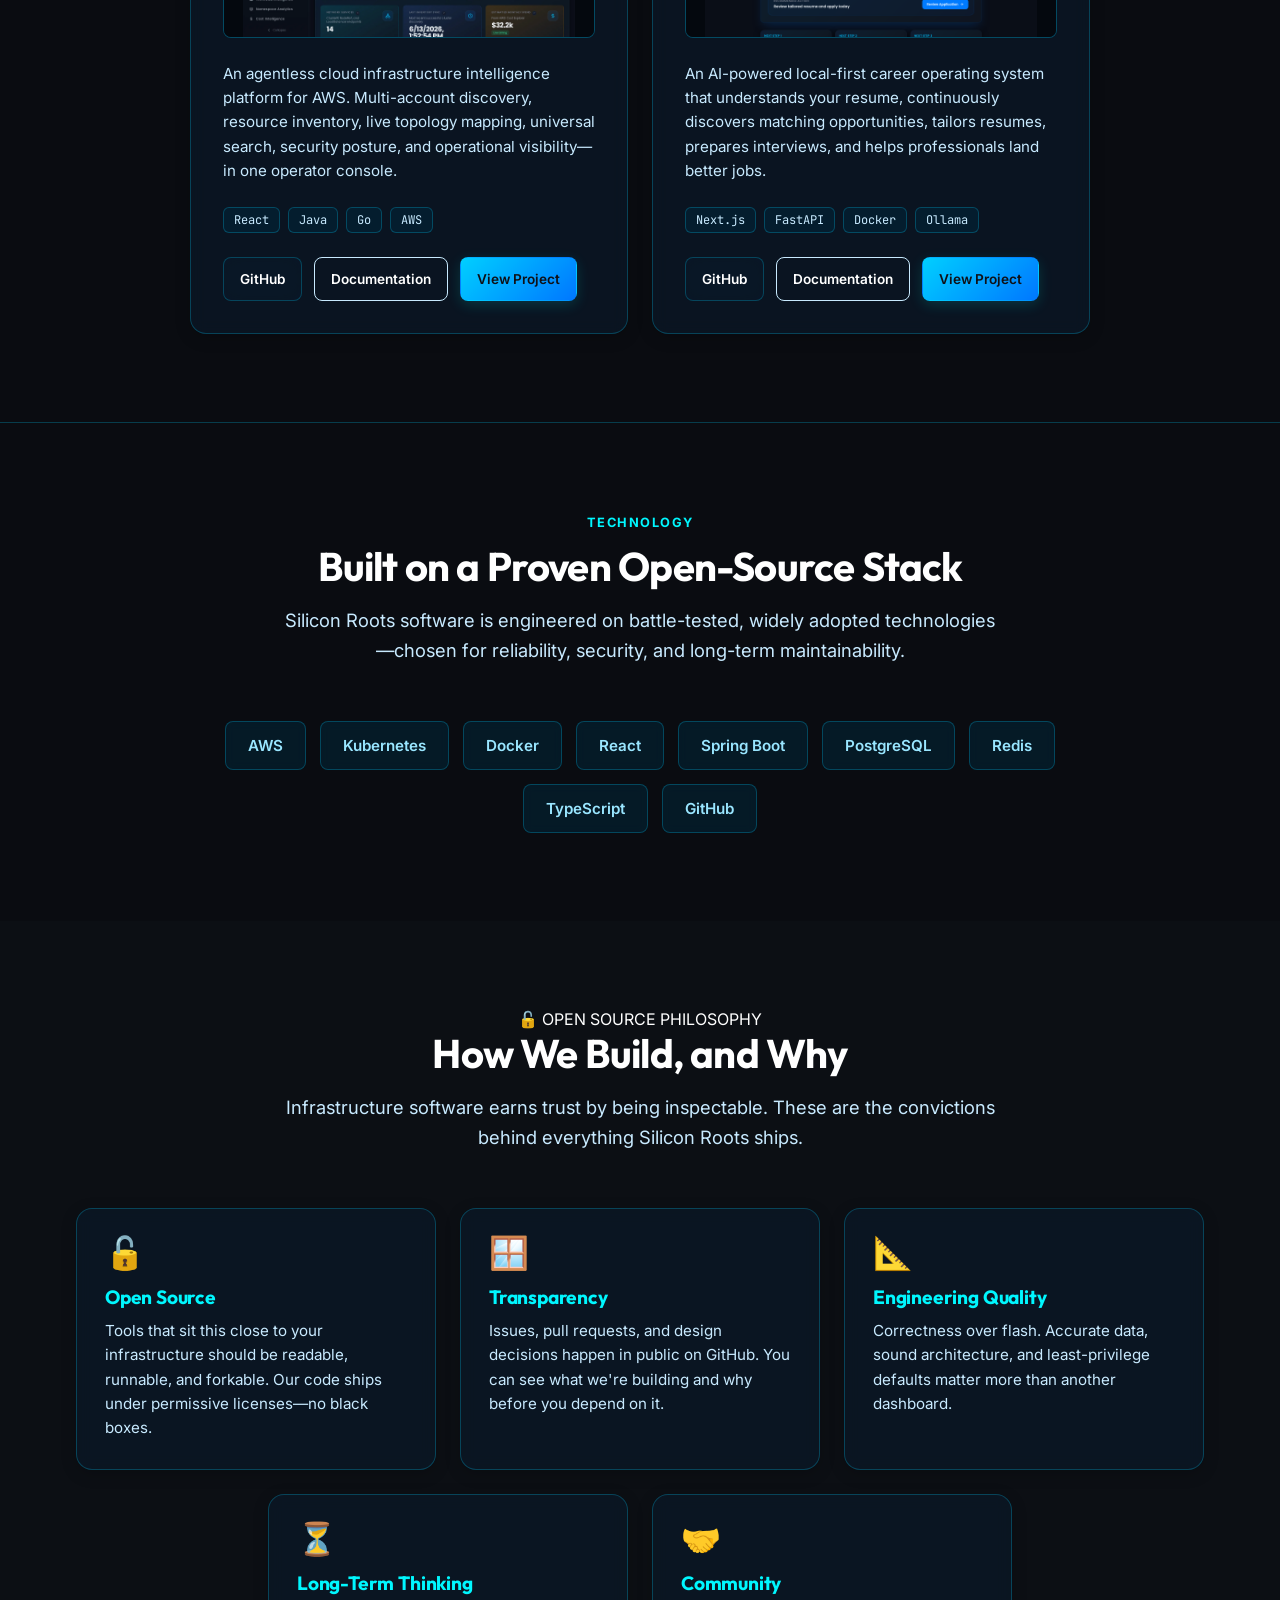
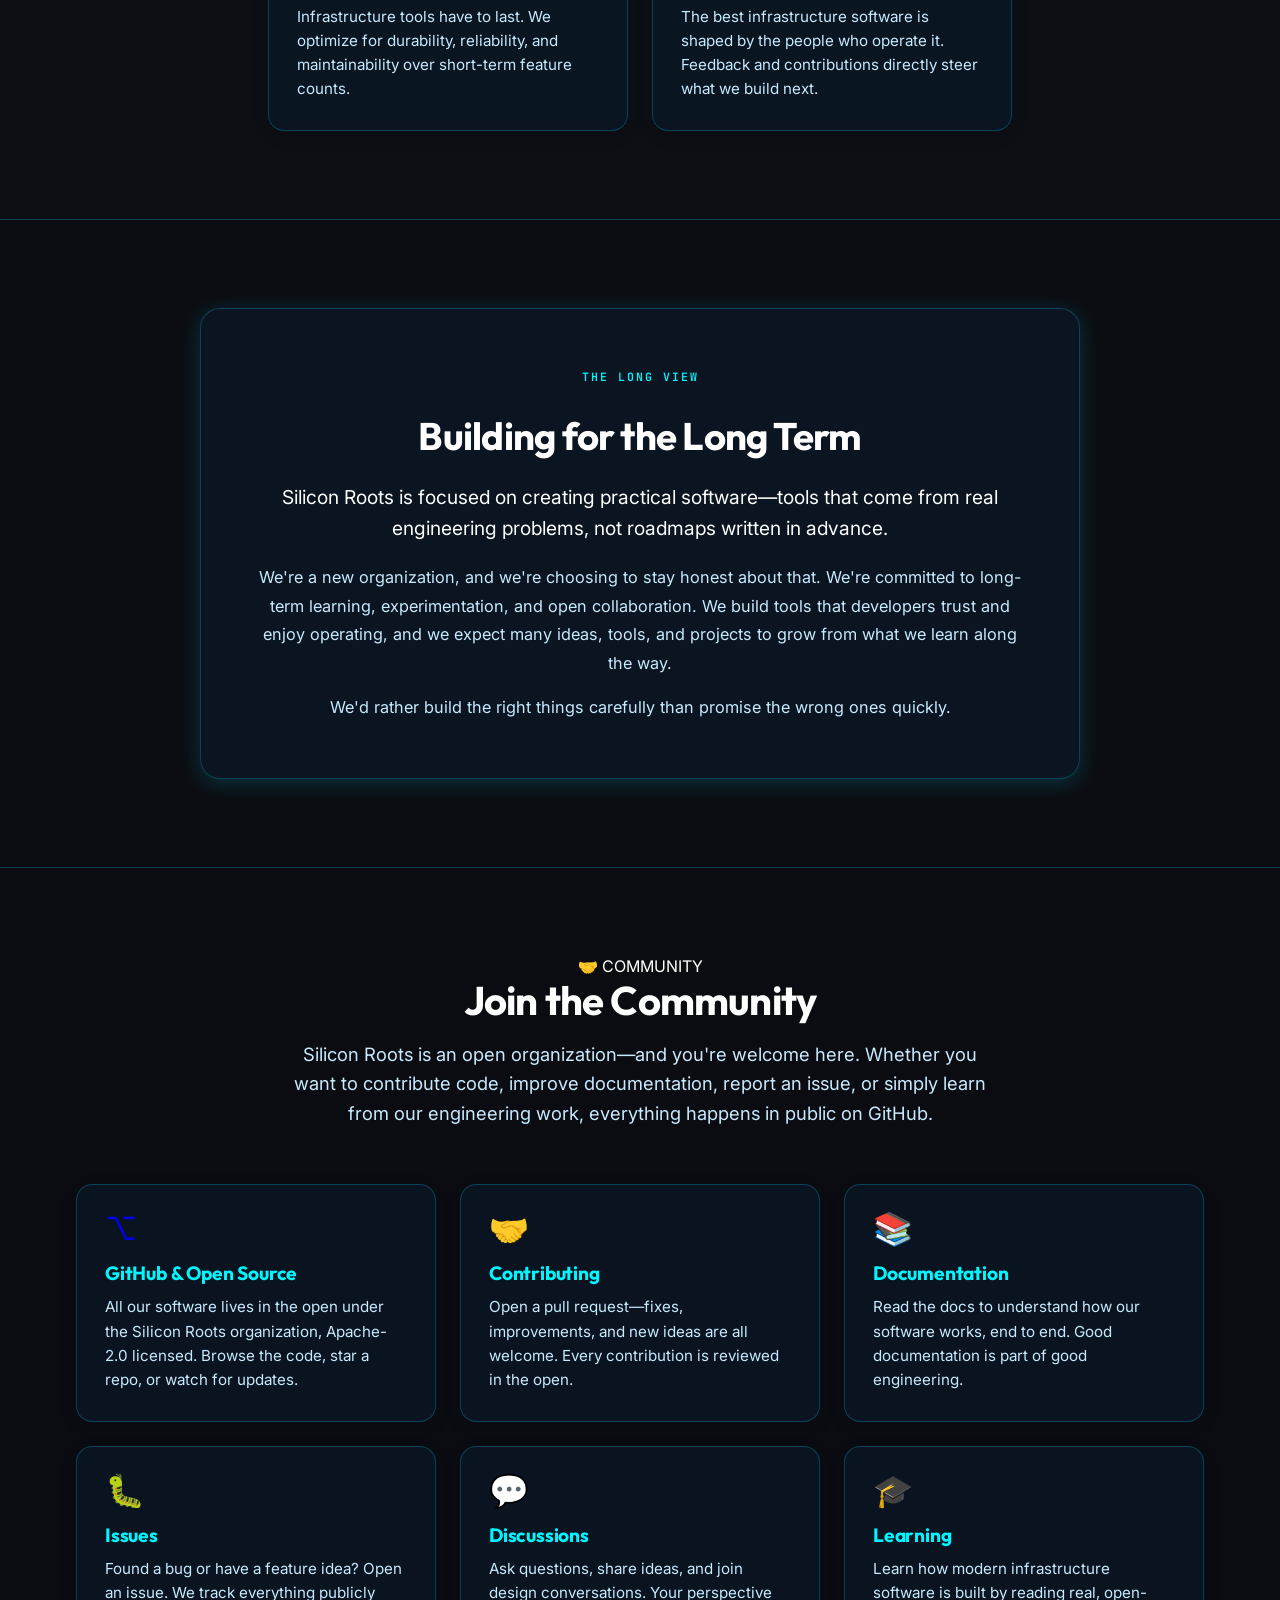
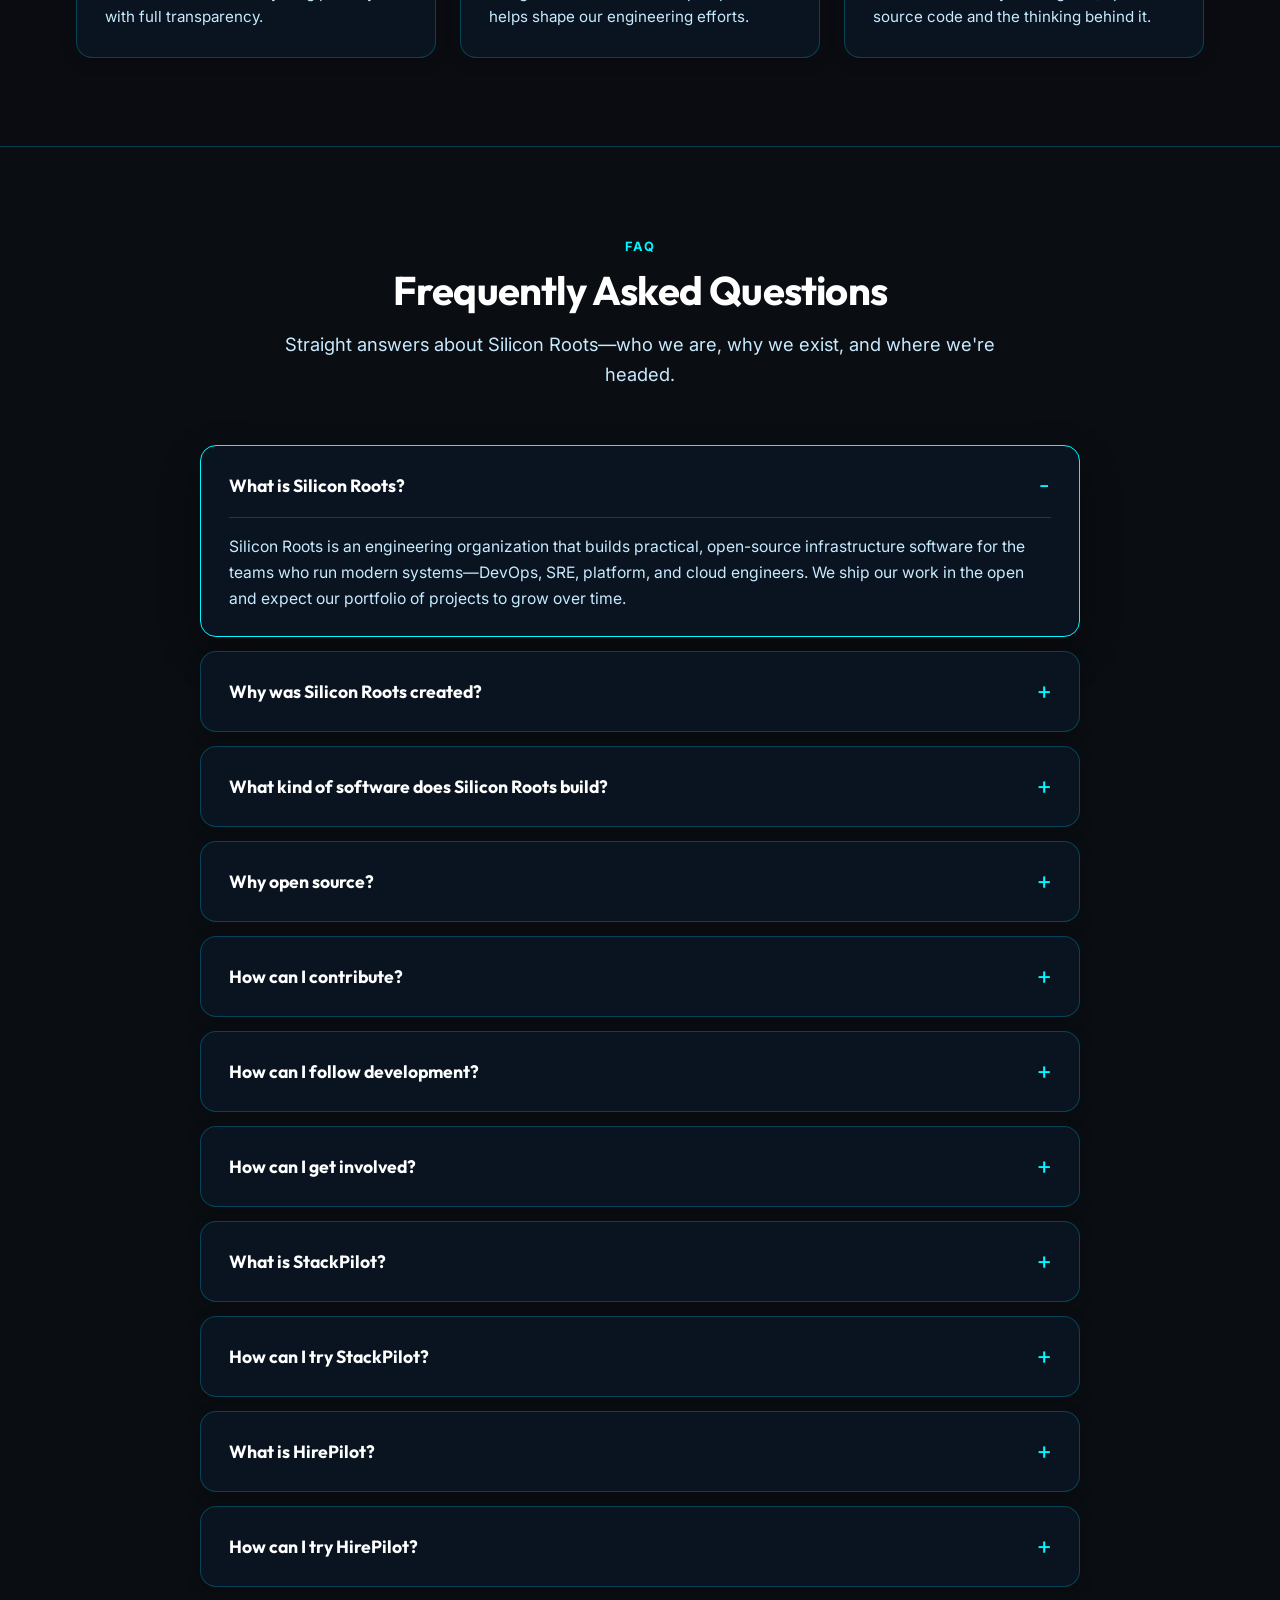
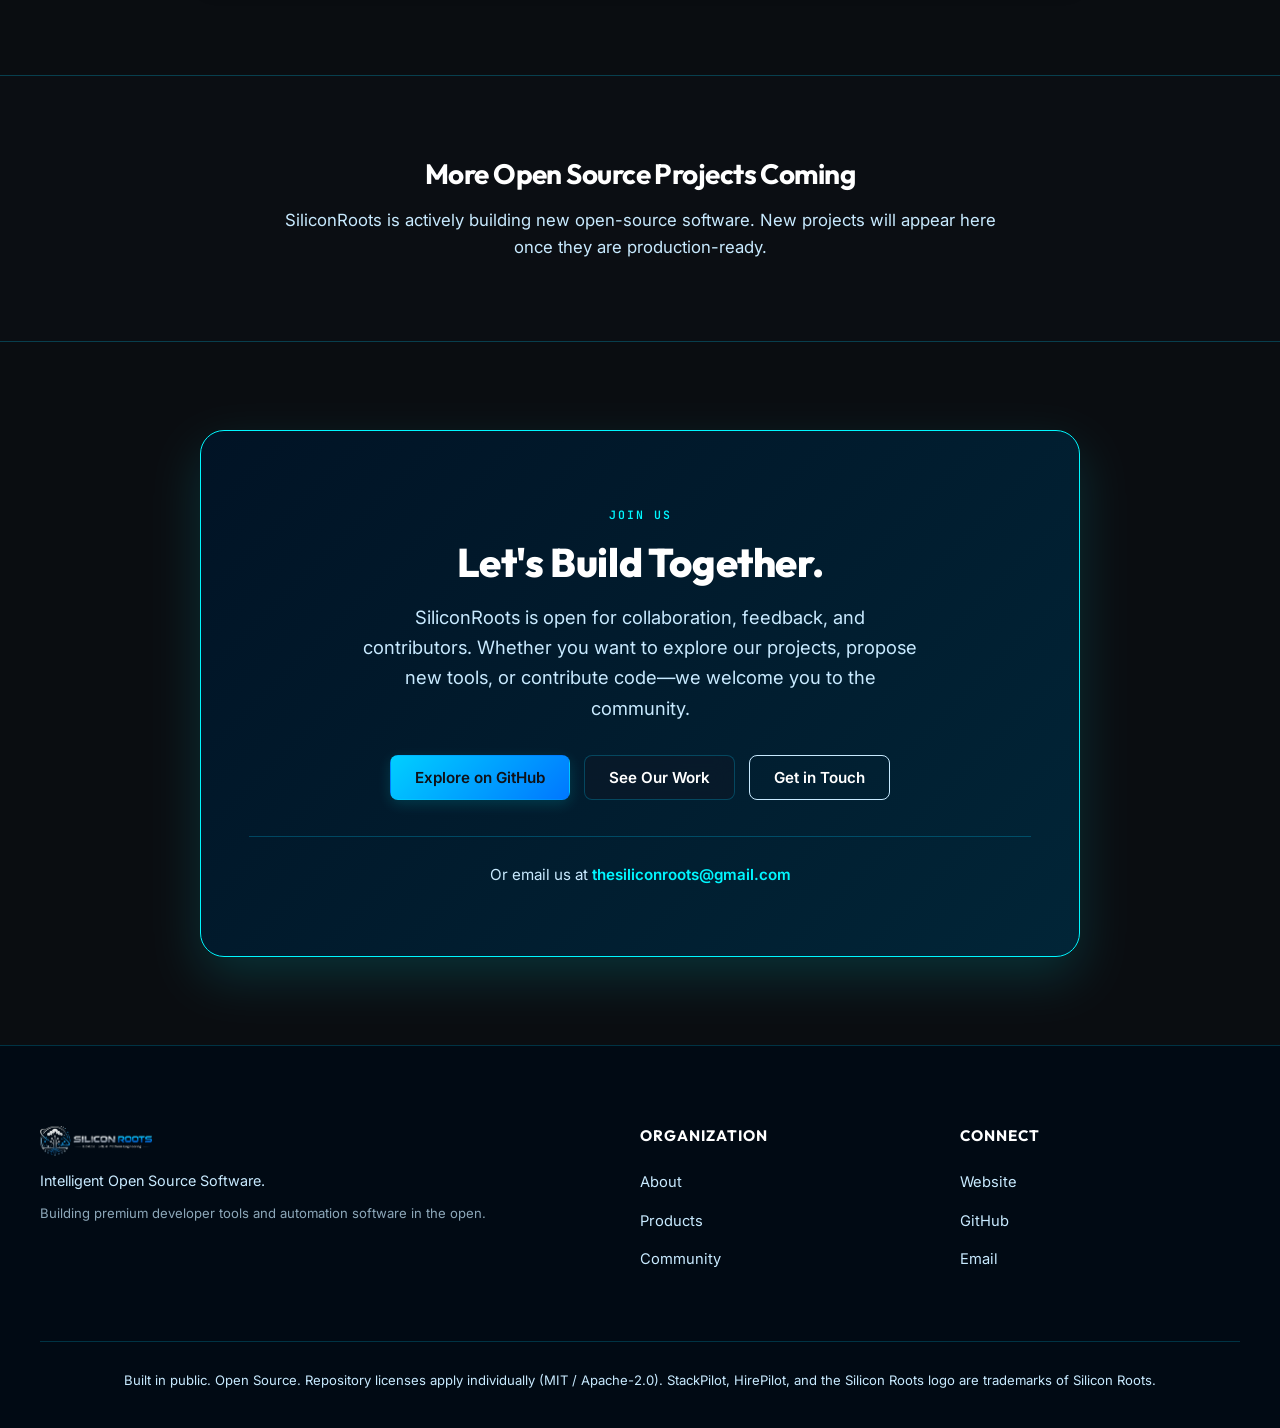
==== commit a2aac7b4: "Refactor layouts to CSS utility classes, defer script loading, and add robots.txt and sitemap.xml" ====
--- a/index.html
+++ b/index.html
@@ -40,6 +40,18 @@
 
   <!-- Stylesheets -->
   <link rel="stylesheet" href="./assets/css/styles.css" />
+
+  <script type="application/ld+json">
+  {
+    "@context": "https://schema.org",
+    "@type": "Organization",
+    "name": "Silicon Roots",
+    "url": "https://siliconroots.github.io",
+    "logo": "https://siliconroots.github.io/assets/brand/logo-dark.png",
+    "description": "An open-source organization building intelligent developer tools and automation software.",
+    "sameAs": ["https://github.com/siliconroots"]
+  }
+  </script>
 </head>
 <body>
   
@@ -69,7 +81,7 @@
           <path d="M12 21a9 9 0 1 1 0-18 9 9 0 0 1 0 18zm0-2a7 7 0 1 0 0-14 7 7 0 0 0 0 14zm0-2.5A4.5 4.5 0 1 1 12 7.5v9z"/>
         </svg>
       </button>
-      <button id="menu-toggle" class="menu-toggle" aria-label="Open Navigation Menu">
+      <button id="menu-toggle" class="menu-toggle" aria-label="Open Navigation Menu" aria-expanded="false" aria-controls="nav-menu">
         <!-- Icon representing hamburger menu -->
         <svg class="menu-toggle-icon" viewBox="0 0 24 24" aria-hidden="true">
           <path d="M3 18h18v-2H3v2zm0-5h18v-2H3v2zm0-7v2h18V6H3z"/>
@@ -78,6 +90,7 @@
       <a href="https://github.com/siliconroots" class="cta-nav-button" target="_blank" rel="noopener">GitHub</a>
     </div>
   </nav>
+  <div class="nav-overlay" id="nav-overlay" aria-hidden="true"></div>
 
   <!-- Hero Section -->
   <header class="hero-section" id="hero">
@@ -120,7 +133,7 @@
             <!-- Showcase Slides -->
             <div class="showcase-carousel-inner" id="carousel-inner">
               <div class="showcase-slide active" data-index="0" data-route="/overview" data-title="StackPilot Executive Dashboard" data-desc="Aggregated real-time observability, node distributions, cost trends, and active workloads.">
-                <img src="./assets/screenshots/executive-dashboard.webp" alt="StackPilot Executive Dashboard View" loading="eager" />
+                <img src="./assets/screenshots/executive-dashboard.webp" alt="StackPilot Executive Dashboard View" loading="eager" fetchpriority="high" decoding="async" width="1280" height="800" />
               </div>
               <div class="showcase-slide" data-index="1" data-route="/dashboard" data-title="HirePilot Career Command Center" data-desc="Your morning briefing: prioritized opportunity matches, application counts, and daily career actions.">
                 <img src="./assets/screenshots/dashboard.png" alt="HirePilot Career Command Center" loading="lazy" />
@@ -169,27 +182,25 @@
   </header>
 
   <!-- Why We Exist Section -->
-  <section class="exist-section" id="why-exist" style="padding: 100px 0; border-top: 1px solid var(--card-border); background: linear-gradient(180deg, transparent, rgba(59, 130, 246, 0.01) 50%, transparent);">
+  <section class="exist-section" id="why-exist">
     <div class="section-container">
       <div class="editorial-grid">
         <div class="editorial-left reveal">
           <span class="editorial-tag">🌱 WHY WE EXIST</span>
-          <h2 style="font-family: 'Outfit', sans-serif; font-size: 2.5rem; font-weight: 800; line-height: 1.25; margin-bottom: 24px; color: var(--text-main);">
-            Modern engineering is outgrowing our ability to manage it.
-          </h2>
-          <p class="editorial-lead" style="font-size: 1.15rem; line-height: 1.7; color: var(--text-muted);">
+          <h2>Modern engineering is outgrowing our ability to manage it.</h2>
+          <p class="editorial-lead">
             Cloud infrastructure spans thousands of resources, many running untracked and unmonitored. Career growth requires developers to scan hundreds of job postings, manage dozens of customized resumes, and prepare for interviews manually. The systems we interact with every day are growing increasingly complex.
           </p>
         </div>
         <div class="editorial-right reveal" data-delay="100">
-          <div class="editorial-content" style="font-size: 1.05rem; line-height: 1.7; color: var(--text-muted);">
-            <p style="margin-bottom: 20px;">
+          <div class="editorial-content">
+            <p>
               Developers now spend more time operating tools, configuring scripts, and managing overhead than solving core problems. We believe this complexity is a tax on engineering creativity.
             </p>
-            <p style="margin-bottom: 20px;">
+            <p>
               SiliconRoots exists to build elegant, open-source software that eliminates this noise. We design tools that prioritize localized data execution, simple architectures, and immediate usability—so you can focus on building.
             </p>
-            <p style="font-weight: 600; color: var(--accent);">
+            <p class="editorial-accent">
               Every tool we create is driven by a single goal: make complex work feel simple.
             </p>
           </div>
@@ -262,20 +273,20 @@
         <p class="section-subtitle">We build premium, battle-tested open-source products. Each tool receives equal visual importance and engineering focus.</p>
       </div>
 
-      <div class="projects-landscape-grid" style="justify-content: center; max-width: 900px; margin-left: auto; margin-right: auto;">
+      <div class="projects-landscape-grid centered">
         <!-- StackPilot Card -->
         <div class="project-landscape-card reveal" data-delay="100">
           <div class="project-landscape-header">
-            <div class="project-landscape-title-group" style="display: flex; align-items: center; gap: 12px; margin-bottom: 12px;">
-              <span class="project-landscape-icon" style="font-size: 1.5rem; display: inline-flex; align-items: center; justify-content: center; width: 40px; height: 40px; background: rgba(59, 130, 246, 0.1); border: 1px solid rgba(59, 130, 246, 0.3); border-radius: 50%; color: var(--accent);">⌥</span>
-              <div style="display: flex; flex-direction: column;">
-                <h3 style="margin: 0; font-size: 1.4rem; color: var(--text-main); font-family: 'Outfit', sans-serif;">StackPilot</h3>
-                <span class="project-landscape-category" style="font-size: 0.8rem; color: var(--accent-secondary); font-family: var(--font-mono); text-transform: uppercase; letter-spacing: 0.5px; margin-top: 2px;">Cloud Infrastructure Intelligence</span>
+            <div class="project-landscape-title-group product-title-group">
+              <span class="project-title-icon" aria-hidden="true">⌥</span>
+              <div class="product-title-stack">
+                <h3>StackPilot</h3>
+                <span class="project-landscape-category">Cloud Infrastructure Intelligence</span>
               </div>
             </div>
           </div>
           <div class="card-screenshot-wrapper">
-            <img src="./assets/screenshots/executive-dashboard.webp" alt="StackPilot Executive Dashboard View" />
+            <img src="./assets/screenshots/executive-dashboard.webp" alt="StackPilot Executive Dashboard View" loading="lazy" width="1280" height="800" />
           </div>
           <p class="project-landscape-desc">
             An agentless cloud infrastructure intelligence platform for AWS. Multi-account discovery, resource inventory, live topology mapping, universal search, security posture, and operational visibility—in one operator console.
@@ -296,16 +307,16 @@
         <!-- HirePilot Card -->
         <div class="project-landscape-card reveal" data-delay="200">
           <div class="project-landscape-header">
-            <div class="project-landscape-title-group" style="display: flex; align-items: center; gap: 12px; margin-bottom: 12px;">
-              <span class="project-landscape-icon" style="font-size: 1.5rem; display: inline-flex; align-items: center; justify-content: center; width: 40px; height: 40px; background: rgba(59, 130, 246, 0.1); border: 1px solid rgba(59, 130, 246, 0.3); border-radius: 50%; color: var(--accent);">⚡</span>
-              <div style="display: flex; flex-direction: column;">
-                <h3 style="margin: 0; font-size: 1.4rem; color: var(--text-main); font-family: 'Outfit', sans-serif;">HirePilot</h3>
-                <span class="project-landscape-category" style="font-size: 0.8rem; color: var(--accent-secondary); font-family: var(--font-mono); text-transform: uppercase; letter-spacing: 0.5px; margin-top: 2px;">AI Career Operating System</span>
+            <div class="project-landscape-title-group product-title-group">
+              <span class="project-title-icon" aria-hidden="true">⚡</span>
+              <div class="product-title-stack">
+                <h3>HirePilot</h3>
+                <span class="project-landscape-category">AI Career Operating System</span>
               </div>
             </div>
           </div>
           <div class="card-screenshot-wrapper">
-            <img src="./assets/screenshots/dashboard.png" alt="HirePilot Career Command Center View" />
+            <img src="./assets/screenshots/dashboard.png" alt="HirePilot Career Command Center View" loading="lazy" width="1280" height="800" />
           </div>
           <p class="project-landscape-desc">
             An AI-powered local-first career operating system that understands your resume, continuously discovers matching opportunities, tailors resumes, prepares interviews, and helps professionals land better jobs.
@@ -555,12 +566,10 @@
   </section>
 
   <!-- More Projects Coming Section -->
-  <section class="coming-soon-section" id="coming-soon" style="border-top: 1px solid var(--card-border); padding: 80px 0; background: rgba(0, 0, 0, 0.02);">
-    <div class="section-container" style="text-align: center; max-width: 800px; margin: 0 auto; padding: 0 20px;">
-      <h3 style="font-family: 'Outfit', sans-serif; font-size: 1.75rem; font-weight: 700; color: var(--text-main); margin-bottom: 16px;">More Open Source Projects Coming</h3>
-      <p style="font-family: 'Inter', sans-serif; font-size: 1.05rem; color: var(--text-muted); line-height: 1.6; margin: 0;">
-        SiliconRoots is actively building new open-source software. New projects will appear here once they are production-ready.
-      </p>
+  <section class="coming-soon-section" id="coming-soon">
+    <div class="coming-soon-inner">
+      <h3>More Open Source Projects Coming</h3>
+      <p>SiliconRoots is actively building new open-source software. New projects will appear here once they are production-ready.</p>
     </div>
   </section>
 
@@ -627,6 +636,6 @@
   </footer>
 
   <!-- Core JavaScript file -->
-  <script src="./assets/js/main.js"></script>
+  <script src="./assets/js/main.js" defer></script>
 </body>
 </html>
--- a/assets/css/styles.css
+++ b/assets/css/styles.css
@@ -2,13 +2,24 @@
   /* Brand Theme Variables (Dark Mode Default) */
   --font-mono: 'JetBrains Mono', ui-monospace, 'SF Mono', 'Roboto Mono', Menlo, Consolas, monospace;
 
+  /* Responsive design tokens */
+  --nav-height: 64px;
+  --space-xs: clamp(0.5rem, 1.5vw, 0.75rem);
+  --space-sm: clamp(0.75rem, 2vw, 1rem);
+  --space-md: clamp(1rem, 2.5vw, 1.5rem);
+  --space-lg: clamp(1.5rem, 3vw, 2rem);
+  --space-xl: clamp(2rem, 4vw, 3rem);
+  --space-2xl: clamp(3rem, 6vw, 5.5rem);
+  --container-pad-x: clamp(1rem, 4vw, 1.5rem);
+  --section-pad-y: clamp(3.5rem, 8vw, 5.5rem);
+  --touch-min: 44px;
+
   /* Design System Tokens */
   --card-radius: 16px;
-  --card-pad: 28px;
-  --card-gap: 24px;
-  --section-pad-y: 88px;
-  --content-narrow: 880px;
-  --content-wide: 1040px;
+  --card-pad: clamp(1.25rem, 3vw, 1.75rem);
+  --card-gap: clamp(1rem, 2.5vw, 1.5rem);
+  --content-narrow: min(880px, 100%);
+  --content-wide: min(1040px, 100%);
   --card-shadow-rest: 0 4px 16px rgba(0, 0, 0, 0.18);
   --card-shadow-hover: 0 16px 40px rgba(0, 0, 0, 0.28);
 
@@ -81,7 +92,28 @@
 
 html {
   scroll-behavior: smooth;
-  scroll-padding-top: 80px;
+  scroll-padding-top: calc(var(--nav-height) + 12px);
+}
+
+@media (prefers-reduced-motion: reduce) {
+  html {
+    scroll-behavior: auto;
+  }
+
+  *, *::before, *::after {
+    animation-duration: 0.01ms !important;
+    animation-iteration-count: 1 !important;
+    transition-duration: 0.01ms !important;
+  }
+
+  .reveal {
+    opacity: 1;
+    transform: none;
+  }
+
+  canvas#particles {
+    display: none;
+  }
 }
 
 body {
@@ -129,26 +161,26 @@
 
 /* Common Layout Containers */
 .section-container {
-  max-width: 1200px;
+  max-width: min(1200px, 100%);
   margin: 0 auto;
-  padding: var(--section-pad-y) 24px;
+  padding: var(--section-pad-y) var(--container-pad-x);
 }
 
 .section-header {
   text-align: center;
-  max-width: 720px;
-  margin: 0 auto 56px;
+  max-width: min(720px, 100%);
+  margin: 0 auto clamp(2rem, 5vw, 3.5rem);
 }
 
 .section-title {
-  font-size: 2.5rem;
+  font-size: clamp(1.75rem, 4vw + 0.5rem, 2.5rem);
   line-height: 1.2;
-  margin-bottom: 16px;
+  margin-bottom: var(--space-sm);
   color: var(--text-main);
 }
 
 .section-subtitle {
-  font-size: 1.15rem;
+  font-size: clamp(1rem, 2vw + 0.25rem, 1.15rem);
   line-height: 1.6;
   color: var(--text-muted);
 }
@@ -238,14 +270,16 @@
   display: inline-flex;
   align-items: center;
   justify-content: center;
+  min-height: var(--touch-min);
   padding: 12px 24px;
-  font-size: 0.95rem;
+  font-size: clamp(0.875rem, 2vw, 0.95rem);
   font-weight: 600;
   border-radius: 8px;
   text-decoration: none;
   transition: all 0.25s cubic-bezier(0.4, 0, 0.2, 1);
   cursor: pointer;
   border: 1px solid transparent;
+  white-space: nowrap;
 }
 
 .btn-primary {
@@ -289,15 +323,34 @@
   position: sticky;
   top: 0;
   z-index: 1000;
+  height: var(--nav-height);
   backdrop-filter: blur(12px);
   -webkit-backdrop-filter: blur(12px);
   background: var(--nav-bg);
   border-bottom: 1px solid var(--card-border);
-  padding: 15px 40px;
+  padding: 0 clamp(1rem, 4vw, 2.5rem);
   display: flex;
   justify-content: space-between;
   align-items: center;
-  transition: all 0.3s;
+  gap: var(--space-sm);
+  transition: background 0.3s;
+}
+
+.nav-overlay {
+  display: none;
+  position: fixed;
+  inset: 0;
+  top: var(--nav-height);
+  background: rgba(0, 0, 0, 0.45);
+  z-index: 999;
+  opacity: 0;
+  visibility: hidden;
+  transition: opacity 0.3s ease, visibility 0.3s ease;
+}
+
+.nav-overlay.active {
+  opacity: 1;
+  visibility: visible;
 }
 
 .brand-logo-container {
@@ -329,6 +382,14 @@
   font-size: 0.95rem;
   font-weight: 500;
   transition: color 0.2s;
+  min-height: var(--touch-min);
+  display: inline-flex;
+  align-items: center;
+}
+
+.nav-links a.active {
+  color: var(--accent);
+  font-weight: 600;
 }
 
 .nav-links a:hover {
@@ -350,8 +411,11 @@
   align-items: center;
   justify-content: center;
   transition: color 0.2s;
-  padding: 6px;
+  padding: 0;
+  width: var(--touch-min);
+  height: var(--touch-min);
   border-radius: 50%;
+  flex-shrink: 0;
 }
 
 .theme-toggle:hover {
@@ -368,8 +432,11 @@
   align-items: center;
   justify-content: center;
   transition: color 0.2s, background 0.2s;
-  padding: 6px;
+  padding: 0;
+  width: var(--touch-min);
+  height: var(--touch-min);
   border-radius: 8px;
+  flex-shrink: 0;
 }
 
 .menu-toggle:hover {
@@ -409,26 +476,27 @@
 
 /* HERO SECTION */
 .hero-section {
-  padding: 80px 20px 40px;
-  max-width: 1200px;
+  padding: clamp(2rem, 6vw, 5rem) var(--container-pad-x) clamp(1.5rem, 4vw, 2.5rem);
+  max-width: min(1200px, 100%);
   margin: 0 auto;
 }
 
 .hero-container {
   display: grid;
-  grid-template-columns: 1.1fr 1fr;
-  gap: 40px;
+  grid-template-columns: minmax(0, 1.1fr) minmax(0, 1fr);
+  gap: clamp(1.5rem, 4vw, 2.5rem);
   align-items: center;
 }
 
 .hero-content {
   text-align: left;
+  min-width: 0;
 }
 
 .hero-headline {
-  font-size: 3.5rem;
-  line-height: 1.15;
-  margin-bottom: 24px;
+  font-size: clamp(2rem, 5vw + 0.5rem, 3.5rem);
+  line-height: 1.12;
+  margin-bottom: var(--space-md);
   color: var(--text-main);
   font-weight: 800;
 }
@@ -436,14 +504,15 @@
 .gradient-text {
   background: linear-gradient(135deg, var(--accent), var(--accent-secondary));
   -webkit-background-clip: text;
+  background-clip: text;
   -webkit-text-fill-color: transparent;
 }
 
 .hero-subtitle {
-  font-size: 1.25rem;
+  font-size: clamp(1rem, 2vw + 0.35rem, 1.25rem);
   line-height: 1.6;
   color: var(--text-muted);
-  margin-bottom: 36px;
+  margin-bottom: var(--space-lg);
 }
 
 .hero-cta-group {
@@ -600,9 +669,10 @@
 .showcase-slide img {
   width: 100%;
   height: 100%;
-  object-fit: cover;
+  object-fit: contain;
   object-position: top center;
   display: block;
+  background: #04080e;
 }
 
 /* Slide Caption Layout */
@@ -639,7 +709,9 @@
   gap: 6px;
   align-items: center;
   margin-top: 6px;
-  flex-wrap: nowrap;
+  flex-wrap: wrap;
+  justify-content: flex-end;
+  max-width: 100%;
 }
 
 .showcase-indicators .indicator {
@@ -682,9 +754,10 @@
 .gallery-item img {
   width: 100%;
   height: 100%;
-  object-fit: cover;
+  object-fit: contain;
   object-position: top center;
   transition: transform 0.5s ease;
+  background: #04080e;
 }
 
 .gallery-overlay {
@@ -899,13 +972,13 @@
 }
 
 .editorial-left h2 {
-  font-size: 2.5rem;
+  font-size: clamp(1.75rem, 4vw + 0.25rem, 2.5rem);
   line-height: 1.2;
-  margin-bottom: 20px;
+  margin-bottom: var(--space-md);
 }
 
 .editorial-lead {
-  font-size: 1.15rem;
+  font-size: clamp(1rem, 2vw + 0.25rem, 1.15rem);
   line-height: 1.65;
   color: var(--text-muted);
 }
@@ -1148,7 +1221,7 @@
 }
 
 .ready-cta-card h2 {
-  font-size: 2.5rem;
+  font-size: clamp(1.75rem, 4vw + 0.5rem, 2.5rem);
   font-weight: 800;
   line-height: 1.2;
   margin-bottom: 16px;
@@ -1541,6 +1614,7 @@
 .btn-sm {
   padding: 8px 16px;
   font-size: 0.85rem;
+  min-height: var(--touch-min);
 }
 
 .gallery-block,
@@ -1939,6 +2013,7 @@
   display: flex;
   gap: 12px;
   align-items: center;
+  flex-wrap: wrap;
 }
 
 /* TECHNICAL SPECIFICATIONS MATRIX */
@@ -1994,15 +2069,11 @@
 
 /* RESPONSIVE LAYOUTS & MEDIA QUERIES */
 
-/* Large Laptop / Desktop Breakpoints */
+/* Large Laptop / Desktop */
 @media (max-width: 1024px) {
-  .hero-headline {
-    font-size: 3rem;
-  }
-
   .editorial-grid {
     grid-template-columns: 1fr;
-    gap: 40px;
+    gap: clamp(1.5rem, 4vw, 2.5rem);
   }
 
   .flagship-card {
@@ -2018,128 +2089,227 @@
 
   .projects-landscape-grid {
     grid-template-columns: 1fr;
-    max-width: 560px;
+    max-width: min(560px, 100%);
     margin-left: auto;
     margin-right: auto;
   }
-}
-
-/* Tablet Breakpoints */
+
+  .gallery-grid {
+    grid-template-columns: repeat(3, 1fr);
+  }
+}
+
+/* Tablet & Mobile Navigation */
 @media (max-width: 768px) {
-  .navbar {
-    padding: 15px 20px;
-    flex-wrap: wrap;
-    gap: 15px;
-  }
-  
+  .nav-overlay {
+    display: block;
+  }
+
   .menu-toggle {
     display: flex;
   }
-  
+
+  .cta-nav-button {
+    display: none;
+  }
+
   .nav-links {
-    display: none; /* Can be toggled or folded, default hidden for clean premium mobile */
-    position: absolute;
-    top: 100%;
+    position: fixed;
+    top: var(--nav-height);
     left: 0;
-    width: 100%;
+    right: 0;
+    z-index: 1001;
     background: var(--nav-bg);
-    backdrop-filter: blur(16px);
-    -webkit-backdrop-filter: blur(16px);
+    backdrop-filter: blur(20px);
+    -webkit-backdrop-filter: blur(20px);
     border-bottom: 1px solid var(--card-border);
     flex-direction: column;
-    padding: 24px;
-    gap: 18px;
-    align-items: flex-start;
-    box-shadow: 0 15px 35px rgba(0, 0, 0, 0.6);
+    padding: var(--space-md) var(--container-pad-x) var(--space-lg);
+    gap: 4px;
+    align-items: stretch;
+    box-shadow: 0 20px 40px rgba(0, 0, 0, 0.35);
+    transform: translateY(-12px);
+    opacity: 0;
+    visibility: hidden;
+    pointer-events: none;
+    transition: transform 0.35s cubic-bezier(0.4, 0, 0.2, 1),
+                opacity 0.3s ease,
+                visibility 0.35s ease;
   }
 
   .nav-links.active {
-    display: flex;
-  }
-  
+    transform: translateY(0);
+    opacity: 1;
+    visibility: visible;
+    pointer-events: auto;
+  }
+
+  .nav-links a {
+    width: 100%;
+    padding: 12px 16px;
+    border-radius: 8px;
+    font-size: 1rem;
+  }
+
+  .nav-links a:hover,
+  .nav-links a:focus-visible {
+    background: var(--accent-subtle);
+    color: var(--accent);
+  }
+
+  body.nav-open {
+    overflow: hidden;
+  }
+
   .hero-container {
     grid-template-columns: 1fr;
-    gap: 40px;
-  }
-  
-  .hero-headline {
-    font-size: 2.5rem;
+    gap: clamp(1.5rem, 5vw, 2.5rem);
+  }
+
+  .hero-content {
     text-align: center;
   }
-  
-  .hero-subtitle {
-    font-size: 1.15rem;
-    text-align: center;
-  }
-  
+
+  .hero-mission-quote {
+    text-align: left;
+    max-width: 28rem;
+    margin-left: auto;
+    margin-right: auto;
+  }
+
   .hero-cta-group {
     justify-content: center;
-  }
-
-  .flagship-title {
-    font-size: 2.2rem;
+    width: 100%;
+  }
+
+  .hero-showcase {
+    min-width: 0;
+    width: 100%;
+  }
+
+  .browser-address {
+    font-size: 0.65rem;
+    padding: 4px 8px;
+  }
+
+  .showcase-nav-btn {
+    min-width: var(--touch-min);
+    min-height: 32px;
   }
 
   .footer-grid {
     grid-template-columns: 1fr;
     text-align: center;
-    gap: 30px;
-  }
-  
+    gap: var(--space-lg);
+  }
+
+  .footer-col a {
+    min-height: var(--touch-min);
+    display: inline-flex;
+    align-items: center;
+    justify-content: center;
+  }
+
   .brand-col {
     align-items: center;
   }
-  
+
   .lightbox-nav {
-    width: 40px;
-    height: 40px;
-  }
-  
+    width: var(--touch-min);
+    height: var(--touch-min);
+  }
+
   .lightbox-nav.prev { left: 10px; }
   .lightbox-nav.next { right: 10px; }
-  
+
   .lightbox-close {
     top: 15px;
     right: 20px;
-  }
-}
-
-/* Mobile Breakpoints */
+    min-width: var(--touch-min);
+    min-height: var(--touch-min);
+  }
+
+  .ready-cta-card h2 {
+    font-size: clamp(1.75rem, 5vw, 2.5rem);
+  }
+
+  .project-landscape-card {
+    padding: clamp(1.25rem, 4vw, 2rem);
+  }
+
+  .project-landscape-actions {
+    flex-direction: column;
+    align-items: stretch;
+  }
+
+  .project-landscape-actions .btn {
+    width: 100%;
+    justify-content: center;
+  }
+}
+
+/* Small phones */
 @media (max-width: 480px) {
-  .hero-headline {
-    font-size: 2.2rem;
-  }
-  
-  .btn {
+  .hero-cta-group,
+  .cta-actions-group,
+  .flagship-cta-row,
+  .oss-actions {
+    flex-direction: column;
+    align-items: stretch;
     width: 100%;
-    margin-bottom: 8px;
-  }
-  
-  .hero-cta-group {
-    flex-direction: column;
+  }
+
+  .hero-cta-group .btn,
+  .cta-actions-group .btn,
+  .flagship-cta-row .btn {
     width: 100%;
   }
 
-  .flagship-card {
-    padding: 28px;
-  }
-
-  .longterm-card {
-    padding: 36px 24px;
+  .longterm-card,
+  .ready-cta-card {
+    padding: clamp(1.75rem, 5vw, 3rem) var(--container-pad-x);
   }
 
   .showcase-caption-container {
     flex-direction: column;
-    align-items: center;
+    align-items: stretch;
     text-align: center;
-  }
-  
+    gap: var(--space-sm);
+  }
+
   .showcase-indicators {
-    margin-top: 12px;
-  }
-
-  .gallery-grid {
+    justify-content: center;
+    margin-top: var(--space-sm);
+  }
+
+  .gallery-grid,
+  .gallery-grid-wide {
     grid-template-columns: 1fr;
+  }
+
+  .gallery-grid-wide {
+    grid-template-columns: 1fr;
+  }
+
+  .tech-badge {
+    flex: 1 1 calc(50% - 8px);
+    min-width: 0;
+    white-space: normal;
+    text-align: center;
+  }
+
+  .faq-item {
+    padding: var(--space-md) var(--space-md);
+  }
+
+  .faq-question {
+    font-size: clamp(1rem, 3vw, 1.1rem);
+  }
+
+  .footer-bottom p {
+    font-size: 0.78rem;
+    line-height: 1.6;
+    padding: 0 var(--space-sm);
   }
 }
 
@@ -2150,16 +2320,19 @@
   border-radius: 8px;
   border: 1px solid var(--card-border);
   margin-bottom: 24px;
-  height: 170px;
+  aspect-ratio: 16 / 9;
+  min-height: 140px;
+  max-height: 220px;
   background: var(--tech-bg);
 }
 
 .card-screenshot-wrapper img {
   width: 100%;
   height: 100%;
-  object-fit: cover;
-  object-position: top;
+  object-fit: contain;
+  object-position: top center;
   transition: transform 0.4s cubic-bezier(0.4, 0, 0.2, 1);
+  background: #04080e;
 }
 
 .project-landscape-card:hover .card-screenshot-wrapper img {
@@ -2204,7 +2377,7 @@
 
 .product-story-copy h3 {
   font-family: 'Outfit', sans-serif;
-  font-size: 1.6rem;
+  font-size: clamp(1.25rem, 3vw, 1.6rem);
   color: var(--text-main);
   margin-bottom: 12px;
 }
@@ -2212,8 +2385,8 @@
 .product-story-copy p {
   color: var(--text-muted);
   line-height: 1.7;
-  font-size: 1.05rem;
-  max-width: 420px;
+  font-size: clamp(0.95rem, 2vw, 1.05rem);
+  max-width: min(420px, 100%);
 }
 
 .product-story-media {
@@ -2252,9 +2425,207 @@
   .product-story-row,
   .product-story-row.reverse {
     grid-template-columns: 1fr;
+    gap: var(--space-md);
   }
   .product-story-row.reverse .product-story-copy,
   .product-story-row.reverse .product-story-media {
     order: initial;
   }
-}
+
+  .product-story {
+    gap: clamp(2rem, 6vw, 3.5rem);
+  }
+}
+
+/* ── Page utility sections (replaces inline styles) ── */
+.exist-section {
+  padding: var(--section-pad-y) 0;
+  border-top: 1px solid var(--card-border);
+  background: linear-gradient(180deg, transparent, rgba(59, 130, 246, 0.01) 50%, transparent);
+}
+
+.exist-section h2 {
+  font-family: 'Outfit', sans-serif;
+  font-size: clamp(1.75rem, 4vw + 0.25rem, 2.5rem);
+  font-weight: 800;
+  line-height: 1.25;
+  margin-bottom: var(--space-md);
+  color: var(--text-main);
+}
+
+.exist-section .editorial-lead {
+  font-size: clamp(1rem, 2vw + 0.25rem, 1.15rem);
+  line-height: 1.7;
+}
+
+.exist-section .editorial-content {
+  font-size: clamp(1rem, 2vw, 1.05rem);
+  line-height: 1.7;
+  color: var(--text-muted);
+}
+
+.exist-section .editorial-content p {
+  margin-bottom: var(--space-md);
+}
+
+.exist-section .editorial-accent {
+  font-weight: 600;
+  color: var(--accent);
+}
+
+.coming-soon-section {
+  border-top: 1px solid var(--card-border);
+  padding: clamp(3rem, 8vw, 5rem) 0;
+  background: rgba(0, 0, 0, 0.02);
+}
+
+.coming-soon-inner {
+  text-align: center;
+  max-width: min(800px, 100%);
+  margin: 0 auto;
+  padding: 0 var(--container-pad-x);
+}
+
+.coming-soon-inner h3 {
+  font-family: 'Outfit', sans-serif;
+  font-size: clamp(1.35rem, 3vw, 1.75rem);
+  font-weight: 700;
+  color: var(--text-main);
+  margin-bottom: var(--space-sm);
+}
+
+.coming-soon-inner p {
+  font-family: 'Inter', sans-serif;
+  font-size: clamp(0.95rem, 2vw, 1.05rem);
+  color: var(--text-muted);
+  line-height: 1.6;
+  margin: 0;
+}
+
+.products-page-header {
+  padding-top: clamp(6rem, 14vw, 8.75rem);
+  padding-bottom: clamp(2rem, 5vw, 3.75rem);
+}
+
+.products-page-header .longterm-card {
+  background: transparent;
+  border: none;
+  box-shadow: none;
+  padding: 0;
+  text-align: center;
+}
+
+.products-page-title {
+  font-family: 'Outfit', sans-serif;
+  font-size: clamp(2rem, 5vw + 0.5rem, 3rem);
+  font-weight: 800;
+  color: var(--text-main);
+  margin-bottom: var(--space-md);
+}
+
+.products-page-lead {
+  margin: 0 auto;
+  max-width: min(800px, 100%);
+}
+
+.product-detail-section {
+  border-top: 1px solid var(--card-border);
+  padding: var(--section-pad-y) 0;
+}
+
+.product-block-spaced {
+  margin-top: clamp(2.5rem, 6vw, 3.75rem);
+}
+
+.architecture-grid {
+  display: grid;
+  grid-template-columns: repeat(auto-fit, minmax(min(280px, 100%), 1fr));
+  gap: var(--card-gap);
+  margin-top: 30px;
+}
+
+.architecture-card {
+  padding: var(--space-md);
+  border: 1px solid var(--card-border);
+  background: var(--card-bg);
+  border-radius: 8px;
+}
+
+.architecture-card h4 {
+  color: var(--text-main);
+  margin-bottom: 12px;
+  font-family: 'Outfit', sans-serif;
+  font-size: clamp(1rem, 2vw, 1.1rem);
+}
+
+.architecture-card p {
+  color: var(--text-muted);
+  font-size: 0.95rem;
+  line-height: 1.6;
+  margin: 0;
+}
+
+.product-title-group {
+  display: flex;
+  align-items: center;
+  gap: 12px;
+  margin-bottom: 12px;
+}
+
+.product-title-icon {
+  font-size: 1.5rem;
+  display: inline-flex;
+  align-items: center;
+  justify-content: center;
+  width: 40px;
+  height: 40px;
+  flex-shrink: 0;
+  background: rgba(59, 130, 246, 0.1);
+  border: 1px solid rgba(59, 130, 246, 0.3);
+  border-radius: 50%;
+  color: var(--accent);
+}
+
+.product-title-stack h3 {
+  margin: 0;
+  font-size: clamp(1.2rem, 3vw, 1.4rem);
+  color: var(--text-main);
+  font-family: 'Outfit', sans-serif;
+}
+
+.product-title-stack .project-landscape-category {
+  margin-top: 2px;
+}
+
+.projects-landscape-grid.centered {
+  justify-content: center;
+  max-width: min(900px, 100%);
+  margin-left: auto;
+  margin-right: auto;
+}
+
+.product-hero-media {
+  max-width: min(1100px, 100%);
+  margin: 0 auto;
+}
+
+.centered-prose {
+  text-align: center;
+  max-width: min(800px, 100%);
+  margin: 0 auto var(--space-xl);
+  color: var(--text-muted);
+  line-height: 1.7;
+  font-size: clamp(0.95rem, 2vw, 1.05rem);
+}
+
+/* Prevent horizontal overflow globally */
+img, video, svg {
+  max-width: 100%;
+}
+
+.hero-showcase,
+.browser-frame,
+.gallery-item,
+.product-story-media {
+  max-width: 100%;
+}
